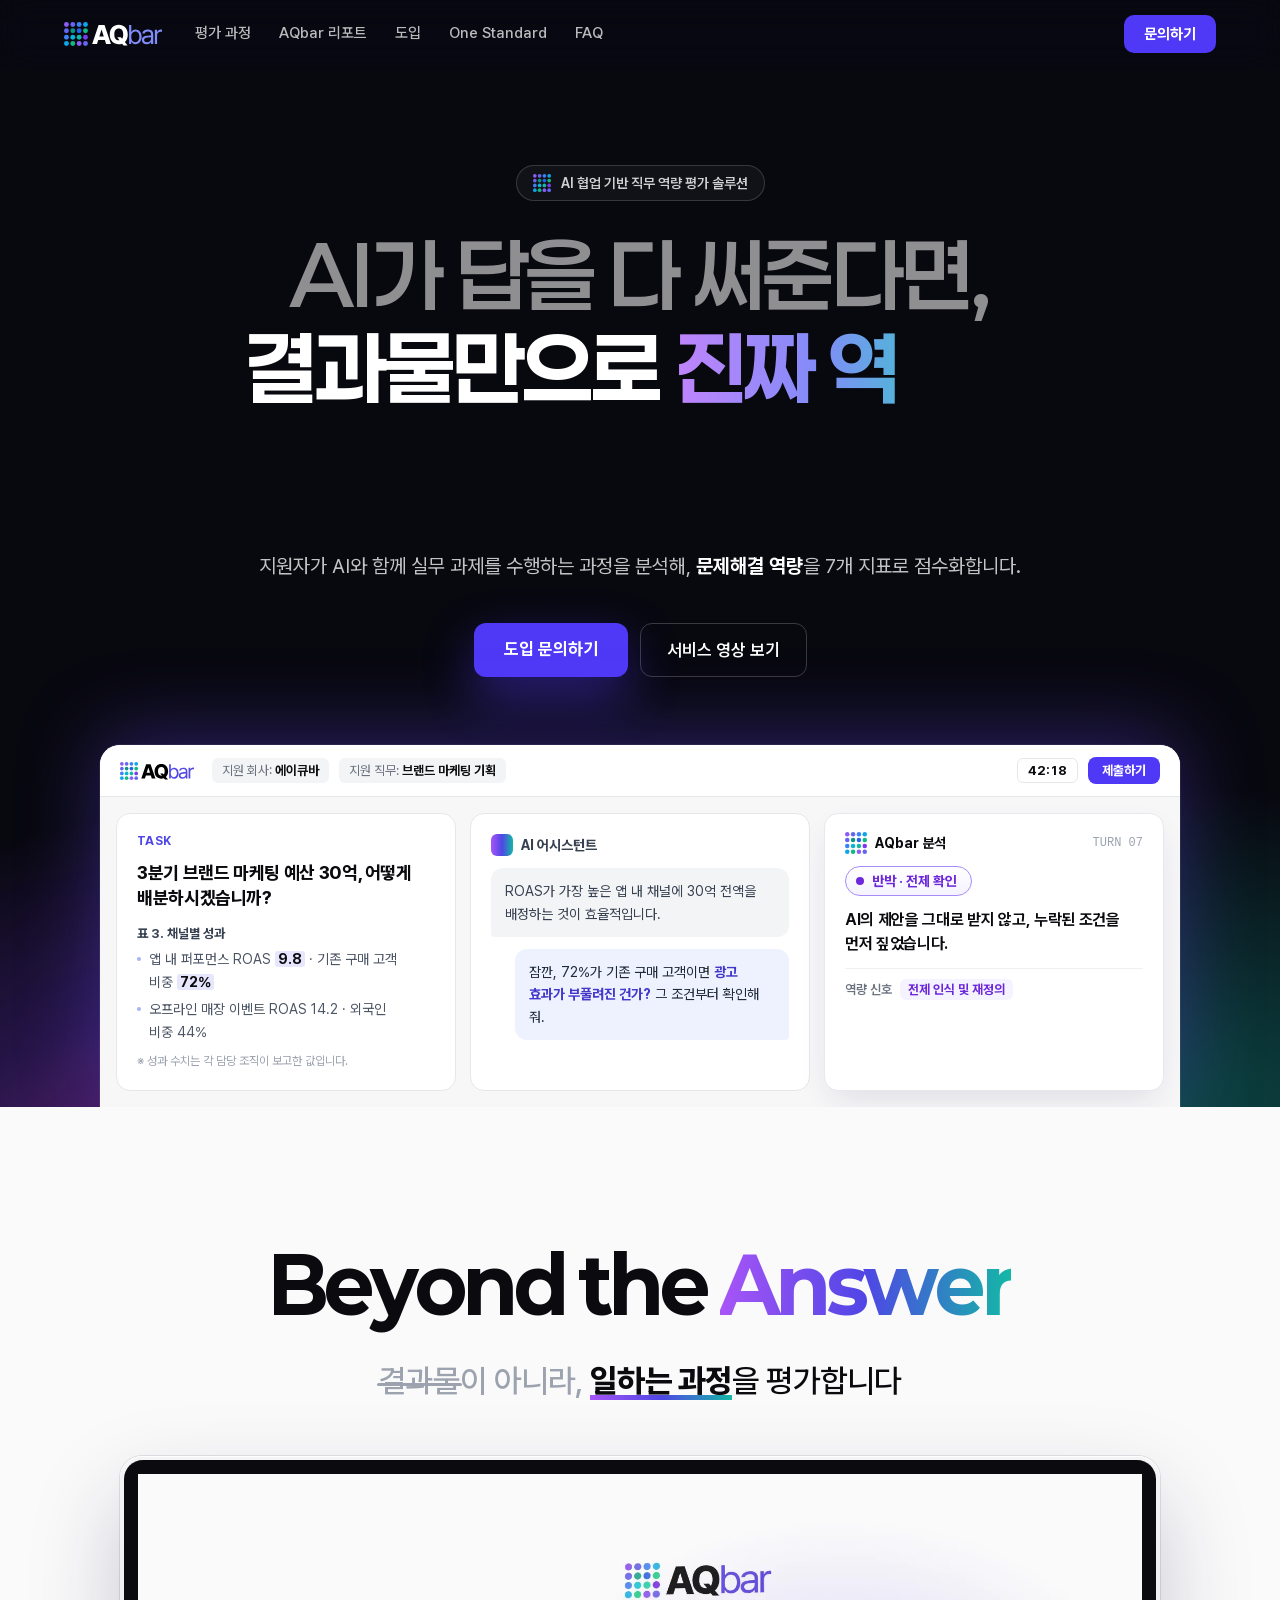
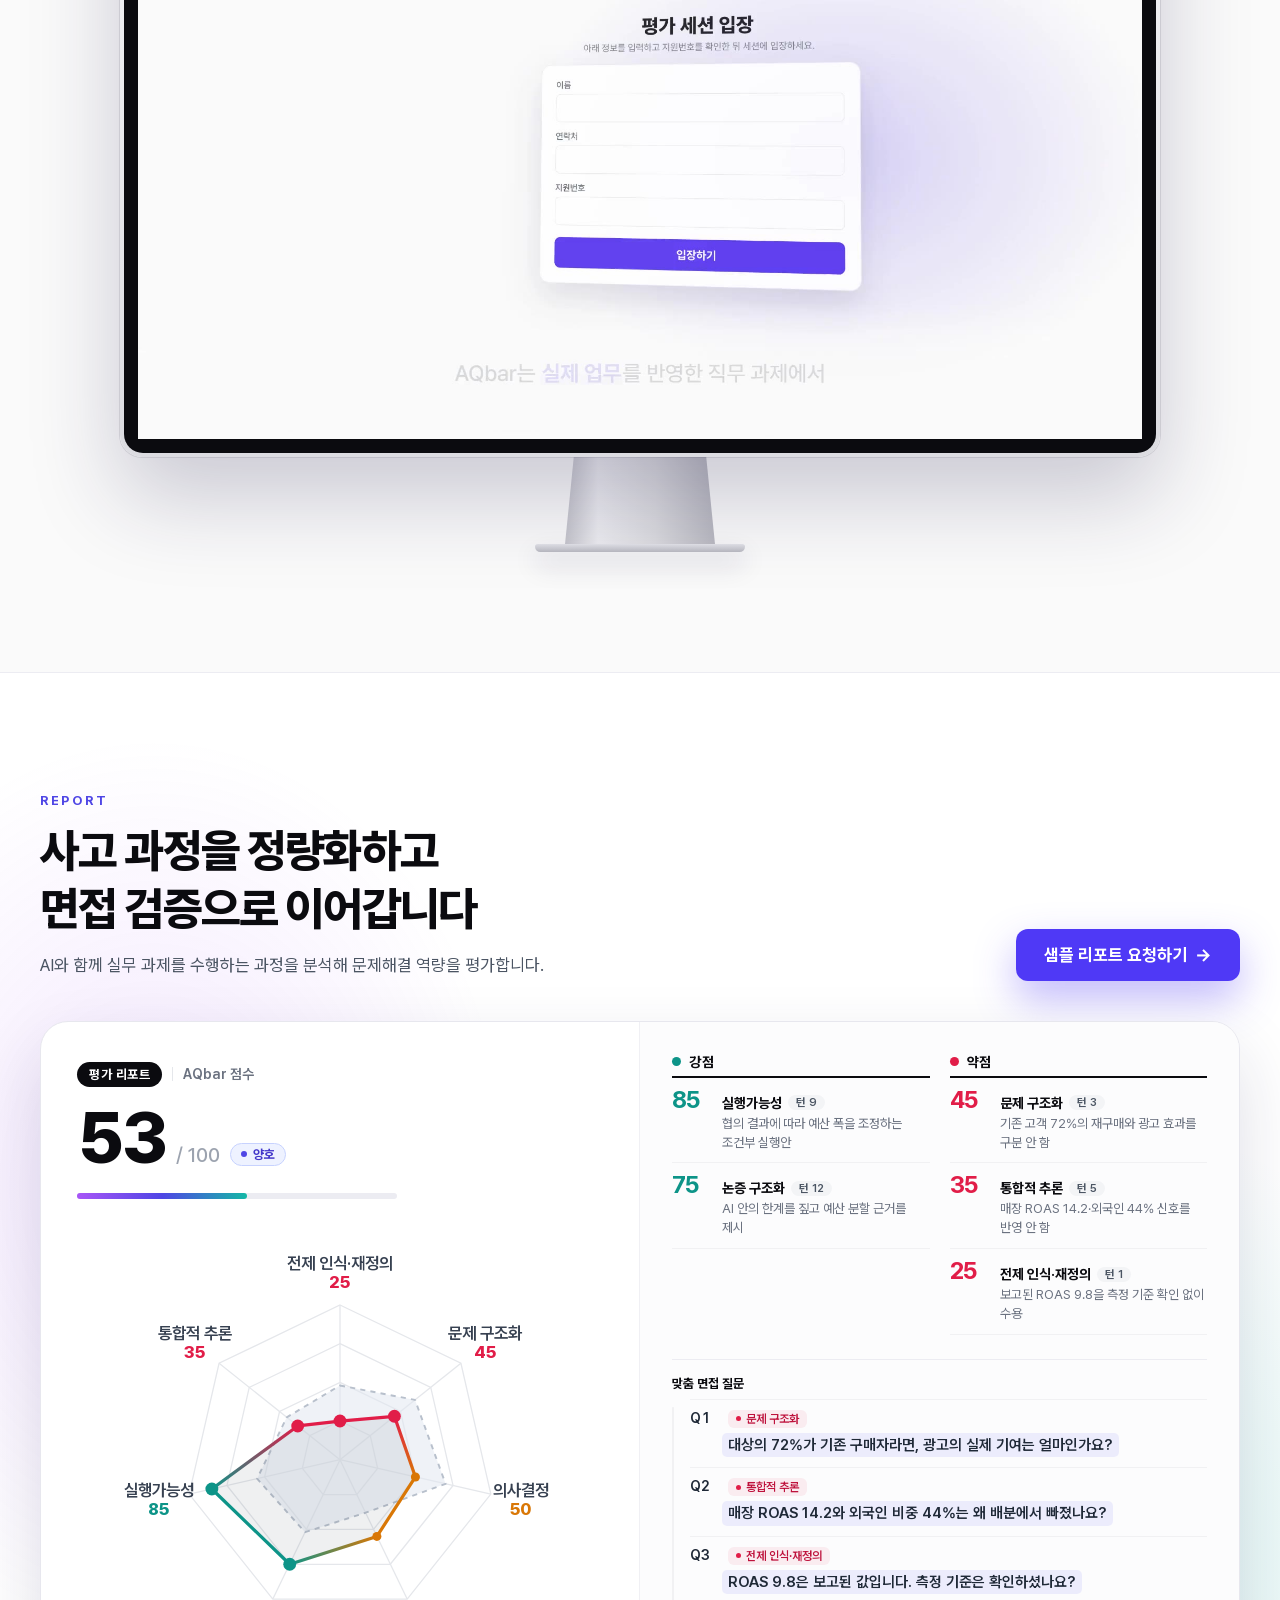
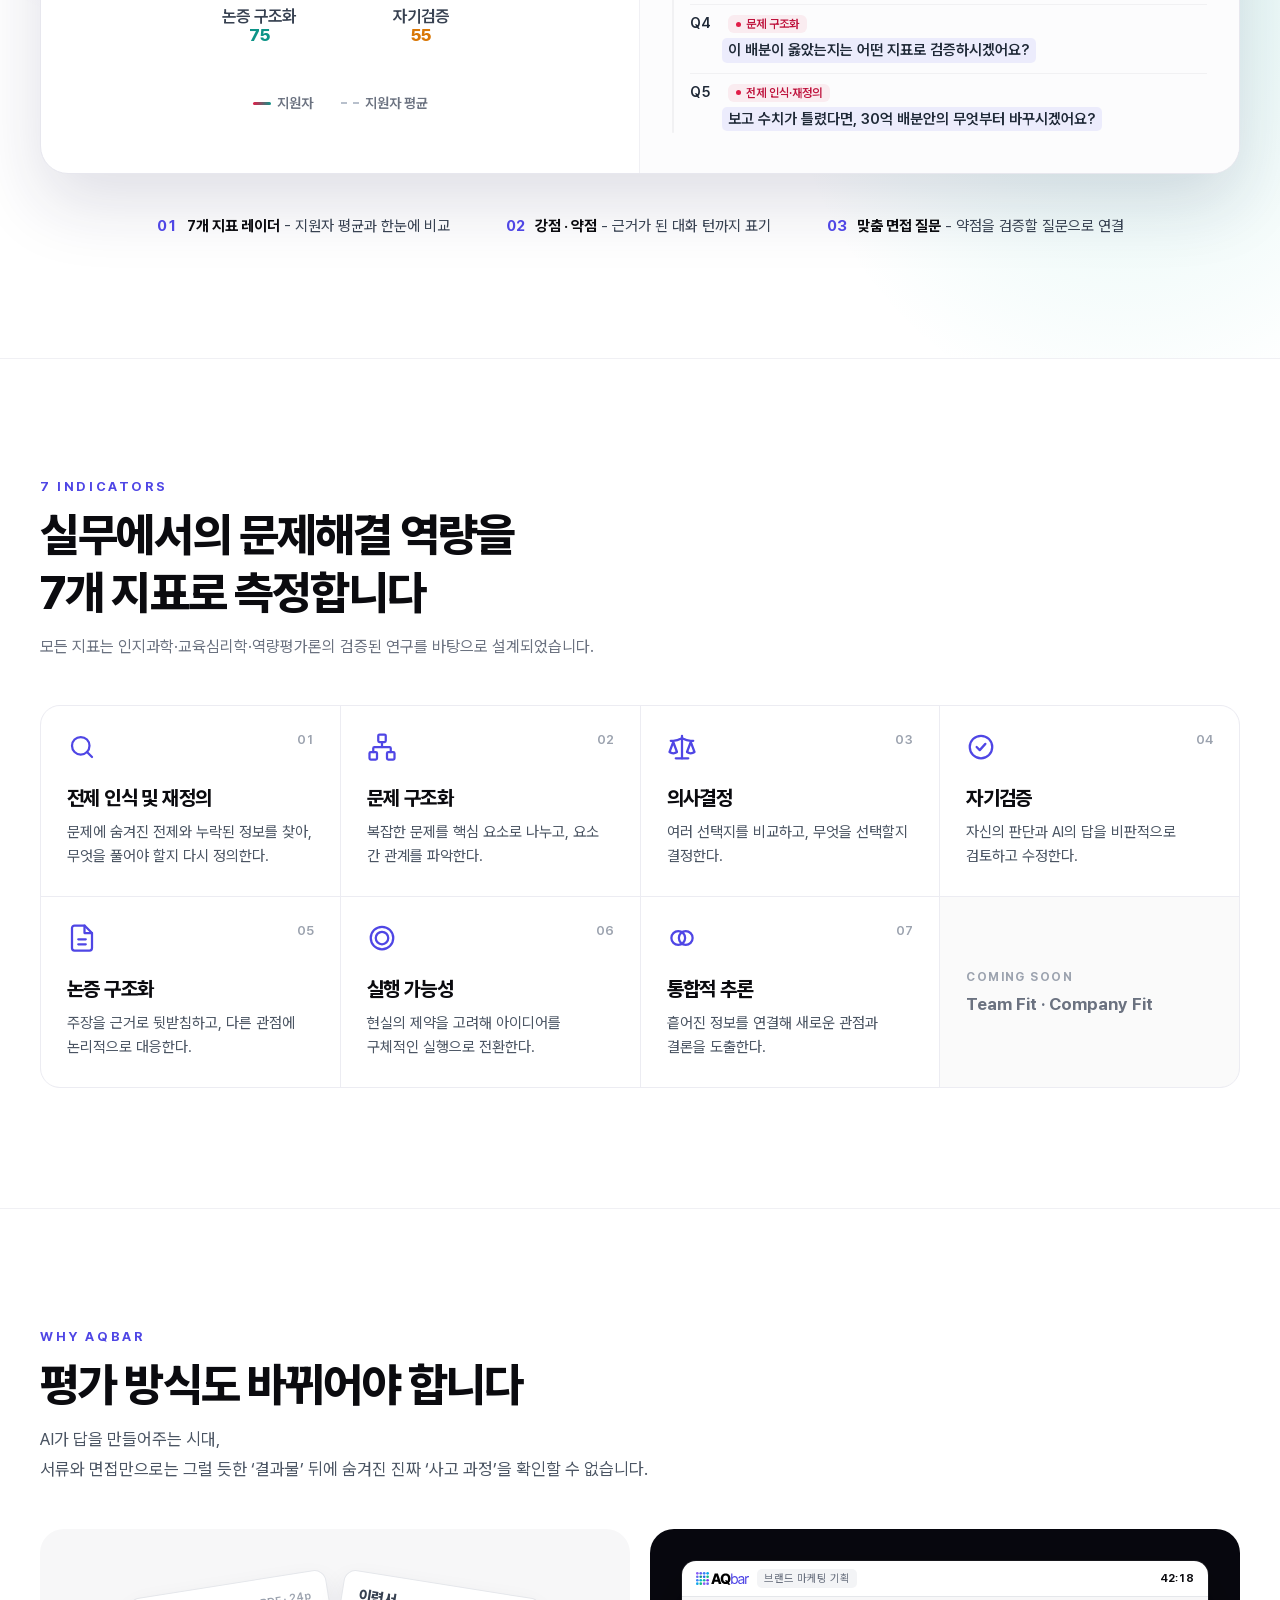
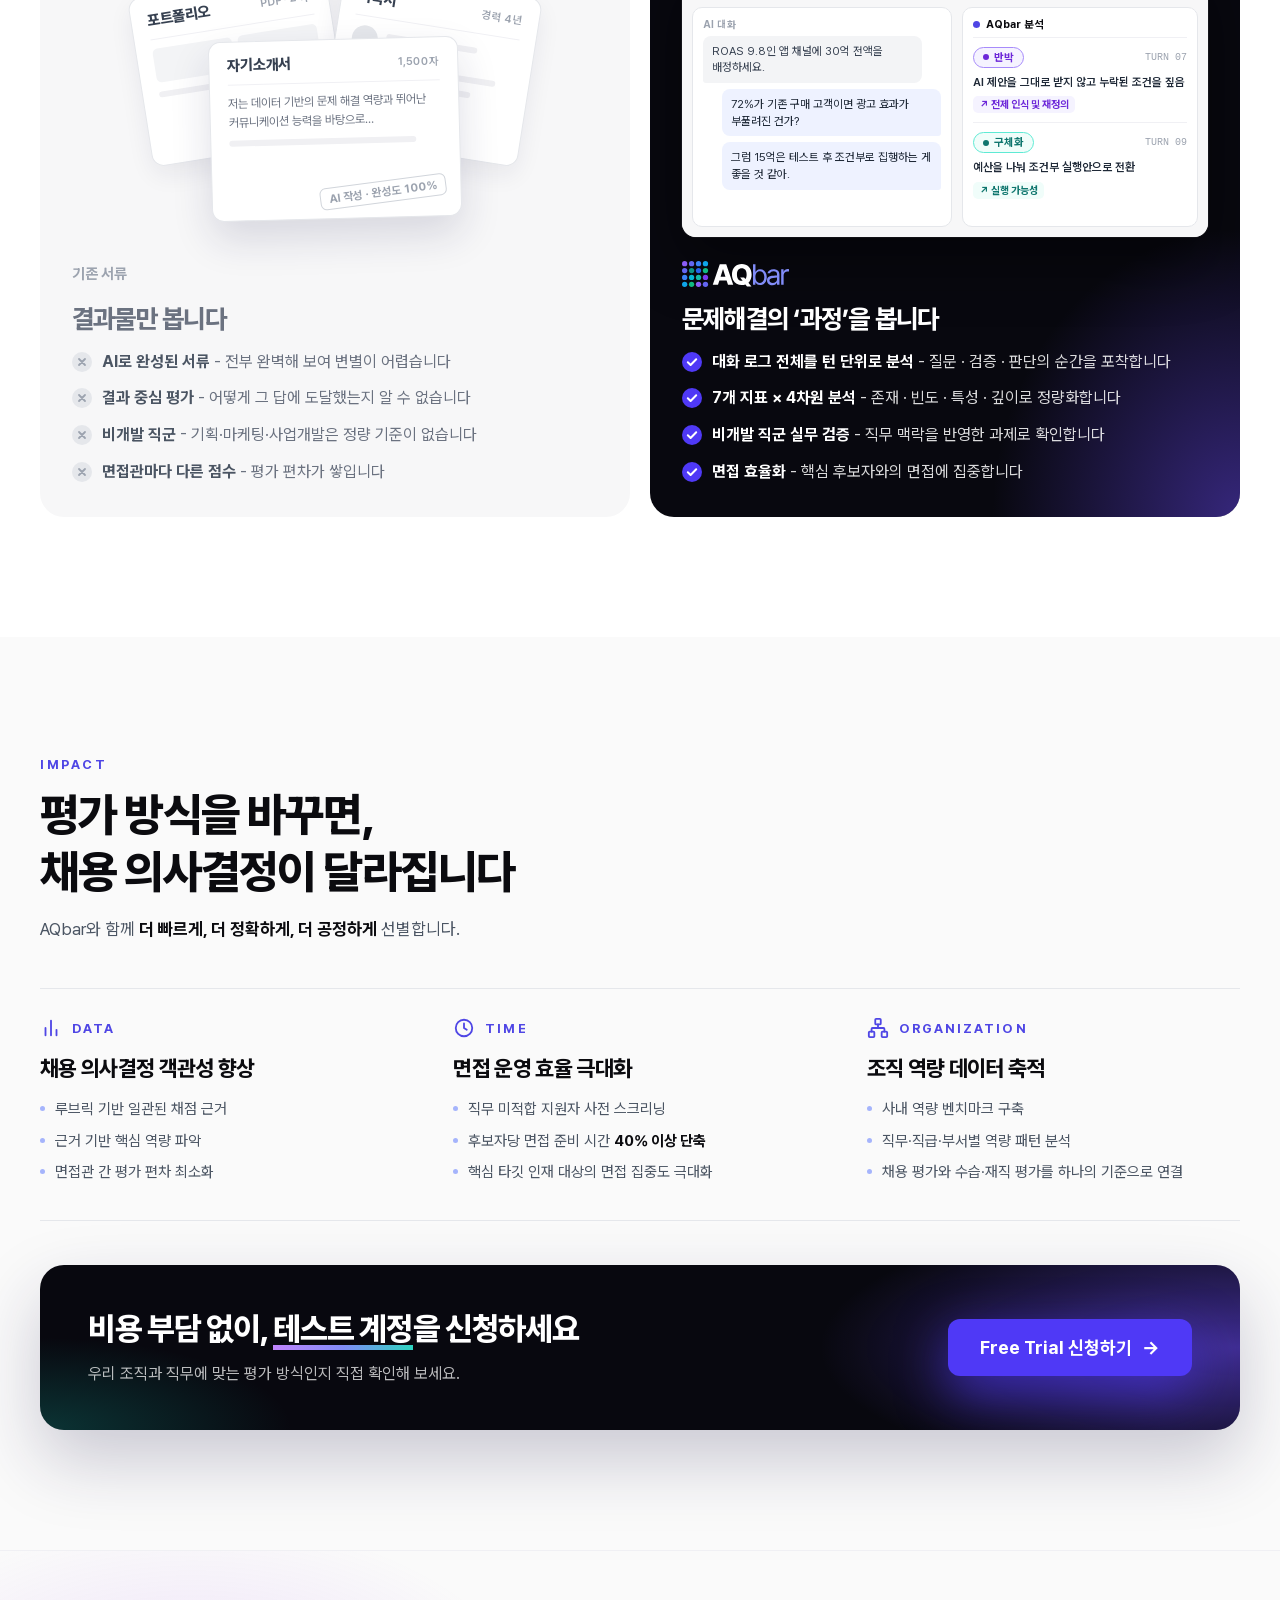
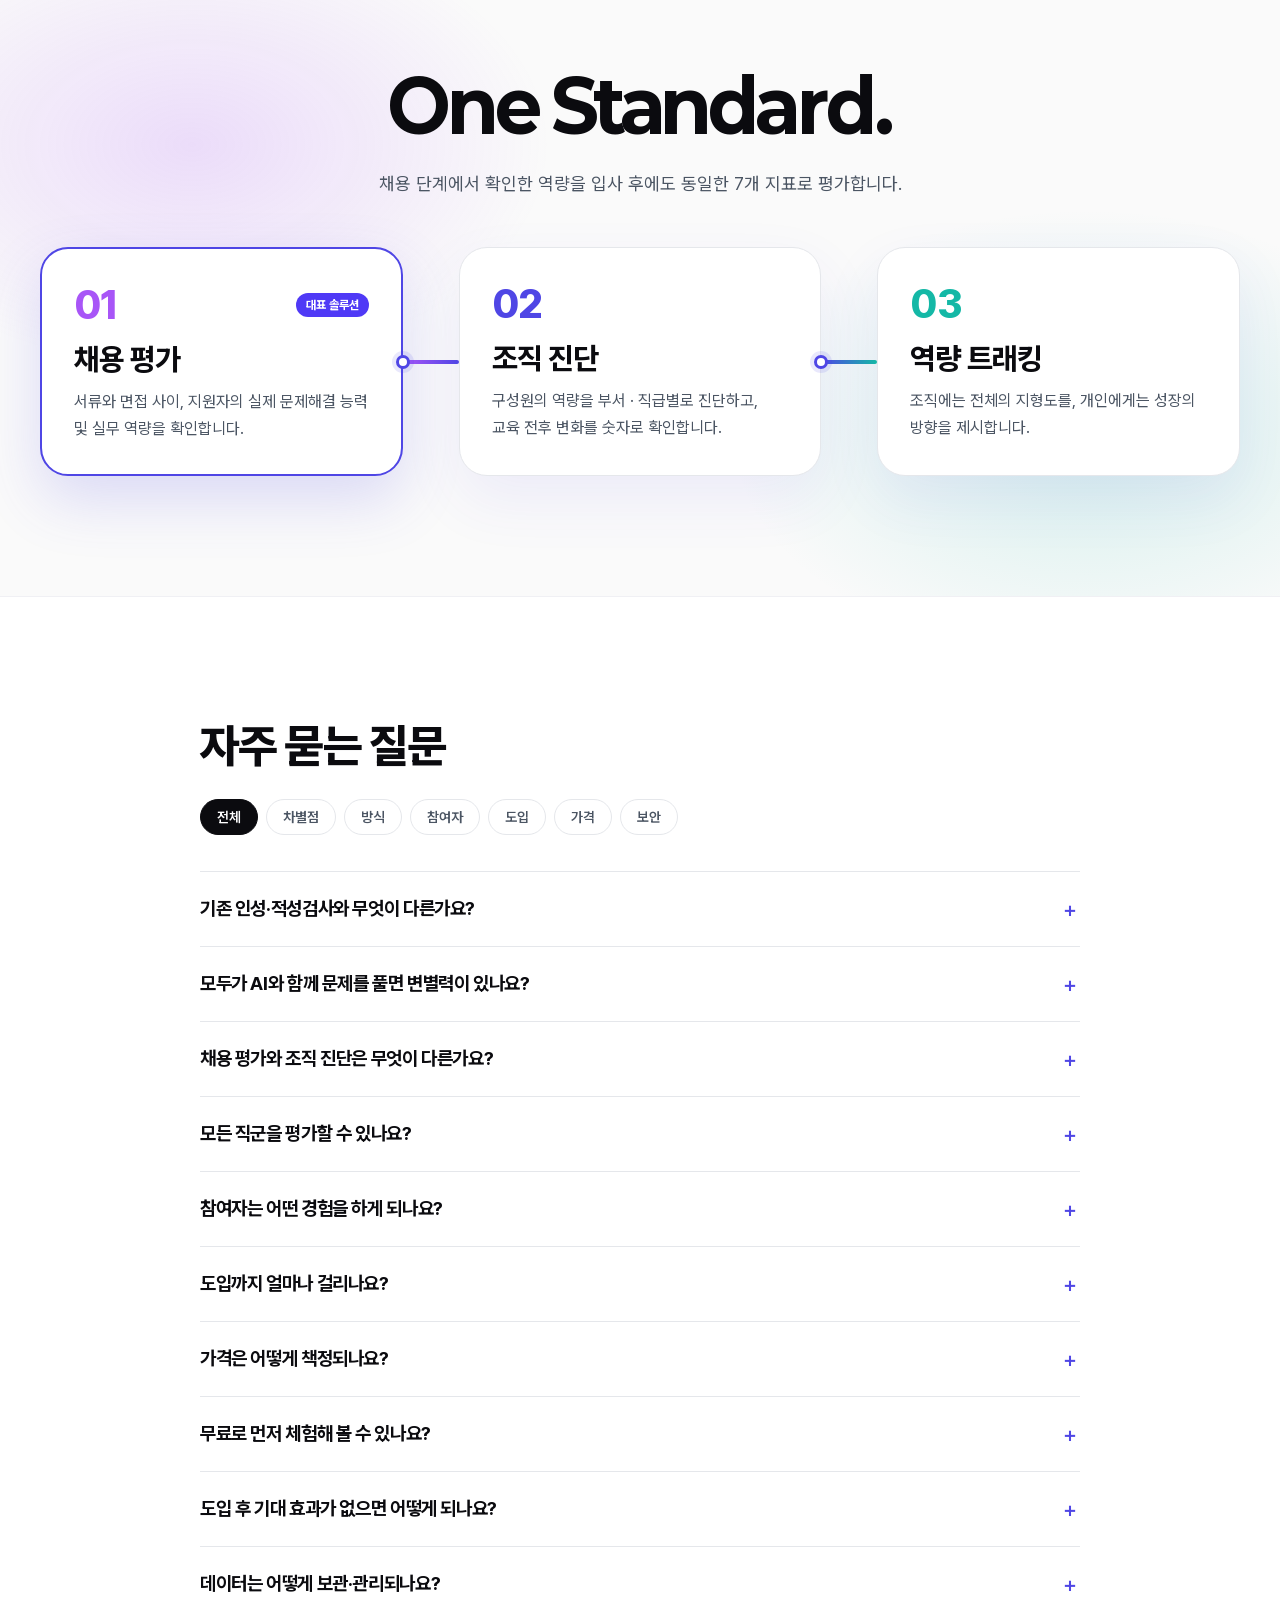
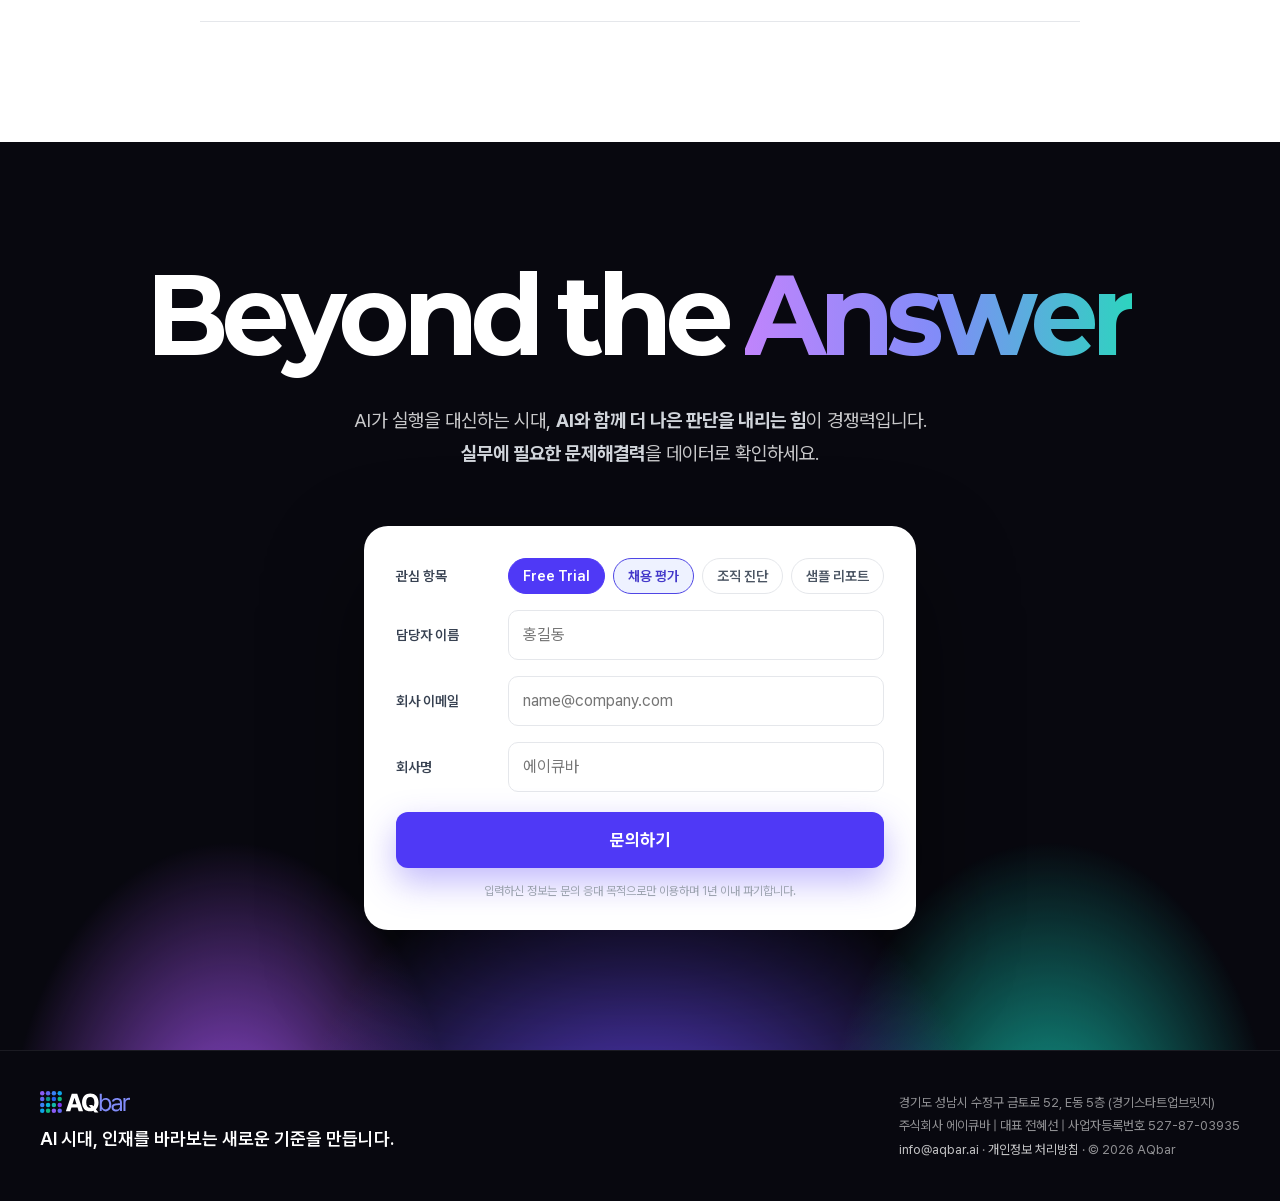
==== index.html @ b3b3e54a "[모바일] Why AQbar 섹션 가독성 개선 - 오른쪽 카드 화면 예시: 'AI 대화'와 'AQbar 분석'을 좌우 → 위아래 배치,   높이를 내용에 맞게 자동으로 (말풍선 잘" ====
<!DOCTYPE html>
<html lang="ko">
<head>
<!-- Google tag (gtag.js) -->
<script async src="https://www.googletagmanager.com/gtag/js?id=G-YD8F18L7QG"></script>
<script>window.dataLayer=window.dataLayer||[];function gtag(){dataLayer.push(arguments);}gtag('js',new Date());gtag('config','G-YD8F18L7QG');</script>
<meta charset="utf-8">
<meta name="viewport" content="width=device-width, initial-scale=1">
<meta name="format-detection" content="telephone=no">
<meta name="theme-color" content="#08080f">
<title>AQbar(에이큐바) — AI 협업 기반 직무 역량 평가</title>
<meta name="description" content="AQbar는 지원자가 AI와 함께 실무 과제를 수행하는 과정을 분석해 문제해결 역량을 7개 지표로 점수화합니다. 채용 평가부터 조직 진단, 역량 트래킹까지 하나의 기준으로 연결합니다.">
<link rel="canonical" href="https://aqbar.ai/">
<meta property="og:locale" content="ko_KR">
<meta property="og:site_name" content="AQbar">
<meta property="og:type" content="website">
<meta property="og:url" content="https://aqbar.ai/">
<meta property="og:title" content="AQbar(에이큐바) — AI 협업 기반 직무 역량 평가">
<meta property="og:description" content="결과물이 아니라, 일하는 과정을 평가합니다. 채용 평가부터 조직 진단까지 하나의 기준으로 연결합니다.">
<meta property="og:image" content="https://aqbar.ai/assets/og-main.png?v=1">
<meta property="og:image:width" content="1200">
<meta property="og:image:height" content="630">
<meta name="twitter:card" content="summary_large_image">
<meta name="twitter:title" content="AQbar(에이큐바) — AI 협업 기반 직무 역량 평가">
<meta name="twitter:description" content="결과물이 아니라, 일하는 과정을 평가합니다. 채용 평가부터 조직 진단까지 하나의 기준으로 연결합니다.">
<meta name="twitter:image" content="https://aqbar.ai/assets/og-main.png?v=1">
<link rel="icon" href="favicon.ico" sizes="48x48">
<link rel="icon" type="image/svg+xml" href="favicon.svg">
<link rel="icon" type="image/png" sizes="32x32" href="favicon-32.png">
<link rel="apple-touch-icon" sizes="180x180" href="apple-touch-icon.png">
<link rel="preload" href="fonts/paperlogy/Paperlogy-Bold.woff2" as="font" type="font/woff2" crossorigin>
<link rel="stylesheet" href="fonts/pretendard-variable/pretendard-variable.css">
<link rel="stylesheet" href="fonts/paperlogy/paperlogy.css">
<script>document.documentElement.classList.add('js');</script>
<style>
html{scroll-behavior:smooth;scroll-padding-top:68px}
body{margin:0;background:#fafafa;color:#0b0b0f;font-family:'Pretendard Variable',Pretendard,-apple-system,sans-serif;-webkit-font-smoothing:antialiased}
*{box-sizing:border-box;word-break:keep-all}
a{color:#4f46e5;text-decoration:none}a:hover{color:#4f39f6}
[hidden]{display:none!important}
@keyframes aqPop{0%{transform:scale(1);filter:drop-shadow(0 0 0 rgba(168,85,247,0))}40%{transform:scale(1.07);filter:drop-shadow(0 0 30px rgba(168,85,247,.9))}100%{transform:scale(1);filter:drop-shadow(0 0 12px rgba(168,85,247,.35))}}
@keyframes aqShine{from{background-position:0% 50%}to{background-position:100% 50%}}
@keyframes aqLine{from{transform:scaleX(0)}to{transform:scaleX(1)}}
@keyframes aqFlow{from{left:-7px}to{left:calc(100% - 7px)}}
@keyframes aqFlowV{from{top:-7px}to{top:calc(100% - 7px)}}

/* 화면 폭별 값 (760px 미만 = 모바일) */
:root{
  --m-navlinks:flex;--m-burger:none;--m-cta-ml:0;--m-chip:inline-block;
  --m-sec:120px 24px;--m-film:32px 24px 120px;--m-beyond:140px 24px 24px;--m-hero:166px 24px 0;
  --m-rep-pad:40px 36px;--m-form-cols:96px minmax(0,1fr);--m-form-gap:16px;
  --m-std-cols:minmax(0,1fr) 56px minmax(0,1fr) 56px minmax(0,1fr);
  --why-mock-h:276px;--doc-shift:12px;
}
@media (max-width:759.98px){
  :root{
    --m-navlinks:none;--m-burger:flex;--m-cta-ml:auto;--m-chip:none;
    --m-sec:80px 20px;--m-film:24px 16px 80px;--m-beyond:88px 20px 20px;--m-hero:120px 20px 0;
    --m-rep-pad:28px 20px;--m-form-cols:minmax(0,1fr);--m-form-gap:8px;
    --m-std-cols:minmax(0,1fr);
    --why-mock-h:auto;--doc-shift:0px;
  }
  .aq-link-h{display:none!important}
}
/* 모바일에서만 쓰는 줄바꿈 */
.aq-br-mo{display:none}
@media (max-width:759.98px){
  .aq-br-mo{display:inline}
  .aq-beyond-title{font-size:min(40px,calc((100vw - 40px) * .0996))!important;white-space:nowrap}
  .aq-report-points{flex-direction:column;align-items:flex-start;justify-content:flex-start!important;gap:10px!important;align-self:center;width:fit-content;max-width:100%}
  .aq-ind-grid{grid-template-columns:repeat(2,minmax(0,1fr))!important}
  .aq-ind{padding:20px 16px!important;gap:8px!important}
  .aq-ind-top{margin-bottom:6px!important}
  .aq-ind-top svg{width:26px;height:26px}
  .aq-ind-name{font-size:16px!important;line-height:1.35}
  .aq-ind-desc{display:none!important}
  .aq-impact-grid{grid-template-columns:fit-content(100%)!important;justify-content:center}
  .aq-contact-sub{font-size:17px!important}
  .aq-footer-tag{font-size:16px!important}
  .aq-why-panels{grid-template-columns:minmax(0,1fr)!important}
  .aq-why-card{padding:28px 20px!important}
  .aq-why-sep{display:none}
  .aq-why-desc{display:block;margin-top:2px;font-size:14px;line-height:1.5}
}
@media (min-width:760px){.aq-link-v{display:none!important}}

/* 상단 메뉴: 히어로 위에서는 투명(다크), 지나가면 라이트 */
.aq-nav{--nav-bg:rgba(8,8,15,0);--nav-bd:rgba(255,255,255,0);--nav-sh:none;--nav-ink:rgba(255,255,255,.72);--nav-ink-hi:#fff;--nav-dark-logo:1;--nav-light-logo:0}
.aq-nav.is-light{--nav-bg:rgba(255,255,255,.82);--nav-bd:rgba(15,15,30,.08);--nav-sh:0 6px 24px rgba(30,27,75,.06);--nav-ink:#4b5563;--nav-ink-hi:#0b0b0f;--nav-dark-logo:0;--nav-light-logo:1}

/* 마우스를 올렸을 때 */
.hv-navlink:hover{color:var(--nav-ink-hi)!important}
.hv-cta:hover{background:#3f2bd9!important;color:#fff!important}
.hv-ghost:hover{background:rgba(255,255,255,.06)!important;color:#fff!important}

/* 히어로 타이핑 */
.aq-key{position:relative;display:inline-block;background-image:linear-gradient(90deg,#c084fc,#818cf8 25%,#2dd4bf 50%,#818cf8 75%,#c084fc);background-size:200% 100%;-webkit-background-clip:text;background-clip:text;color:transparent}
.aq-key.is-done{animation:aqPop 1.32s cubic-bezier(.2,.8,.2,1) both,aqShine 3.2s ease-in-out 1.32s infinite alternate}
.aq-key-line{position:absolute;left:0;right:0;bottom:-.02em;height:.07em;border-radius:4px;background:linear-gradient(90deg,#c084fc,#818cf8 50%,#2dd4bf);transform-origin:left;animation:aqLine 1.08s cubic-bezier(.2,.8,.2,1) .3s both;display:block}
.aq-caret{position:relative}
.aq-caret i{position:absolute;left:0;top:.1em;bottom:.06em;width:4px;background:#a855f7;display:block}

/* Beyond the Answer: 화면에 보이면 취소선·밑줄 */
[data-beyond].is-on,html:not(.js) [data-beyond]{--strike-w:calc(100% + 4px);--ul-size:100% 5px}

/* 맞춤 면접 질문: 스크롤하면 하나씩 등장 */
.js .aq-q{opacity:0;transform:translateY(-14px);transition:opacity .6s ease,transform .6s cubic-bezier(.2,.8,.2,1)}
.js .aq-q.is-on{opacity:1;transform:translateY(0)}
html:not(.js) [data-qlist]{--q-line:100%}

/* FAQ 탭 */
.aq-tab{border:1.5px solid #e5e7eb!important;background:#fff!important;color:#4b5563!important}
.aq-tab[aria-pressed="true"]{border-color:#0b0b0f!important;background:#0b0b0f!important;color:#fff!important}

/* 문의 폼 관심 항목 */
.aq-pick{border:1.5px solid #e5e7eb!important;background:#fff!important;color:#4b5563!important}
.aq-pick[aria-pressed="true"]{border-color:#4f46e5!important;background:#eef2ff!important;color:#4338ca!important}
.aq-pick[data-ft]{border-color:#4f39f6!important;color:#4f39f6!important}
.aq-pick[data-ft][aria-pressed="true"]{background:#4f39f6!important;color:#fff!important}
button:disabled{opacity:.7;cursor:default!important}

/* 맨 위로 버튼 */
.aq-top{position:fixed;right:24px;bottom:calc(24px + env(safe-area-inset-bottom));z-index:30;width:48px;height:48px;border-radius:50%;border:1px solid #e5e7eb;background:#fff;color:#0b0b0f;display:flex;align-items:center;justify-content:center;cursor:pointer;padding:0;box-shadow:0 8px 24px rgba(30,27,75,.14);opacity:0;visibility:hidden;transform:translateY(8px);transition:opacity .25s ease,transform .25s ease,visibility .25s,background .2s ease}
.aq-top.is-on{opacity:1;visibility:visible;transform:none}
.aq-top:hover{background:#f5f5f7}
.aq-top:focus-visible{outline:2px solid #4f46e5;outline-offset:3px}
@media (max-width:759.98px){.aq-top{right:16px;bottom:calc(16px + env(safe-area-inset-bottom));width:44px;height:44px}}

@media (prefers-reduced-motion:reduce){
  html{scroll-behavior:auto}
  *,*::before,*::after{animation:none!important;transition:none!important}
}
</style>
</head>
<body>
<div style="min-height:100vh;overflow-x:clip">

<nav id="aq-nav" class="aq-nav" style="position:sticky;top:0;z-index:20;background:var(--nav-bg);backdrop-filter:blur(16px) saturate(1.4);-webkit-backdrop-filter:blur(16px) saturate(1.4);border-bottom:1px solid var(--nav-bd);box-shadow:var(--nav-sh);transition:background .35s ease,border-color .35s ease,box-shadow .35s ease">
  <div style="max-width:1200px;margin:0 auto;padding:0 24px;height:68px;display:flex;align-items:center;gap:32px">
    <a href="#top" aria-label="AQbar 홈" style="display:flex;position:relative;width:99px;height:24px">
      <img src="assets/aqbar-logo-white.svg" alt="AQbar" style="position:absolute;inset:0;height:24px;display:block;opacity:var(--nav-dark-logo);transition:opacity .35s ease">
      <img src="assets/aqbar-logo.svg" alt="" style="position:absolute;inset:0;height:24px;display:block;opacity:var(--nav-light-logo);transition:opacity .35s ease">
    </a>
    <div class="aq-navlinks" style="display:var(--m-navlinks);gap:28px;flex:1;flex-wrap:wrap;overflow:hidden;height:20px;font-size:15px;font-weight:500">
      <a href="#process" class="hv-navlink" style="color:var(--nav-ink);transition:color .35s ease">평가 과정</a>
      <a href="#report" class="hv-navlink" style="color:var(--nav-ink);transition:color .35s ease">AQbar 리포트</a>
      <a href="#trust" class="hv-navlink" style="color:var(--nav-ink);transition:color .35s ease">도입</a>
      <a href="#standard" class="hv-navlink" style="color:var(--nav-ink);transition:color .35s ease">One Standard</a>
      <a href="#faq" class="hv-navlink" style="color:var(--nav-ink);transition:color .35s ease">FAQ</a>
    </div>
    <a href="#contact" class="hv-cta" style="flex:none;margin-left:var(--m-cta-ml);background:#4f39f6;color:#fff;font-size:15px;font-weight:700;padding:10px 20px;border-radius:10px">문의하기</a>
    <button type="button" id="aq-burger" aria-label="메뉴 열기" aria-expanded="false" aria-controls="aq-menu" style="display:var(--m-burger);flex:none;width:44px;height:44px;margin-left:-20px;align-items:center;justify-content:center;flex-direction:column;gap:5px;background:none;border:0;cursor:pointer;padding:0"><i style="display:block;width:20px;height:2px;border-radius:1px;background:var(--nav-ink-hi)"></i><i style="display:block;width:20px;height:2px;border-radius:1px;background:var(--nav-ink-hi)"></i><i style="display:block;width:20px;height:2px;border-radius:1px;background:var(--nav-ink-hi)"></i></button>
  </div>
  <div id="aq-menu" hidden style="display:flex;flex-direction:column;padding:8px 20px 16px;background:#fff;border-top:1px solid #f0f0f4;box-shadow:0 16px 30px rgba(30,27,75,.12)">
      <a href="#process" data-close-menu style="color:#0b0b0f;font-size:17px;font-weight:600;padding:14px 4px;border-bottom:1px solid #f3f4f6">평가 과정</a>
      <a href="#report" data-close-menu style="color:#0b0b0f;font-size:17px;font-weight:600;padding:14px 4px;border-bottom:1px solid #f3f4f6">AQbar 리포트</a>
      <a href="#trust" data-close-menu style="color:#0b0b0f;font-size:17px;font-weight:600;padding:14px 4px;border-bottom:1px solid #f3f4f6">도입</a>
      <a href="#standard" data-close-menu style="color:#0b0b0f;font-size:17px;font-weight:600;padding:14px 4px;border-bottom:1px solid #f3f4f6">One Standard</a>
      <a href="#faq" data-close-menu style="color:#0b0b0f;font-size:17px;font-weight:600;padding:14px 4px">FAQ</a>
    </div>
</nav>

<header id="top" style="position:relative;margin-top:-70px;background:#08080f;color:#fff;overflow:hidden">
  <div style="position:absolute;inset:0;background:radial-gradient(ellipse 900px 520px at 22% 108%,rgba(217,70,239,.55) 0%,rgba(124,58,237,.25) 40%,rgba(8,8,15,0) 75%),radial-gradient(ellipse 700px 460px at 92% 100%,rgba(20,184,166,.35) 0%,rgba(8,8,15,0) 70%)"></div>
  <div style="position:relative;max-width:1200px;margin:0 auto;padding:var(--m-hero);display:flex;flex-direction:column;align-items:center;text-align:center;gap:28px">
    <span style="display:inline-flex;align-items:center;gap:10px;font-size:14px;font-weight:600;color:rgba(255,255,255,.8);border:1px solid rgba(255,255,255,.16);padding:8px 16px;border-radius:999px;background:rgba(255,255,255,.04);white-space:nowrap"><img src="assets/aqbar-symbol.svg" alt="" style="width:18px;height:18px;display:block">AI 협업 기반 직무 역량 평가 솔루션</span>
    <h1 id="aq-hero-title" aria-label="AI가 답을 다 써준다면, 결과물만으로 진짜 역량을 알 수 있을까요?" style="margin:0;font-family:'Paperlogy','Pretendard Variable',sans-serif;font-weight:700;font-size:clamp(40px,6.4vw,84px);line-height:1.14;letter-spacing:-.035em;max-width:1000px;text-wrap:balance"><span data-seg="a" style="color:rgba(255,255,255,.55);font-weight:600">AI가 답을 다 써준다면,</span><br><span data-seg="b">결과물만으로 </span><br class="aq-br-mo"><span data-seg="k" class="aq-key">진짜 역량</span><span data-seg="b">을</span><br><span data-seg="b">알 수 있을까요?</span></h1>
    <p style="margin:12px 0;font-size:clamp(17px,1.6vw,20px);line-height:1.7;color:rgba(255,255,255,.76);max-width:960px;text-wrap:pretty">지원자가 AI와 함께 실무 과제를 수행하는 과정을 분석해, <b style="color:#fff">문제해결 역량</b>을 7개 지표로 점수화합니다.</p>
    <div style="display:flex;gap:12px;flex-wrap:wrap;justify-content:center">
      <a href="#contact" class="hv-cta" style="background:#4f39f6;color:#fff;font-size:17px;font-weight:700;padding:16px 30px;border-radius:12px;white-space:nowrap;box-shadow:0 20px 50px rgba(79,57,246,.45)">도입 문의하기</a>
      <a href="#film" data-play-film class="hv-ghost" style="color:#fff;font-size:17px;font-weight:600;padding:16px 26px;border-radius:12px;white-space:nowrap;border:1px solid rgba(255,255,255,.2)">서비스 영상 보기</a>
    </div>

    <div style="width:100%;max-width:1080px;margin-top:40px;background:#fff;color:#0b0b0f;border-radius:20px 20px 0 0;box-shadow:0 -10px 80px rgba(109,76,255,.35),0 0 0 1px rgba(255,255,255,.08);overflow:hidden;text-align:left">
      <div style="height:52px;background:#fff;border-bottom:1px solid #e5e7eb;display:flex;align-items:center;gap:10px;padding:0 20px;font-size:13px;color:#6b7280;flex-wrap:nowrap;overflow:hidden">
        <img src="assets/aqbar-logo.svg" alt="AQbar" style="height:18px;display:block;margin-right:8px">
        <span style="display:var(--m-chip);background:#f3f4f6;padding:5px 10px;border-radius:6px;white-space:nowrap">지원 회사: <b style="color:#111">에이큐바</b></span>
        <span style="display:var(--m-chip);background:#f3f4f6;padding:5px 10px;border-radius:6px;white-space:nowrap">지원 직무: <b style="color:#111">브랜드 마케팅 기획</b></span>
        <b style="margin-left:auto;border:1px solid #e5e7eb;padding:4px 10px;border-radius:6px;color:#0b0b0f;font-variant-numeric:tabular-nums">42:18</b>
        <span style="background:#4f39f6;color:#fff;font-weight:700;padding:6px 14px;border-radius:8px;white-space:nowrap">제출하기</span>
      </div>
      <div style="display:grid;grid-template-columns:repeat(auto-fit,minmax(300px,1fr));background:#f7f7f8;gap:14px;padding:16px">
        <div style="background:#fff;border:1px solid #e5e7eb;border-radius:14px;padding:20px;display:flex;flex-direction:column;gap:12px">
          <div style="font-size:12px;font-weight:700;color:#4f46e5;letter-spacing:.04em">TASK</div>
          <div style="font-size:18px;font-weight:750;letter-spacing:-.02em;line-height:1.4">3분기 브랜드 마케팅 예산 30억, 어떻게 배분하시겠습니까?</div>
          <div style="display:flex;flex-direction:column;gap:4px;font-size:14px;line-height:1.65;color:#4b5563"><span style="font-size:13px;font-weight:700;color:#374151">표 3. 채널별 성과</span><div style="display:flex;gap:8px;align-items:baseline"><i style="width:4px;height:4px;border-radius:50%;background:#a5b4fc;flex:none;display:block;transform:translateY(-3px)"></i><span>앱 내 퍼포먼스 ROAS <b style="color:#0b0b0f;background:rgba(99,102,241,.16);padding:0 3px;border-radius:3px">9.8</b> · 기존 구매 고객 <span style="white-space:nowrap">비중 <b style="color:#0b0b0f;background:rgba(99,102,241,.16);padding:0 3px;border-radius:3px">72%</b></span></span></div><div style="display:flex;gap:8px;align-items:baseline"><i style="width:4px;height:4px;border-radius:50%;background:#a5b4fc;flex:none;display:block;transform:translateY(-3px)"></i><span>오프라인 매장 이벤트 ROAS 14.2 · 외국인 <span style="white-space:nowrap">비중 44%</span></span></div><span style="margin-top:4px;font-size:12px;line-height:1.5;color:#9ca3af">※ 성과 수치는 각 담당 조직이 보고한 값입니다.</span></div>
        </div>
        <div style="background:#fff;border:1px solid #e5e7eb;border-radius:14px;padding:20px;display:flex;flex-direction:column;gap:12px">
          <div style="display:flex;align-items:center;gap:8px"><span style="width:22px;height:22px;border-radius:6px;background:linear-gradient(90deg,#a855f7,#4f46e5 50%,#14b8a6);display:block"></span><b style="font-size:14px;color:#374151">AI 어시스턴트</b></div>
          <div style="font-size:14px;line-height:1.6;background:#f3f4f6;border-radius:12px 12px 12px 4px;padding:12px 14px;color:#374151">ROAS가 가장 높은 앱 내 채널에 30억 전액을 배정하는 것이 효율적입니다.</div>
          <div style="font-size:14px;line-height:1.6;background:#eef2ff;border-radius:12px 12px 4px 12px;padding:12px 14px;color:#1f2937;align-self:flex-end;max-width:92%">잠깐, 72%가 기존 구매 고객이면 <b style="color:#4338ca">광고 효과가 부풀려진 건가?</b> 그 조건부터 확인해 줘.</div>
        </div>
        <div style="background:#fff;border:1px solid #e7e7ee;border-radius:14px;padding:18px 20px;display:flex;flex-direction:column;gap:12px;box-shadow:0 14px 34px -8px rgba(30,27,75,.12)">
          <div style="display:flex;align-items:center;gap:8px"><img src="assets/aqbar-symbol.svg" alt="" style="width:22px;height:22px;display:block"><b style="font-size:14px">AQbar 분석</b><span style="margin-left:auto;font-family:ui-monospace,Menlo,monospace;font-size:12px;color:#9ca3af">TURN 07</span></div>
          <span style="align-self:flex-start;display:inline-flex;align-items:center;gap:8px;font-size:14px;font-weight:700;color:#6d28d9;background:linear-gradient(180deg,#fff,#f5f3ff);border:1.5px solid #a78bfa;padding:6px 14px 6px 10px;border-radius:999px"><i style="width:8px;height:8px;border-radius:50%;background:#6d28d9;display:block"></i>반박 · 전제 확인</span>
          <div style="font-size:16px;line-height:1.5;font-weight:650;letter-spacing:-.02em">AI의 제안을 그대로 받지 않고, 누락된 조건을 먼저 짚었습니다.</div>
          <div style="display:flex;align-items:center;gap:8px;padding-top:10px;border-top:1px solid #f0f0f4"><span style="font-size:13px;font-weight:600;color:#6b7280">역량 신호</span><span style="font-size:13px;font-weight:700;color:#6d28d9;background:#f5f3ff;border-radius:6px;padding:3px 8px">전제 인식 및 재정의</span></div>
        </div>
      </div>
    </div>
  </div>
</header>

<section id="process" style="background:#fafafa;padding:var(--m-beyond)">
  <div style="max-width:1000px;margin:0 auto;display:flex;flex-direction:column;align-items:center;gap:22px;text-align:center">
    <div class="aq-beyond-title" style="font-family:'Paperlogy','Pretendard Variable',sans-serif;font-size:clamp(40px,6vw,80px);font-weight:800;letter-spacing:-.045em;line-height:1;margin-bottom:16px">Beyond the <span style="background:linear-gradient(90deg,#a855f7,#4f46e5 50%,#14b8a6);-webkit-background-clip:text;background-clip:text;color:transparent">Answer</span></div>
    <div data-beyond style="font-size:clamp(22px,2.6vw,32px);font-weight:500;letter-spacing:-.03em;color:#9ca3af"><span style="position:relative;display:inline-block">결과물<i style="position:absolute;left:-2px;top:54%;height:3px;width:var(--strike-w,0px);background:#9ca3af;border-radius:2px;display:block;transition:width 1s cubic-bezier(.6,0,.2,1) .2s"></i></span>이 아니라, <br class="aq-br-mo"><b style="color:#0b0b0f;font-weight:800;background-image:linear-gradient(90deg,#a855f7,#4f46e5 50%,#14b8a6);background-repeat:no-repeat;background-size:var(--ul-size,0% 5px);background-position:0 100%;transition:background-size 1.2s cubic-bezier(.6,0,.2,1) 1.1s">일하는 과정</b><span style="color:#0b0b0f">을 평가합니다</span></div>
  </div>
</section>

<section id="film" style="background:#fafafa;padding:var(--m-film)">
  <div style="max-width:1200px;margin:0 auto;display:flex;flex-direction:column;gap:20px">
    <div style="display:flex;flex-direction:column;align-items:center;width:100%">
    <div style="position:relative;z-index:1;width:100%;max-width:1040px;display:flex;flex-direction:column;border-radius:clamp(12px,1.8vw,22px);overflow:hidden;background:linear-gradient(180deg,#f4f4f6 0%,#dcdce1 100%);box-shadow:0 40px 90px rgba(30,27,75,.22),0 0 0 1px rgba(15,15,30,.10),inset 0 1px 0 rgba(255,255,255,.9)">
      <div style="background:#0b0b0f;padding:clamp(6px,1.1vw,14px);margin:clamp(2px,.3vw,4px);border-radius:clamp(10px,1.5vw,19px)">
        <div style="position:relative;width:100%;aspect-ratio:16/9;overflow:hidden;background:#000">
          <video data-film muted playsinline loop preload="none" poster="media/film-poster.jpg" aria-label="AQbar 서비스 영상" style="position:absolute;inset:0;width:100%;height:100%;object-fit:cover;display:block"></video>
        </div>
      </div>
    </div>
    <div style="width:clamp(70px,13%,150px);height:clamp(40px,7vw,96px);margin-top:-2px;background:linear-gradient(90deg,#c4c4cb 0%,#ececf0 22%,#dadade 60%,#b8b8c0 100%);clip-path:polygon(6% 0,94% 0,100% 100%,0 100%)"></div>
    <div style="width:clamp(110px,18%,210px);height:clamp(5px,.6vw,8px);background:linear-gradient(180deg,#e4e4e9,#b9b9c1);border-radius:3px 3px 6px 6px;box-shadow:0 12px 26px rgba(30,27,75,.20)"></div>
    </div>
  </div>
</section>

<section id="report" style="position:relative;background:#fff;padding:var(--m-sec);border-top:1px solid #ececf2">
  <div style="position:absolute;inset:0;background:radial-gradient(40% 50% at 12% 40%,rgba(168,85,247,.14) 0%,transparent 70%),radial-gradient(40% 50% at 88% 70%,rgba(20,184,166,.14) 0%,transparent 70%);pointer-events:none"></div>
  <div style="position:relative;max-width:1200px;margin:0 auto;display:flex;flex-direction:column;gap:40px">
    <div style="display:flex;flex-wrap:wrap;gap:24px 48px;align-items:flex-end;justify-content:space-between">
      <div style="display:flex;flex-direction:column;gap:14px;max-width:640px">
        <span style="font-size:13px;font-weight:700;letter-spacing:.2em;color:#4f46e5">REPORT</span>
        <h2 style="margin:0;font-size:clamp(30px,3.6vw,46px);font-weight:800;letter-spacing:-.04em;line-height:1.25">사고 과정을 정량화하고<br>면접 검증으로 이어갑니다</h2>
        <p style="margin:0;font-size:17px;line-height:1.75;color:#4b5563">AI와 함께 실무 과제를 수행하는 과정을 분석해 문제해결 역량을 평가합니다.</p>
      </div>
      <a href="#contact" class="hv-cta" style="display:inline-flex;align-items:center;gap:8px;white-space:nowrap;font-size:17px;font-weight:700;color:#fff;background:#4f39f6;padding:16px 28px;border-radius:12px;box-shadow:0 18px 40px rgba(79,57,246,.35)">샘플 리포트 요청하기<span style="font-size:18px;line-height:1">→</span></a>
    </div>
    <div style="background:#fff;border:1px solid #e7e7ee;border-radius:28px;box-shadow:0 30px 70px rgba(30,27,75,.14);display:grid;grid-template-columns:repeat(auto-fit,minmax(min(100%,440px),1fr));overflow:hidden">
      <div style="padding:var(--m-rep-pad);display:flex;flex-direction:column;gap:36px;border-right:1px solid #f0f0f4">
        <div style="display:flex;flex-wrap:wrap;align-items:flex-end;justify-content:space-between;gap:16px">
        <div style="display:flex;flex-direction:column;gap:20px">
          <div style="display:flex;align-items:center;gap:10px"><span style="font-size:13px;font-weight:700;letter-spacing:.04em;color:#fff;background:#0b0b0f;border-radius:999px;padding:5px 12px;white-space:nowrap">평가 리포트</span><i style="width:1px;height:14px;background:#e5e7eb;display:block"></i><span style="font-size:14px;font-weight:600;color:#6b7280">AQbar 점수</span></div>
          <div style="display:flex;align-items:flex-end;gap:10px"><b style="font-size:72px;font-weight:800;letter-spacing:-.05em;line-height:.86;font-variant-numeric:tabular-nums">53</b><span style="font-size:20px;font-weight:500;color:#9ca3af;padding-bottom:2px">/ 100</span><span style="margin-bottom:3px;display:inline-flex;align-items:center;gap:6px;font-size:13px;font-weight:700;color:#4338ca;background:#eef2ff;border:1px solid #c7d2fe;border-radius:999px;padding:3px 10px"><i style="width:6px;height:6px;border-radius:50%;background:#4f46e5;display:block"></i>양호</span></div>
          <div style="position:relative;width:320px;max-width:100%;height:6px;margin-top:4px;border-radius:3px;background:#ececf2"><i style="position:absolute;left:0;top:0;bottom:0;width:53%;border-radius:3px;background:linear-gradient(90deg,#a855f7,#4f46e5 50%,#14b8a6);display:block"></i></div>
        </div>
        
      </div>
        <svg viewBox="-34 0 408 320" style="width:100%;max-width:560px;height:auto;display:block;margin:12px auto 0;overflow:visible"><polygon points="170,45 263.8,90.2 287,191.7 222.1,273.1 117.9,273.1 53,191.7 76.2,90.2" fill="none" stroke="#e5e7eb" stroke-width="1"></polygon><polygon points="170,75 240.4,108.9 257.7,185 209,246.1 131,246.1 82.3,185 99.6,108.9" fill="none" stroke="#e5e7eb" stroke-width="1"></polygon><polygon points="170,105 216.9,127.6 228.5,178.4 196,219.1 144,219.1 111.5,178.4 123.1,127.6" fill="none" stroke="#e5e7eb" stroke-width="1"></polygon><polygon points="170,135 193.5,146.3 199.2,171.7 183,192 157,192 140.8,171.7 146.5,146.3" fill="none" stroke="#e5e7eb" stroke-width="1"></polygon><line x1="170" y1="165" x2="170" y2="45" stroke="#e5e7eb"></line><line x1="170" y1="165" x2="263.8" y2="90.2" stroke="#e5e7eb"></line><line x1="170" y1="165" x2="287" y2="191.7" stroke="#e5e7eb"></line><line x1="170" y1="165" x2="222.1" y2="273.1" stroke="#e5e7eb"></line><line x1="170" y1="165" x2="117.9" y2="273.1" stroke="#e5e7eb"></line><line x1="170" y1="165" x2="53" y2="191.7" stroke="#e5e7eb"></line><line x1="170" y1="165" x2="76.2" y2="90.2" stroke="#e5e7eb"></line><polygon points="170,107.4 228.2,118.6 251.9,183.7 189.8,206.1 142.9,221.2 105.7,179.7 128.7,132.1" fill="#e2e8f0" fill-opacity=".55" stroke="#b8c0cc" stroke-width="1.5" stroke-dasharray="4 4" stroke-linejoin="round"></polygon><polygon points="170,135 212.2,131.3 228.5,178.4 198.6,224.5 131,246.1 70.6,187.7 137.2,138.8" fill="#334155" fill-opacity=".08"></polygon><defs><linearGradient id="eg0" gradientUnits="userSpaceOnUse" x1="170" y1="135" x2="212.2" y2="131.3"><stop offset="0" stop-color="#e11d48"></stop><stop offset="1" stop-color="#e11d48"></stop></linearGradient><linearGradient id="eg1" gradientUnits="userSpaceOnUse" x1="212.2" y1="131.3" x2="228.5" y2="178.4"><stop offset="0" stop-color="#e11d48"></stop><stop offset="1" stop-color="#d97706"></stop></linearGradient><linearGradient id="eg2" gradientUnits="userSpaceOnUse" x1="228.5" y1="178.4" x2="198.6" y2="224.5"><stop offset="0" stop-color="#d97706"></stop><stop offset="1" stop-color="#d97706"></stop></linearGradient><linearGradient id="eg3" gradientUnits="userSpaceOnUse" x1="198.6" y1="224.5" x2="131" y2="246.1"><stop offset="0" stop-color="#d97706"></stop><stop offset="1" stop-color="#0d9488"></stop></linearGradient><linearGradient id="eg4" gradientUnits="userSpaceOnUse" x1="131" y1="246.1" x2="70.6" y2="187.7"><stop offset="0" stop-color="#0d9488"></stop><stop offset="1" stop-color="#0d9488"></stop></linearGradient><linearGradient id="eg5" gradientUnits="userSpaceOnUse" x1="70.6" y1="187.7" x2="137.2" y2="138.8"><stop offset="0" stop-color="#0d9488"></stop><stop offset="1" stop-color="#e11d48"></stop></linearGradient><linearGradient id="eg6" gradientUnits="userSpaceOnUse" x1="137.2" y1="138.8" x2="170" y2="135"><stop offset="0" stop-color="#e11d48"></stop><stop offset="1" stop-color="#e11d48"></stop></linearGradient></defs><line x1="170" y1="135" x2="212.2" y2="131.3" stroke="url(#eg0)" stroke-width="2.5" stroke-linecap="round"></line><line x1="212.2" y1="131.3" x2="228.5" y2="178.4" stroke="url(#eg1)" stroke-width="2.5" stroke-linecap="round"></line><line x1="228.5" y1="178.4" x2="198.6" y2="224.5" stroke="url(#eg2)" stroke-width="2.5" stroke-linecap="round"></line><line x1="198.6" y1="224.5" x2="131" y2="246.1" stroke="url(#eg3)" stroke-width="2.5" stroke-linecap="round"></line><line x1="131" y1="246.1" x2="70.6" y2="187.7" stroke="url(#eg4)" stroke-width="2.5" stroke-linecap="round"></line><line x1="70.6" y1="187.7" x2="137.2" y2="138.8" stroke="url(#eg5)" stroke-width="2.5" stroke-linecap="round"></line><line x1="137.2" y1="138.8" x2="170" y2="135" stroke="url(#eg6)" stroke-width="2.5" stroke-linecap="round"></line><circle cx="170" cy="135" r="5" fill="#e11d48"></circle><circle cx="212.2" cy="131.3" r="5" fill="#e11d48"></circle><circle cx="228.5" cy="178.4" r="3.5" fill="#d97706"></circle><circle cx="198.6" cy="224.5" r="3.5" fill="#d97706"></circle><circle cx="131" cy="246.1" r="5" fill="#0d9488"></circle><circle cx="70.6" cy="187.7" r="5" fill="#0d9488"></circle><circle cx="137.2" cy="138.8" r="5" fill="#e11d48"></circle><text x="170" y="17" text-anchor="middle" font-size="13" font-weight="600" fill="#374151">전제 인식·재정의</text><text x="170" y="32" text-anchor="middle" font-size="13" font-weight="800" fill="#e11d48">25</text><text x="282.6" y="71.2" text-anchor="middle" font-size="13" font-weight="600" fill="#374151">문제 구조화</text><text x="282.6" y="86.2" text-anchor="middle" font-size="13" font-weight="800" fill="#e11d48">45</text><text x="310.4" y="193" text-anchor="middle" font-size="13" font-weight="600" fill="#374151">의사결정</text><text x="310.4" y="208" text-anchor="middle" font-size="13" font-weight="800" fill="#d97706">50</text><text x="232.5" y="290.7" text-anchor="middle" font-size="13" font-weight="600" fill="#374151">자기검증</text><text x="232.5" y="305.7" text-anchor="middle" font-size="13" font-weight="800" fill="#d97706">55</text><text x="107.5" y="290.7" text-anchor="middle" font-size="13" font-weight="600" fill="#374151">논증 구조화</text><text x="107.5" y="305.7" text-anchor="middle" font-size="13" font-weight="800" fill="#0d9488">75</text><text x="29.6" y="193" text-anchor="middle" font-size="13" font-weight="600" fill="#374151">실행가능성</text><text x="29.6" y="208" text-anchor="middle" font-size="13" font-weight="800" fill="#0d9488">85</text><text x="57.4" y="71.2" text-anchor="middle" font-size="13" font-weight="600" fill="#374151">통합적 추론</text><text x="57.4" y="86.2" text-anchor="middle" font-size="13" font-weight="800" fill="#e11d48">35</text></svg>
        <div style="display:flex;justify-content:center;gap:28px;font-size:14px;font-weight:600;color:#6b7280"><span style="display:inline-flex;align-items:center;gap:6px"><i style="width:18px;height:3px;border-radius:2px;background:linear-gradient(90deg,#e11d48,#0d9488);display:block"></i>지원자</span><span style="display:inline-flex;align-items:center;gap:6px"><i style="width:18px;height:0;border-top:2px dashed #b8c0cc;display:block"></i>지원자 평균</span></div>
      </div>
      <div style="padding:32px;display:flex;flex-direction:column;gap:24px;background:#fcfcfd">
        <div style="display:grid;grid-template-columns:repeat(auto-fit,minmax(200px,1fr));gap:20px">
        <div style="display:flex;flex-direction:column"><div style="display:flex;align-items:center;gap:8px;padding-bottom:6px;border-bottom:2px solid #0b0b0f"><i style="width:9px;height:9px;border-radius:50%;background:#0d9488;display:block"></i><b style="font-size:14px;letter-spacing:.06em">강점</b></div>
            <div style="display:grid;grid-template-columns:40px minmax(0,1fr);gap:10px;align-items:baseline;padding:10px 0;border-bottom:1px solid #f1f1f3">
              <b style="font-size:24px;letter-spacing:-.04em;color:#0d9488;line-height:1">85</b>
              <div style="display:flex;flex-direction:column;gap:4px;min-width:0"><div style="display:flex;gap:6px;align-items:center;flex-wrap:wrap"><b style="font-size:14px">실행가능성</b><span style="font-size:11px;font-weight:600;color:#4b5563;background:#f3f4f6;border-radius:999px;padding:1px 8px">턴 9</span></div><span style="font-size:13px;color:#6b7280;line-height:1.45">협의 결과에 따라 예산 폭을 조정하는 조건부 실행안</span></div>
            </div>
            <div style="display:grid;grid-template-columns:40px minmax(0,1fr);gap:10px;align-items:baseline;padding:10px 0;border-bottom:1px solid #f1f1f3">
              <b style="font-size:24px;letter-spacing:-.04em;color:#0d9488;line-height:1">75</b>
              <div style="display:flex;flex-direction:column;gap:4px;min-width:0"><div style="display:flex;gap:6px;align-items:center;flex-wrap:wrap"><b style="font-size:14px">논증 구조화</b><span style="font-size:11px;font-weight:600;color:#4b5563;background:#f3f4f6;border-radius:999px;padding:1px 8px">턴 12</span></div><span style="font-size:13px;color:#6b7280;line-height:1.45">AI 안의 한계를 짚고 예산 분할 근거를 제시</span></div>
            </div>
        </div>
        <div style="display:flex;flex-direction:column"><div style="display:flex;align-items:center;gap:8px;padding-bottom:6px;border-bottom:2px solid #0b0b0f"><i style="width:9px;height:9px;border-radius:50%;background:#e11d48;display:block"></i><b style="font-size:14px;letter-spacing:.06em">약점</b></div>
            <div style="display:grid;grid-template-columns:40px minmax(0,1fr);gap:10px;align-items:baseline;padding:10px 0;border-bottom:1px solid #f1f1f3">
              <b style="font-size:24px;letter-spacing:-.04em;color:#e11d48;line-height:1">45</b>
              <div style="display:flex;flex-direction:column;gap:4px;min-width:0"><div style="display:flex;gap:6px;align-items:center;flex-wrap:wrap"><b style="font-size:14px">문제 구조화</b><span style="font-size:11px;font-weight:600;color:#4b5563;background:#f3f4f6;border-radius:999px;padding:1px 8px">턴 3</span></div><span style="font-size:13px;color:#6b7280;line-height:1.45">기존 고객 72%의 재구매와 광고 효과를 구분 안 함</span></div>
            </div>
            <div style="display:grid;grid-template-columns:40px minmax(0,1fr);gap:10px;align-items:baseline;padding:10px 0;border-bottom:1px solid #f1f1f3">
              <b style="font-size:24px;letter-spacing:-.04em;color:#e11d48;line-height:1">35</b>
              <div style="display:flex;flex-direction:column;gap:4px;min-width:0"><div style="display:flex;gap:6px;align-items:center;flex-wrap:wrap"><b style="font-size:14px">통합적 추론</b><span style="font-size:11px;font-weight:600;color:#4b5563;background:#f3f4f6;border-radius:999px;padding:1px 8px">턴 5</span></div><span style="font-size:13px;color:#6b7280;line-height:1.45">매장 ROAS 14.2·외국인 44% 신호를 반영 안 함</span></div>
            </div>
            <div style="display:grid;grid-template-columns:40px minmax(0,1fr);gap:10px;align-items:baseline;padding:10px 0;border-bottom:1px solid #f1f1f3">
              <b style="font-size:24px;letter-spacing:-.04em;color:#e11d48;line-height:1">25</b>
              <div style="display:flex;flex-direction:column;gap:4px;min-width:0"><div style="display:flex;gap:6px;align-items:center;flex-wrap:wrap"><b style="font-size:14px">전제 인식·재정의</b><span style="font-size:11px;font-weight:600;color:#4b5563;background:#f3f4f6;border-radius:999px;padding:1px 8px">턴 1</span></div><span style="font-size:13px;color:#6b7280;line-height:1.45">보고된 ROAS 9.8을 측정 기준 확인 없이 수용</span></div>
            </div>
        </div>
      </div>
        <div style="display:flex;flex-direction:column;gap:8px;border-top:1px solid #ececf2;padding-top:16px">
        <div style="display:flex;align-items:center;justify-content:space-between;gap:12px"><span style="font-size:13px;font-weight:700;color:#0b0b0f">맞춤 면접 질문</span></div>
        <div data-qlist style="position:relative;display:flex;flex-direction:column;padding-left:18px">
          <i style="position:absolute;left:0;top:8px;bottom:8px;width:2px;background:#f1f1f3;border-radius:1px;display:block"></i>
          <i style="position:absolute;left:0;top:8px;width:2px;height:var(--q-line,0%);background:linear-gradient(180deg,#e11d48,#a855f7);border-radius:1px;display:block;transition:height .6s cubic-bezier(.2,.8,.2,1)"></i>
          <div class="aq-q" style="display:grid;grid-template-columns:32px minmax(0,1fr);gap:6px;align-items:start;padding:10px 0;border-top:1px solid #f1f1f3;transition:opacity .6s ease,transform .6s cubic-bezier(.2,.8,.2,1)">
              <span style="font-size:14px;font-weight:600;color:#1f2937;font-variant-numeric:tabular-nums">Q1</span>
              <div style="display:flex;flex-direction:column;align-items:flex-start;gap:5px"><span style="display:inline-flex;align-items:center;gap:5px;font-size:12px;font-weight:600;color:#be123c;background:rgba(225,29,72,.07);border-radius:6px;padding:2px 8px"><i style="width:5px;height:5px;border-radius:50%;background:#e11d48;display:block"></i>문제 구조화</span><span style="font-size:15px;line-height:1.5;color:#1f2937;font-weight:600;background:rgba(99,102,241,.1);border-radius:5px;padding:1px 6px;margin-left:-6px;-webkit-box-decoration-break:clone;box-decoration-break:clone">대상의 72%가 기존 구매자라면, 광고의 실제 기여는 얼마인가요?</span></div>
            </div>
          <div class="aq-q" style="display:grid;grid-template-columns:32px minmax(0,1fr);gap:6px;align-items:start;padding:10px 0;border-top:1px solid #f1f1f3;transition:opacity .6s ease,transform .6s cubic-bezier(.2,.8,.2,1)">
              <span style="font-size:14px;font-weight:600;color:#1f2937;font-variant-numeric:tabular-nums">Q2</span>
              <div style="display:flex;flex-direction:column;align-items:flex-start;gap:5px"><span style="display:inline-flex;align-items:center;gap:5px;font-size:12px;font-weight:600;color:#be123c;background:rgba(225,29,72,.07);border-radius:6px;padding:2px 8px"><i style="width:5px;height:5px;border-radius:50%;background:#e11d48;display:block"></i>통합적 추론</span><span style="font-size:15px;line-height:1.5;color:#1f2937;font-weight:600;background:rgba(99,102,241,.1);border-radius:5px;padding:1px 6px;margin-left:-6px;-webkit-box-decoration-break:clone;box-decoration-break:clone">매장 ROAS 14.2와 외국인 비중 44%는 왜 배분에서 빠졌나요?</span></div>
            </div>
          <div class="aq-q" style="display:grid;grid-template-columns:32px minmax(0,1fr);gap:6px;align-items:start;padding:10px 0;border-top:1px solid #f1f1f3;transition:opacity .6s ease,transform .6s cubic-bezier(.2,.8,.2,1)">
              <span style="font-size:14px;font-weight:600;color:#1f2937;font-variant-numeric:tabular-nums">Q3</span>
              <div style="display:flex;flex-direction:column;align-items:flex-start;gap:5px"><span style="display:inline-flex;align-items:center;gap:5px;font-size:12px;font-weight:600;color:#be123c;background:rgba(225,29,72,.07);border-radius:6px;padding:2px 8px"><i style="width:5px;height:5px;border-radius:50%;background:#e11d48;display:block"></i>전제 인식·재정의</span><span style="font-size:15px;line-height:1.5;color:#1f2937;font-weight:600;background:rgba(99,102,241,.1);border-radius:5px;padding:1px 6px;margin-left:-6px;-webkit-box-decoration-break:clone;box-decoration-break:clone">ROAS 9.8은 보고된 값입니다. 측정 기준은 확인하셨나요?</span></div>
            </div>
          <div class="aq-q" style="display:grid;grid-template-columns:32px minmax(0,1fr);gap:6px;align-items:start;padding:10px 0;border-top:1px solid #f1f1f3;transition:opacity .6s ease,transform .6s cubic-bezier(.2,.8,.2,1)">
              <span style="font-size:14px;font-weight:600;color:#1f2937;font-variant-numeric:tabular-nums">Q4</span>
              <div style="display:flex;flex-direction:column;align-items:flex-start;gap:5px"><span style="display:inline-flex;align-items:center;gap:5px;font-size:12px;font-weight:600;color:#be123c;background:rgba(225,29,72,.07);border-radius:6px;padding:2px 8px"><i style="width:5px;height:5px;border-radius:50%;background:#e11d48;display:block"></i>문제 구조화</span><span style="font-size:15px;line-height:1.5;color:#1f2937;font-weight:600;background:rgba(99,102,241,.1);border-radius:5px;padding:1px 6px;margin-left:-6px;-webkit-box-decoration-break:clone;box-decoration-break:clone">이 배분이 옳았는지는 어떤 지표로 검증하시겠어요?</span></div>
            </div>
          <div class="aq-q" style="display:grid;grid-template-columns:32px minmax(0,1fr);gap:6px;align-items:start;padding:10px 0;border-top:1px solid #f1f1f3;transition:opacity .6s ease,transform .6s cubic-bezier(.2,.8,.2,1)">
              <span style="font-size:14px;font-weight:600;color:#1f2937;font-variant-numeric:tabular-nums">Q5</span>
              <div style="display:flex;flex-direction:column;align-items:flex-start;gap:5px"><span style="display:inline-flex;align-items:center;gap:5px;font-size:12px;font-weight:600;color:#be123c;background:rgba(225,29,72,.07);border-radius:6px;padding:2px 8px"><i style="width:5px;height:5px;border-radius:50%;background:#e11d48;display:block"></i>전제 인식·재정의</span><span style="font-size:15px;line-height:1.5;color:#1f2937;font-weight:600;background:rgba(99,102,241,.1);border-radius:5px;padding:1px 6px;margin-left:-6px;-webkit-box-decoration-break:clone;box-decoration-break:clone">보고 수치가 틀렸다면, 30억 배분안의 무엇부터 바꾸시겠어요?</span></div>
            </div>
        </div>
      </div>
      </div>
    </div>
    <div class="aq-report-points" style="display:flex;flex-wrap:wrap;justify-content:center;gap:12px 56px">
      <div style="display:flex;gap:10px;align-items:baseline"><b style="font-size:15px;color:#4f46e5;flex:none;font-variant-numeric:tabular-nums">01</b><span style="font-size:15px;line-height:1.6;color:#374151"><b style="color:#0b0b0f">7개 지표 레이더</b> - 지원자 평균과 한눈에 비교</span></div>
      <div style="display:flex;gap:10px;align-items:baseline"><b style="font-size:15px;color:#4f46e5;flex:none;font-variant-numeric:tabular-nums">02</b><span style="font-size:15px;line-height:1.6;color:#374151"><b style="color:#0b0b0f">강점 · 약점</b> - 근거가 된 대화 턴까지 표기</span></div>
      <div style="display:flex;gap:10px;align-items:baseline"><b style="font-size:15px;color:#4f46e5;flex:none;font-variant-numeric:tabular-nums">03</b><span style="font-size:15px;line-height:1.6;color:#374151"><b style="color:#0b0b0f">맞춤 면접 질문</b> - 약점을 검증할 질문으로 연결</span></div>
    </div>
  </div>
</section>

<section style="background:#fff;padding:var(--m-sec);border-top:1px solid #f0f0f4">
  <div style="max-width:1200px;margin:0 auto;display:flex;flex-direction:column;gap:44px">
    <div style="display:flex;flex-direction:column;gap:12px;max-width:860px">
      <span style="font-size:13px;font-weight:700;letter-spacing:.2em;color:#4f46e5">7 INDICATORS</span>
      <h2 style="margin:0;font-size:clamp(30px,3.6vw,46px);font-weight:800;letter-spacing:-.04em;line-height:1.25">실무에서의 문제해결 역량을<br>7개 지표로 측정합니다</h2>
      <p style="margin:0;font-size:16px;line-height:1.7;color:#6b7280">모든 지표는 인지과학·교육심리학·역량평가론의 검증된 연구를 바탕으로 설계되었습니다.</p>
    </div>
    <div class="aq-ind-grid" style="display:grid;grid-template-columns:repeat(auto-fit,minmax(260px,1fr));gap:1px;background:#ececf2;border:1px solid #ececf2;border-radius:20px;overflow:hidden">
      <div class="aq-ind" style="background:#fff;padding:26px 26px 28px;display:flex;flex-direction:column;gap:10px">
          <div class="aq-ind-top" style="display:flex;align-items:flex-start;justify-content:space-between;margin-bottom:14px"><svg width="30" height="30" viewBox="0 0 24 24" fill="none" stroke="#4f46e5" stroke-width="1.8" stroke-linecap="round" stroke-linejoin="round" style="display:block"><circle cx="11" cy="11" r="7"></circle><path d="m20 20-4-4"></path></svg><span style="font-size:13px;font-weight:600;color:#9ca3af;font-variant-numeric:tabular-nums">01</span></div>
          <span class="aq-ind-name" style="font-size:20px;font-weight:750;letter-spacing:-.03em">전제 인식 및 재정의</span>
          <span class="aq-ind-desc" style="font-size:15px;line-height:1.6;color:#4b5563">문제에 숨겨진 전제와 누락된 정보를 찾아, 무엇을 풀어야 할지 다시 정의한다.</span>
        </div>
        <div class="aq-ind" style="background:#fff;padding:26px 26px 28px;display:flex;flex-direction:column;gap:10px">
          <div class="aq-ind-top" style="display:flex;align-items:flex-start;justify-content:space-between;margin-bottom:14px"><svg width="30" height="30" viewBox="0 0 24 24" fill="none" stroke="#4f46e5" stroke-width="1.8" stroke-linecap="round" stroke-linejoin="round" style="display:block"><rect x="9" y="2" width="6" height="6" rx="1"></rect><rect x="2" y="16" width="6" height="6" rx="1"></rect><rect x="16" y="16" width="6" height="6" rx="1"></rect><path d="M5 16v-3a1 1 0 0 1 1-1h12a1 1 0 0 1 1 1v3"></path><path d="M12 12V8"></path></svg><span style="font-size:13px;font-weight:600;color:#9ca3af;font-variant-numeric:tabular-nums">02</span></div>
          <span class="aq-ind-name" style="font-size:20px;font-weight:750;letter-spacing:-.03em">문제 구조화</span>
          <span class="aq-ind-desc" style="font-size:15px;line-height:1.6;color:#4b5563">복잡한 문제를 핵심 요소로 나누고, 요소 간 관계를 파악한다.</span>
        </div>
        <div class="aq-ind" style="background:#fff;padding:26px 26px 28px;display:flex;flex-direction:column;gap:10px">
          <div class="aq-ind-top" style="display:flex;align-items:flex-start;justify-content:space-between;margin-bottom:14px"><svg width="30" height="30" viewBox="0 0 24 24" fill="none" stroke="#4f46e5" stroke-width="1.8" stroke-linecap="round" stroke-linejoin="round" style="display:block"><path d="M12 3v18"></path><path d="M7 21h10"></path><path d="M3 7h2c2 0 5-1 7-2 2 1 5 2 7 2h2"></path><path d="m16 16 3-8 3 8c-.87.65-1.92 1-3 1s-2.13-.35-3-1Z"></path><path d="m2 16 3-8 3 8c-.87.65-1.92 1-3 1s-2.13-.35-3-1Z"></path></svg><span style="font-size:13px;font-weight:600;color:#9ca3af;font-variant-numeric:tabular-nums">03</span></div>
          <span class="aq-ind-name" style="font-size:20px;font-weight:750;letter-spacing:-.03em">의사결정</span>
          <span class="aq-ind-desc" style="font-size:15px;line-height:1.6;color:#4b5563">여러 선택지를 비교하고, 무엇을 선택할지 결정한다.</span>
        </div>
        <div class="aq-ind" style="background:#fff;padding:26px 26px 28px;display:flex;flex-direction:column;gap:10px">
          <div class="aq-ind-top" style="display:flex;align-items:flex-start;justify-content:space-between;margin-bottom:14px"><svg width="30" height="30" viewBox="0 0 24 24" fill="none" stroke="#4f46e5" stroke-width="1.8" stroke-linecap="round" stroke-linejoin="round" style="display:block"><circle cx="12" cy="12" r="9"></circle><path d="m8.5 12 2.5 2.5 4.5-5"></path></svg><span style="font-size:13px;font-weight:600;color:#9ca3af;font-variant-numeric:tabular-nums">04</span></div>
          <span class="aq-ind-name" style="font-size:20px;font-weight:750;letter-spacing:-.03em">자기검증</span>
          <span class="aq-ind-desc" style="font-size:15px;line-height:1.6;color:#4b5563">자신의 판단과 AI의 답을 비판적으로 검토하고 수정한다.</span>
        </div>
        <div class="aq-ind" style="background:#fff;padding:26px 26px 28px;display:flex;flex-direction:column;gap:10px">
          <div class="aq-ind-top" style="display:flex;align-items:flex-start;justify-content:space-between;margin-bottom:14px"><svg width="30" height="30" viewBox="0 0 24 24" fill="none" stroke="#4f46e5" stroke-width="1.8" stroke-linecap="round" stroke-linejoin="round" style="display:block"><path d="M14 2H6a2 2 0 0 0-2 2v16a2 2 0 0 0 2 2h12a2 2 0 0 0 2-2V8Z"></path><path d="M14 2v6h6"></path><path d="M9 13h6"></path><path d="M9 17h6"></path></svg><span style="font-size:13px;font-weight:600;color:#9ca3af;font-variant-numeric:tabular-nums">05</span></div>
          <span class="aq-ind-name" style="font-size:20px;font-weight:750;letter-spacing:-.03em">논증 구조화</span>
          <span class="aq-ind-desc" style="font-size:15px;line-height:1.6;color:#4b5563">주장을 근거로 뒷받침하고, 다른 관점에 논리적으로 대응한다.</span>
        </div>
        <div class="aq-ind" style="background:#fff;padding:26px 26px 28px;display:flex;flex-direction:column;gap:10px">
          <div class="aq-ind-top" style="display:flex;align-items:flex-start;justify-content:space-between;margin-bottom:14px"><svg width="30" height="30" viewBox="0 0 24 24" fill="none" stroke="#4f46e5" stroke-width="1.8" stroke-linecap="round" stroke-linejoin="round" style="display:block"><circle cx="12" cy="12" r="9"></circle><circle cx="12" cy="12" r="5"></circle></svg><span style="font-size:13px;font-weight:600;color:#9ca3af;font-variant-numeric:tabular-nums">06</span></div>
          <span class="aq-ind-name" style="font-size:20px;font-weight:750;letter-spacing:-.03em">실행 가능성</span>
          <span class="aq-ind-desc" style="font-size:15px;line-height:1.6;color:#4b5563">현실의 제약을 고려해 아이디어를 구체적인 실행으로 전환한다.</span>
        </div>
        <div class="aq-ind" style="background:#fff;padding:26px 26px 28px;display:flex;flex-direction:column;gap:10px">
          <div class="aq-ind-top" style="display:flex;align-items:flex-start;justify-content:space-between;margin-bottom:14px"><svg width="30" height="30" viewBox="0 0 24 24" fill="none" stroke="#4f46e5" stroke-width="1.8" stroke-linecap="round" stroke-linejoin="round" style="display:block"><circle cx="9" cy="12" r="5.5"></circle><circle cx="15" cy="12" r="5.5"></circle></svg><span style="font-size:13px;font-weight:600;color:#9ca3af;font-variant-numeric:tabular-nums">07</span></div>
          <span class="aq-ind-name" style="font-size:20px;font-weight:750;letter-spacing:-.03em">통합적 추론</span>
          <span class="aq-ind-desc" style="font-size:15px;line-height:1.6;color:#4b5563">흩어진 정보를 연결해 새로운 관점과 결론을 도출한다.</span>
        </div>
      <div class="aq-ind aq-ind-soon" style="background:#fafafa;padding:26px;display:flex;flex-direction:column;gap:10px;justify-content:center">
        <span style="font-size:12px;font-weight:700;letter-spacing:.12em;color:#9ca3af">COMING SOON</span>
        <span class="aq-ind-name" style="font-size:17px;font-weight:700;color:#6b7280">Team Fit · Company Fit</span>
      </div>
    </div>
  </div>
</section>

<section style="background:#fff;padding:var(--m-sec);border-top:1px solid #f0f0f4">
  <div style="max-width:1200px;margin:0 auto;display:flex;flex-direction:column;gap:44px">
    <div style="display:flex;flex-direction:column;gap:12px">
      <span style="font-size:13px;font-weight:700;letter-spacing:.2em;color:#4f46e5">WHY AQBAR</span>
      <h2 style="margin:0;font-size:clamp(30px,3.6vw,46px);font-weight:800;letter-spacing:-.04em;line-height:1.25">평가 방식도 바뀌어야 합니다</h2>
      <p style="margin:0;font-size:17px;line-height:1.75;color:#4b5563">AI가 답을 만들어주는 시대,<br>서류와 면접만으로는 그럴 듯한 ‘결과물’ 뒤에 숨겨진 진짜 ‘사고 과정’을 확인할 수 없습니다.</p>
    </div>
    <div style="display:grid;grid-template-columns:repeat(auto-fit,minmax(min(100%,380px),1fr));gap:20px">
      <div class="aq-why-card" style="background:#f7f7f8;border-radius:24px;padding:32px;display:flex;flex-direction:column;gap:16px">
        <div style="position:relative;height:var(--doc-h,300px);margin-bottom:8px;transform:scale(var(--doc-s,1));transform-origin:center top">
          <div style="position:absolute;left:50%;top:calc(34px - var(--doc-shift));width:200px;height:170px;margin-left:-196px;background:#fff;border:1px solid #e5e7eb;border-radius:12px;box-shadow:0 10px 24px rgba(30,27,75,.07);transform:rotate(-9deg);padding:14px 16px;display:flex;flex-direction:column;gap:9px">
            <div style="display:flex;align-items:center;gap:8px;padding-bottom:10px;border-bottom:1px solid #f0f0f4"><span style="font-size:15px;font-weight:800;color:#374151;letter-spacing:-.02em">포트폴리오</span><span style="margin-left:auto;font-size:11px;font-weight:600;color:#9ca3af">PDF · 24p</span></div>
            <div style="display:grid;grid-template-columns:1fr 1fr;gap:6px"><i style="display:block;height:34px;background:#f3f4f6;border-radius:5px"></i><i style="display:block;height:34px;background:#f3f4f6;border-radius:5px"></i></div><i style="display:block;height:6px;width:80%;background:#f0f0f3;border-radius:3px"></i>
          </div>
          <div style="position:absolute;left:50%;top:calc(34px - var(--doc-shift));width:200px;height:170px;margin-left:-4px;background:#fff;border:1px solid #e5e7eb;border-radius:12px;box-shadow:0 10px 24px rgba(30,27,75,.07);transform:rotate(9deg);padding:14px 16px;display:flex;flex-direction:column;gap:9px">
            <div style="display:flex;align-items:center;gap:8px;padding-bottom:10px;border-bottom:1px solid #f0f0f4"><span style="font-size:15px;font-weight:800;color:#374151;letter-spacing:-.02em">이력서</span><span style="margin-left:auto;font-size:11px;font-weight:600;color:#9ca3af">경력 4년</span></div>
            <div style="display:flex;gap:8px;align-items:center"><i style="width:26px;height:26px;border-radius:50%;background:#e5e7eb;display:block;flex:none"></i><div style="display:flex;flex-direction:column;gap:5px;flex:1"><i style="display:block;height:6px;width:70%;background:#f0f0f3;border-radius:3px"></i><i style="display:block;height:6px;width:50%;background:#f0f0f3;border-radius:3px"></i></div></div><i style="display:block;height:6px;width:90%;background:#f0f0f3;border-radius:3px"></i><i style="display:block;height:6px;width:76%;background:#f0f0f3;border-radius:3px"></i>
          </div>
          <div style="position:absolute;left:50%;top:calc(90px - var(--doc-shift));width:250px;height:180px;margin-left:-125px;background:#fff;border:1px solid #e5e7eb;border-radius:12px;box-shadow:0 18px 40px rgba(30,27,75,.14);transform:rotate(-1.5deg);padding:14px 18px;display:flex;flex-direction:column;gap:9px">
            <div style="display:flex;align-items:center;gap:8px;padding-bottom:10px;border-bottom:1px solid #f0f0f4"><span style="font-size:15px;font-weight:800;color:#374151;letter-spacing:-.02em">자기소개서</span><span style="margin-left:auto;font-size:11px;font-weight:600;color:#9ca3af">1,500자</span></div>
            <span style="font-size:12px;line-height:1.55;color:#6b7280">저는 데이터 기반의 문제 해결 역량과 뛰어난 커뮤니케이션 능력을 바탕으로…</span>
            <i style="display:block;height:6px;width:88%;background:#f0f0f3;border-radius:3px"></i>
            <span style="position:absolute;right:14px;bottom:14px;font-size:11.5px;font-weight:700;color:#9ca3af;border:1.5px solid #d1d5db;border-radius:6px;padding:3px 8px;transform:rotate(-6deg);background:#fff">AI 작성 · 완성도 100%</span>
          </div>
        </div>
        <span style="font-size:15px;font-weight:700;color:#9ca3af;min-height:26px;display:flex;align-items:center">기존 서류</span>
        <span style="font-size:26px;font-weight:750;letter-spacing:-.03em;color:#6b7280">결과물만 봅니다</span>
        <div style="display:flex;flex-direction:column;gap:12px;font-size:16px;line-height:1.55;color:#6b7280">
          <div style="display:flex;gap:10px;align-items:flex-start"><svg width="20" height="20" viewBox="0 0 20 20" style="flex:none;display:block;margin-top:2px"><circle cx="10" cy="10" r="10" fill="#e5e7eb"></circle><path d="M7 7l6 6M13 7l-6 6" stroke="#9ca3af" stroke-width="1.8" stroke-linecap="round"></path></svg><span><b style="color:#4b5563">AI로 완성된 서류</b><span class="aq-why-sep"> - </span><span class="aq-why-desc">전부 완벽해 보여 변별이 어렵습니다</span></span></div><div style="display:flex;gap:10px;align-items:flex-start"><svg width="20" height="20" viewBox="0 0 20 20" style="flex:none;display:block;margin-top:2px"><circle cx="10" cy="10" r="10" fill="#e5e7eb"></circle><path d="M7 7l6 6M13 7l-6 6" stroke="#9ca3af" stroke-width="1.8" stroke-linecap="round"></path></svg><span><b style="color:#4b5563">결과 중심 평가</b><span class="aq-why-sep"> - </span><span class="aq-why-desc">어떻게 그 답에 도달했는지 알 수 없습니다</span></span></div><div style="display:flex;gap:10px;align-items:flex-start"><svg width="20" height="20" viewBox="0 0 20 20" style="flex:none;display:block;margin-top:2px"><circle cx="10" cy="10" r="10" fill="#e5e7eb"></circle><path d="M7 7l6 6M13 7l-6 6" stroke="#9ca3af" stroke-width="1.8" stroke-linecap="round"></path></svg><span><b style="color:#4b5563">비개발 직군</b><span class="aq-why-sep"> - </span><span class="aq-why-desc">기획·마케팅·사업개발은 정량 기준이 없습니다</span></span></div><div style="display:flex;gap:10px;align-items:flex-start"><svg width="20" height="20" viewBox="0 0 20 20" style="flex:none;display:block;margin-top:2px"><circle cx="10" cy="10" r="10" fill="#e5e7eb"></circle><path d="M7 7l6 6M13 7l-6 6" stroke="#9ca3af" stroke-width="1.8" stroke-linecap="round"></path></svg><span><b style="color:#4b5563">면접관마다 다른 점수</b><span class="aq-why-sep"> - </span><span class="aq-why-desc">평가 편차가 쌓입니다</span></span></div>
        </div>
      </div>
      <div class="aq-why-card" style="background:#08080f;color:#fff;border-radius:24px;padding:32px;display:flex;flex-direction:column;gap:16px;position:relative;overflow:hidden">
        <div style="position:absolute;inset:0;background:radial-gradient(60% 70% at 100% 100%,rgba(109,76,255,.45) 0%,transparent 70%)"></div>
        <div style="position:relative;height:var(--why-mock-h);margin-bottom:8px;display:flex;flex-direction:column">
          <div style="flex:1;display:flex;flex-direction:column;background:#fff;color:#0b0b0f;border-radius:14px;overflow:hidden;box-shadow:0 24px 60px rgba(0,0,0,.45),0 0 0 1px rgba(255,255,255,.08)">
            <div style="height:36px;flex:none;border-bottom:1px solid #e5e7eb;display:flex;align-items:center;gap:8px;padding:0 14px;font-size:11px;color:#6b7280">
              <img src="assets/aqbar-logo.svg" alt="AQbar" style="height:13px;display:block">
              <span style="background:#f3f4f6;padding:3px 7px;border-radius:5px;white-space:nowrap">브랜드 마케팅 기획</span>
              <b style="margin-left:auto;font-variant-numeric:tabular-nums;color:#0b0b0f">42:18</b>
            </div>
            <div class="aq-why-panels" style="flex:1;min-height:0;display:grid;grid-template-columns:minmax(0,1.1fr) minmax(0,1fr);gap:10px;padding:10px;background:#f7f7f8">
              <div style="background:#fff;border:1px solid #e5e7eb;border-radius:10px;padding:10px;display:flex;flex-direction:column;gap:6px">
                <span style="font-size:10px;font-weight:700;color:#9ca3af;letter-spacing:.04em">AI 대화</span>
                <span style="font-size:11.5px;line-height:1.45;border-radius:8px 8px 8px 3px;padding:7px 9px;background:#f3f4f6;color:#374151;max-width:92%">ROAS 9.8인 앱 채널에 30억 전액을 배정하세요.</span>
                <span style="font-size:11.5px;line-height:1.45;border-radius:8px 8px 3px 8px;padding:7px 9px;background:#eef2ff;color:#1f2937;align-self:flex-end;max-width:92%">72%가 기존 구매 고객이면 광고 효과가 부풀려진 건가?</span>
                <span style="font-size:11.5px;line-height:1.45;border-radius:8px 8px 3px 8px;padding:7px 9px;background:#eef2ff;color:#1f2937;align-self:flex-end;max-width:92%">그럼 15억은 테스트 후 조건부로 집행하는 게 좋을 것 같아.</span>
              </div>
              <div style="background:#fff;border:1px solid #e5e7eb;border-radius:10px;padding:10px;display:flex;flex-direction:column">
                <div style="display:flex;align-items:center;gap:6px;padding-bottom:6px"><i style="width:7px;height:7px;border-radius:50%;background:#4f46e5;display:block"></i><b style="font-size:11px">AQbar 분석</b></div>
                <div style="display:flex;flex-direction:column;gap:6px;padding:9px 0;border-top:1px solid #f0f0f4">
                  <div style="display:flex;align-items:center;gap:6px"><span style="align-self:flex-start;display:inline-flex;align-items:center;gap:5px;font-size:11px;font-weight:700;color:#6d28d9;background:#f5f3ff;border:1px solid #a78bfa;padding:3px 9px;border-radius:999px"><i style="width:6px;height:6px;border-radius:50%;background:#6d28d9;display:block"></i>반박</span><span style="margin-left:auto;font-family:ui-monospace,Menlo,monospace;font-size:10px;color:#9ca3af">TURN 07</span></div>
                  <span style="font-size:11.5px;line-height:1.45;font-weight:600;color:#1f2937">AI 제안을 그대로 받지 않고 누락된 조건을 짚음</span>
                  <span style="align-self:flex-start;font-size:10.5px;font-weight:700;color:#6d28d9;background:#f5f3ff;border-radius:5px;padding:2px 6px">↗ 전제 인식 및 재정의</span>
                </div>
                <div style="display:flex;flex-direction:column;gap:6px;padding:9px 0;border-top:1px solid #f0f0f4">
                  <div style="display:flex;align-items:center;gap:6px"><span style="align-self:flex-start;display:inline-flex;align-items:center;gap:5px;font-size:11px;font-weight:700;color:#0f766e;background:#f0fdfa;border:1px solid #5eead4;padding:3px 9px;border-radius:999px"><i style="width:6px;height:6px;border-radius:50%;background:#0f766e;display:block"></i>구체화</span><span style="margin-left:auto;font-family:ui-monospace,Menlo,monospace;font-size:10px;color:#9ca3af">TURN 09</span></div>
                  <span style="font-size:11.5px;line-height:1.45;font-weight:600;color:#1f2937">예산을 나눠 조건부 실행안으로 전환</span>
                  <span style="align-self:flex-start;font-size:10.5px;font-weight:700;color:#0f766e;background:#f0fdfa;border-radius:5px;padding:2px 6px">↗ 실행 가능성</span>
                </div>
              </div>
            </div>
          </div>
        </div>
        <img src="assets/aqbar-logo-white.svg" alt="AQbar" style="position:relative;height:26px;width:auto;align-self:flex-start;display:block">
        <span style="position:relative;font-size:26px;font-weight:750;letter-spacing:-.03em">문제해결의 ‘과정’을 봅니다</span>
        <div style="position:relative;display:flex;flex-direction:column;gap:12px;font-size:16px;line-height:1.55;color:rgba(255,255,255,.85)">
          <div style="display:flex;gap:10px;align-items:flex-start"><svg width="20" height="20" viewBox="0 0 20 20" style="flex:none;display:block;margin-top:2px"><circle cx="10" cy="10" r="10" fill="#4f39f6"></circle><path d="M5.8 10.3l2.8 2.7 5.6-5.8" fill="none" stroke="#fff" stroke-width="2" stroke-linecap="round" stroke-linejoin="round"></path></svg><span><b style="color:#fff">대화 로그 전체를 턴 단위로 분석</b><span class="aq-why-sep"> - </span><span class="aq-why-desc">질문 · 검증 · 판단의 순간을 포착합니다</span></span></div><div style="display:flex;gap:10px;align-items:flex-start"><svg width="20" height="20" viewBox="0 0 20 20" style="flex:none;display:block;margin-top:2px"><circle cx="10" cy="10" r="10" fill="#4f39f6"></circle><path d="M5.8 10.3l2.8 2.7 5.6-5.8" fill="none" stroke="#fff" stroke-width="2" stroke-linecap="round" stroke-linejoin="round"></path></svg><span><b style="color:#fff">7개 지표 × 4차원 분석</b><span class="aq-why-sep"> - </span><span class="aq-why-desc">존재 · 빈도 · 특성 · 깊이로 정량화합니다</span></span></div><div style="display:flex;gap:10px;align-items:flex-start"><svg width="20" height="20" viewBox="0 0 20 20" style="flex:none;display:block;margin-top:2px"><circle cx="10" cy="10" r="10" fill="#4f39f6"></circle><path d="M5.8 10.3l2.8 2.7 5.6-5.8" fill="none" stroke="#fff" stroke-width="2" stroke-linecap="round" stroke-linejoin="round"></path></svg><span><b style="color:#fff">비개발 직군 실무 검증</b><span class="aq-why-sep"> - </span><span class="aq-why-desc">직무 맥락을 반영한 과제로 확인합니다</span></span></div><div style="display:flex;gap:10px;align-items:flex-start"><svg width="20" height="20" viewBox="0 0 20 20" style="flex:none;display:block;margin-top:2px"><circle cx="10" cy="10" r="10" fill="#4f39f6"></circle><path d="M5.8 10.3l2.8 2.7 5.6-5.8" fill="none" stroke="#fff" stroke-width="2" stroke-linecap="round" stroke-linejoin="round"></path></svg><span><b style="color:#fff">면접 효율화</b><span class="aq-why-sep"> - </span><span class="aq-why-desc">핵심 후보자와의 면접에 집중합니다</span></span></div>
        </div>
      </div>
    </div>
  </div>
</section>

<section id="trust" style="background:#fafafa;padding:var(--m-sec)">
  <div style="max-width:1200px;margin:0 auto;display:flex;flex-direction:column;gap:44px">
    <div style="display:flex;flex-direction:column;gap:14px;max-width:760px">
      <span style="font-size:13px;font-weight:700;letter-spacing:.2em;color:#4f46e5">IMPACT</span>
      <h2 style="margin:0;font-size:clamp(30px,3.6vw,46px);font-weight:800;letter-spacing:-.04em;line-height:1.25">평가 방식을 바꾸면,<br>채용 의사결정이 달라집니다</h2>
      <p style="margin:0;font-size:17px;line-height:1.75;color:#4b5563">AQbar와 함께 <b style="color:#0b0b0f">더 빠르게, 더 정확하게, 더 공정하게</b> 선별합니다.</p>
    </div>
    <div class="aq-impact-grid" style="display:grid;grid-template-columns:repeat(auto-fit,minmax(min(100%,300px),1fr));gap:0 40px;border-top:1px solid #e5e7eb;border-bottom:1px solid #e5e7eb">
      <div style="padding:28px 0 36px;display:flex;flex-direction:column;gap:14px">
        <div style="display:flex;align-items:center;gap:10px"><svg width="22" height="22" viewBox="0 0 24 24" fill="none" stroke="#4f46e5" stroke-width="2" stroke-linecap="round" style="display:block"><path d="M6 20V12"></path><path d="M12 20V4"></path><path d="M18 20v-6"></path></svg><span style="font-size:13px;font-weight:700;letter-spacing:.16em;color:#4f46e5">DATA</span></div>
        <span style="font-size:22px;font-weight:750;letter-spacing:-.03em;line-height:1.4">채용 의사결정 객관성 향상</span>
        <div style="display:flex;flex-direction:column;gap:8px;font-size:15px;line-height:1.55;color:#4b5563">
          <div style="display:flex;gap:10px;align-items:baseline"><i style="width:5px;height:5px;border-radius:50%;background:#a5b4fc;flex:none;display:block;transform:translateY(-3px)"></i><span>루브릭 기반 일관된 채점 근거</span></div>
          <div style="display:flex;gap:10px;align-items:baseline"><i style="width:5px;height:5px;border-radius:50%;background:#a5b4fc;flex:none;display:block;transform:translateY(-3px)"></i><span>근거 기반 핵심 역량 파악</span></div>
          <div style="display:flex;gap:10px;align-items:baseline"><i style="width:5px;height:5px;border-radius:50%;background:#a5b4fc;flex:none;display:block;transform:translateY(-3px)"></i><span>면접관 간 평가 편차 최소화</span></div>
        </div>
      </div>
      <div style="padding:28px 0 36px;display:flex;flex-direction:column;gap:14px">
        <div style="display:flex;align-items:center;gap:10px"><svg width="22" height="22" viewBox="0 0 24 24" fill="none" stroke="#4f46e5" stroke-width="2" stroke-linecap="round" stroke-linejoin="round" style="display:block"><circle cx="12" cy="12" r="9"></circle><path d="M12 7v5l3 2"></path></svg><span style="font-size:13px;font-weight:700;letter-spacing:.16em;color:#4f46e5">TIME</span></div>
        <span style="font-size:22px;font-weight:750;letter-spacing:-.03em;line-height:1.4">면접 운영 효율 극대화</span>
        <div style="display:flex;flex-direction:column;gap:8px;font-size:15px;line-height:1.55;color:#4b5563">
          <div style="display:flex;gap:10px;align-items:baseline"><i style="width:5px;height:5px;border-radius:50%;background:#a5b4fc;flex:none;display:block;transform:translateY(-3px)"></i><span>직무 미적합 지원자 사전 스크리닝</span></div>
          <div style="display:flex;gap:10px;align-items:baseline"><i style="width:5px;height:5px;border-radius:50%;background:#a5b4fc;flex:none;display:block;transform:translateY(-3px)"></i><span>후보자당 면접 준비 시간 <b style="color:#0b0b0f">40% 이상 단축</b></span></div>
          <div style="display:flex;gap:10px;align-items:baseline"><i style="width:5px;height:5px;border-radius:50%;background:#a5b4fc;flex:none;display:block;transform:translateY(-3px)"></i><span>핵심 타깃 인재 대상의 면접 집중도 극대화</span></div>
        </div>
      </div>
      <div style="padding:28px 0 36px;display:flex;flex-direction:column;gap:14px">
        <div style="display:flex;align-items:center;gap:10px"><svg width="22" height="22" viewBox="0 0 24 24" fill="none" stroke="#4f46e5" stroke-width="2" stroke-linecap="round" stroke-linejoin="round" style="display:block"><rect x="9" y="2" width="6" height="6" rx="1"></rect><rect x="2" y="16" width="6" height="6" rx="1"></rect><rect x="16" y="16" width="6" height="6" rx="1"></rect><path d="M5 16v-3a1 1 0 0 1 1-1h12a1 1 0 0 1 1 1v3"></path><path d="M12 12V8"></path></svg><span style="font-size:13px;font-weight:700;letter-spacing:.16em;color:#4f46e5">ORGANIZATION</span></div>
        <span style="font-size:22px;font-weight:750;letter-spacing:-.03em;line-height:1.4">조직 역량 데이터 축적</span>
        <div style="display:flex;flex-direction:column;gap:8px;font-size:15px;line-height:1.55;color:#4b5563">
          <div style="display:flex;gap:10px;align-items:baseline"><i style="width:5px;height:5px;border-radius:50%;background:#a5b4fc;flex:none;display:block;transform:translateY(-3px)"></i><span>사내 역량 벤치마크 구축</span></div>
          <div style="display:flex;gap:10px;align-items:baseline"><i style="width:5px;height:5px;border-radius:50%;background:#a5b4fc;flex:none;display:block;transform:translateY(-3px)"></i><span>직무·직급·부서별 역량 패턴 분석</span></div>
          <div style="display:flex;gap:10px;align-items:baseline"><i style="width:5px;height:5px;border-radius:50%;background:#a5b4fc;flex:none;display:block;transform:translateY(-3px)"></i><span>채용 평가와 수습·재직 평가를 하나의 기준으로 연결</span></div>
        </div>
      </div>
    </div>
    <div style="position:relative;overflow:hidden;display:flex;flex-wrap:wrap;gap:24px 40px;align-items:center;justify-content:space-between;background:#08080f;color:#fff;border-radius:24px;padding:clamp(28px,4vw,44px) clamp(24px,4vw,48px);box-shadow:0 30px 70px rgba(30,27,75,.22)">
      <div style="position:absolute;inset:0;background:radial-gradient(50% 120% at 100% 50%,rgba(109,76,255,.55) 0%,transparent 70%),radial-gradient(30% 80% at 0% 100%,rgba(20,184,166,.25) 0%,transparent 70%);pointer-events:none"></div>
      <div style="position:relative;display:flex;flex-direction:column;gap:10px">
        <span style="font-size:clamp(24px,2.6vw,32px);font-weight:800;letter-spacing:-.04em;line-height:1.3">비용 부담 없이, <br class="aq-br-mo"><span style="background-image:linear-gradient(90deg,#c084fc,#818cf8 50%,#2dd4bf);background-repeat:no-repeat;background-size:100% 5px;background-position:0 100%;padding-bottom:2px">테스트 계정</span>을 신청하세요</span>
        <span style="font-size:16px;line-height:1.6;color:rgba(255,255,255,.72)">우리 조직과 직무에 맞는 평가 방식인지 직접 확인해 보세요.</span>
      </div>
      <a href="#contact" class="hv-cta" style="position:relative;display:inline-flex;align-items:center;gap:10px;white-space:nowrap;font-size:18px;font-weight:700;color:#fff;background:#4f39f6;padding:18px 32px;border-radius:12px;box-shadow:0 18px 50px rgba(79,57,246,.6)">Free Trial 신청하기<span style="font-size:19px;line-height:1">→</span></a>
    </div>
  </div>
</section>

<section id="standard" style="position:relative;background:#fafafa;padding:var(--m-sec);overflow:hidden;border-top:1px solid #f0f0f4">
  <div style="position:absolute;inset:0;background:radial-gradient(40% 50% at 15% 30%,rgba(168,85,247,.18) 0%,transparent 70%),radial-gradient(40% 50% at 85% 75%,rgba(20,184,166,.16) 0%,transparent 70%);pointer-events:none"></div>
  <div style="position:relative;max-width:1200px;margin:0 auto;display:flex;flex-direction:column;gap:48px;align-items:center;text-align:center">
    <div style="display:flex;flex-direction:column;gap:14px;align-items:center">
      <div style="font-family:'Paperlogy','Pretendard Variable',sans-serif;font-size:clamp(40px,5.6vw,72px);font-weight:800;letter-spacing:-.045em;line-height:1">One Standard.</div>
      <p style="margin:12px 0 0;font-size:18px;line-height:1.7;color:#4b5563;max-width:620px">채용 단계에서 확인한 역량을 <br class="aq-br-mo">입사 후에도 동일한 7개 지표로 평가합니다.</p>
    </div>
    <div style="width:100%;display:grid;grid-template-columns:var(--m-std-cols);align-items:stretch;text-align:left;position:relative">
      <div style="flex:1 1 260px;min-width:0;background:#fff;border:2px solid #4f46e5;border-radius:28px;padding:32px;display:flex;flex-direction:column;gap:12px;color:#0b0b0f;box-shadow:0 24px 60px rgba(79,70,229,.18)">
        <div style="display:flex;align-items:center;justify-content:space-between"><span style="font-size:40px;font-weight:800;letter-spacing:-.04em;color:#a855f7">01</span><span style="font-size:12px;font-weight:700;color:#fff;background:#4f39f6;padding:5px 10px;border-radius:999px">대표 솔루션</span></div>
        <span style="font-size:30px;font-weight:750;letter-spacing:-.03em">채용 평가</span>
        <span style="font-size:16px;line-height:1.65;color:#4b5563">서류와 면접 사이, 지원자의 실제 문제해결 능력 및 실무 역량을 확인합니다.</span>
      </div>
      <div style="display:flex;align-items:center;justify-content:center;min-height:48px"><div class="aq-link-h" style="position:relative;width:100%;height:4px"><i style="position:absolute;inset:0;border-radius:2px;background:linear-gradient(90deg,#a855f7,#4f46e5);display:block"></i><i style="position:absolute;width:14px;height:14px;border-radius:50%;background:#fff;border:3px solid #4f46e5;box-sizing:border-box;box-shadow:0 0 0 4px rgba(79,70,229,.12);display:block;top:-5px;left:-7px;animation:aqFlow 1.6s linear 0s infinite"></i></div><div class="aq-link-v" style="position:relative;width:4px;height:48px"><i style="position:absolute;inset:0;border-radius:2px;background:linear-gradient(180deg,#a855f7,#4f46e5);display:block"></i><i style="position:absolute;width:14px;height:14px;border-radius:50%;background:#fff;border:3px solid #4f46e5;box-sizing:border-box;box-shadow:0 0 0 4px rgba(79,70,229,.12);display:block;left:-5px;top:-7px;animation:aqFlowV 1.6s linear 0s infinite"></i></div></div>
      <div style="flex:1 1 260px;min-width:0;background:#fff;border:1.5px solid #e5e7eb;border-radius:28px;padding:32px;display:flex;flex-direction:column;gap:12px;color:#0b0b0f;box-shadow:0 24px 60px rgba(79,70,229,.08)">
        <span style="font-size:40px;font-weight:800;letter-spacing:-.04em;color:#4f46e5">02</span>
        <span style="font-size:30px;font-weight:750;letter-spacing:-.03em">조직 진단</span>
        <span style="font-size:16px;line-height:1.65;color:#4b5563">구성원의 역량을 부서 · 직급별로 진단하고, 교육 전후 변화를 숫자로 확인합니다.</span>
      </div>
      <div style="display:flex;align-items:center;justify-content:center;min-height:48px"><div class="aq-link-h" style="position:relative;width:100%;height:4px"><i style="position:absolute;inset:0;border-radius:2px;background:linear-gradient(90deg,#4f46e5,#14b8a6);display:block"></i><i style="position:absolute;width:14px;height:14px;border-radius:50%;background:#fff;border:3px solid #4f46e5;box-sizing:border-box;box-shadow:0 0 0 4px rgba(79,70,229,.12);display:block;top:-5px;left:-7px;animation:aqFlow 1.6s linear 0s infinite"></i></div><div class="aq-link-v" style="position:relative;width:4px;height:48px"><i style="position:absolute;inset:0;border-radius:2px;background:linear-gradient(180deg,#4f46e5,#14b8a6);display:block"></i><i style="position:absolute;width:14px;height:14px;border-radius:50%;background:#fff;border:3px solid #4f46e5;box-sizing:border-box;box-shadow:0 0 0 4px rgba(79,70,229,.12);display:block;left:-5px;top:-7px;animation:aqFlowV 1.6s linear 0s infinite"></i></div></div>
      <div style="flex:1 1 260px;min-width:0;background:#fff;border:1.5px solid #e5e7eb;border-radius:28px;padding:32px;display:flex;flex-direction:column;gap:12px;box-shadow:0 24px 60px rgba(79,70,229,.08)">
        <span style="font-size:40px;font-weight:800;letter-spacing:-.04em;color:#14b8a6">03</span>
        <span style="font-size:30px;font-weight:750;letter-spacing:-.03em">역량 트래킹</span>
        <span style="font-size:16px;line-height:1.65;color:#4b5563">조직에는 전체의 지형도를, 개인에게는 성장의 방향을 제시합니다.</span>
      </div>
    </div>
  </div>
</section>

<section id="faq" style="background:#fff;padding:var(--m-sec);border-top:1px solid #f0f0f4">
  <div style="max-width:880px;margin:0 auto;display:flex;flex-direction:column;gap:36px">
    <h2 style="margin:0;font-size:clamp(30px,3.6vw,46px);font-weight:800;letter-spacing:-.04em;line-height:1.25">자주 묻는 질문</h2>
    <div style="display:flex;flex-wrap:wrap;gap:8px;margin-top:-12px">
      <button data-tab="전체" aria-pressed="true" type="button" class="aq-tab" style="font-family:inherit;font-size:14px;font-weight:600;padding:9px 16px;border-radius:999px;cursor:pointer">전체</button>
      <button data-tab="차별점" aria-pressed="false" type="button" class="aq-tab" style="font-family:inherit;font-size:14px;font-weight:600;padding:9px 16px;border-radius:999px;cursor:pointer">차별점</button>
      <button data-tab="방식" aria-pressed="false" type="button" class="aq-tab" style="font-family:inherit;font-size:14px;font-weight:600;padding:9px 16px;border-radius:999px;cursor:pointer">방식</button>
      <button data-tab="참여자" aria-pressed="false" type="button" class="aq-tab" style="font-family:inherit;font-size:14px;font-weight:600;padding:9px 16px;border-radius:999px;cursor:pointer">참여자</button>
      <button data-tab="도입" aria-pressed="false" type="button" class="aq-tab" style="font-family:inherit;font-size:14px;font-weight:600;padding:9px 16px;border-radius:999px;cursor:pointer">도입</button>
      <button data-tab="가격" aria-pressed="false" type="button" class="aq-tab" style="font-family:inherit;font-size:14px;font-weight:600;padding:9px 16px;border-radius:999px;cursor:pointer">가격</button>
      <button data-tab="보안" aria-pressed="false" type="button" class="aq-tab" style="font-family:inherit;font-size:14px;font-weight:600;padding:9px 16px;border-radius:999px;cursor:pointer">보안</button>
    </div>
    <div style="display:flex;flex-direction:column;border-top:1px solid #e5e7eb">
      <div class="aq-faq" data-cat="차별점" style="border-bottom:1px solid #e5e7eb">
          <button type="button" aria-expanded="false" aria-controls="faq-a1" style="width:100%;background:none;border:0;padding:24px 0;display:flex;align-items:center;gap:16px;text-align:left;font-family:inherit;font-size:19px;font-weight:700;color:#0b0b0f;cursor:pointer;letter-spacing:-.02em"><span style="flex:1">기존 인성·적성검사와 무엇이 다른가요?</span><span class="aq-faq-icon" aria-hidden="true" style="font-size:22px;color:#4f46e5;font-weight:500;width:20px;text-align:center">+</span></button>
          <p id="faq-a1" hidden style="margin:0;padding:0 40px 26px 0;font-size:16px;line-height:1.75;color:#4b5563;white-space:pre-line">기존 검사는 정해진 문항에 답하는 방식이라 실제 직무 역량을 측정하기 어렵습니다. AQbar는 지원자가 AI와 협업하며 직무 과제를 수행하는 ‘과정’ 전체를 분석합니다.</p>
        </div>
      <div class="aq-faq" data-cat="방식" style="border-bottom:1px solid #e5e7eb">
          <button type="button" aria-expanded="false" aria-controls="faq-a2" style="width:100%;background:none;border:0;padding:24px 0;display:flex;align-items:center;gap:16px;text-align:left;font-family:inherit;font-size:19px;font-weight:700;color:#0b0b0f;cursor:pointer;letter-spacing:-.02em"><span style="flex:1">모두가 AI와 함께 문제를 풀면 변별력이 있나요?</span><span class="aq-faq-icon" aria-hidden="true" style="font-size:22px;color:#4f46e5;font-weight:500;width:20px;text-align:center">+</span></button>
          <p id="faq-a2" hidden style="margin:0;padding:0 40px 26px 0;font-size:16px;line-height:1.75;color:#4b5563;white-space:pre-line">같은 AI를 써도, 문제를 풀어가는 방식은 천차만별입니다. 무엇을 묻고, 어떻게 검증하고, 어떤 판단을 내리는지, 그 사고 과정을 7개 지표로 측정합니다.</p>
        </div>
      <div class="aq-faq" data-cat="차별점" style="border-bottom:1px solid #e5e7eb">
          <button type="button" aria-expanded="false" aria-controls="faq-a3" style="width:100%;background:none;border:0;padding:24px 0;display:flex;align-items:center;gap:16px;text-align:left;font-family:inherit;font-size:19px;font-weight:700;color:#0b0b0f;cursor:pointer;letter-spacing:-.02em"><span style="flex:1">채용 평가와 조직 진단은 무엇이 다른가요?</span><span class="aq-faq-icon" aria-hidden="true" style="font-size:22px;color:#4f46e5;font-weight:500;width:20px;text-align:center">+</span></button>
          <p id="faq-a3" hidden style="margin:0;padding:0 40px 26px 0;font-size:16px;line-height:1.75;color:#4b5563;white-space:pre-line">측정 지표와 분석 방식은 완전히 동일한 7개 지표를 씁니다. 다른 것은 리포트의 단위입니다. 채용은 개인을 비교하기 위한 것이고, 조직 진단은 부서·직급별 분포를 보기 위한 것입니다. 같은 기준을 쓰기 때문에 신규 인력과 기존 구성원을 나란히 비교하실 수 있습니다.</p>
        </div>
      <div class="aq-faq" data-cat="방식" style="border-bottom:1px solid #e5e7eb">
          <button type="button" aria-expanded="false" aria-controls="faq-a4" style="width:100%;background:none;border:0;padding:24px 0;display:flex;align-items:center;gap:16px;text-align:left;font-family:inherit;font-size:19px;font-weight:700;color:#0b0b0f;cursor:pointer;letter-spacing:-.02em"><span style="flex:1">모든 직군을 평가할 수 있나요?</span><span class="aq-faq-icon" aria-hidden="true" style="font-size:22px;color:#4f46e5;font-weight:500;width:20px;text-align:center">+</span></button>
          <p id="faq-a4" hidden style="margin:0;padding:0 40px 26px 0;font-size:16px;line-height:1.75;color:#4b5563;white-space:pre-line">AQbar는 전략, 기획, 마케팅, 사업개발, PM/PO 등 정량 기준이 부재한 직군의 실무에서의 판단 능력을 측정할 수 있습니다.</p>
        </div>
      <div class="aq-faq" data-cat="참여자" style="border-bottom:1px solid #e5e7eb">
          <button type="button" aria-expanded="false" aria-controls="faq-a5" style="width:100%;background:none;border:0;padding:24px 0;display:flex;align-items:center;gap:16px;text-align:left;font-family:inherit;font-size:19px;font-weight:700;color:#0b0b0f;cursor:pointer;letter-spacing:-.02em"><span style="flex:1">참여자는 어떤 경험을 하게 되나요?</span><span class="aq-faq-icon" aria-hidden="true" style="font-size:22px;color:#4f46e5;font-weight:500;width:20px;text-align:center">+</span></button>
          <p id="faq-a5" hidden style="margin:0;padding:0 40px 26px 0;font-size:16px;line-height:1.75;color:#4b5563;white-space:pre-line">실제 직무와 유사한 과제를 AI와 함께 해결하는 방식으로 진행되며, 평균 소요 시간은 60분입니다. 채용 과정에서는 지원자가 과제를 수행하며 해당 직무가 실제로 다루는 문제의 구조와 맥락을 미리 경험할 수 있고, AI를 업무 도구로 적극 활용하는 회사라면 회사의 일하는 방식을 자연스럽게 접하며 조직 문화에 대한 구체적인 인상을 형성할 수 있습니다.</p>
        </div>
      <div class="aq-faq" data-cat="도입" style="border-bottom:1px solid #e5e7eb">
          <button type="button" aria-expanded="false" aria-controls="faq-a6" style="width:100%;background:none;border:0;padding:24px 0;display:flex;align-items:center;gap:16px;text-align:left;font-family:inherit;font-size:19px;font-weight:700;color:#0b0b0f;cursor:pointer;letter-spacing:-.02em"><span style="flex:1">도입까지 얼마나 걸리나요?</span><span class="aq-faq-icon" aria-hidden="true" style="font-size:22px;color:#4f46e5;font-weight:500;width:20px;text-align:center">+</span></button>
          <p id="faq-a6" hidden style="margin:0;padding:0 40px 26px 0;font-size:16px;line-height:1.75;color:#4b5563;white-space:pre-line">과제 설계·Free Trial부터 첫 리포트까지 평균 1~2주 내에 시작하실 수 있습니다. 조직 상황에 맞춰 규모와 일정을 함께 협의해 드립니다.</p>
        </div>
      <div class="aq-faq" data-cat="가격" style="border-bottom:1px solid #e5e7eb">
          <button type="button" aria-expanded="false" aria-controls="faq-a7" style="width:100%;background:none;border:0;padding:24px 0;display:flex;align-items:center;gap:16px;text-align:left;font-family:inherit;font-size:19px;font-weight:700;color:#0b0b0f;cursor:pointer;letter-spacing:-.02em"><span style="flex:1">가격은 어떻게 책정되나요?</span><span class="aq-faq-icon" aria-hidden="true" style="font-size:22px;color:#4f46e5;font-weight:500;width:20px;text-align:center">+</span></button>
          <p id="faq-a7" hidden style="margin:0;padding:0 40px 26px 0;font-size:16px;line-height:1.75;color:#4b5563;white-space:pre-line">연간 채용·조직 규모에 따라 맞춤 견적을 제공합니다. 문의하기를 통해 상세 견적을 받아보실 수 있습니다.</p>
        </div>
      <div class="aq-faq" data-cat="가격" style="border-bottom:1px solid #e5e7eb">
          <button type="button" aria-expanded="false" aria-controls="faq-a8" style="width:100%;background:none;border:0;padding:24px 0;display:flex;align-items:center;gap:16px;text-align:left;font-family:inherit;font-size:19px;font-weight:700;color:#0b0b0f;cursor:pointer;letter-spacing:-.02em"><span style="flex:1">무료로 먼저 체험해 볼 수 있나요?</span><span class="aq-faq-icon" aria-hidden="true" style="font-size:22px;color:#4f46e5;font-weight:500;width:20px;text-align:center">+</span></button>
          <p id="faq-a8" hidden style="margin:0;padding:0 40px 26px 0;font-size:16px;line-height:1.75;color:#4b5563;white-space:pre-line">네, Free Trial로 비용 부담 없이 효과를 먼저 확인하실 수 있습니다. 신청 후 영업일 기준 24시간 이내에 담당자가 연락드려 안내해드립니다.</p>
        </div>
      <div class="aq-faq" data-cat="도입" style="border-bottom:1px solid #e5e7eb">
          <button type="button" aria-expanded="false" aria-controls="faq-a9" style="width:100%;background:none;border:0;padding:24px 0;display:flex;align-items:center;gap:16px;text-align:left;font-family:inherit;font-size:19px;font-weight:700;color:#0b0b0f;cursor:pointer;letter-spacing:-.02em"><span style="flex:1">도입 후 기대 효과가 없으면 어떻게 되나요?</span><span class="aq-faq-icon" aria-hidden="true" style="font-size:22px;color:#4f46e5;font-weight:500;width:20px;text-align:center">+</span></button>
          <p id="faq-a9" hidden style="margin:0;padding:0 40px 26px 0;font-size:16px;line-height:1.75;color:#4b5563;white-space:pre-line">Free Trial 기간 중 기대 효과가 검증되지 않으면 정식 계약 없이 종료하실 수 있습니다.</p>
        </div>
      <div class="aq-faq" data-cat="보안" style="border-bottom:1px solid #e5e7eb">
          <button type="button" aria-expanded="false" aria-controls="faq-a10" style="width:100%;background:none;border:0;padding:24px 0;display:flex;align-items:center;gap:16px;text-align:left;font-family:inherit;font-size:19px;font-weight:700;color:#0b0b0f;cursor:pointer;letter-spacing:-.02em"><span style="flex:1">데이터는 어떻게 보관·관리되나요?</span><span class="aq-faq-icon" aria-hidden="true" style="font-size:22px;color:#4f46e5;font-weight:500;width:20px;text-align:center">+</span></button>
          <p id="faq-a10" hidden style="margin:0;padding:0 40px 26px 0;font-size:16px;line-height:1.75;color:#4b5563;white-space:pre-line">모든 데이터는 보안 인증 서버에 암호화되어 보관되며, 보존 기간 만료 시 복구 불가능한 방식으로 자동 파기됩니다. 수집 항목·보관 기간·파기 절차를 사전에 안내해 드립니다.</p>
        </div>
    </div>
  </div>
</section>

<section id="contact" style="position:relative;background:#08080f;color:#fff;padding:var(--m-sec);overflow:hidden">
  <div style="position:absolute;inset:0;background:radial-gradient(40% 60% at 50% 118%,#6d4cff 0%,transparent 70%),radial-gradient(25% 50% at 82% 112%,#14b8a6 0%,transparent 70%),radial-gradient(25% 50% at 18% 112%,#a855f7 0%,transparent 70%);opacity:.9"></div>
  <div style="position:relative;max-width:1200px;margin:0 auto;display:flex;flex-direction:column;gap:56px;align-items:center">
    <div style="width:100%;min-width:0;display:flex;flex-direction:column;align-items:center;text-align:center;gap:20px">
      <div style="font-family:'Paperlogy','Pretendard Variable',sans-serif;font-size:clamp(34px,8vw,104px);font-weight:800;letter-spacing:-.045em;line-height:1.05;white-space:nowrap">Beyond the <span style="background:linear-gradient(90deg,#c084fc,#818cf8 50%,#2dd4bf);-webkit-background-clip:text;background-clip:text;color:transparent">Answer</span></div>
      <p class="aq-contact-sub" style="margin:16px 0 0;font-size:19px;line-height:1.7;color:rgba(255,255,255,.78)">AI가 실행을 대신하는 시대, <b style="color:#d1d5db">AI와 함께 <br class="aq-br-mo">더 나은 판단을 내리는 힘</b>이 경쟁력입니다.<br><span style="white-space:nowrap"><b style="color:#d1d5db">실무에 필요한 문제해결력</b>을 데이터로 확인하세요.</span></p>
    </div>
    <div style="width:fit-content;max-width:100%;box-sizing:border-box;min-width:0;background:#fff;color:#0b0b0f;border-radius:24px;padding:32px;display:flex;flex-direction:column;gap:16px;box-shadow:0 40px 100px rgba(0,0,0,.45)">
      <form id="aq-contact-form" novalidate style="display:flex;flex-direction:column;gap:16px">
          <div style="display:grid;grid-template-columns:var(--m-form-cols);align-items:center;gap:var(--m-form-gap)"><span id="aq-interest-label" style="font-size:14px;font-weight:600;color:#374151">관심 항목</span>
            <div role="group" aria-labelledby="aq-interest-label" style="display:flex;flex-wrap:wrap;gap:8px">
              <button data-pick="Free Trial" data-ft aria-pressed="true" type="button" class="aq-pick" style="font-family:inherit;font-size:14px;font-weight:600;padding:9px 14px;border-radius:999px;cursor:pointer">Free Trial</button>
              <button data-pick="채용 평가" aria-pressed="true" type="button" class="aq-pick" style="font-family:inherit;font-size:14px;font-weight:600;padding:9px 14px;border-radius:999px;cursor:pointer">채용 평가</button>
              <button data-pick="조직 진단" aria-pressed="false" type="button" class="aq-pick" style="font-family:inherit;font-size:14px;font-weight:600;padding:9px 14px;border-radius:999px;cursor:pointer">조직 진단</button>
              <button data-pick="샘플 리포트" aria-pressed="false" type="button" class="aq-pick" style="font-family:inherit;font-size:14px;font-weight:600;padding:9px 14px;border-radius:999px;cursor:pointer">샘플 리포트</button>
            </div>
          </div>
          <label style="display:grid;grid-template-columns:var(--m-form-cols);align-items:center;gap:var(--m-form-gap);font-size:14px;font-weight:600;color:#374151">담당자 이름<input name="name" autocomplete="name" required placeholder="홍길동" style="height:50px;border:1.5px solid #e5e7eb;border-radius:10px;padding:0 14px;font-family:inherit;font-size:16px;outline-color:#4f46e5"></label>
          <label style="display:grid;grid-template-columns:var(--m-form-cols);align-items:center;gap:var(--m-form-gap);font-size:14px;font-weight:600;color:#374151">회사 이메일<input name="email" type="email" autocomplete="email" required placeholder="name@company.com" style="height:50px;border:1.5px solid #e5e7eb;border-radius:10px;padding:0 14px;font-family:inherit;font-size:16px;outline-color:#4f46e5"></label>
          <label style="display:grid;grid-template-columns:var(--m-form-cols);align-items:center;gap:var(--m-form-gap);font-size:14px;font-weight:600;color:#374151">회사명<input name="company" autocomplete="organization" required placeholder="에이큐바" style="height:50px;border:1.5px solid #e5e7eb;border-radius:10px;padding:0 14px;font-family:inherit;font-size:16px;outline-color:#4f46e5"></label>
          <button type="submit" class="hv-cta" style="height:56px;border:0;border-radius:12px;background:#4f39f6;color:#fff;font-family:inherit;font-size:17px;font-weight:700;cursor:pointer;margin-top:4px;box-shadow:0 14px 34px rgba(79,57,246,.35)">문의하기</button>
          <span style="font-size:12px;color:#9ca3af;text-align:center">입력하신 정보는 문의 응대 목적으로만 이용하며 1년 이내 파기합니다.</span>
          <span id="aq-form-error" role="alert" hidden style="font-size:13px;color:#e11d48;text-align:center"></span>
        </form>
      <div id="aq-contact-done" role="status" hidden style="display:flex;flex-direction:column;align-items:center;gap:14px;padding:40px 0;text-align:center">
          <span style="width:56px;height:56px;border-radius:50%;background:#14b8a6;color:#fff;font-size:28px;display:flex;align-items:center;justify-content:center">✓</span>
          <span style="font-size:22px;font-weight:750;letter-spacing:-.02em">문의가 접수되었습니다</span>
          <span style="font-size:15px;color:#6b7280;line-height:1.6">영업일 기준 24시간 이내에 담당자가 연락드립니다.</span>
        </div>
    </div>
  </div>
</section>

<footer style="background:#08080f;color:rgba(255,255,255,.55);border-top:1px solid rgba(255,255,255,.08);padding:40px 24px">
  <div style="max-width:1200px;margin:0 auto;display:flex;flex-wrap:wrap;gap:24px;justify-content:space-between;font-size:13px;line-height:1.8">
    <div style="display:flex;flex-direction:column;gap:10px"><img src="assets/aqbar-logo-white.svg" alt="AQbar" style="height:22px;width:auto;align-self:flex-start;display:block"><span class="aq-footer-tag" style="color:#fff;font-weight:600;font-size:18px">AI 시대, 인재를 바라보는 새로운 기준을 만듭니다.</span></div>
    <div style="display:flex;flex-direction:column">
      <span>경기도 성남시 수정구 금토로 52, E동 5층 (경기스타트업브릿지)</span>
      <span>주식회사 에이큐바 | 대표 전혜선 | 사업자등록번호 527-87-03935</span>
      <span><a href="mailto:info@aqbar.ai" style="color:rgba(255,255,255,.75)">info@aqbar.ai</a> · <a href="privacy/" style="color:rgba(255,255,255,.75)">개인정보 처리방침</a> · © 2026 AQbar</span>
    </div>
  </div>
</footer>
</div>

<button type="button" id="aq-top" class="aq-top" aria-label="맨 위로 이동"><svg width="20" height="20" viewBox="0 0 24 24" fill="none" stroke="currentColor" stroke-width="2.2" stroke-linecap="round" stroke-linejoin="round" aria-hidden="true"><path d="M12 19V5"></path><path d="m5 12 7-7 7 7"></path></svg></button>
<script src="contact-config.js"></script>
<script src="contact-form.js"></script>
<script>
(function () {
  'use strict';
  var root = document.documentElement;
  var reduceMotion = window.matchMedia && matchMedia('(prefers-reduced-motion: reduce)').matches;
  function isNarrow() { return window.innerWidth < 760; }

  // ── 상단 메뉴: 히어로를 지나면 라이트 모드 ──
  var nav = document.getElementById('aq-nav');
  var hero = document.getElementById('top');
  function updateNav() {
    var past = hero ? hero.getBoundingClientRect().bottom <= nav.getBoundingClientRect().bottom + 1 : window.scrollY > 400;
    nav.classList.toggle('is-light', past);
  }
  window.addEventListener('scroll', updateNav, { passive: true });
  updateNav();

  // ── 맨 위로 버튼: 첫 화면을 지나면 보이고, 누르면 맨 위로 ──
  var topBtn = document.getElementById('aq-top');
  function updateTopBtn() { topBtn.classList.toggle('is-on', window.scrollY > window.innerHeight * 0.8); }
  window.addEventListener('scroll', updateTopBtn, { passive: true });
  updateTopBtn();
  topBtn.addEventListener('click', function () {
    window.scrollTo({ top: 0, behavior: reduceMotion ? 'auto' : 'smooth' });
    topBtn.blur();
  });

  // ── 모바일 햄버거 메뉴 ──
  var burger = document.getElementById('aq-burger');
  var menu = document.getElementById('aq-menu');
  function setMenu(open) {
    menu.hidden = !open;
    burger.setAttribute('aria-expanded', open ? 'true' : 'false');
    burger.setAttribute('aria-label', open ? '메뉴 닫기' : '메뉴 열기');
  }
  burger.addEventListener('click', function () { setMenu(menu.hidden); });
  menu.querySelectorAll('[data-close-menu]').forEach(function (a) {
    a.addEventListener('click', function () { setMenu(false); });
  });

  // ── 기존 서류 일러스트: 좁은 화면에서 축소 ──
  function updateDocScale() {
    var s = Math.min(1, Math.max(0.55, (window.innerWidth - 112) / 410));
    root.style.setProperty('--doc-s', String(s));
    root.style.setProperty('--doc-h', Math.round((isNarrow() ? 300 : 276) * s) + 'px');
  }
  updateDocScale();
  window.addEventListener('resize', function () {
    updateDocScale();
    if (!isNarrow()) setMenu(false);
  });

  // ── 히어로 문구 타이핑 ──
  (function () {
    var h1 = document.getElementById('aq-hero-title');
    if (!h1 || reduceMotion) return;
    var segs = Array.prototype.map.call(h1.querySelectorAll('[data-seg]'), function (el) {
      return { el: el, kind: el.getAttribute('data-seg'), chars: Array.from(el.textContent) };
    });
    var n1 = segs[0].chars.length, nRest = 0;
    for (var i = 1; i < segs.length; i++) nRest += segs[i].chars.length;
    var t0 = null, lastShown = -1, built = false, bar = null;

    function render(t) {
      var shown = (t < 0.3 ? 0 : t < 1.4 ? Math.round(n1 * (t - 0.3) / 1.1) : n1) +
                  (t < 2.5 ? 0 : Math.min(nRest, Math.round(nRest * (t - 2.5) / 2.0)));
      var done = t >= 4.6, caretOn = t < 5.0 && Math.floor(t * 2.6) % 2 === 0;
      if (shown !== lastShown || (done && !built)) {
        lastShown = shown;
        var idx = 0, placed = false;
        segs.forEach(function (s) {
          var k = Math.max(0, Math.min(s.chars.length, shown - idx)); idx += s.chars.length;
          s.el.textContent = s.chars.slice(0, k).join('');
          if (!placed && (k < s.chars.length || idx >= shown)) {
            var c = document.createElement('span'); c.className = 'aq-caret';
            bar = document.createElement('i'); c.appendChild(bar); s.el.appendChild(c); placed = true;
          }
          if (k < s.chars.length) {
            var rest = document.createElement('span'); rest.style.visibility = 'hidden';
            rest.textContent = s.chars.slice(k).join(''); s.el.appendChild(rest);
          }
          if (s.kind === 'k' && done) {
            s.el.classList.add('is-done');
            var line = document.createElement('i'); line.className = 'aq-key-line'; s.el.appendChild(line);
          }
        });
        if (done) built = true;
      }
      if (bar) bar.style.opacity = caretOn ? '1' : '0';
    }
    render(0);
    function step(now) {
      if (t0 === null) t0 = now;
      var t = (now - t0) / 1000;
      render(t);
      if (t < 6.6) requestAnimationFrame(step);
    }
    requestAnimationFrame(step);
  })();

  // ── Beyond the Answer 취소선·밑줄 ──
  var beyond = document.querySelector('[data-beyond]');
  if (beyond && 'IntersectionObserver' in window) {
    var bio = new IntersectionObserver(function (es) {
      if (es[0].isIntersecting) { beyond.classList.add('is-on'); bio.disconnect(); }
    }, { threshold: 0.8 });
    bio.observe(beyond);
  } else if (beyond) { beyond.classList.add('is-on'); }

  // ── 서비스 영상: 가까워지면 내려받고, 화면에 보일 때만 재생 ──
  (function () {
    var v = document.querySelector('video[data-film]');
    if (!v) return;
    var visible = false;
    function load() {
      if (v.getAttribute('src')) return;
      v.src = isNarrow() ? 'media/film-720.mp4' : 'media/film-1080.mp4';
      v.preload = 'auto';
    }
    function play() { load(); var p = v.play(); if (p && p.catch) p.catch(function () {}); }
    if ('IntersectionObserver' in window) {
      new IntersectionObserver(function (es) { if (es[0].isIntersecting) load(); }, { rootMargin: '800px 0px' }).observe(v);
      new IntersectionObserver(function (es) {
        visible = es[0].isIntersecting;
        if (visible) play(); else v.pause();
      }, { threshold: 0.6 }).observe(v);
    } else { load(); }
    document.querySelectorAll('[data-play-film]').forEach(function (a) {
      a.addEventListener('click', function () {
        load();
        try { v.currentTime = 0; } catch (e) {}
        play();
      });
    });
  })();

  // ── 맞춤 면접 질문: 스크롤에 따라 하나씩 ──
  (function () {
    var list = document.querySelector('[data-qlist]');
    if (!list) return;
    var items = list.querySelectorAll('.aq-q'), last = -1;
    function update() {
      var r = list.getBoundingClientRect(), vh = window.innerHeight;
      var p = (vh * 0.92 - r.top) / (r.height + vh * 0.25);
      var qn = Math.max(0, Math.min(5, Math.ceil(p * 5)));
      if (qn === last) return; last = qn;
      list.style.setProperty('--q-line', (qn / 5 * 100) + '%');
      items.forEach(function (it, i) { it.classList.toggle('is-on', i < qn); });
    }
    window.addEventListener('scroll', update, { passive: true });
    window.addEventListener('resize', update);
    update();
  })();

  // ── FAQ: 탭 필터 + 하나씩 펼치기 ──
  (function () {
    var tabs = document.querySelectorAll('.aq-tab');
    var faqs = document.querySelectorAll('.aq-faq');
    function closeAll() {
      faqs.forEach(function (f) {
        f.querySelector('button').setAttribute('aria-expanded', 'false');
        f.querySelector('.aq-faq-icon').textContent = '+';
        f.querySelector('p').hidden = true;
      });
    }
    tabs.forEach(function (tab) {
      tab.addEventListener('click', function () {
        var cat = tab.getAttribute('data-tab');
        tabs.forEach(function (t) { t.setAttribute('aria-pressed', t === tab ? 'true' : 'false'); });
        closeAll();
        faqs.forEach(function (f) { f.hidden = !(cat === '전체' || f.getAttribute('data-cat') === cat); });
      });
    });
    faqs.forEach(function (f) {
      var btn = f.querySelector('button');
      btn.addEventListener('click', function () {
        var wasOpen = btn.getAttribute('aria-expanded') === 'true';
        closeAll();
        if (!wasOpen) {
          btn.setAttribute('aria-expanded', 'true');
          f.querySelector('.aq-faq-icon').textContent = '−';
          f.querySelector('p').hidden = false;
        }
      });
    });
  })();
})();
</script>
</body>
</html>
---- fonts/pretendard-variable/pretendard-variable.css ----
/*
Pretendard Variable — dynamic subset (v1.3.9)
Copyright (c) 2021 Kil Hyung-jin, with Reserved Font Name Pretendard.
https://github.com/orioncactus/pretendard
Licensed under the SIL Open Font License, Version 1.1.
브라우저는 페이지에 실제로 쓰인 글자가 들어 있는 조각 파일만 내려받습니다.
*/
@font-face{font-family:'Pretendard Variable';font-style:normal;font-display:swap;font-weight:45 920;src:url(./subset-00.woff2) format('woff2-variations');unicode-range:U+f9ca-fa0b,U+ff03-ff05,U+ff07,U+ff0a-ff0b,U+ff0d-ff19,U+ff1b,U+ff1d,U+ff20-ff5b,U+ff5d,U+ffe0-ffe3,U+ffe5-ffe6}
@font-face{font-family:'Pretendard Variable';font-style:normal;font-display:swap;font-weight:45 920;src:url(./subset-01.woff2) format('woff2-variations');unicode-range:U+d723-d728,U+d72a-d733,U+d735-d748,U+d74a-d74f,U+d752-d753,U+d755-d757,U+d75a-d75f,U+d762-d764,U+d766-d768,U+d76a-d76b,U+d76d-d76f,U+d771-d787,U+d789-d78b,U+d78d-d78f,U+d791-d797,U+d79a,U+d79c,U+d79e-d7a3,U+f900-f909,U+f90b-f92e}
@font-face{font-family:'Pretendard Variable';font-style:normal;font-display:swap;font-weight:45 920;src:url(./subset-02.woff2) format('woff2-variations');unicode-range:U+d679-d68b,U+d68e-d69e,U+d6a0,U+d6a2-d6a7,U+d6a9-d6c3,U+d6c6-d6c7,U+d6c9-d6cb,U+d6cd-d6d3,U+d6d5-d6d6,U+d6d8-d6e3,U+d6e5-d6e7,U+d6e9-d6fb,U+d6fd-d717,U+d719-d71f,U+d721-d722}
@font-face{font-family:'Pretendard Variable';font-style:normal;font-display:swap;font-weight:45 920;src:url(./subset-03.woff2) format('woff2-variations');unicode-range:U+d5bc-d5c7,U+d5ca-d5cb,U+d5cd-d5cf,U+d5d1-d5d7,U+d5d9-d5da,U+d5dc,U+d5de-d5e3,U+d5e6-d5e7,U+d5e9-d5eb,U+d5ed-d5f6,U+d5f8,U+d5fa-d5ff,U+d602-d603,U+d605-d607,U+d609-d60f,U+d612-d613,U+d616-d61b,U+d61d-d637,U+d63a-d63b,U+d63d-d63f,U+d641-d647,U+d64a-d64c,U+d64e-d653,U+d656-d657,U+d659-d65b,U+d65d-d666,U+d668,U+d66a-d678}
@font-face{font-family:'Pretendard Variable';font-style:normal;font-display:swap;font-weight:45 920;src:url(./subset-04.woff2) format('woff2-variations');unicode-range:U+d507,U+d509-d50b,U+d50d-d513,U+d515-d53b,U+d53e-d53f,U+d541-d543,U+d545-d54c,U+d54e,U+d550,U+d552-d557,U+d55a-d55b,U+d55d-d55f,U+d561-d564,U+d566-d567,U+d56a,U+d56c,U+d56e-d573,U+d576-d577,U+d579-d583,U+d585-d586,U+d58a-d5a4,U+d5a6-d5bb}
@font-face{font-family:'Pretendard Variable';font-style:normal;font-display:swap;font-weight:45 920;src:url(./subset-05.woff2) format('woff2-variations');unicode-range:U+d464-d477,U+d47a-d47b,U+d47d-d47f,U+d481-d487,U+d489-d48a,U+d48c,U+d48e-d4e7,U+d4e9-d503,U+d505-d506}
@font-face{font-family:'Pretendard Variable';font-style:normal;font-display:swap;font-weight:45 920;src:url(./subset-06.woff2) format('woff2-variations');unicode-range:U+d3bf-d3c7,U+d3ca-d3cf,U+d3d1-d3eb,U+d3ee-d3ef,U+d3f1-d3f3,U+d3f5-d3fb,U+d3fd-d400,U+d402-d45b,U+d45d-d463}
@font-face{font-family:'Pretendard Variable';font-style:normal;font-display:swap;font-weight:45 920;src:url(./subset-07.woff2) format('woff2-variations');unicode-range:U+d2ff,U+d302-d304,U+d306-d30b,U+d30f,U+d311-d313,U+d315-d31b,U+d31e,U+d322-d324,U+d326-d327,U+d32a-d32b,U+d32d-d32f,U+d331-d337,U+d339-d33c,U+d33e-d37b,U+d37e-d37f,U+d381-d383,U+d385-d38b,U+d38e-d390,U+d392-d397,U+d39a-d39b,U+d39d-d39f,U+d3a1-d3a7,U+d3a9-d3aa,U+d3ac,U+d3ae-d3b3,U+d3b5-d3b7,U+d3b9-d3bb,U+d3bd-d3be}
@font-face{font-family:'Pretendard Variable';font-style:normal;font-display:swap;font-weight:45 920;src:url(./subset-08.woff2) format('woff2-variations');unicode-range:U+d257-d27f,U+d281-d29b,U+d29d-d29f,U+d2a1-d2ab,U+d2ad-d2b7,U+d2ba-d2bb,U+d2bd-d2bf,U+d2c1-d2c7,U+d2c9-d2ef,U+d2f2-d2f3,U+d2f5-d2f7,U+d2f9-d2fe}
@font-face{font-family:'Pretendard Variable';font-style:normal;font-display:swap;font-weight:45 920;src:url(./subset-09.woff2) format('woff2-variations');unicode-range:U+d1b4,U+d1b6-d1f3,U+d1f5-d22b,U+d22e-d22f,U+d231-d233,U+d235-d23b,U+d23d-d240,U+d242-d256}
@font-face{font-family:'Pretendard Variable';font-style:normal;font-display:swap;font-weight:45 920;src:url(./subset-10.woff2) format('woff2-variations');unicode-range:U+d105-d12f,U+d132-d133,U+d135-d137,U+d139-d13f,U+d141-d142,U+d144,U+d146-d14b,U+d14e-d14f,U+d151-d153,U+d155-d15b,U+d15e-d187,U+d189-d19f,U+d1a2-d1a3,U+d1a5-d1a7,U+d1a9-d1af,U+d1b2-d1b3}
@font-face{font-family:'Pretendard Variable';font-style:normal;font-display:swap;font-weight:45 920;src:url(./subset-11.woff2) format('woff2-variations');unicode-range:U+d04b-d04f,U+d051-d057,U+d059-d06b,U+d06d-d06f,U+d071-d073,U+d075-d07b,U+d07e-d0a3,U+d0a6-d0a7,U+d0a9-d0ab,U+d0ad-d0b3,U+d0b6,U+d0b8,U+d0ba-d0bf,U+d0c2-d0c3,U+d0c5-d0c7,U+d0c9-d0cf,U+d0d2,U+d0d6-d0db,U+d0de-d0df,U+d0e1-d0e3,U+d0e5-d0eb,U+d0ee-d0f0,U+d0f2-d104}
@font-face{font-family:'Pretendard Variable';font-style:normal;font-display:swap;font-weight:45 920;src:url(./subset-12.woff2) format('woff2-variations');unicode-range:U+cfa2-cfc3,U+cfc5-cfdf,U+cfe2-cfe3,U+cfe5-cfe7,U+cfe9-cff4,U+cff6-cffb,U+cffd-cfff,U+d001-d003,U+d005-d017,U+d019-d033,U+d036-d037,U+d039-d03b,U+d03d-d04a}
@font-face{font-family:'Pretendard Variable';font-style:normal;font-display:swap;font-weight:45 920;src:url(./subset-13.woff2) format('woff2-variations');unicode-range:U+cef0-cef3,U+cef6,U+cef9-ceff,U+cf01-cf03,U+cf05-cf07,U+cf09-cf0f,U+cf11-cf12,U+cf14-cf1b,U+cf1d-cf1f,U+cf21-cf2f,U+cf31-cf53,U+cf56-cf57,U+cf59-cf5b,U+cf5d-cf63,U+cf66,U+cf68,U+cf6a-cf6f,U+cf71-cf84,U+cf86-cf8b,U+cf8d-cfa1}
@font-face{font-family:'Pretendard Variable';font-style:normal;font-display:swap;font-weight:45 920;src:url(./subset-14.woff2) format('woff2-variations');unicode-range:U+ce3c-ce57,U+ce5a-ce5b,U+ce5d-ce5f,U+ce61-ce67,U+ce6a,U+ce6c,U+ce6e-ce73,U+ce76-ce77,U+ce79-ce7b,U+ce7d-ce83,U+ce85-ce88,U+ce8a-ce8f,U+ce91-ce93,U+ce95-ce97,U+ce99-ce9f,U+cea2,U+cea4-ceab,U+cead-cee3,U+cee6-cee7,U+cee9-ceeb,U+ceed-ceef}
@font-face{font-family:'Pretendard Variable';font-style:normal;font-display:swap;font-weight:45 920;src:url(./subset-15.woff2) format('woff2-variations');unicode-range:U+cd92-cd93,U+cd96-cd97,U+cd99-cd9b,U+cd9d-cda3,U+cda6-cda8,U+cdaa-cdaf,U+cdb1-cdc3,U+cdc5-cdcb,U+cdcd-cde7,U+cde9-ce03,U+ce05-ce1f,U+ce22-ce34,U+ce36-ce3b}
@font-face{font-family:'Pretendard Variable';font-style:normal;font-display:swap;font-weight:45 920;src:url(./subset-16.woff2) format('woff2-variations');unicode-range:U+ccef-cd07,U+cd0a-cd0b,U+cd0d-cd1a,U+cd1c,U+cd1e-cd2b,U+cd2d-cd5b,U+cd5d-cd77,U+cd79-cd91}
@font-face{font-family:'Pretendard Variable';font-style:normal;font-display:swap;font-weight:45 920;src:url(./subset-17.woff2) format('woff2-variations');unicode-range:U+cc3f-cc43,U+cc46-cc47,U+cc49-cc4b,U+cc4d-cc53,U+cc55-cc58,U+cc5a-cc5f,U+cc61-cc97,U+cc9a-cc9b,U+cc9d-cc9f,U+cca1-cca7,U+ccaa,U+ccac,U+ccae-ccb3,U+ccb6-ccb7,U+ccb9-ccbb,U+ccbd-cccf,U+ccd1-cce3,U+cce5-ccee}
@font-face{font-family:'Pretendard Variable';font-style:normal;font-display:swap;font-weight:45 920;src:url(./subset-18.woff2) format('woff2-variations');unicode-range:U+cb91-cbd3,U+cbd5-cbe3,U+cbe5-cc0b,U+cc0e-cc0f,U+cc11-cc13,U+cc15-cc1b,U+cc1d-cc20,U+cc23-cc27,U+cc2a-cc2b,U+cc2d,U+cc2f,U+cc31-cc37,U+cc3a,U+cc3c}
@font-face{font-family:'Pretendard Variable';font-style:normal;font-display:swap;font-weight:45 920;src:url(./subset-19.woff2) format('woff2-variations');unicode-range:U+caf4-cb47,U+cb4a-cb90}
@font-face{font-family:'Pretendard Variable';font-style:normal;font-display:swap;font-weight:45 920;src:url(./subset-20.woff2) format('woff2-variations');unicode-range:U+ca4a-ca4b,U+ca4e-ca4f,U+ca51-ca53,U+ca55-ca5b,U+ca5d-ca60,U+ca62-ca83,U+ca85-cabb,U+cabe-cabf,U+cac1-cac3,U+cac5-cacb,U+cacd-cad0,U+cad2,U+cad4-cad8,U+cada-caf3}
@font-face{font-family:'Pretendard Variable';font-style:normal;font-display:swap;font-weight:45 920;src:url(./subset-21.woff2) format('woff2-variations');unicode-range:U+c996-c997,U+c99a-c99c,U+c99e-c9bf,U+c9c2-c9c3,U+c9c5-c9c7,U+c9c9-c9cf,U+c9d2,U+c9d4,U+c9d7-c9d8,U+c9db,U+c9de-c9df,U+c9e1-c9e3,U+c9e5-c9e6,U+c9e8-c9eb,U+c9ee-c9f0,U+c9f2-c9f7,U+c9f9-ca0b,U+ca0d-ca28,U+ca2a-ca49}
@font-face{font-family:'Pretendard Variable';font-style:normal;font-display:swap;font-weight:45 920;src:url(./subset-22.woff2) format('woff2-variations');unicode-range:U+c8e9-c8f4,U+c8f6-c8fb,U+c8fe-c8ff,U+c901-c903,U+c905-c90b,U+c90e-c910,U+c912-c917,U+c919-c92b,U+c92d-c94f,U+c951-c953,U+c955-c96b,U+c96d-c973,U+c975-c987,U+c98a-c98b,U+c98d-c98f,U+c991-c995}
@font-face{font-family:'Pretendard Variable';font-style:normal;font-display:swap;font-weight:45 920;src:url(./subset-23.woff2) format('woff2-variations');unicode-range:U+c841-c84b,U+c84d-c86f,U+c872-c873,U+c875-c877,U+c879-c87f,U+c882-c884,U+c887-c88a,U+c88d-c8c3,U+c8c5-c8df,U+c8e1-c8e8}
@font-face{font-family:'Pretendard Variable';font-style:normal;font-display:swap;font-weight:45 920;src:url(./subset-24.woff2) format('woff2-variations');unicode-range:U+c779-c77b,U+c77e-c782,U+c786,U+c78b,U+c78d,U+c78f,U+c792-c793,U+c795,U+c797,U+c799-c79f,U+c7a2,U+c7a7-c7ab,U+c7ae-c7bb,U+c7bd-c7c0,U+c7c2-c7c7,U+c7c9-c7dc,U+c7de-c7ff,U+c802-c803,U+c805-c807,U+c809,U+c80b-c80f,U+c812,U+c814,U+c817-c81b,U+c81e-c81f,U+c821-c823,U+c825-c82e,U+c830-c837,U+c839-c83b,U+c83d-c840}
@font-face{font-family:'Pretendard Variable';font-style:normal;font-display:swap;font-weight:45 920;src:url(./subset-25.woff2) format('woff2-variations');unicode-range:U+c6bb-c6bf,U+c6c2,U+c6c4,U+c6c6-c6cb,U+c6ce-c6cf,U+c6d1-c6d3,U+c6d5-c6db,U+c6dd-c6df,U+c6e1-c6e7,U+c6e9-c6eb,U+c6ed-c6ef,U+c6f1-c6f8,U+c6fa-c703,U+c705-c707,U+c709-c70b,U+c70d-c716,U+c718,U+c71a-c71f,U+c722-c723,U+c725-c727,U+c729-c734,U+c736-c73b,U+c73e-c73f,U+c741-c743,U+c745-c74b,U+c74e-c750,U+c752-c757,U+c759-c773,U+c776-c777}
@font-face{font-family:'Pretendard Variable';font-style:normal;font-display:swap;font-weight:45 920;src:url(./subset-26.woff2) format('woff2-variations');unicode-range:U+c5f5-c5fb,U+c5fe,U+c602-c605,U+c607,U+c609-c60f,U+c611-c61a,U+c61c-c623,U+c626-c627,U+c629-c62b,U+c62d,U+c62f-c632,U+c636,U+c638,U+c63a-c63f,U+c642-c643,U+c645-c647,U+c649-c652,U+c656-c65b,U+c65d-c65f,U+c661-c663,U+c665-c677,U+c679-c67b,U+c67d-c693,U+c696-c697,U+c699-c69b,U+c69d-c6a3,U+c6a6,U+c6a8,U+c6aa-c6af,U+c6b2-c6b3,U+c6b5-c6b7,U+c6b9-c6ba}
@font-face{font-family:'Pretendard Variable';font-style:normal;font-display:swap;font-weight:45 920;src:url(./subset-27.woff2) format('woff2-variations');unicode-range:U+c517-c527,U+c52a-c52b,U+c52d-c52f,U+c531-c538,U+c53a,U+c53c,U+c53e-c543,U+c546-c547,U+c54b,U+c54d-c552,U+c556,U+c55a-c55b,U+c55d,U+c55f,U+c562-c563,U+c565-c567,U+c569-c56f,U+c572,U+c574,U+c576-c57b,U+c57e-c57f,U+c581-c583,U+c585-c586,U+c588-c58b,U+c58e,U+c590,U+c592-c596,U+c599-c5b3,U+c5b6-c5b7,U+c5ba,U+c5be-c5c3,U+c5ca-c5cb,U+c5cd,U+c5cf,U+c5d2-c5d3,U+c5d5-c5d7,U+c5d9-c5df,U+c5e1-c5e2,U+c5e4,U+c5e6-c5eb,U+c5ef,U+c5f1-c5f3}
@font-face{font-family:'Pretendard Variable';font-style:normal;font-display:swap;font-weight:45 920;src:url(./subset-28.woff2) format('woff2-variations');unicode-range:U+c475-c4ef,U+c4f2-c4f3,U+c4f5-c4f7,U+c4f9-c4ff,U+c502-c50b,U+c50d-c516}
@font-face{font-family:'Pretendard Variable';font-style:normal;font-display:swap;font-weight:45 920;src:url(./subset-29.woff2) format('woff2-variations');unicode-range:U+c3d0-c3d7,U+c3da-c3db,U+c3dd-c3de,U+c3e1-c3ec,U+c3ee-c3f3,U+c3f5-c42b,U+c42d-c463,U+c466-c474}
@font-face{font-family:'Pretendard Variable';font-style:normal;font-display:swap;font-weight:45 920;src:url(./subset-30.woff2) format('woff2-variations');unicode-range:U+c32b-c367,U+c36a-c36b,U+c36d-c36f,U+c371-c377,U+c37a-c37b,U+c37e-c383,U+c385-c387,U+c389-c3cf}
@font-face{font-family:'Pretendard Variable';font-style:normal;font-display:swap;font-weight:45 920;src:url(./subset-31.woff2) format('woff2-variations');unicode-range:U+c26a-c26b,U+c26d-c26f,U+c271-c273,U+c275-c27b,U+c27e-c287,U+c289-c28f,U+c291-c297,U+c299-c29a,U+c29c-c2a3,U+c2a5-c2a7,U+c2a9-c2ab,U+c2ad-c2b3,U+c2b6,U+c2b8,U+c2ba-c2bb,U+c2bd-c2db,U+c2de-c2df,U+c2e1-c2e2,U+c2e5-c2ea,U+c2ee,U+c2f0,U+c2f2-c2f5,U+c2f7,U+c2fa-c2fb,U+c2fd-c2ff,U+c301-c307,U+c309-c30c,U+c30e-c312,U+c315-c323,U+c325-c328,U+c32a}
@font-face{font-family:'Pretendard Variable';font-style:normal;font-display:swap;font-weight:45 920;src:url(./subset-32.woff2) format('woff2-variations');unicode-range:U+c1bc-c1c3,U+c1c5-c1df,U+c1e1-c1fb,U+c1fd-c203,U+c205-c20c,U+c20e,U+c210-c217,U+c21a-c21b,U+c21d-c21e,U+c221-c227,U+c229-c22a,U+c22c,U+c22e,U+c230,U+c233-c24f,U+c251-c257,U+c259-c269}
@font-face{font-family:'Pretendard Variable';font-style:normal;font-display:swap;font-weight:45 920;src:url(./subset-33.woff2) format('woff2-variations');unicode-range:U+c101-c11b,U+c11f,U+c121-c123,U+c125-c12b,U+c12e,U+c132-c137,U+c13a-c13b,U+c13d-c13f,U+c141-c147,U+c14a,U+c14c-c153,U+c155-c157,U+c159-c15b,U+c15d-c166,U+c169-c16f,U+c171-c177,U+c179-c18b,U+c18e-c18f,U+c191-c193,U+c195-c19b,U+c19d-c19e,U+c1a0,U+c1a2-c1a4,U+c1a6-c1bb}
@font-face{font-family:'Pretendard Variable';font-style:normal;font-display:swap;font-weight:45 920;src:url(./subset-34.woff2) format('woff2-variations');unicode-range:U+c049-c057,U+c059-c05b,U+c05d-c05f,U+c061-c067,U+c069-c08f,U+c091-c0ab,U+c0ae-c0af,U+c0b1-c0b3,U+c0b5,U+c0b7-c0bb,U+c0be,U+c0c2-c0c7,U+c0ca-c0cb,U+c0cd-c0cf,U+c0d1-c0d7,U+c0d9-c0da,U+c0dc,U+c0de-c0e3,U+c0e5-c0eb,U+c0ed-c0f3,U+c0f6,U+c0f8,U+c0fa-c0ff}
@font-face{font-family:'Pretendard Variable';font-style:normal;font-display:swap;font-weight:45 920;src:url(./subset-35.woff2) format('woff2-variations');unicode-range:U+bfa7-bfaf,U+bfb1-bfc4,U+bfc6-bfcb,U+bfce-bfcf,U+bfd1-bfd3,U+bfd5-bfdb,U+bfdd-c048}
@font-face{font-family:'Pretendard Variable';font-style:normal;font-display:swap;font-weight:45 920;src:url(./subset-36.woff2) format('woff2-variations');unicode-range:U+bf07,U+bf09-bf3f,U+bf41-bf4f,U+bf52-bf54,U+bf56-bfa6}
@font-face{font-family:'Pretendard Variable';font-style:normal;font-display:swap;font-weight:45 920;src:url(./subset-37.woff2) format('woff2-variations');unicode-range:U+be56,U+be58,U+be5c-be5f,U+be62-be63,U+be65-be67,U+be69-be74,U+be76-be7b,U+be7e-be7f,U+be81-be8e,U+be90,U+be92-bea7,U+bea9-becf,U+bed2-bed3,U+bed5-bed6,U+bed9-bee3,U+bee6-bf06}
@font-face{font-family:'Pretendard Variable';font-style:normal;font-display:swap;font-weight:45 920;src:url(./subset-38.woff2) format('woff2-variations');unicode-range:U+bdb0-bdd3,U+bdd5-bdef,U+bdf1-be0b,U+be0d-be0f,U+be11-be13,U+be15-be43,U+be46-be47,U+be49-be4b,U+be4d-be53}
@font-face{font-family:'Pretendard Variable';font-style:normal;font-display:swap;font-weight:45 920;src:url(./subset-39.woff2) format('woff2-variations');unicode-range:U+bd03,U+bd06,U+bd08,U+bd0a-bd0f,U+bd11-bd22,U+bd25-bd47,U+bd49-bd58,U+bd5a-bd7f,U+bd82-bd83,U+bd85-bd87,U+bd8a-bd8f,U+bd91-bd92,U+bd94,U+bd96-bd98,U+bd9a-bdaf}
@font-face{font-family:'Pretendard Variable';font-style:normal;font-display:swap;font-weight:45 920;src:url(./subset-40.woff2) format('woff2-variations');unicode-range:U+bc4e-bc83,U+bc86-bc87,U+bc89-bc8b,U+bc8d-bc93,U+bc96,U+bc98,U+bc9b-bc9f,U+bca2-bca3,U+bca5-bca7,U+bca9-bcb2,U+bcb4-bcbb,U+bcbe-bcbf,U+bcc1-bcc3,U+bcc5-bccc,U+bcce-bcd0,U+bcd2-bcd4,U+bcd6-bcf3,U+bcf7,U+bcf9-bcfb,U+bcfd-bd02}
@font-face{font-family:'Pretendard Variable';font-style:normal;font-display:swap;font-weight:45 920;src:url(./subset-41.woff2) format('woff2-variations');unicode-range:U+bb90-bba3,U+bba5-bbab,U+bbad-bbbf,U+bbc1-bbf7,U+bbfa-bbfb,U+bbfd-bbfe,U+bc01-bc07,U+bc09-bc0a,U+bc0e,U+bc10,U+bc12-bc13,U+bc17,U+bc19-bc1a,U+bc1e,U+bc20-bc23,U+bc26,U+bc28,U+bc2a-bc2c,U+bc2e-bc2f,U+bc32-bc33,U+bc35-bc37,U+bc39-bc3f,U+bc41-bc42,U+bc44,U+bc46-bc48,U+bc4a-bc4d}
@font-face{font-family:'Pretendard Variable';font-style:normal;font-display:swap;font-weight:45 920;src:url(./subset-42.woff2) format('woff2-variations');unicode-range:U+bae6-bafb,U+bafd-bb17,U+bb19-bb33,U+bb37,U+bb39-bb3a,U+bb3d-bb43,U+bb45-bb46,U+bb48,U+bb4a-bb4f,U+bb51-bb53,U+bb55-bb57,U+bb59-bb62,U+bb64-bb8f}
@font-face{font-family:'Pretendard Variable';font-style:normal;font-display:swap;font-weight:45 920;src:url(./subset-43.woff2) format('woff2-variations');unicode-range:U+ba30-ba37,U+ba3a-ba3b,U+ba3d-ba3f,U+ba41-ba47,U+ba49-ba4a,U+ba4c,U+ba4e-ba53,U+ba56-ba57,U+ba59-ba5b,U+ba5d-ba63,U+ba65-ba66,U+ba68-ba6f,U+ba71-ba73,U+ba75-ba77,U+ba79-ba84,U+ba86,U+ba88-baa7,U+baaa,U+baad-baaf,U+bab1-bab7,U+baba,U+babc,U+babe-bae5}
@font-face{font-family:'Pretendard Variable';font-style:normal;font-display:swap;font-weight:45 920;src:url(./subset-44.woff2) format('woff2-variations');unicode-range:U+b96e-b973,U+b976-b977,U+b979-b97b,U+b97d-b983,U+b986,U+b988,U+b98a-b98d,U+b98f-b9ab,U+b9ae-b9af,U+b9b1-b9b3,U+b9b5-b9bb,U+b9be,U+b9c0,U+b9c2-b9c7,U+b9ca-b9cb,U+b9cd,U+b9d2-b9d7,U+b9da,U+b9dc,U+b9df-b9e0,U+b9e2,U+b9e6-b9e7,U+b9e9-b9f3,U+b9f6,U+b9f8,U+b9fb-ba2f}
@font-face{font-family:'Pretendard Variable';font-style:normal;font-display:swap;font-weight:45 920;src:url(./subset-45.woff2) format('woff2-variations');unicode-range:U+b8bf-b8cb,U+b8cd-b8e0,U+b8e2-b8e7,U+b8ea-b8eb,U+b8ed-b8ef,U+b8f1-b8f7,U+b8fa,U+b8fc,U+b8fe-b903,U+b905-b917,U+b919-b91f,U+b921-b93b,U+b93d-b957,U+b95a-b95b,U+b95d-b95f,U+b961-b967,U+b969-b96c}
@font-face{font-family:'Pretendard Variable';font-style:normal;font-display:swap;font-weight:45 920;src:url(./subset-46.woff2) format('woff2-variations');unicode-range:U+b80d-b80f,U+b811-b817,U+b81a,U+b81c-b823,U+b826-b827,U+b829-b82b,U+b82d-b833,U+b836,U+b83a-b83f,U+b841-b85b,U+b85e-b85f,U+b861-b863,U+b865-b86b,U+b86e,U+b870,U+b872-b8af,U+b8b1-b8be}
@font-face{font-family:'Pretendard Variable';font-style:normal;font-display:swap;font-weight:45 920;src:url(./subset-47.woff2) format('woff2-variations');unicode-range:U+b74d-b75f,U+b761-b763,U+b765-b774,U+b776-b77b,U+b77e-b77f,U+b781-b783,U+b785-b78b,U+b78e,U+b792-b796,U+b79a-b79b,U+b79d-b7a7,U+b7aa,U+b7ae-b7b3,U+b7b6-b7c8,U+b7ca-b7eb,U+b7ee-b7ef,U+b7f1-b7f3,U+b7f5-b7fb,U+b7fe,U+b802-b806,U+b80a-b80b}
@font-face{font-family:'Pretendard Variable';font-style:normal;font-display:swap;font-weight:45 920;src:url(./subset-48.woff2) format('woff2-variations');unicode-range:U+b6a7-b6aa,U+b6ac-b6b0,U+b6b2-b6ef,U+b6f1-b727,U+b72a-b72b,U+b72d-b72e,U+b731-b737,U+b739-b73a,U+b73c-b743,U+b745-b74c}
@font-face{font-family:'Pretendard Variable';font-style:normal;font-display:swap;font-weight:45 920;src:url(./subset-49.woff2) format('woff2-variations');unicode-range:U+b605-b60f,U+b612-b617,U+b619-b624,U+b626-b69b,U+b69e-b6a3,U+b6a5-b6a6}
@font-face{font-family:'Pretendard Variable';font-style:normal;font-display:swap;font-weight:45 920;src:url(./subset-50.woff2) format('woff2-variations');unicode-range:U+b55f,U+b562-b583,U+b585-b59f,U+b5a2-b5a3,U+b5a5-b5a7,U+b5a9-b5b2,U+b5b5-b5ba,U+b5bd-b604}
@font-face{font-family:'Pretendard Variable';font-style:normal;font-display:swap;font-weight:45 920;src:url(./subset-51.woff2) format('woff2-variations');unicode-range:U+b4a5-b4b6,U+b4b8-b4bf,U+b4c1-b4c7,U+b4c9-b4db,U+b4de-b4df,U+b4e1-b4e2,U+b4e5-b4eb,U+b4ee,U+b4f0,U+b4f2-b513,U+b516-b517,U+b519-b51a,U+b51d-b523,U+b526,U+b528,U+b52b-b52f,U+b532-b533,U+b535-b537,U+b539-b53f,U+b541-b544,U+b546-b54b,U+b54d-b54f,U+b551-b55b,U+b55d-b55e}
@font-face{font-family:'Pretendard Variable';font-style:normal;font-display:swap;font-weight:45 920;src:url(./subset-52.woff2) format('woff2-variations');unicode-range:U+b3f8-b3fb,U+b3fd-b40f,U+b411-b417,U+b419-b41b,U+b41d-b41f,U+b421-b427,U+b42a-b42b,U+b42d-b44f,U+b452-b453,U+b455-b457,U+b459-b45f,U+b462-b464,U+b466-b46b,U+b46d-b47f,U+b481-b4a3}
@font-face{font-family:'Pretendard Variable';font-style:normal;font-display:swap;font-weight:45 920;src:url(./subset-53.woff2) format('woff2-variations');unicode-range:U+b342-b353,U+b356-b357,U+b359-b35b,U+b35d-b35e,U+b360-b363,U+b366,U+b368,U+b36a-b36d,U+b36f,U+b372-b373,U+b375-b377,U+b379-b37f,U+b381-b382,U+b384,U+b386-b38b,U+b38d-b3c3,U+b3c6-b3c7,U+b3c9-b3ca,U+b3cd-b3d3,U+b3d6,U+b3d8,U+b3da-b3f7}
@font-face{font-family:'Pretendard Variable';font-style:normal;font-display:swap;font-weight:45 920;src:url(./subset-54.woff2) format('woff2-variations');unicode-range:U+b27c-b283,U+b285-b28f,U+b292-b293,U+b295-b297,U+b29a-b29f,U+b2a1-b2a4,U+b2a7-b2a9,U+b2ab,U+b2ad-b2c7,U+b2ca-b2cb,U+b2cd-b2cf,U+b2d1-b2d7,U+b2da,U+b2dc,U+b2de-b2e3,U+b2e7,U+b2e9-b2ea,U+b2ef-b2f3,U+b2f6,U+b2f8,U+b2fa-b2fb,U+b2fd-b2fe,U+b302-b303,U+b305-b307,U+b309-b30f,U+b312,U+b316-b31b,U+b31d-b341}
@font-face{font-family:'Pretendard Variable';font-style:normal;font-display:swap;font-weight:45 920;src:url(./subset-55.woff2) format('woff2-variations');unicode-range:U+b1d6-b1e7,U+b1e9-b1fc,U+b1fe-b203,U+b206-b207,U+b209-b20b,U+b20d-b213,U+b216-b21f,U+b221-b257,U+b259-b273,U+b275-b27b}
@font-face{font-family:'Pretendard Variable';font-style:normal;font-display:swap;font-weight:45 920;src:url(./subset-56.woff2) format('woff2-variations');unicode-range:U+b120-b122,U+b126-b127,U+b129-b12b,U+b12d-b133,U+b136,U+b138,U+b13a-b13f,U+b142-b143,U+b145-b14f,U+b151-b153,U+b156-b157,U+b159-b177,U+b17a-b17b,U+b17d-b17f,U+b181-b187,U+b189-b18c,U+b18e-b191,U+b195-b1a7,U+b1a9-b1cb,U+b1cd-b1d5}
@font-face{font-family:'Pretendard Variable';font-style:normal;font-display:swap;font-weight:45 920;src:url(./subset-57.woff2) format('woff2-variations');unicode-range:U+b05f-b07b,U+b07e-b07f,U+b081-b083,U+b085-b08b,U+b08d-b097,U+b09b,U+b09d-b09f,U+b0a2-b0a7,U+b0aa,U+b0b0,U+b0b2,U+b0b6-b0b7,U+b0b9-b0bb,U+b0bd-b0c3,U+b0c6-b0c7,U+b0ca-b0cf,U+b0d1-b0df,U+b0e1-b0e4,U+b0e6-b107,U+b10a-b10b,U+b10d-b10f,U+b111-b112,U+b114-b117,U+b119-b11a,U+b11c-b11f}
@font-face{font-family:'Pretendard Variable';font-style:normal;font-display:swap;font-weight:45 920;src:url(./subset-58.woff2) format('woff2-variations');unicode-range:U+afac-afb7,U+afba-afbb,U+afbd-afbf,U+afc1-afc6,U+afca-afcc,U+afce-afd3,U+afd5-afe7,U+afe9-afef,U+aff1-b00b,U+b00d-b00f,U+b011-b013,U+b015-b01b,U+b01d-b027,U+b029-b043,U+b045-b047,U+b049,U+b04b,U+b04d-b052,U+b055-b056,U+b058-b05c,U+b05e}
@font-face{font-family:'Pretendard Variable';font-style:normal;font-display:swap;font-weight:45 920;src:url(./subset-59.woff2) format('woff2-variations');unicode-range:U+af03-af07,U+af09-af2b,U+af2e-af33,U+af35-af3b,U+af3e-af40,U+af44-af47,U+af4a-af5c,U+af5e-af63,U+af65-af7f,U+af81-afab}
@font-face{font-family:'Pretendard Variable';font-style:normal;font-display:swap;font-weight:45 920;src:url(./subset-60.woff2) format('woff2-variations');unicode-range:U+ae56-ae5b,U+ae5e-ae60,U+ae62-ae64,U+ae66-ae67,U+ae69-ae6b,U+ae6d-ae83,U+ae85-aebb,U+aebf,U+aec1-aec3,U+aec5-aecb,U+aece,U+aed0,U+aed2-aed7,U+aed9-aef3,U+aef5-af02}
@font-face{font-family:'Pretendard Variable';font-style:normal;font-display:swap;font-weight:45 920;src:url(./subset-61.woff2) format('woff2-variations');unicode-range:U+ad9c-ada3,U+ada5-adbf,U+adc1-adc3,U+adc5-adc7,U+adc9-add2,U+add4-addb,U+addd-addf,U+ade1-ade3,U+ade5-adf7,U+adfa-adfb,U+adfd-adff,U+ae02-ae07,U+ae0a,U+ae0c,U+ae0e-ae13,U+ae15-ae2f,U+ae31-ae33,U+ae35-ae37,U+ae39-ae3f,U+ae42,U+ae44,U+ae46-ae49,U+ae4b,U+ae4f,U+ae51-ae53,U+ae55}
@font-face{font-family:'Pretendard Variable';font-style:normal;font-display:swap;font-weight:45 920;src:url(./subset-62.woff2) format('woff2-variations');unicode-range:U+ace2-ace3,U+ace5-ace6,U+ace9-acef,U+acf2,U+acf4,U+acf7-acfb,U+acfe-acff,U+ad01-ad03,U+ad05-ad0b,U+ad0d-ad10,U+ad12-ad1b,U+ad1d-ad33,U+ad35-ad48,U+ad4a-ad4f,U+ad51-ad6b,U+ad6e-ad6f,U+ad71-ad72,U+ad77-ad7c,U+ad7e,U+ad80,U+ad82-ad87,U+ad89-ad8b,U+ad8d-ad8f,U+ad91-ad9b}
@font-face{font-family:'Pretendard Variable';font-style:normal;font-display:swap;font-weight:45 920;src:url(./subset-63.woff2) format('woff2-variations');unicode-range:U+ac25-ac2c,U+ac2e,U+ac30,U+ac32-ac37,U+ac39-ac3f,U+ac41-ac4c,U+ac4e-ac6f,U+ac72-ac73,U+ac75-ac76,U+ac79-ac7f,U+ac82,U+ac84-ac88,U+ac8a-ac8b,U+ac8d-ac8f,U+ac91-ac93,U+ac95-ac9b,U+ac9d-ac9e,U+aca1-aca7,U+acab,U+acad-acaf,U+acb1-acb7,U+acba-acbb,U+acbe-acc0,U+acc2-acc3,U+acc5-acdf}
@font-face{font-family:'Pretendard Variable';font-style:normal;font-display:swap;font-weight:45 920;src:url(./subset-64.woff2) format('woff2-variations');unicode-range:U+99df,U+99ed,U+99f1,U+99ff,U+9a01,U+9a08,U+9a0e-9a0f,U+9a19,U+9a2b,U+9a30,U+9a36-9a37,U+9a40,U+9a43,U+9a45,U+9a4d,U+9a55,U+9a57,U+9a5a-9a5b,U+9a5f,U+9a62,U+9a65,U+9a69-9a6a,U+9aa8,U+9ab8,U+9ad3,U+9ae5,U+9aee,U+9b1a,U+9b27,U+9b2a,U+9b31,U+9b3c,U+9b41-9b45,U+9b4f,U+9b54,U+9b5a,U+9b6f,U+9b8e,U+9b91,U+9b9f,U+9bab,U+9bae,U+9bc9,U+9bd6,U+9be4,U+9be8,U+9c0d,U+9c10,U+9c12,U+9c15,U+9c25,U+9c32,U+9c3b,U+9c47,U+9c49,U+9c57,U+9ce5,U+9ce7,U+9ce9,U+9cf3-9cf4,U+9cf6,U+9d09,U+9d1b,U+9d26,U+9d28,U+9d3b,U+9d51,U+9d5d,U+9d60-9d61,U+9d6c,U+9d72,U+9da9,U+9daf,U+9db4,U+9dc4,U+9dd7,U+9df2,U+9df8-9dfa,U+9e1a,U+9e1e,U+9e75,U+9e79,U+9e7d,U+9e7f,U+9e92-9e93,U+9e97,U+9e9d,U+9e9f,U+9ea5,U+9eb4-9eb5,U+9ebb,U+9ebe,U+9ec3,U+9ecd-9ece,U+9ed4,U+9ed8,U+9edb-9edc,U+9ede,U+9ee8,U+9ef4,U+9f07-9f08,U+9f0e,U+9f13,U+9f20,U+9f3b,U+9f4a-9f4b,U+9f4e,U+9f52,U+9f5f,U+9f61,U+9f67,U+9f6a,U+9f6c,U+9f77,U+9f8d,U+9f90,U+9f95,U+9f9c,U+ac02-ac03,U+ac05-ac06,U+ac09-ac0f,U+ac17-ac18,U+ac1b,U+ac1e-ac1f,U+ac21-ac23}
@font-face{font-family:'Pretendard Variable';font-style:normal;font-display:swap;font-weight:45 920;src:url(./subset-65.woff2) format('woff2-variations');unicode-range:U+338c-339c,U+339f-33a0,U+33a2-33cb,U+33cf-33d0,U+33d3,U+33d6,U+33d8,U+33db-33dd,U+4e01,U+4e03,U+4e07-4e08,U+4e11,U+4e14-4e15,U+4e18-4e19,U+4e1e,U+4e32,U+4e38-4e39,U+4e42-4e43,U+4e45,U+4e4d-4e4f,U+4e56,U+4e58-4e59,U+4e5d-4e5e,U+4e6b,U+4e6d,U+4e73,U+4e76-4e77,U+4e7e,U+4e82,U+4e86,U+4e88,U+4e8e,U+4e90-4e92,U+4e94-4e95,U+4e98,U+4e9b,U+4e9e,U+4ea1-4ea2,U+4ea4-4ea6,U+4ea8,U+4eab,U+4ead-4eae,U+4eb6,U+4ec0-4ec1,U+4ec4,U+4ec7,U+4ecb,U+4ecd,U+4ed4-4ed5,U+4ed7-4ed9,U+4edd,U+4edf,U+4ee4,U+4ef0,U+4ef2,U+4ef6-4ef7,U+4efb,U+4f01,U+4f09,U+4f0b,U+4f0d-4f11,U+4f2f,U+4f34,U+4f36,U+4f38,U+4f3a,U+4f3c-4f3d}
@font-face{font-family:'Pretendard Variable';font-style:normal;font-display:swap;font-weight:45 920;src:url(./subset-66.woff2) format('woff2-variations');unicode-range:U+3136,U+3138,U+313a-3140,U+3143-3144,U+3150,U+3152,U+3154-3156,U+3158-315b,U+315d-315f,U+3162,U+3164-318c,U+318e,U+3200-321b,U+3231,U+3239,U+3251-325a,U+3260-327b,U+327e-327f,U+328a-3290,U+3294,U+329e,U+32a5,U+3380-3384,U+3388-338b}
@font-face{font-family:'Pretendard Variable';font-style:normal;font-display:swap;font-weight:45 920;src:url(./subset-67.woff2) format('woff2-variations');unicode-range:U+2f7d,U+2f7f-2f8b,U+2f8e-2f90,U+2f92-2f97,U+2f99-2fa0,U+2fa2-2fa3,U+2fa5-2fa9,U+2fac-2fb1,U+2fb3-2fbc,U+2fc1-2fca,U+2fcd-2fd4,U+3003,U+3012-3019,U+301c,U+301e-3020,U+3036,U+3041,U+3043,U+3045,U+3047,U+3049,U+304e,U+3050,U+3052,U+3056,U+305a,U+305c,U+305e,U+3062,U+3065,U+306c,U+3070-307d,U+3080,U+3085,U+3087,U+308e,U+3090-3091,U+30a1,U+30a5,U+30a9,U+30ae,U+30b1-30b2,U+30b4,U+30b6,U+30bc-30be,U+30c2,U+30c5,U+30cc,U+30d2,U+30d4,U+30d8-30dd,U+30e4,U+30e6,U+30e8,U+30ee,U+30f0-30f2,U+30f4-30f6,U+3133,U+3135}
@font-face{font-family:'Pretendard Variable';font-style:normal;font-display:swap;font-weight:45 920;src:url(./subset-68.woff2) format('woff2-variations');unicode-range:U+2541-254b,U+25a4-25a9,U+25b1,U+25b5,U+25b9,U+25bf,U+25c1,U+25c3,U+25c9-25ca,U+25cc,U+25ce,U+25d0-25d1,U+25e6,U+25ef,U+260f,U+261d,U+261f,U+262f,U+2660,U+2664,U+2667-2669,U+266d,U+266f,U+2716,U+271a,U+273d,U+2756,U+2776-277f,U+278a-2793,U+2963,U+2965,U+2ac5-2ac6,U+2acb-2acc,U+2f00,U+2f04,U+2f06,U+2f08,U+2f0a-2f0b,U+2f11-2f12,U+2f14,U+2f17-2f18,U+2f1c-2f1d,U+2f1f-2f20,U+2f23-2f26,U+2f28-2f29,U+2f2b,U+2f2d,U+2f2f-2f32,U+2f38,U+2f3c-2f40,U+2f42-2f4c,U+2f4f-2f52,U+2f54-2f58,U+2f5a-2f66,U+2f69-2f70,U+2f72-2f76,U+2f78,U+2f7a-2f7c}
@font-face{font-family:'Pretendard Variable';font-style:normal;font-display:swap;font-weight:45 920;src:url(./subset-69.woff2) format('woff2-variations');unicode-range:U+2479-2487,U+249c-24d1,U+24d3-24d7,U+24d9-24e9,U+24eb-24f4,U+2500-2501,U+2503,U+250c-2513,U+2515-2516,U+2518-2540}
@font-face{font-family:'Pretendard Variable';font-style:normal;font-display:swap;font-weight:45 920;src:url(./subset-70.woff2) format('woff2-variations');unicode-range:U+215b-215e,U+2162-2169,U+2170-2179,U+2195-2199,U+21b0-21b4,U+21bc,U+21c0,U+21c4-21c5,U+21cd,U+21cf-21d4,U+21e0-21e3,U+21e6-21e9,U+2200,U+2202-2203,U+2206-2209,U+220b-220c,U+220f,U+2211,U+2213,U+221a,U+221d-2220,U+2222,U+2225-2227,U+2229-222c,U+222e,U+2234-2237,U+223d,U+2243,U+2245,U+2248,U+2250-2253,U+225a,U+2260-2262,U+2264-2267,U+226a-226b,U+226e-2273,U+2276-2277,U+2279-227b,U+2280-2287,U+228a-228b,U+2295-2297,U+22a3-22a5,U+22bb-22bc,U+22ce-22cf,U+22da-22db,U+22ee-22ef,U+2306,U+2312,U+2314,U+2467-2478}
@font-face{font-family:'Pretendard Variable';font-style:normal;font-display:swap;font-weight:45 920;src:url(./subset-71.woff2) format('woff2-variations');unicode-range:U+81-82,U+84,U+a2-a5,U+a7-a8,U+aa,U+ac,U+b1-b3,U+b6,U+b8-ba,U+bc-be,U+c0,U+c2,U+c6-cb,U+ce-d0,U+d4,U+d8-d9,U+db-dc,U+de-df,U+e6,U+eb,U+ee-f0,U+f4,U+f7-f9,U+fb,U+fe-ff,U+111,U+126-127,U+132-133,U+138,U+13f-142,U+149-14b,U+152-153,U+166-167,U+2bc,U+2c7,U+2d0,U+2d8-2d9,U+2db-2dd,U+391-394,U+396-3a1,U+3a3-3a9,U+3b2-3b6,U+3b8,U+3bc,U+3be-3c1,U+3c3-3c9,U+2010,U+2015-2016,U+2018-2019,U+201b,U+201f-2021,U+2025,U+2030,U+2033-2036,U+203c,U+203e,U+2042,U+2074,U+207a-207f,U+2081-2084,U+2109,U+2113,U+2116,U+2121,U+2126,U+212b,U+2153-2154}
@font-face{font-family:'Pretendard Variable';font-style:normal;font-display:swap;font-weight:45 920;src:url(./subset-72.woff2) format('woff2-variations');unicode-range:U+e8,U+2da,U+2160,U+2194,U+3054,U+3058,U+306d,U+3086,U+308d,U+30ac,U+30bb,U+30c4,U+30cd-30ce,U+30e2,U+3132,U+3146,U+3149,U+339d,U+4e3b,U+4f0a,U+4fdd,U+4fe1,U+5409,U+540c,U+5834,U+592a-592b,U+5b9a,U+5dde,U+5e0c,U+5e73,U+5f0f,U+60f3,U+653f,U+661f,U+662f,U+667a,U+683c,U+6b4c,U+6c11,U+767c,U+76ee,U+76f4,U+77f3,U+79d1,U+7a7a,U+7b2c,U+7d22,U+8207,U+8a00,U+8a71,U+9280,U+9580,U+958b,U+96c6,U+9762,U+98df,U+9ed1,U+ac2d,U+adc8,U+add3,U+af48,U+b014,U+b134-b135,U+b158,U+b2aa,U+b35f,U+b6a4,U+b9cf,U+bb63,U+bd23,U+be91,U+c29b,U+c3f4,U+c42c,U+c55c,U+c573,U+c58f,U+c78c,U+c7dd,U+c8f5,U+cad1,U+cc48,U+cf10,U+cf20,U+d03c,U+d07d,U+d2a0,U+d30e,U+d38d,U+d3a8,U+d3c8,U+d5e5,U+d5f9,U+d6e4,U+f90a,U+ff02,U+ff1c}
@font-face{font-family:'Pretendard Variable';font-style:normal;font-display:swap;font-weight:45 920;src:url(./subset-73.woff2) format('woff2-variations');unicode-range:U+3b1,U+2466,U+25a1,U+25a3,U+261c,U+3008-3009,U+305b,U+305d,U+3069,U+30a7,U+30ba,U+30cf,U+30ef,U+3151,U+3157,U+4e4b,U+4e5f,U+4e8c,U+4eca,U+4ed6,U+4f5b,U+50cf,U+5149,U+5165,U+5171,U+5229,U+529b,U+5316,U+539f,U+53f2,U+571f,U+5728,U+58eb,U+591c,U+5b78,U+5c11,U+5c55,U+5ddd,U+5e02,U+5fb7,U+60c5,U+610f,U+611f,U+6625,U+66f8,U+6797,U+679c,U+682a,U+6d2a,U+706b,U+7406,U+767b,U+76f8,U+77e5,U+7acb,U+898b,U+8a69,U+8def,U+8fd1,U+901a,U+90e8,U+91cd,U+975e,U+ae14,U+ae6c,U+aec0,U+afc7,U+afc9,U+b01c,U+b028,U+b308,U+b311,U+b314,U+b31c,U+b524,U+b560,U+b764,U+b920,U+b9e3,U+bd48,U+be7d,U+c0db,U+c231,U+c270,U+c2e3,U+c37d,U+c3ed,U+c530,U+c6a5,U+c6dc,U+c7a4,U+c954,U+c974,U+d000,U+d565,U+d667,U+d6c5,U+d79d,U+ff1e}
@font-face{font-family:'Pretendard Variable';font-style:normal;font-display:swap;font-weight:45 920;src:url(./subset-74.woff2) format('woff2-variations');unicode-range:U+131,U+2032,U+2465,U+2642,U+3048,U+3051,U+3083-3084,U+308f,U+30c0,U+30d1,U+30d3,U+30d6,U+30df,U+30e7,U+3153,U+4e16,U+4e8b,U+4ee5,U+5206,U+52a0,U+52d5,U+53e4,U+53ef,U+54c1,U+57ce,U+597d,U+5b8c,U+5ea6,U+5f8c,U+5f97,U+6210,U+6240,U+624b,U+6728,U+6bd4,U+7236,U+7269,U+7279,U+738b,U+7528,U+7530,U+767e,U+798f,U+8005,U+8a18,U+90fd,U+91cc,U+9577,U+9593,U+98a8,U+ac20,U+acf6,U+ad90,U+af5d,U+af80,U+afcd,U+aff0,U+b0a1,U+b0b5,U+b1fd,U+b2fc,U+b380,U+b51b,U+b584,U+b5b3,U+b8fd,U+b93c,U+b9f4,U+bb44,U+bc08,U+bc27,U+bc49,U+be55,U+be64,U+bfb0,U+bfc5,U+c178,U+c21f,U+c314,U+c4f1,U+c58d,U+c664,U+c698,U+c6a7,U+c6c1,U+c9ed,U+cac0,U+cacc,U+cad9,U+ccb5,U+cdcc,U+d0e4,U+d143,U+d320,U+d330,U+d54d,U+ff06,U+ff1f,U+ff5e}
@font-face{font-family:'Pretendard Variable';font-style:normal;font-display:swap;font-weight:45 920;src:url(./subset-75.woff2) format('woff2-variations');unicode-range:U+b4,U+20a9,U+20ac,U+2190,U+24d8,U+2502,U+2514,U+2592,U+25c7-25c8,U+2663,U+3060,U+3064,U+3081,U+3088,U+30a3,U+30a6,U+30aa,U+30b5,U+30c7,U+30ca-30cb,U+30d0,U+30e3,U+30e5,U+339e,U+4e09,U+4eac,U+4f5c,U+5167-5168,U+516c,U+51fa,U+5408,U+540d,U+591a,U+5b57,U+6211,U+65b9,U+660e,U+6642,U+6700,U+6b63,U+6e2f,U+7063,U+7532,U+793e,U+81ea,U+8272,U+82b1,U+897f,U+8eca,U+91ce,U+ac38,U+ad76,U+ae84,U+aecc,U+b07d,U+b0b1,U+b215,U+b2a0,U+b310,U+b3d7,U+b52a,U+b618,U+b775,U+b797,U+bcd5,U+bd59,U+be80,U+bea8,U+bed1,U+bee4-bee5,U+c060,U+c2ef,U+c329,U+c3dc,U+c597,U+c5bd,U+c5e5,U+c69c,U+c9d6,U+ca29,U+ca5c,U+ca84,U+cc39,U+cc3b,U+ce89,U+cee5,U+cf65,U+cf85,U+d058,U+d145,U+d22d,U+d325,U+d37d,U+d3ad,U+d769,U+ff0c}
@font-face{font-family:'Pretendard Variable';font-style:normal;font-display:swap;font-weight:45 920;src:url(./subset-76.woff2) format('woff2-variations');unicode-range:U+2161,U+2228,U+2299,U+2464,U+2517,U+2640,U+3042,U+304a,U+3053,U+3061,U+307f,U+3082,U+308c,U+3092,U+30a8,U+30ab,U+30ad,U+30b0,U+30b3,U+30b7,U+30c1,U+30c6,U+30c9,U+30d5,U+30d7,U+30de,U+30e0-30e1,U+30ec-30ed,U+4e0b,U+4e0d,U+4ee3,U+53f0,U+548c,U+5b89,U+5bb6,U+5c0f,U+611b,U+6771,U+6aa2,U+6bcd,U+6c34,U+6cd5,U+6d77,U+767d,U+795e,U+8ecd,U+9999,U+9ad8,U+ac07,U+ac1a,U+ac40,U+ad0c,U+ad88,U+ada4,U+ae01,U+ae65,U+aebd,U+aec4,U+afe8,U+b139,U+b205,U+b383,U+b38c,U+b42c,U+b461,U+b55c,U+b78f,U+b8fb,U+b9f7,U+bafc,U+bc99,U+bed8,U+bfcd,U+c0bf,U+c0f9,U+c167,U+c204,U+c20f,U+c22f,U+c258,U+c298,U+c2bc,U+c388,U+c501,U+c50c,U+c5b9,U+c5ce,U+c641,U+c648,U+c73d,U+ca50,U+ca61,U+cc4c,U+ceac,U+d0d4,U+d5f7,U+d6d7,U+ff1a}
@font-face{font-family:'Pretendard Variable';font-style:normal;font-display:swap;font-weight:45 920;src:url(./subset-77.woff2) format('woff2-variations');unicode-range:U+2103,U+2463,U+25c6,U+25cb,U+266c,U+3001,U+300a,U+3046,U+304c-304d,U+304f,U+3055,U+3059,U+3063,U+3066-3068,U+306f,U+3089,U+30b8,U+30bf,U+314f,U+4e0a,U+570b,U+5730,U+5916,U+5929,U+5c71,U+5e74,U+5fc3,U+601d,U+6027,U+63d0,U+6709,U+6734,U+751f,U+7684,U+82f1,U+9053,U+91d1,U+97f3,U+ac2f,U+ac4d,U+adc4,U+ade4,U+ae41,U+ae4d-ae4e,U+aed1,U+afb9,U+b0e0,U+b299,U+b365,U+b46c,U+b480,U+b4c8,U+b7b4,U+b819,U+b918,U+baab,U+bab9,U+be8f,U+bed7,U+c0ec,U+c19f,U+c1a5,U+c3d9,U+c464,U+c53d,U+c553,U+c570,U+c5cc,U+c633,U+c6a4,U+c7a3,U+c7a6,U+c886,U+c9d9-c9da,U+c9ec,U+ca0c,U+cc21,U+cd1b,U+cd78,U+cdc4,U+cef8,U+cfe4,U+d0a5,U+d0b5,U+d0ec,U+d15d,U+d188,U+d23c,U+d2ac,U+d729,U+d79b,U+ff01,U+ff08-ff09,U+ff5c}
@font-face{font-family:'Pretendard Variable';font-style:normal;font-display:swap;font-weight:45 920;src:url(./subset-78.woff2) format('woff2-variations');unicode-range:U+2039-203a,U+223c,U+25b3,U+25b7,U+25bd,U+25cf,U+266a,U+3002,U+300b,U+304b,U+3057,U+305f,U+306a-306b,U+307e,U+308a-308b,U+3093,U+30a2,U+30af,U+30b9,U+30c3,U+30c8,U+30e9-30eb,U+33a1,U+4e00,U+524d,U+5357,U+5b50,U+7121,U+884c,U+9751,U+ac94,U+aebe,U+aecd,U+af08,U+af41,U+af49,U+b010,U+b053,U+b109,U+b11b,U+b128,U+b154,U+b291,U+b2e6,U+b301,U+b385,U+b525,U+b5b4,U+b729,U+b72f,U+b738,U+b7ff,U+b837,U+b975,U+ba67,U+bb47,U+bc1f,U+bd90,U+bfd4,U+c27c,U+c324,U+c379,U+c3e0,U+c465,U+c53b,U+c58c,U+c610,U+c653,U+c6cd,U+c813,U+c82f,U+c999,U+c9e0,U+cac4,U+cad3,U+cbd4,U+cc10,U+cc22,U+ccb8,U+ccbc,U+cda5,U+ce84,U+cea3,U+cf67,U+cfe1,U+d241,U+d30d,U+d31c,U+d391,U+d401,U+d479,U+d5c9,U+d5db,U+d649,U+d6d4}
@font-face{font-family:'Pretendard Variable';font-style:normal;font-display:swap;font-weight:45 920;src:url(./subset-79.woff2) format('woff2-variations');unicode-range:U+b0,U+e9,U+2193,U+2462,U+260e,U+261e,U+300e-300f,U+3044,U+30a4,U+30fb-30fc,U+314d,U+5973,U+6545,U+6708,U+7537,U+ac89,U+ac9c,U+acc1,U+ad04,U+ad75,U+ad7d,U+ae45,U+ae61,U+af42,U+b0ab,U+b0af,U+b0b3,U+b12c,U+b194,U+b1a8,U+b220,U+b258,U+b284,U+b2ff,U+b315,U+b371,U+b3d4-b3d5,U+b460,U+b527,U+b534,U+b810,U+b818,U+b98e,U+ba55,U+bbac,U+bc0b,U+bc40,U+bca1,U+bccd,U+bd93,U+be54,U+be5a,U+bf08,U+bf50,U+bf55,U+bfdc,U+c0c0,U+c0d0,U+c0f4,U+c100,U+c11e,U+c170,U+c20d,U+c274,U+c290,U+c308,U+c369,U+c539,U+c587,U+c5ff,U+c6ec,U+c70c,U+c7ad,U+c7c8,U+c83c,U+c881,U+cb48,U+cc60,U+ce69,U+ce6b,U+ce75,U+cf04,U+cf08,U+cf55,U+cf70,U+cffc,U+d0b7,U+d1a8,U+d2c8,U+d384,U+d47c,U+d48b,U+d5dd,U+d5e8,U+d720,U+d759,U+f981}
@font-face{font-family:'Pretendard Variable';font-style:normal;font-display:swap;font-weight:45 920;src:url(./subset-80.woff2) format('woff2-variations');unicode-range:U+e0,U+e2,U+395,U+3b7,U+3ba,U+2460-2461,U+25a0,U+3010-3011,U+306e,U+30f3,U+314a,U+314c,U+5927,U+65b0,U+7e41,U+97d3,U+9ad4,U+ad49,U+ae0b,U+ae0d,U+ae43,U+ae5d,U+aecf,U+af3c,U+af64,U+afd4,U+b080,U+b084,U+b0c5,U+b10c,U+b1e8,U+b2ac,U+b36e,U+b451,U+b515,U+b540,U+b561,U+b6ab,U+b6b1,U+b72c,U+b730,U+b744,U+b800,U+b8ec,U+b8f0,U+b904,U+b968,U+b96d,U+b987,U+b9d9,U+bb36,U+bb49,U+bc2d,U+bc43,U+bcf6,U+bd89,U+be57,U+be61,U+bed4,U+c090,U+c130,U+c148,U+c19c,U+c2f9,U+c36c,U+c37c,U+c384,U+c3df,U+c575,U+c584,U+c660,U+c719,U+c816,U+ca4d,U+ca54,U+cabc,U+cb49,U+cc14,U+cff5,U+d004,U+d038,U+d0b4,U+d0d3,U+d0e0,U+d0ed,U+d131,U+d1b0,U+d31f,U+d33d,U+d3a0,U+d3ab,U+d514,U+d584,U+d6a1,U+d6cc,U+d749,U+d760,U+d799}
@font-face{font-family:'Pretendard Variable';font-style:normal;font-display:swap;font-weight:45 920;src:url(./subset-81.woff2) format('woff2-variations');unicode-range:U+24,U+60,U+3b9,U+3bb,U+3bd,U+2191,U+2606,U+300c-300d,U+3131,U+3134,U+3139,U+3141-3142,U+3148,U+3161,U+3163,U+321c,U+4eba,U+5317,U+ac31,U+ac77,U+ac9f,U+acb9,U+acf0-acf1,U+acfd,U+ad73,U+af3d,U+b00c,U+b04a,U+b057,U+b0c4,U+b188,U+b1cc,U+b214,U+b2db,U+b2ee,U+b304,U+b4ed,U+b518,U+b5bc,U+b625,U+b69c-b69d,U+b7ac,U+b801,U+b86c,U+b959,U+b95c,U+b985,U+ba48,U+bb58,U+bc0c,U+bc38,U+bc85,U+bc9a,U+bf40,U+c068,U+c0bd,U+c0cc,U+c12f,U+c149,U+c1e0,U+c22b,U+c22d,U+c250,U+c2fc,U+c300,U+c313,U+c370,U+c3d8,U+c557,U+c580,U+c5e3,U+c62e,U+c634,U+c6f0,U+c74d,U+c783,U+c78e,U+c796,U+c7bc,U+c92c,U+ca4c,U+cc1c,U+cc54,U+cc59,U+ce04,U+cf30,U+cfc4,U+d140,U+d321,U+d38c,U+d399,U+d54f,U+d587,U+d5d0,U+d6e8,U+d770}
@font-face{font-family:'Pretendard Variable';font-style:normal;font-display:swap;font-weight:45 920;src:url(./subset-82.woff2) format('woff2-variations');unicode-range:U+d7,U+ea,U+fc,U+2192,U+25bc,U+3000,U+3137,U+3145,U+315c,U+7f8e,U+ac13,U+ac71,U+ac90,U+acb8,U+ace7,U+ad7f,U+ae50,U+aef4,U+af34,U+afbc,U+b048,U+b09a,U+b0ad,U+b0bc,U+b113,U+b125,U+b141,U+b20c,U+b2d9,U+b2ed,U+b367,U+b369,U+b374,U+b3cb,U+b4ec,U+b611,U+b760,U+b81b,U+b834,U+b8b0,U+b8e1,U+b989,U+b9d1,U+b9e1,U+b9fa,U+ba4d,U+ba78,U+bb35,U+bb54,U+bbf9,U+bc11,U+bcb3,U+bd05,U+bd95,U+bdd4,U+be10,U+bed0,U+bf51,U+c0d8,U+c232,U+c2b7,U+c2eb,U+c378,U+c500,U+c52c,U+c549,U+c568,U+c598,U+c5c9,U+c61b,U+c639,U+c67c,U+c717,U+c78a,U+c80a,U+c90c-c90d,U+c950,U+c9e7,U+cbe4,U+cca9,U+cce4,U+cdb0,U+ce78,U+ce94,U+ce98,U+cf8c,U+d018,U+d034,U+d0f1,U+d1b1,U+d280,U+d2f8,U+d338,U+d380,U+d3b4,U+d610,U+d69f,U+d6fc,U+d758}
@font-face{font-family:'Pretendard Variable';font-style:normal;font-display:swap;font-weight:45 920;src:url(./subset-83.woff2) format('woff2-variations');unicode-range:U+e7,U+2022,U+203b,U+25c0,U+2605,U+2661,U+3147,U+318d,U+672c,U+8a9e,U+acaa,U+acbc,U+ad1c,U+ae4a,U+ae5c,U+b044,U+b054,U+b0c8-b0c9,U+b2a6,U+b2d0,U+b35c,U+b364,U+b428,U+b454,U+b465,U+b4b7,U+b4e3,U+b51c,U+b5a1,U+b784,U+b790,U+b7ab,U+b7f4,U+b82c,U+b835,U+b8e9,U+b8f8,U+b9d8,U+b9f9,U+ba5c,U+ba64,U+babd,U+bb18,U+bb3b,U+bbff,U+bc0d,U+bc45,U+bc97,U+bcbc,U+be45,U+be75,U+be7c,U+bfcc,U+c0b6,U+c0f7,U+c14b,U+c2b4,U+c30d,U+c4f8,U+c5bb,U+c5d1,U+c5e0,U+c5ee,U+c5fd,U+c606,U+c6c5,U+c6e0,U+c708,U+c81d,U+c820,U+c824,U+c878,U+c918,U+c96c,U+c9e4,U+c9f1,U+cc2e,U+cd09,U+cea1,U+cef5,U+cef7,U+cf64,U+cf69,U+cfe8,U+d035,U+d0ac,U+d230,U+d234,U+d2f4,U+d31d,U+d575,U+d578,U+d608,U+d614,U+d718,U+d751,U+d761,U+d78c,U+d790}
@font-face{font-family:'Pretendard Variable';font-style:normal;font-display:swap;font-weight:45 920;src:url(./subset-84.woff2) format('woff2-variations');unicode-range:U+2665,U+3160,U+4e2d,U+6587,U+65e5,U+ac12,U+ac14,U+ac16,U+ac81,U+ad34,U+ade0,U+ae54,U+aebc,U+af2c,U+afc0,U+afc8,U+b04c,U+b08c,U+b099,U+b0a9,U+b0ac,U+b0ae,U+b0b8,U+b123,U+b179,U+b2e5,U+b2f7,U+b4c0,U+b531,U+b538,U+b545,U+b550,U+b5a8,U+b6f0,U+b728,U+b73b,U+b7ad,U+b7ed,U+b809,U+b864,U+b86d,U+b871,U+b9bf,U+b9f5,U+ba40,U+ba4b,U+ba58,U+ba87,U+baac,U+bbc0,U+bc16,U+bc34,U+bd07,U+bd99,U+be59,U+bfd0,U+c058,U+c0e4,U+c0f5,U+c12d,U+c139,U+c228,U+c529,U+c5c7,U+c635,U+c637,U+c735,U+c77d,U+c787,U+c789,U+c8c4,U+c989,U+c98c,U+c9d0,U+c9d3,U+cc0c,U+cc99,U+cd0c,U+cd2c,U+cd98,U+cda4,U+ce59,U+ce60,U+ce6d,U+cea0,U+d0d0-d0d1,U+d0d5,U+d14d,U+d1a4,U+d29c,U+d2f1,U+d301,U+d39c,U+d3bc,U+d4e8,U+d540,U+d5ec,U+d640,U+d750}
@font-face{font-family:'Pretendard Variable';font-style:normal;font-display:swap;font-weight:45 920;src:url(./subset-85.woff2) format('woff2-variations');unicode-range:U+5e,U+25b2,U+25b6,U+314e,U+ac24,U+ace1,U+ace4,U+ae68,U+af2d,U+b0d0,U+b0e5,U+b150,U+b155,U+b193,U+b2c9,U+b2dd,U+b3c8,U+b3fc,U+b410,U+b458,U+b4dd,U+b5a0,U+b5a4,U+b5bb,U+b7b5,U+b838,U+b840,U+b86f,U+b8f9,U+b960,U+b9e5,U+bab8,U+bb50,U+bc1d,U+bc24-bc25,U+bca8,U+bcbd,U+bd04,U+bd10,U+bd24,U+be48,U+be5b,U+be68,U+c05c,U+c12c,U+c140,U+c15c,U+c168,U+c194,U+c219,U+c27d,U+c2a8,U+c2f1,U+c2f8,U+c368,U+c554-c555,U+c559,U+c564,U+c5d8,U+c5fc,U+c625,U+c65c,U+c6b1,U+c728,U+c794,U+c84c,U+c88c,U+c8e0,U+c8fd,U+c998,U+c9dd,U+cc0d,U+cc30,U+ceec,U+cf13,U+cf1c,U+cf5c,U+d050,U+d07c,U+d0a8,U+d134,U+d138,U+d154,U+d1f4,U+d2bc,U+d329,U+d32c,U+d3d0,U+d3f4,U+d3fc,U+d56b,U+d5cc,U+d600-d601,U+d639,U+d6c8,U+d754,U+d765}
@font-face{font-family:'Pretendard Variable';font-style:normal;font-display:swap;font-weight:45 920;src:url(./subset-86.woff2) format('woff2-variations');unicode-range:U+3c-3d,U+2026,U+24d2,U+314b,U+ac11,U+acf3,U+ad74,U+ad81,U+adf9,U+ae34,U+af43,U+afb8,U+b05d,U+b07c,U+b110,U+b118,U+b17c,U+b180,U+b18d,U+b192,U+b2cc,U+b355,U+b378,U+b4a4,U+b4ef,U+b78d,U+b799,U+b7a9,U+b7fd,U+b807,U+b80c,U+b839,U+b9b4,U+b9db,U+ba3c,U+bab0,U+bba4,U+bc94,U+be4c,U+c154,U+c1c4,U+c26c,U+c2ac,U+c2ed,U+c4f4,U+c55e,U+c561,U+c571,U+c5b5,U+c5c4,U+c654-c655,U+c695,U+c6e8,U+c6f9,U+c724,U+c751,U+c775,U+c7a0,U+c7c1,U+c874,U+c880,U+c9d5,U+c9f8,U+cabd,U+cc29,U+cc2c,U+cca8,U+ccab,U+ccd0,U+ce21,U+ce35,U+ce7c,U+ce90,U+cee8,U+cef4,U+cfe0,U+d070,U+d0b9,U+d0c1,U+d0c4,U+d0c8,U+d15c,U+d1a1,U+d2c0,U+d300,U+d314,U+d3ed,U+d478,U+d480,U+d48d,U+d508,U+d53d,U+d5e4,U+d611,U+d61c,U+d68d,U+d6a8,U+d798}
@font-face{font-family:'Pretendard Variable';font-style:normal;font-display:swap;font-weight:45 920;src:url(./subset-87.woff2) format('woff2-variations');unicode-range:U+23,U+25,U+5f,U+a9,U+ac08,U+ac78,U+aca8,U+acac,U+ace8,U+ad70,U+adc0,U+addc,U+b137,U+b140,U+b208,U+b290,U+b2f5,U+b3c5,U+b3cc,U+b420,U+b429,U+b529,U+b530,U+b77d,U+b79c,U+b7a8,U+b7c9,U+b7f0,U+b7fc,U+b828,U+b860,U+b9ad,U+b9c1,U+b9c9,U+b9dd-b9de,U+b9e8,U+ba38-ba39,U+babb,U+bc00,U+bc8c,U+bca0,U+bca4,U+bcd1,U+bcfc,U+bd09,U+bdf0,U+be60,U+c0ad,U+c0b4,U+c0bc,U+c190,U+c1fc,U+c220,U+c288,U+c2b9,U+c2f6,U+c528,U+c545,U+c558,U+c5bc,U+c5d4,U+c600,U+c644,U+c6c0,U+c6c3,U+c721,U+c798,U+c7a1,U+c811,U+c838,U+c871,U+c904,U+c990,U+c9dc,U+cc38,U+cc44,U+cca0,U+cd1d,U+cd95,U+cda9,U+ce5c,U+cf00,U+cf58,U+d150,U+d22c,U+d305,U+d328,U+d37c,U+d3f0,U+d551,U+d5a5,U+d5c8,U+d5d8,U+d63c,U+d64d,U+d669,U+d734,U+d76c}
@font-face{font-family:'Pretendard Variable';font-style:normal;font-display:swap;font-weight:45 920;src:url(./subset-88.woff2) format('woff2-variations');unicode-range:U+26,U+2b,U+3e,U+40,U+7e,U+ac01,U+ac19,U+ac1d,U+aca0,U+aca9,U+acb0,U+ad8c,U+ae09,U+ae38,U+ae40,U+aed8,U+b09c,U+b0a0,U+b108,U+b204,U+b298,U+b2d8,U+b2eb-b2ec,U+b2f4,U+b313,U+b358,U+b450,U+b4e0,U+b54c,U+b610,U+b780,U+b78c,U+b791,U+b8e8,U+b958,U+b974,U+b984,U+b9b0,U+b9bc-b9bd,U+b9ce,U+ba70,U+bbfc,U+bc0f,U+bc15,U+bc1b,U+bc31,U+bc95,U+bcc0,U+bcc4,U+bd81,U+bd88,U+c0c8,U+c11d,U+c13c,U+c158,U+c18d,U+c1a1,U+c21c,U+c4f0,U+c54a,U+c560,U+c5b8,U+c5c8,U+c5f4,U+c628,U+c62c,U+c678,U+c6cc,U+c808,U+c810,U+c885,U+c88b,U+c900,U+c988,U+c99d,U+c9c8,U+cc3d-cc3e,U+cc45,U+cd08,U+ce20,U+cee4,U+d074,U+d0a4,U+d0dd,U+d2b9,U+d3b8,U+d3c9,U+d488,U+d544,U+d559,U+d56d,U+d588,U+d615,U+d648,U+d655,U+d658,U+d65c}
@font-face{font-family:'Pretendard Variable';font-style:normal;font-display:swap;font-weight:45 920;src:url(./subset-89.woff2) format('woff2-variations');unicode-range:U+d,U+7c,U+ac10,U+ac15,U+ac74,U+ac80,U+ac83,U+acc4,U+ad11,U+ad50,U+ad6d,U+adfc,U+ae00,U+ae08,U+ae4c,U+b0a8,U+b124,U+b144,U+b178,U+b274,U+b2a5,U+b2e8,U+b2f9,U+b354,U+b370,U+b418,U+b41c,U+b4f1,U+b514,U+b798,U+b808,U+b824-b825,U+b8cc,U+b978,U+b9d0,U+b9e4,U+baa9,U+bb3c,U+bc18,U+bc1c,U+bc30,U+bc84,U+bcf5,U+bcf8,U+bd84,U+be0c,U+be14,U+c0b0,U+c0c9,U+c0dd,U+c124,U+c2dd,U+c2e4,U+c2ec,U+c54c,U+c57c-c57d,U+c591,U+c5c5-c5c6,U+c5ed,U+c608,U+c640,U+c6b8,U+c6d4,U+c784,U+c7ac,U+c800-c801,U+c9c1,U+c9d1,U+cc28,U+cc98,U+cc9c,U+ccad,U+cd5c,U+cd94,U+cd9c,U+cde8,U+ce68,U+cf54,U+d0dc,U+d14c,U+d1a0,U+d1b5,U+d2f0,U+d30c,U+d310,U+d398,U+d45c,U+d50c,U+d53c,U+d560,U+d568,U+d589,U+d604,U+d6c4,U+d788}
@font-face{font-family:'Pretendard Variable';font-style:normal;font-display:swap;font-weight:45 920;src:url(./subset-90.woff2) format('woff2-variations');unicode-range:U+ac04,U+ac1c,U+ac70,U+ac8c,U+acbd,U+acf5,U+acfc,U+ad00,U+ad6c,U+adf8,U+b098,U+b0b4,U+b294,U+b2c8,U+b300,U+b3c4,U+b3d9,U+b4dc,U+b4e4,U+b77c,U+b7ec,U+b85d,U+b97c,U+b9c8,U+b9cc,U+ba54,U+ba74,U+ba85,U+baa8,U+bb34,U+bb38,U+bbf8,U+bc14,U+bc29,U+bc88,U+bcf4,U+bd80,U+be44,U+c0c1,U+c11c,U+c120,U+c131,U+c138,U+c18c,U+c218,U+c2b5,U+c2e0,U+c544,U+c548,U+c5b4,U+c5d0,U+c5ec,U+c5f0,U+c601,U+c624,U+c694,U+c6a9,U+c6b0,U+c6b4,U+c6d0,U+c704,U+c720,U+c73c,U+c740,U+c744,U+c74c,U+c758,U+c77c,U+c785,U+c788,U+c790-c791,U+c7a5,U+c804,U+c815,U+c81c,U+c870,U+c8fc,U+c911,U+c9c4,U+ccb4,U+ce58,U+ce74,U+d06c,U+d0c0,U+d130,U+d2b8,U+d3ec,U+d504,U+d55c,U+d569,U+d574,U+d638,U+d654,U+d68c}
@font-face{font-family:'Pretendard Variable';font-style:normal;font-display:swap;font-weight:45 920;src:url(./subset-91.woff2) format('woff2-variations');unicode-range:U+20-22,U+27-2a,U+2c-39,U+3a-3b,U+3f,U+41-4e,U+4f-5d,U+61-7b,U+7d,U+a0-a1,U+ab,U+ad-ae,U+b7,U+bb,U+bf,U+2013-2014,U+201c-201d,U+2122,U+ac00,U+ace0,U+ae30,U+b2e4,U+b85c,U+b9ac,U+c0ac,U+c2a4,U+c2dc,U+c774,U+c778,U+c9c0,U+d558}
---- fonts/paperlogy/paperlogy.css ----
/*
Paperlogy (페이퍼로지) — 제목용 글꼴 (600/700/800)
Licensed under the SIL Open Font License, Version 1.1.
*/
@font-face{font-family:'Paperlogy';src:url(./Paperlogy-SemiBold.woff2) format('woff2');font-weight:600;font-display:swap}
@font-face{font-family:'Paperlogy';src:url(./Paperlogy-Bold.woff2) format('woff2');font-weight:700;font-display:swap}
@font-face{font-family:'Paperlogy';src:url(./Paperlogy-ExtraBold.woff2) format('woff2');font-weight:800;font-display:swap}
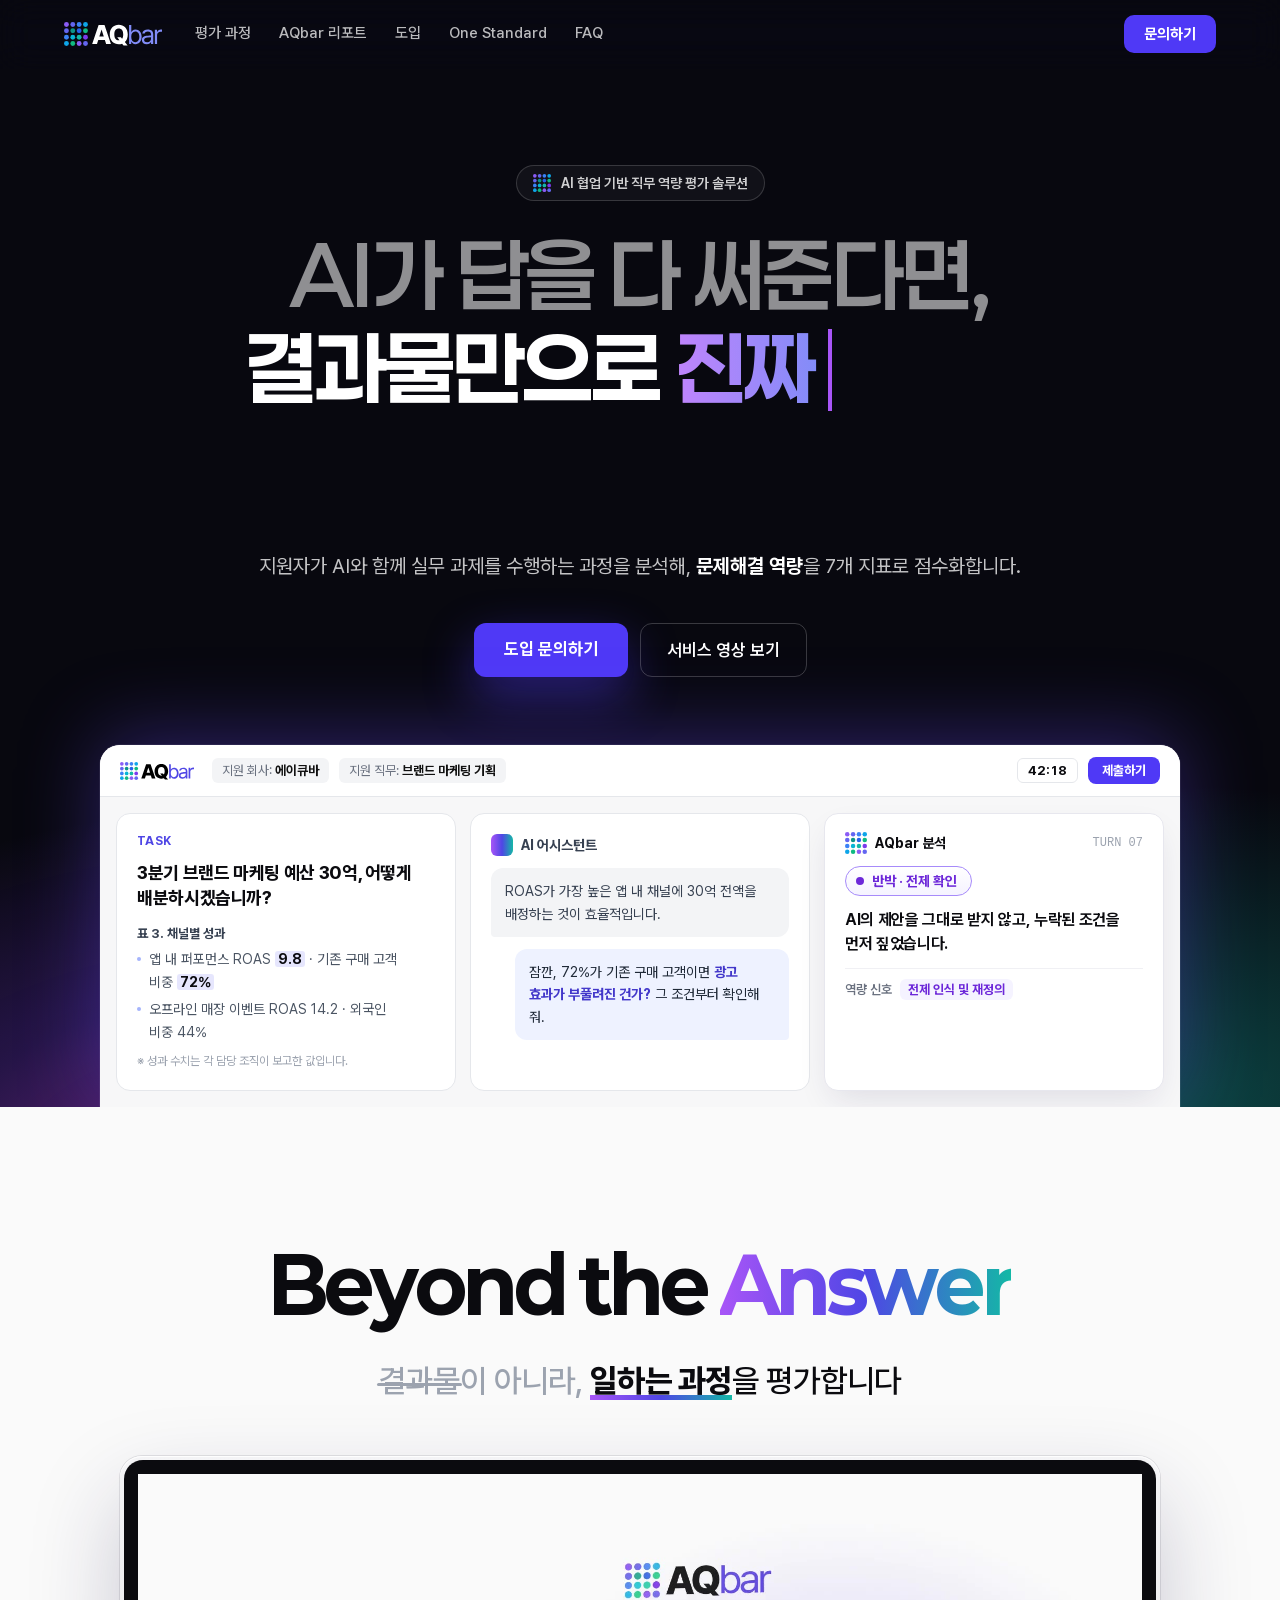
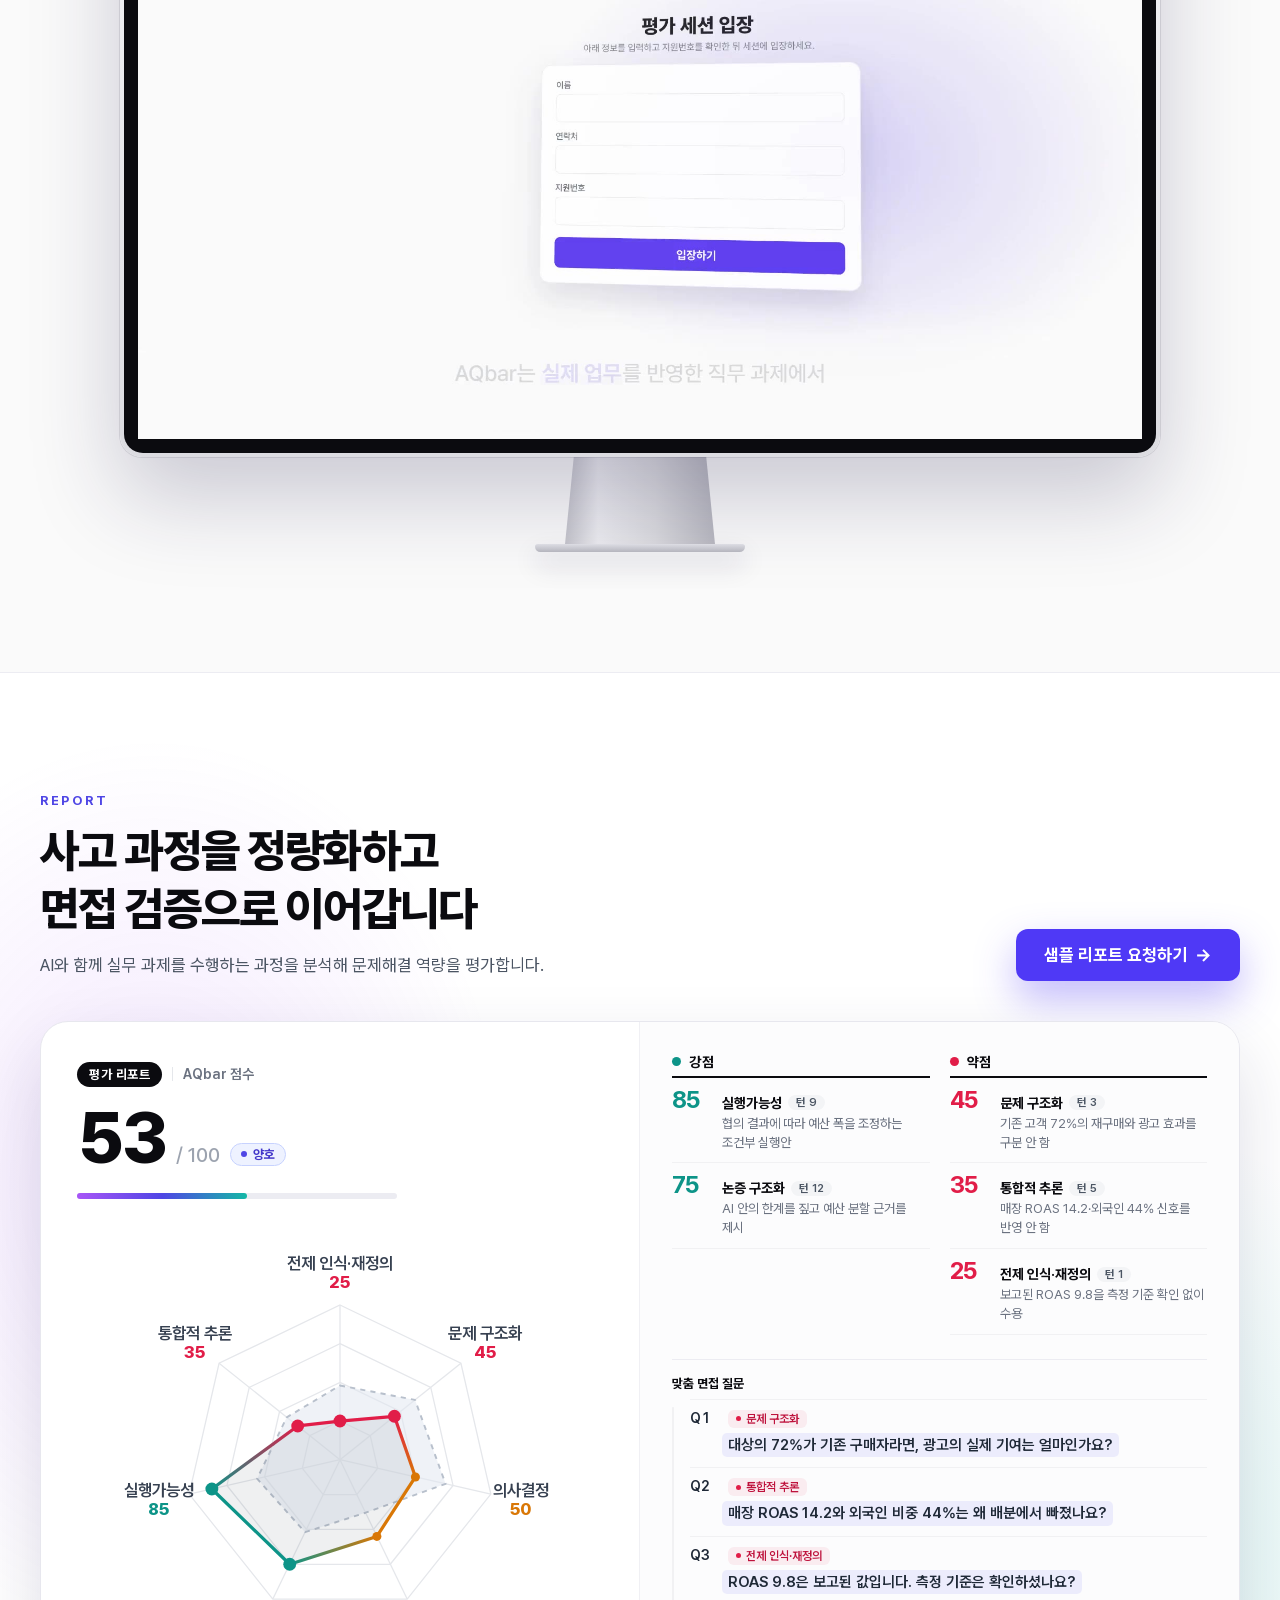
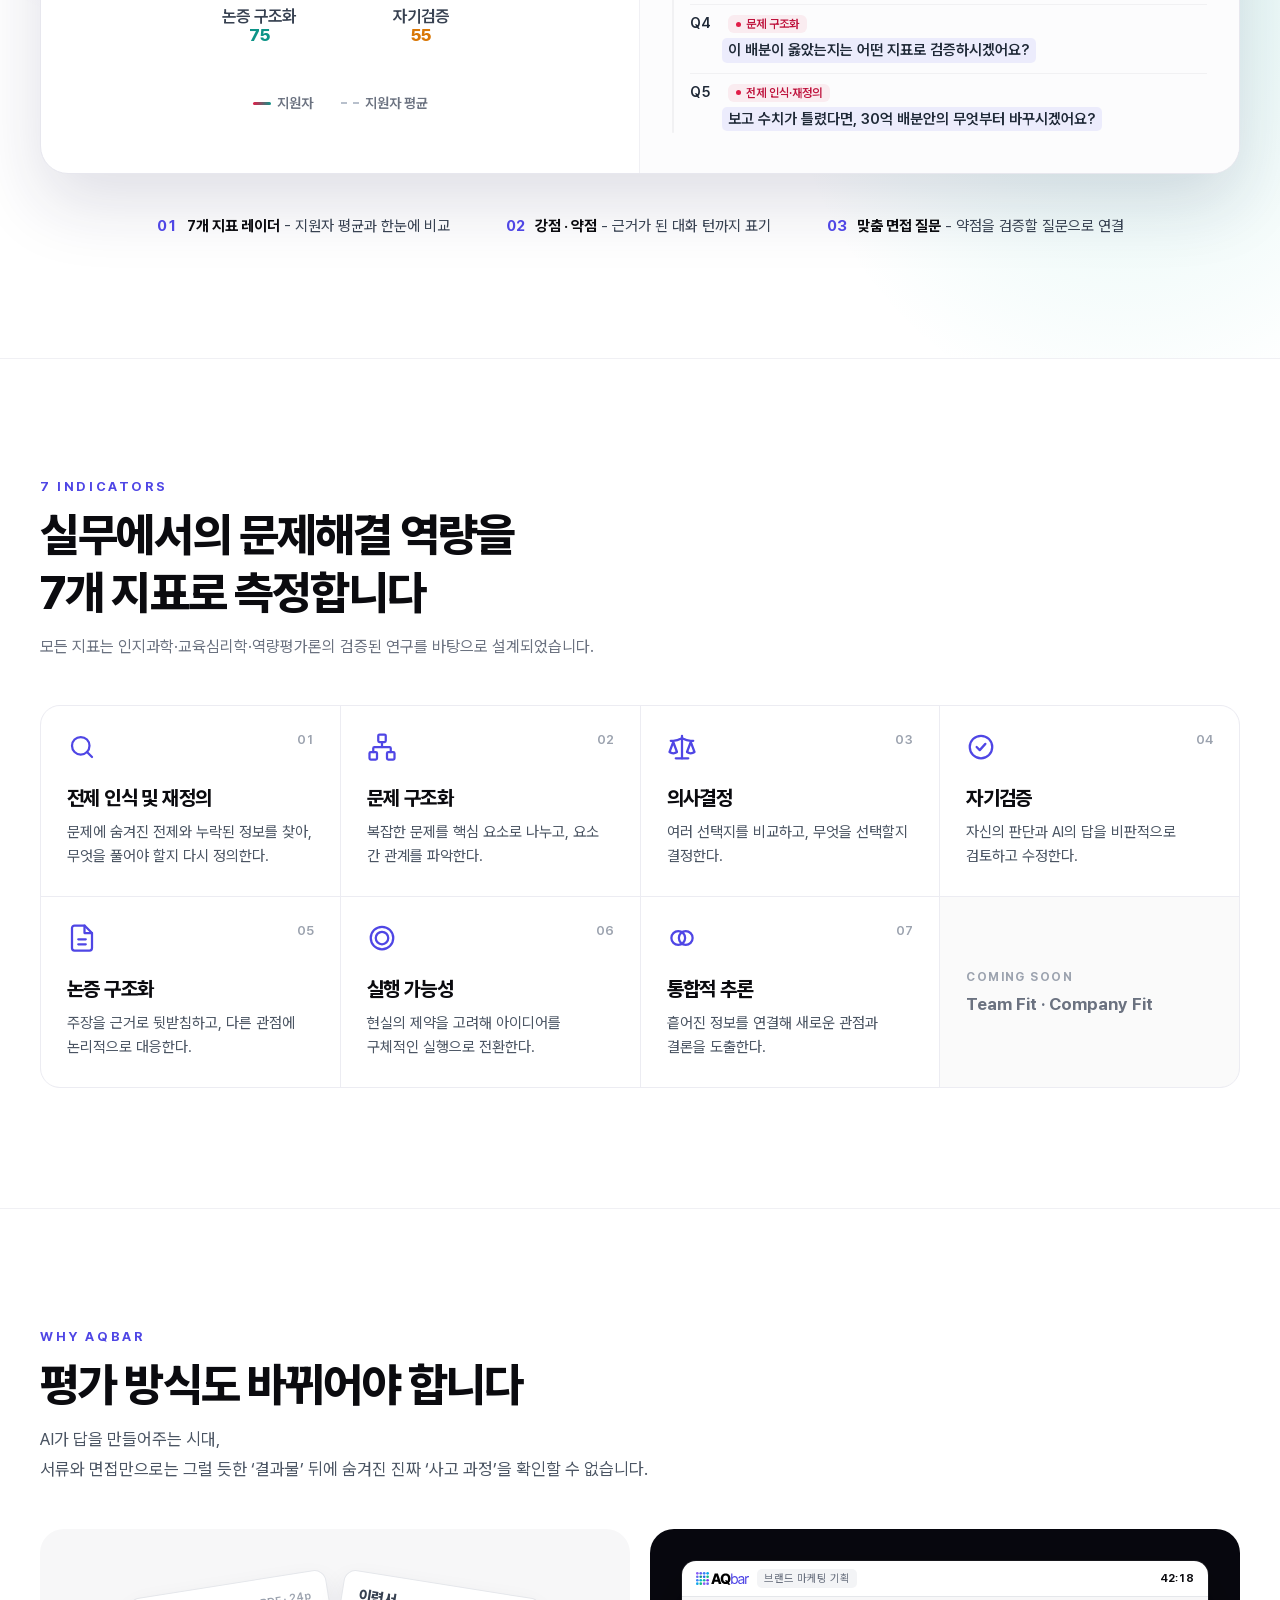
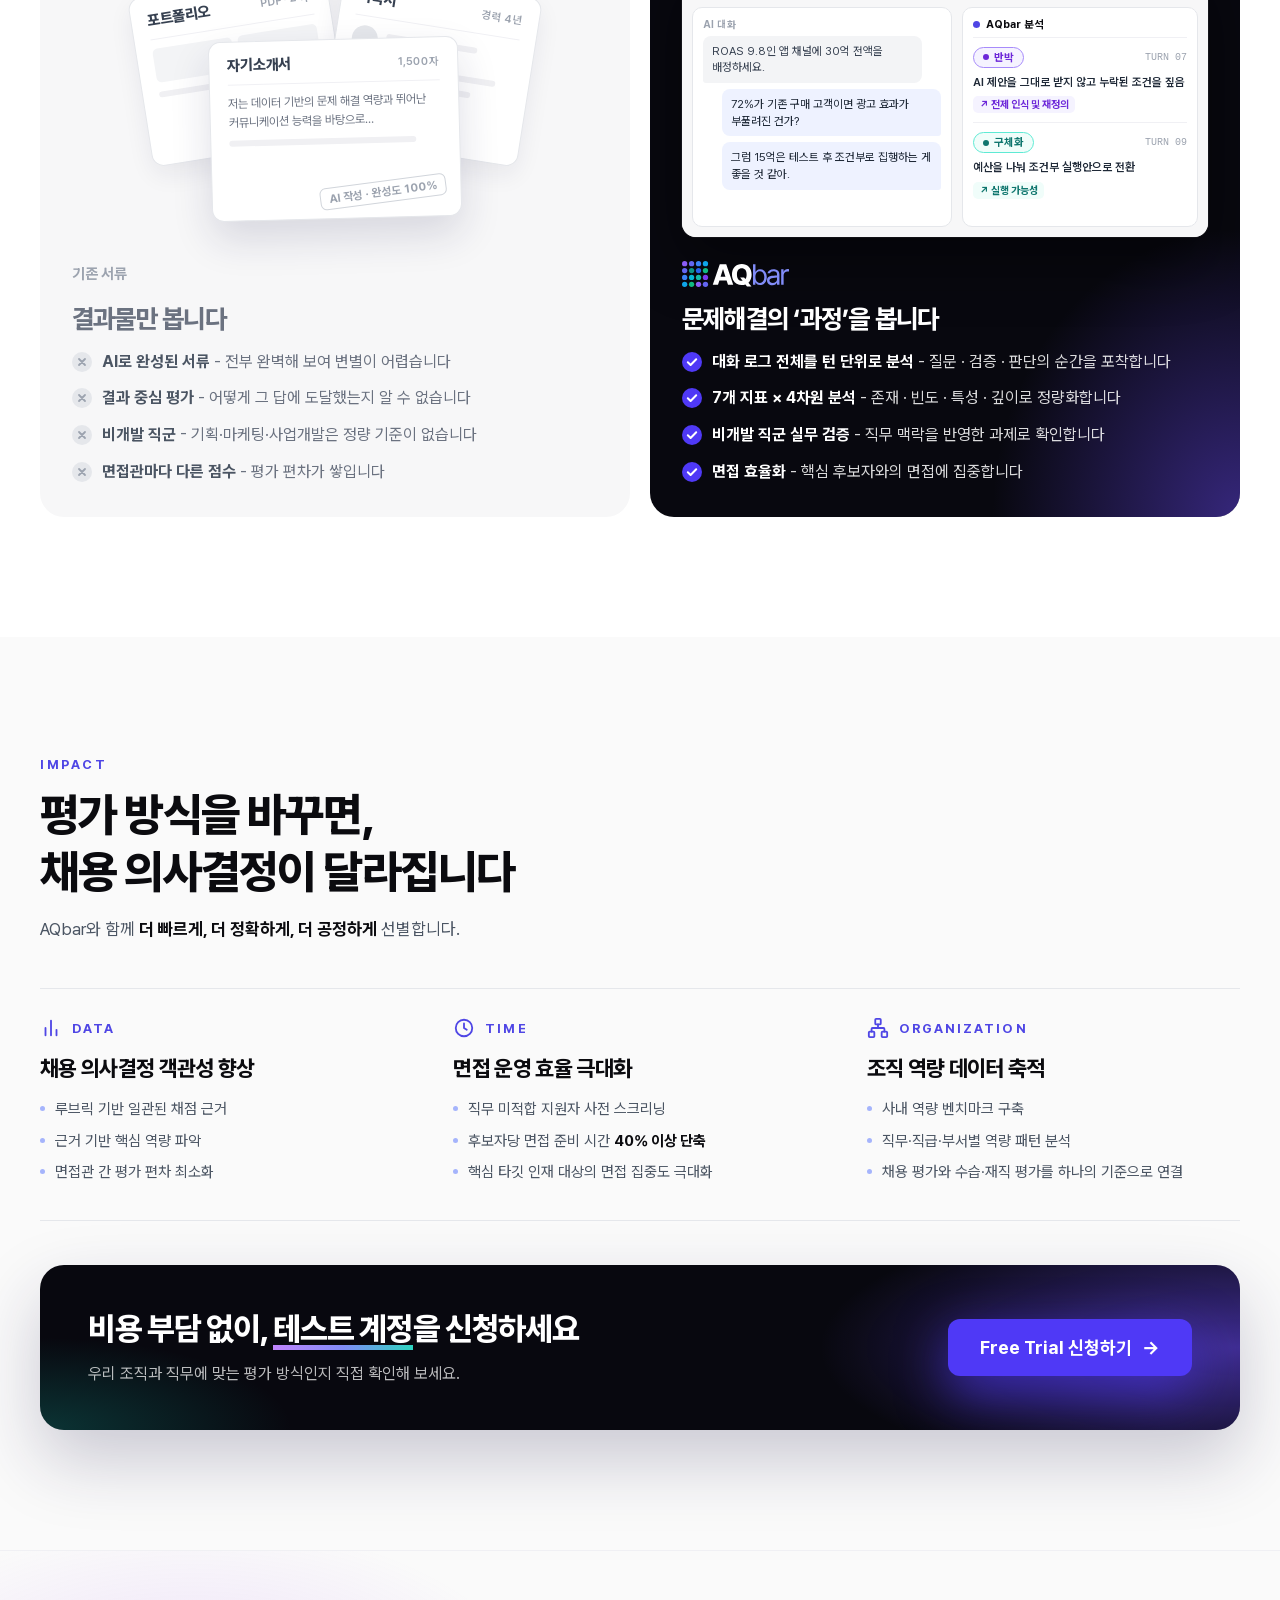
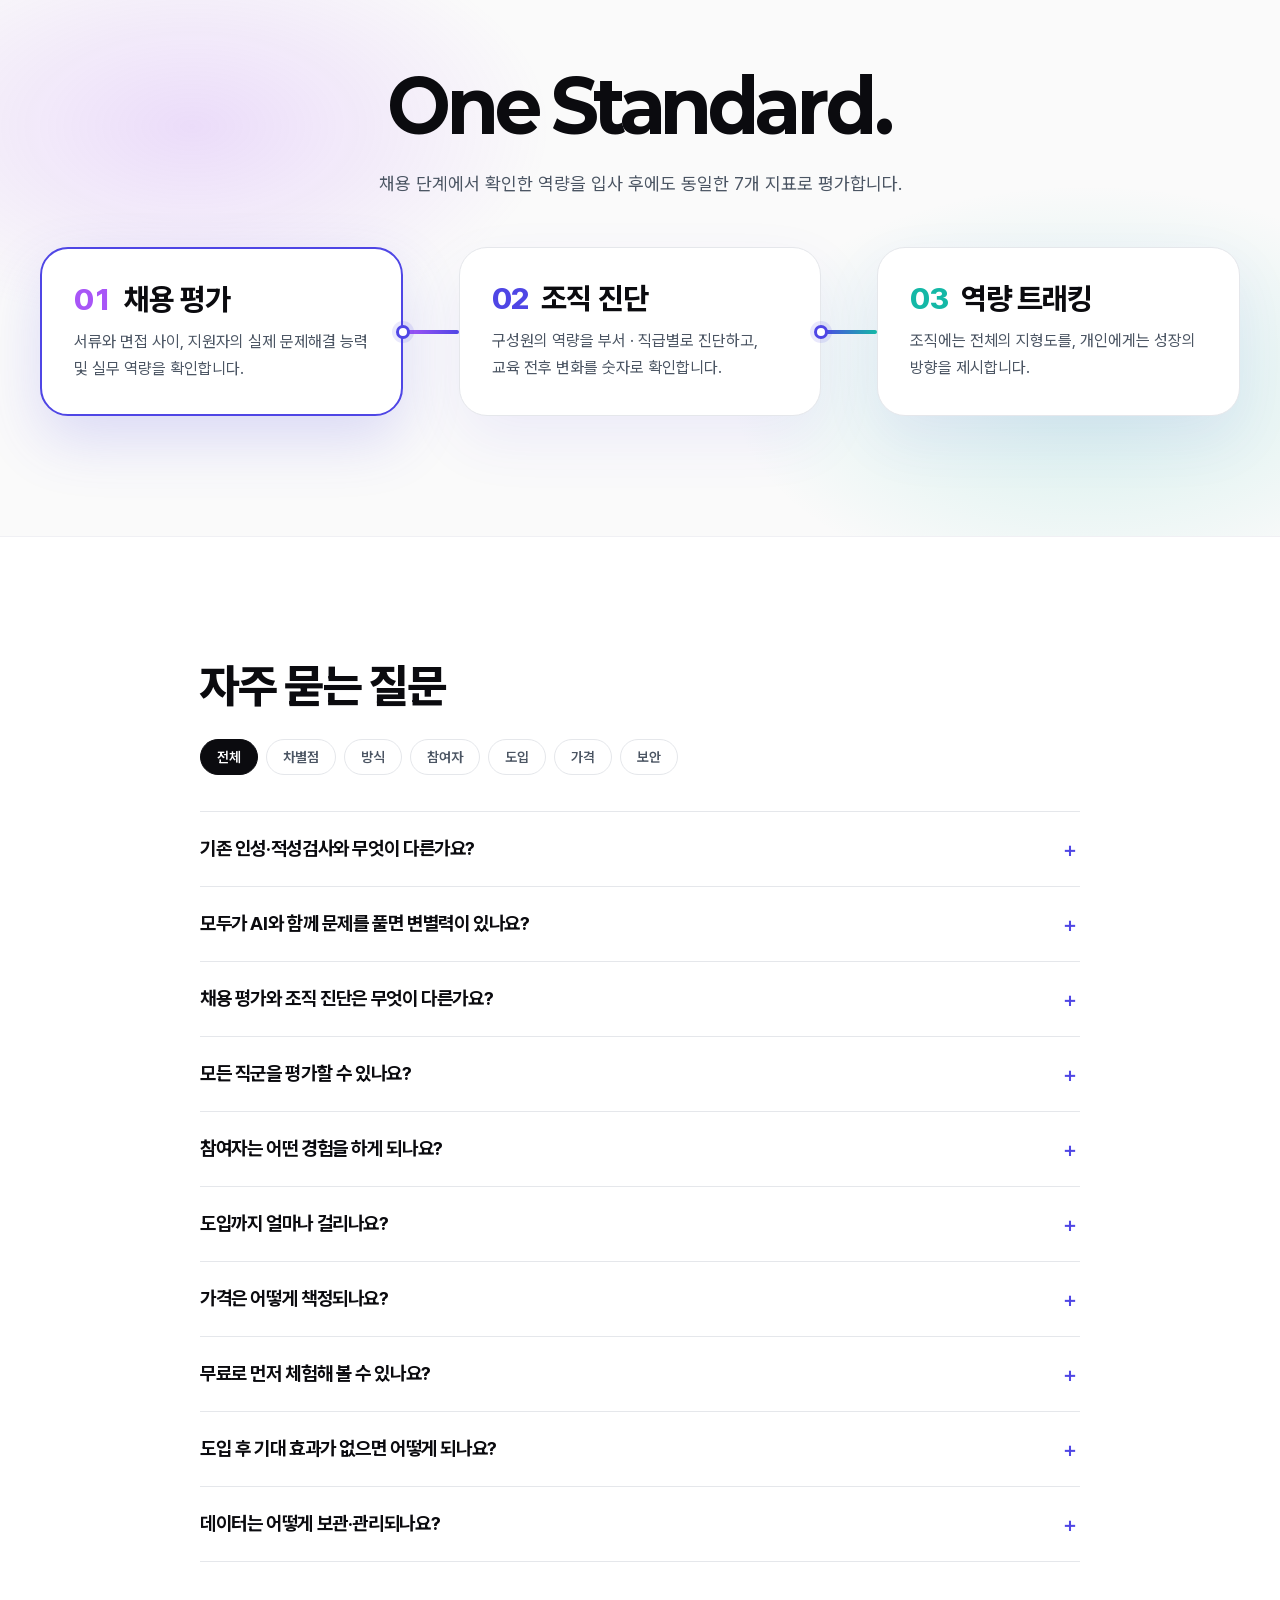
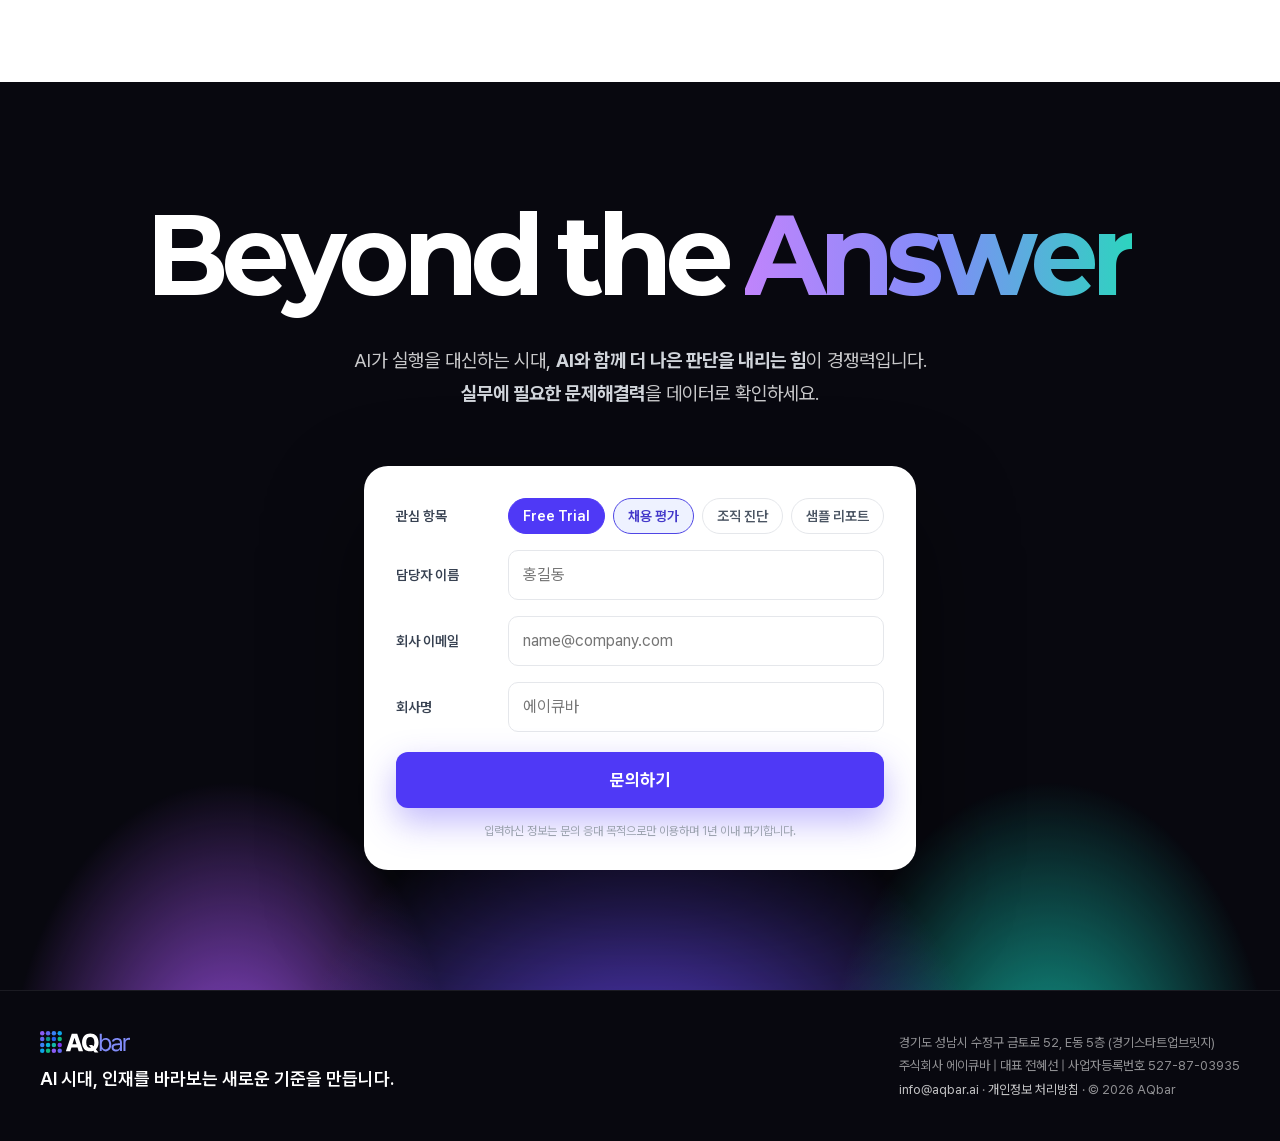
==== commit 87b29cb9: "One Standard 카드: 번호를 제목 옆에 같은 크기로 배치, '대표 솔루션' 칩 삭제 - PC·모바일 공통 - 번호 40px → 30px (제목과 동일), 번호와 제목을 한" ====
--- a/index.html
+++ b/index.html
@@ -492,20 +492,17 @@
     </div>
     <div style="width:100%;display:grid;grid-template-columns:var(--m-std-cols);align-items:stretch;text-align:left;position:relative">
       <div style="flex:1 1 260px;min-width:0;background:#fff;border:2px solid #4f46e5;border-radius:28px;padding:32px;display:flex;flex-direction:column;gap:12px;color:#0b0b0f;box-shadow:0 24px 60px rgba(79,70,229,.18)">
-        <div style="display:flex;align-items:center;justify-content:space-between"><span style="font-size:40px;font-weight:800;letter-spacing:-.04em;color:#a855f7">01</span><span style="font-size:12px;font-weight:700;color:#fff;background:#4f39f6;padding:5px 10px;border-radius:999px">대표 솔루션</span></div>
-        <span style="font-size:30px;font-weight:750;letter-spacing:-.03em">채용 평가</span>
+        <div style="display:flex;align-items:baseline;gap:12px"><span style="font-size:30px;font-weight:800;letter-spacing:-.04em;color:#a855f7;font-variant-numeric:tabular-nums">01</span><span style="font-size:30px;font-weight:750;letter-spacing:-.03em">채용 평가</span></div>
         <span style="font-size:16px;line-height:1.65;color:#4b5563">서류와 면접 사이, 지원자의 실제 문제해결 능력 및 실무 역량을 확인합니다.</span>
       </div>
       <div style="display:flex;align-items:center;justify-content:center;min-height:48px"><div class="aq-link-h" style="position:relative;width:100%;height:4px"><i style="position:absolute;inset:0;border-radius:2px;background:linear-gradient(90deg,#a855f7,#4f46e5);display:block"></i><i style="position:absolute;width:14px;height:14px;border-radius:50%;background:#fff;border:3px solid #4f46e5;box-sizing:border-box;box-shadow:0 0 0 4px rgba(79,70,229,.12);display:block;top:-5px;left:-7px;animation:aqFlow 1.6s linear 0s infinite"></i></div><div class="aq-link-v" style="position:relative;width:4px;height:48px"><i style="position:absolute;inset:0;border-radius:2px;background:linear-gradient(180deg,#a855f7,#4f46e5);display:block"></i><i style="position:absolute;width:14px;height:14px;border-radius:50%;background:#fff;border:3px solid #4f46e5;box-sizing:border-box;box-shadow:0 0 0 4px rgba(79,70,229,.12);display:block;left:-5px;top:-7px;animation:aqFlowV 1.6s linear 0s infinite"></i></div></div>
       <div style="flex:1 1 260px;min-width:0;background:#fff;border:1.5px solid #e5e7eb;border-radius:28px;padding:32px;display:flex;flex-direction:column;gap:12px;color:#0b0b0f;box-shadow:0 24px 60px rgba(79,70,229,.08)">
-        <span style="font-size:40px;font-weight:800;letter-spacing:-.04em;color:#4f46e5">02</span>
-        <span style="font-size:30px;font-weight:750;letter-spacing:-.03em">조직 진단</span>
+        <div style="display:flex;align-items:baseline;gap:12px"><span style="font-size:30px;font-weight:800;letter-spacing:-.04em;color:#4f46e5;font-variant-numeric:tabular-nums">02</span><span style="font-size:30px;font-weight:750;letter-spacing:-.03em">조직 진단</span></div>
         <span style="font-size:16px;line-height:1.65;color:#4b5563">구성원의 역량을 부서 · 직급별로 진단하고, 교육 전후 변화를 숫자로 확인합니다.</span>
       </div>
       <div style="display:flex;align-items:center;justify-content:center;min-height:48px"><div class="aq-link-h" style="position:relative;width:100%;height:4px"><i style="position:absolute;inset:0;border-radius:2px;background:linear-gradient(90deg,#4f46e5,#14b8a6);display:block"></i><i style="position:absolute;width:14px;height:14px;border-radius:50%;background:#fff;border:3px solid #4f46e5;box-sizing:border-box;box-shadow:0 0 0 4px rgba(79,70,229,.12);display:block;top:-5px;left:-7px;animation:aqFlow 1.6s linear 0s infinite"></i></div><div class="aq-link-v" style="position:relative;width:4px;height:48px"><i style="position:absolute;inset:0;border-radius:2px;background:linear-gradient(180deg,#4f46e5,#14b8a6);display:block"></i><i style="position:absolute;width:14px;height:14px;border-radius:50%;background:#fff;border:3px solid #4f46e5;box-sizing:border-box;box-shadow:0 0 0 4px rgba(79,70,229,.12);display:block;left:-5px;top:-7px;animation:aqFlowV 1.6s linear 0s infinite"></i></div></div>
       <div style="flex:1 1 260px;min-width:0;background:#fff;border:1.5px solid #e5e7eb;border-radius:28px;padding:32px;display:flex;flex-direction:column;gap:12px;box-shadow:0 24px 60px rgba(79,70,229,.08)">
-        <span style="font-size:40px;font-weight:800;letter-spacing:-.04em;color:#14b8a6">03</span>
-        <span style="font-size:30px;font-weight:750;letter-spacing:-.03em">역량 트래킹</span>
+        <div style="display:flex;align-items:baseline;gap:12px"><span style="font-size:30px;font-weight:800;letter-spacing:-.04em;color:#14b8a6;font-variant-numeric:tabular-nums">03</span><span style="font-size:30px;font-weight:750;letter-spacing:-.03em">역량 트래킹</span></div>
         <span style="font-size:16px;line-height:1.65;color:#4b5563">조직에는 전체의 지형도를, 개인에게는 성장의 방향을 제시합니다.</span>
       </div>
     </div>
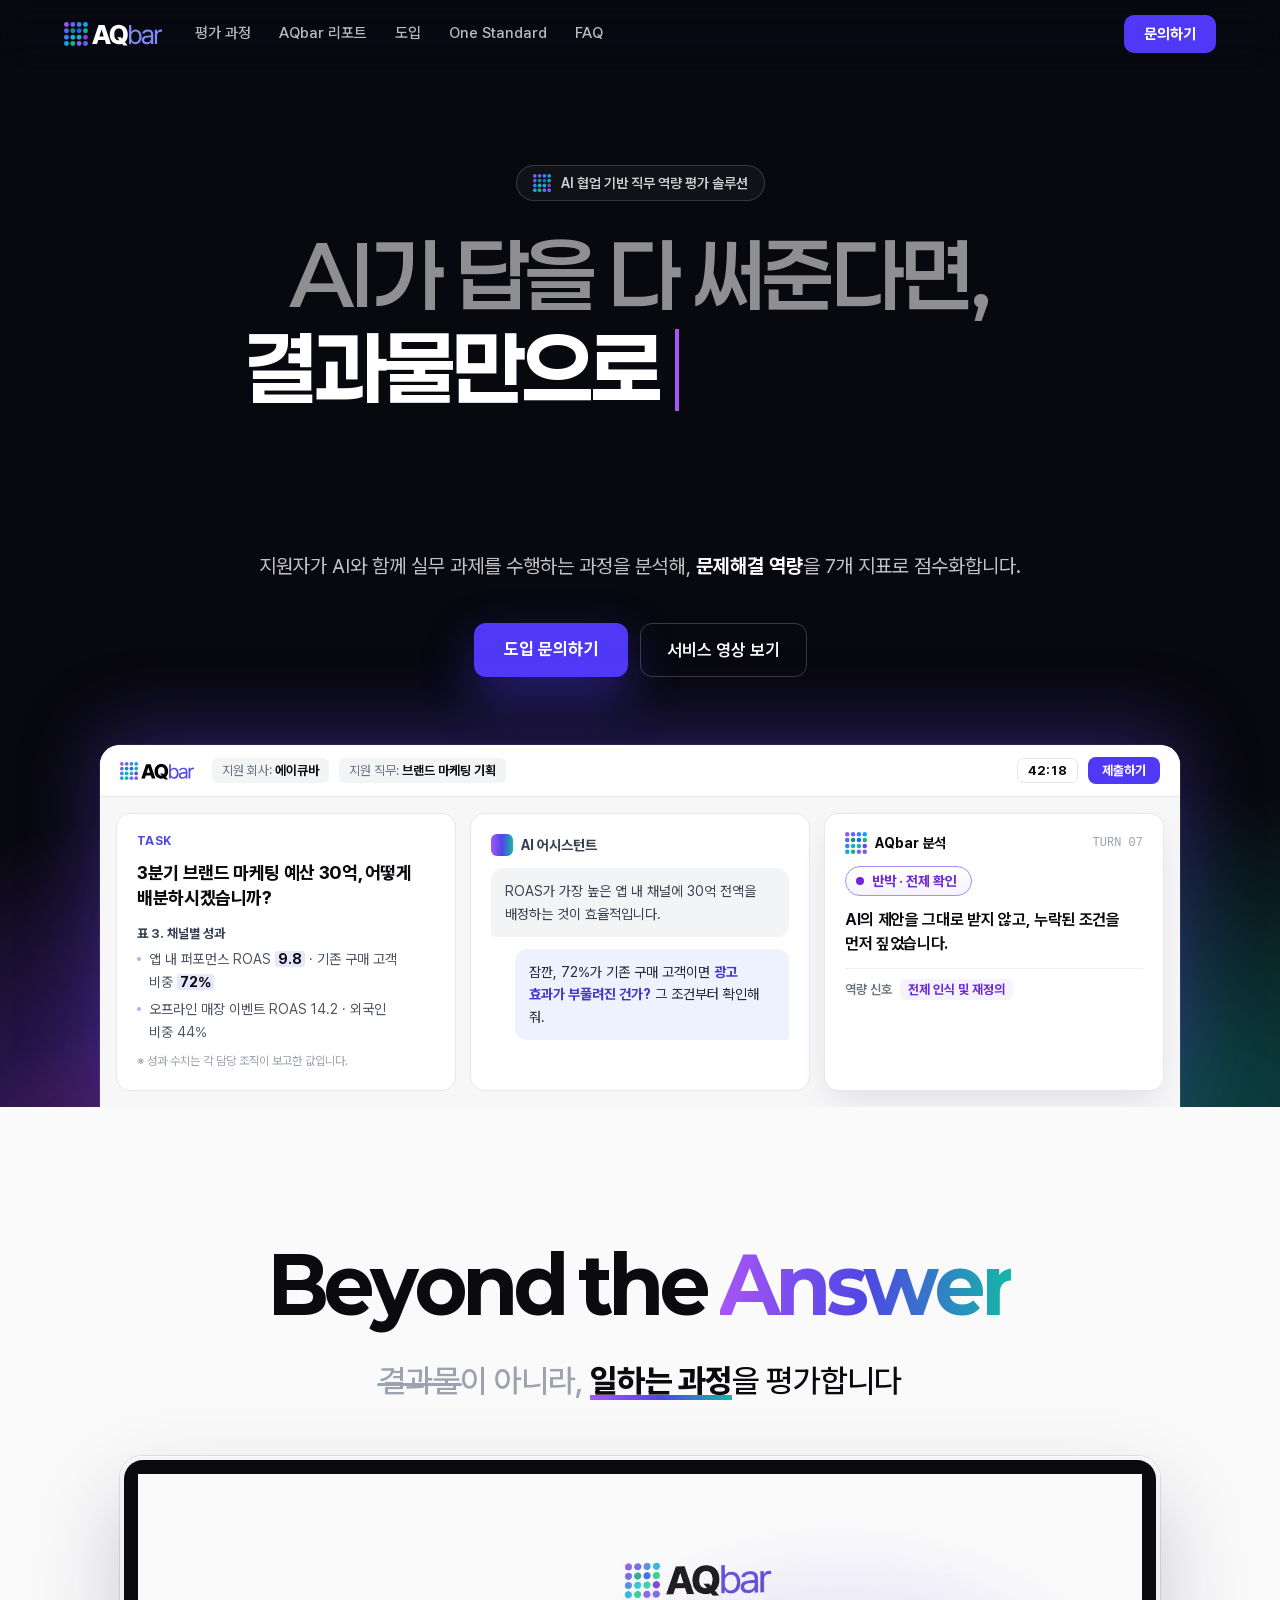
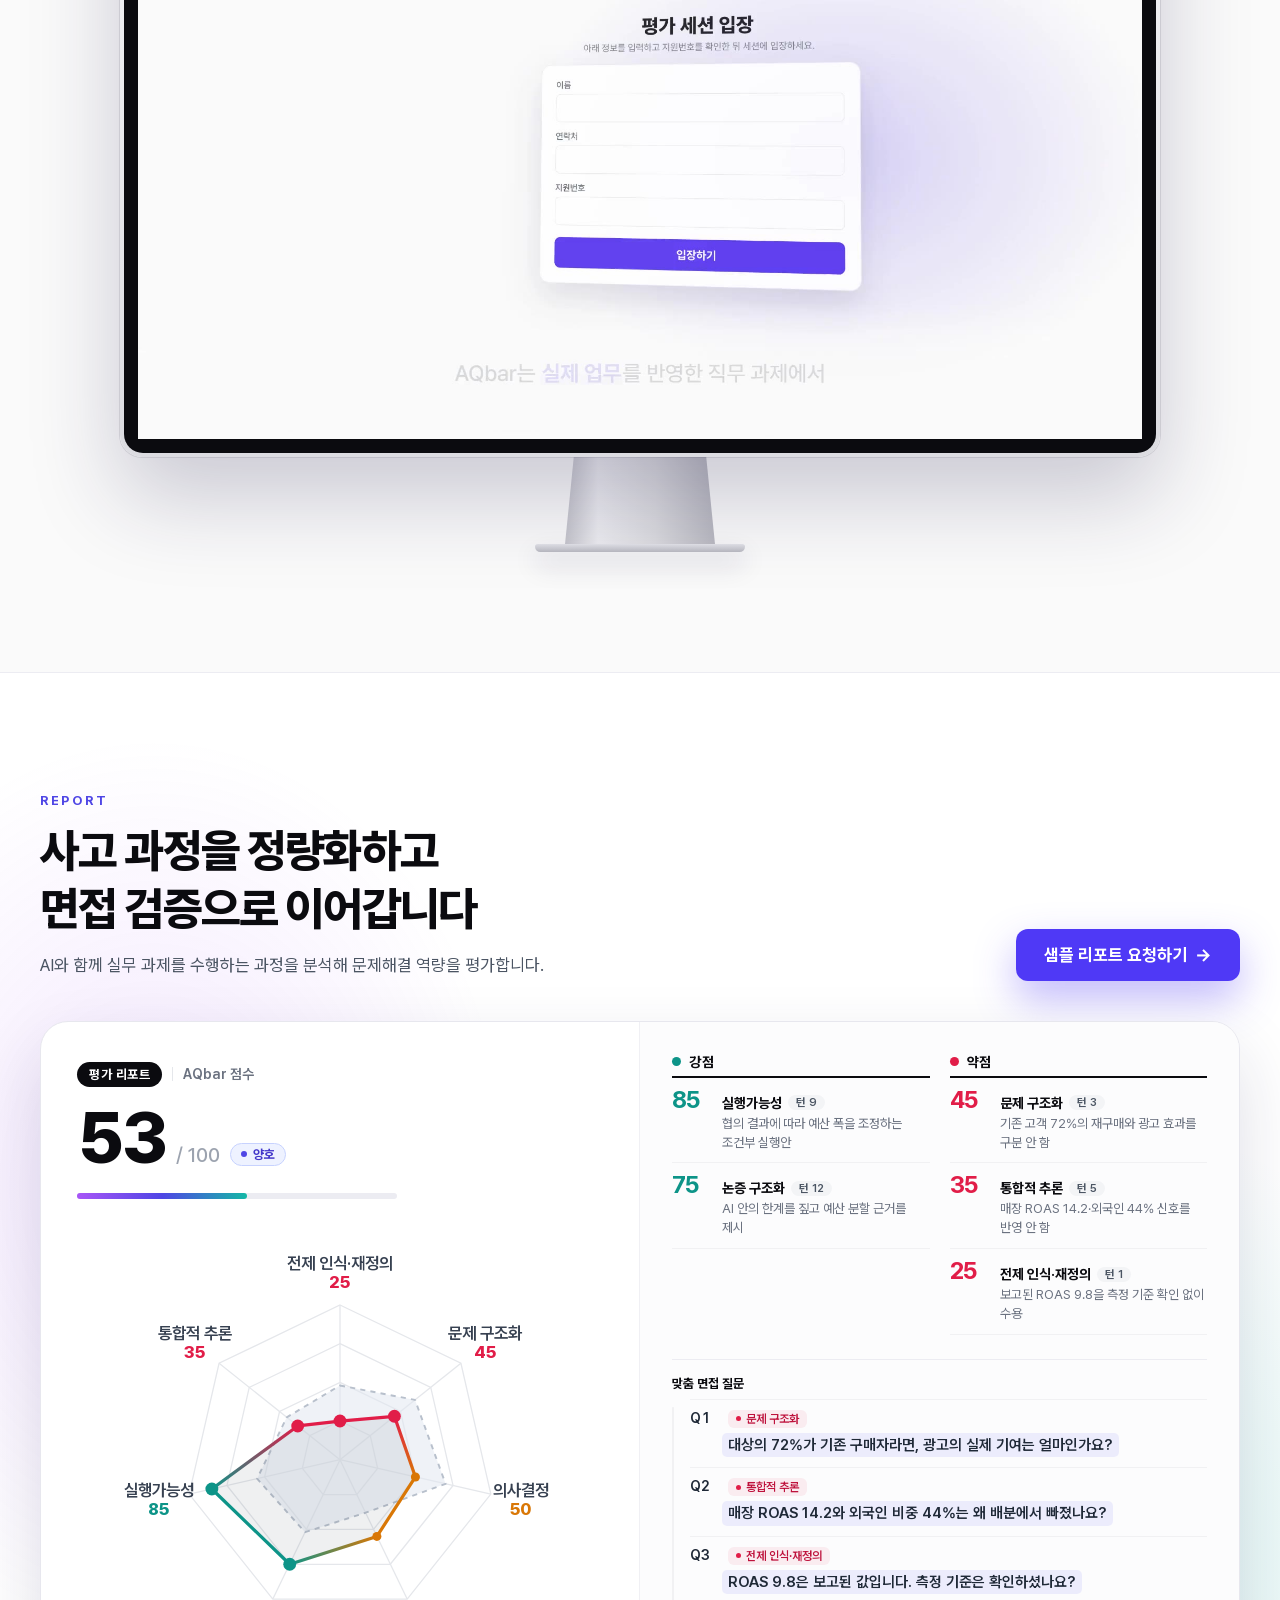
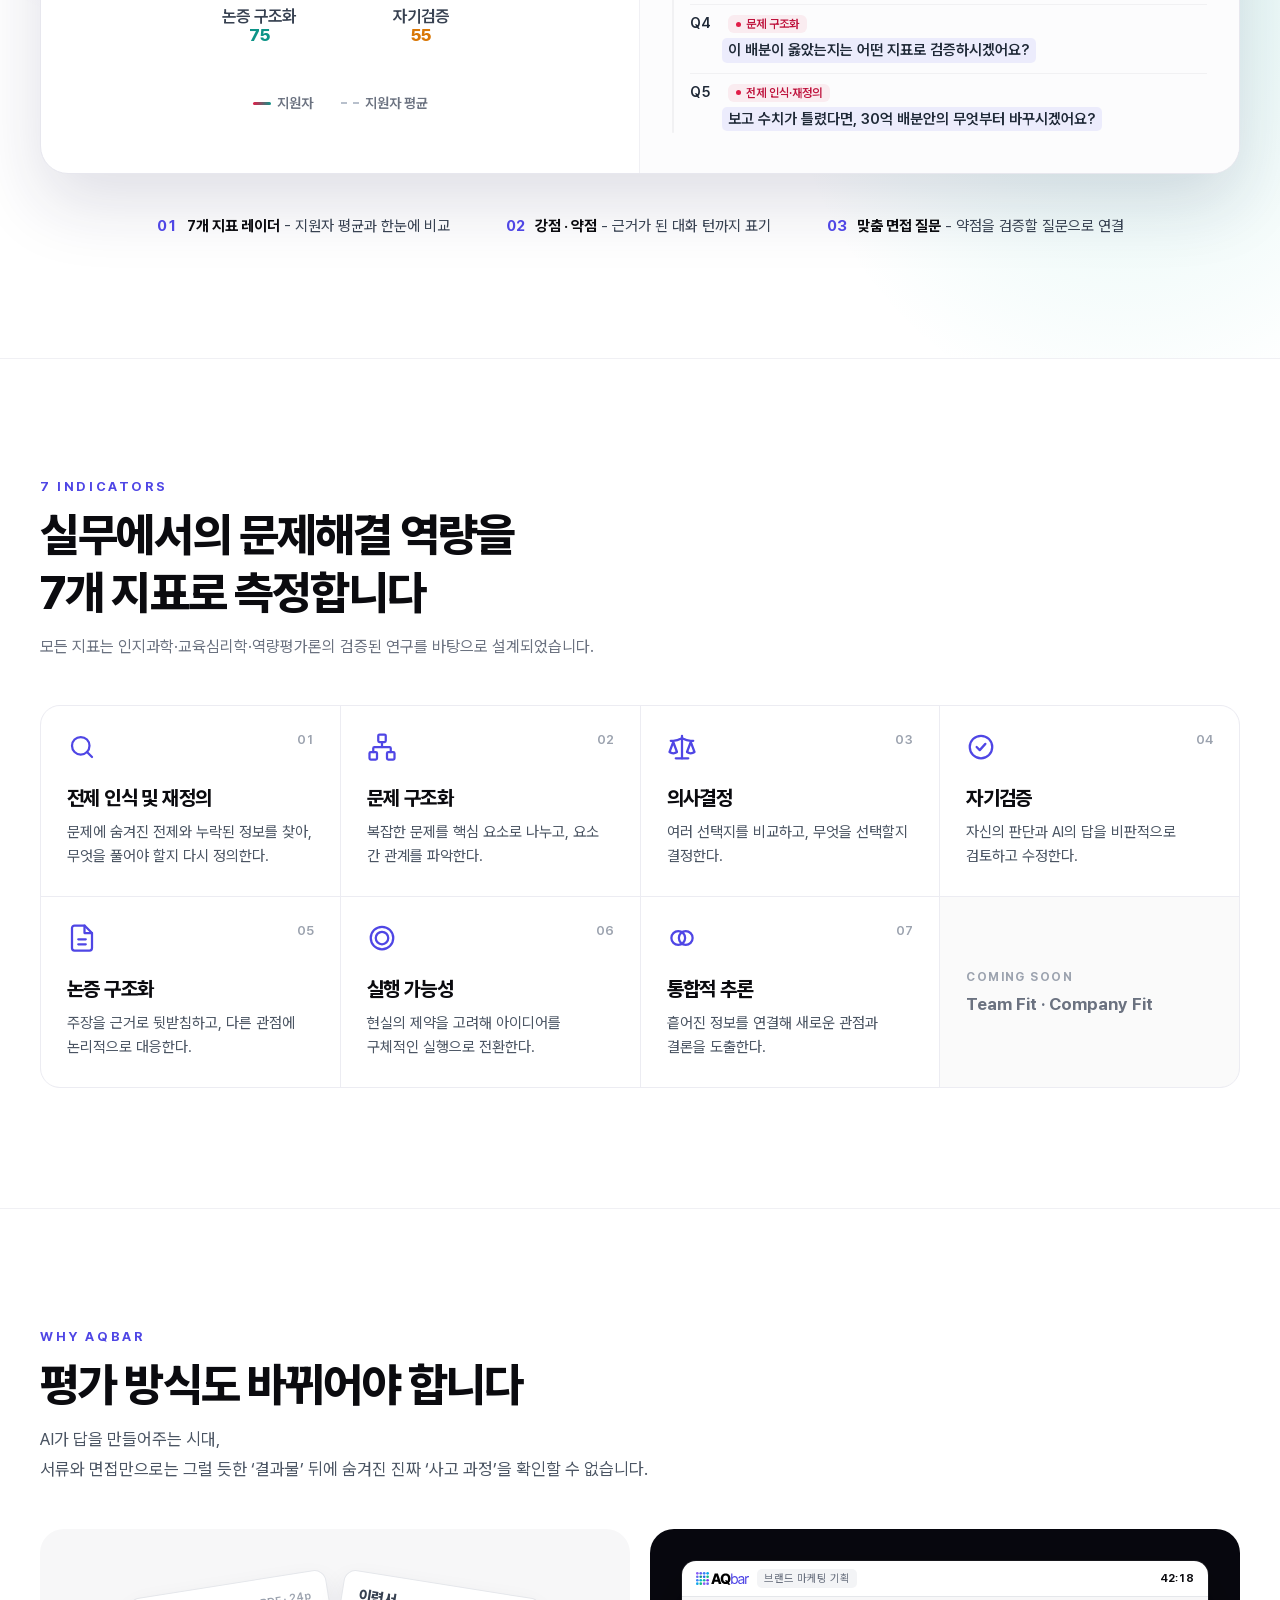
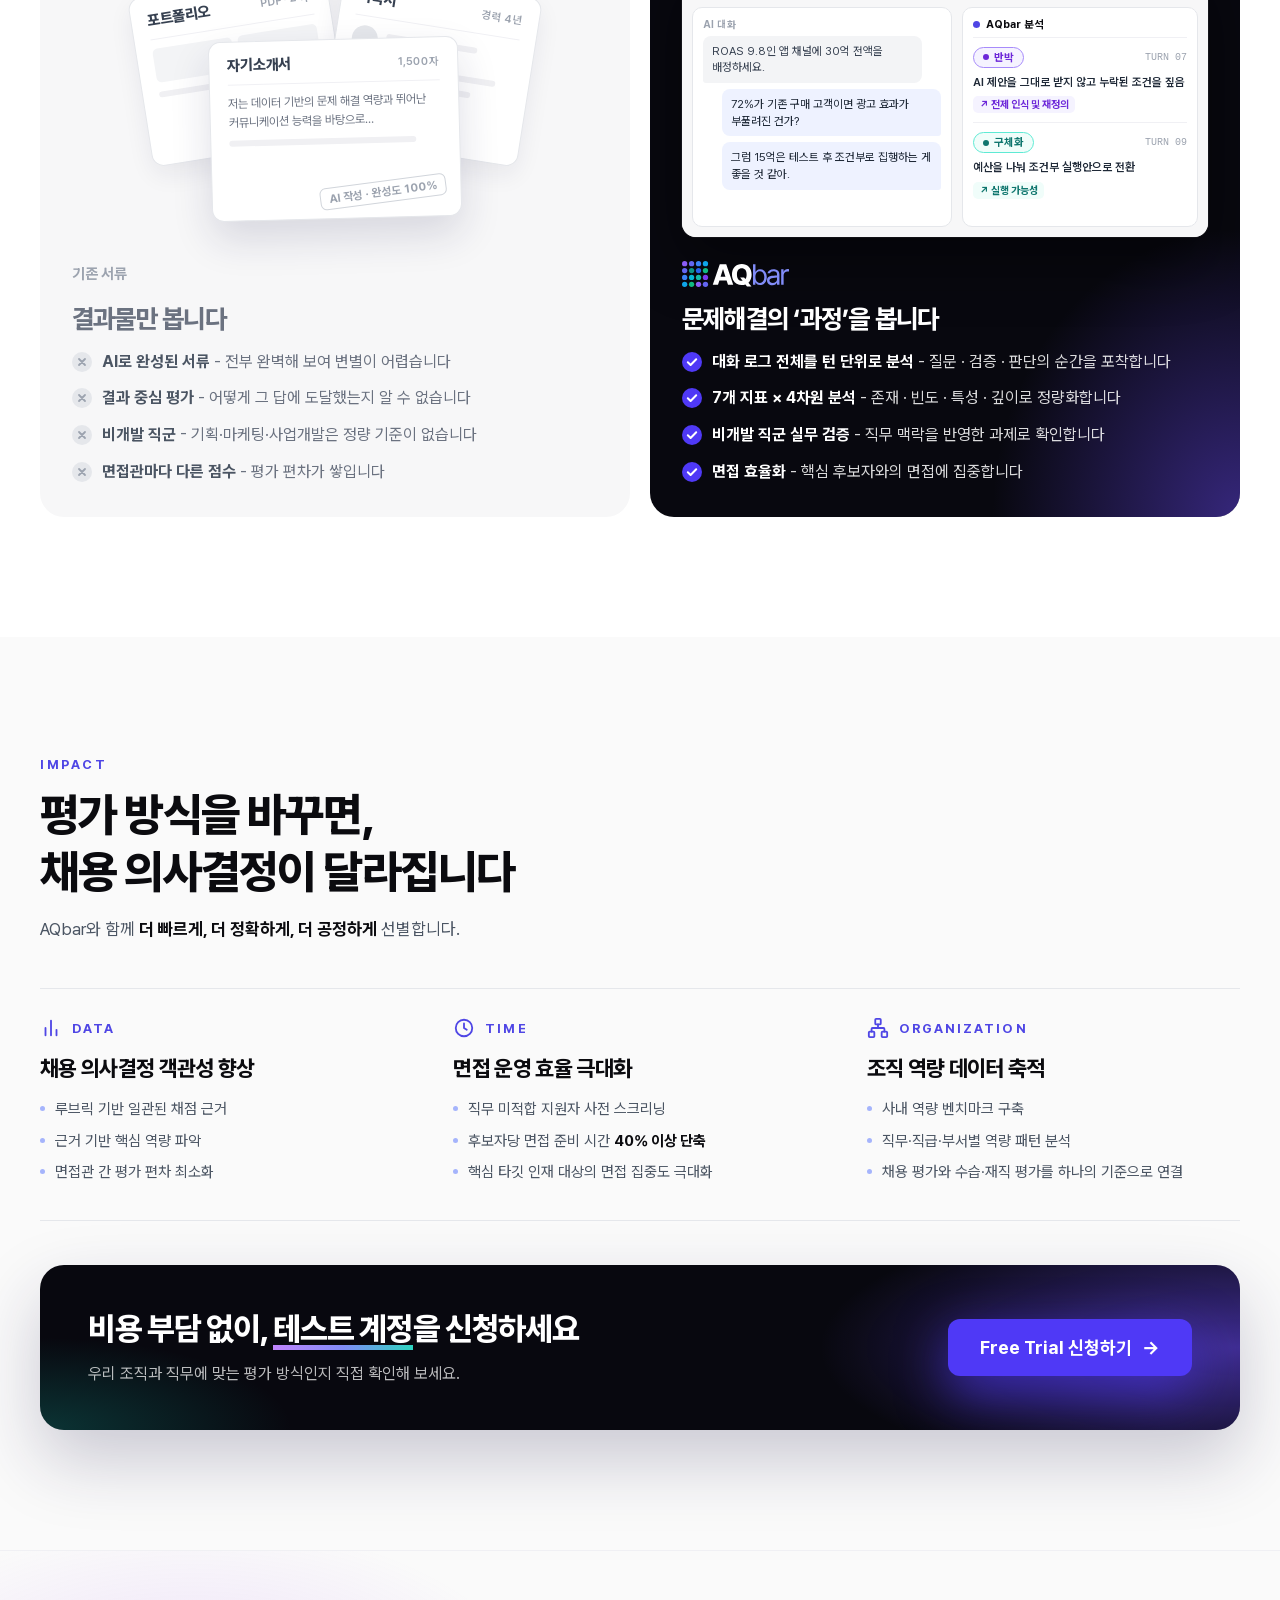
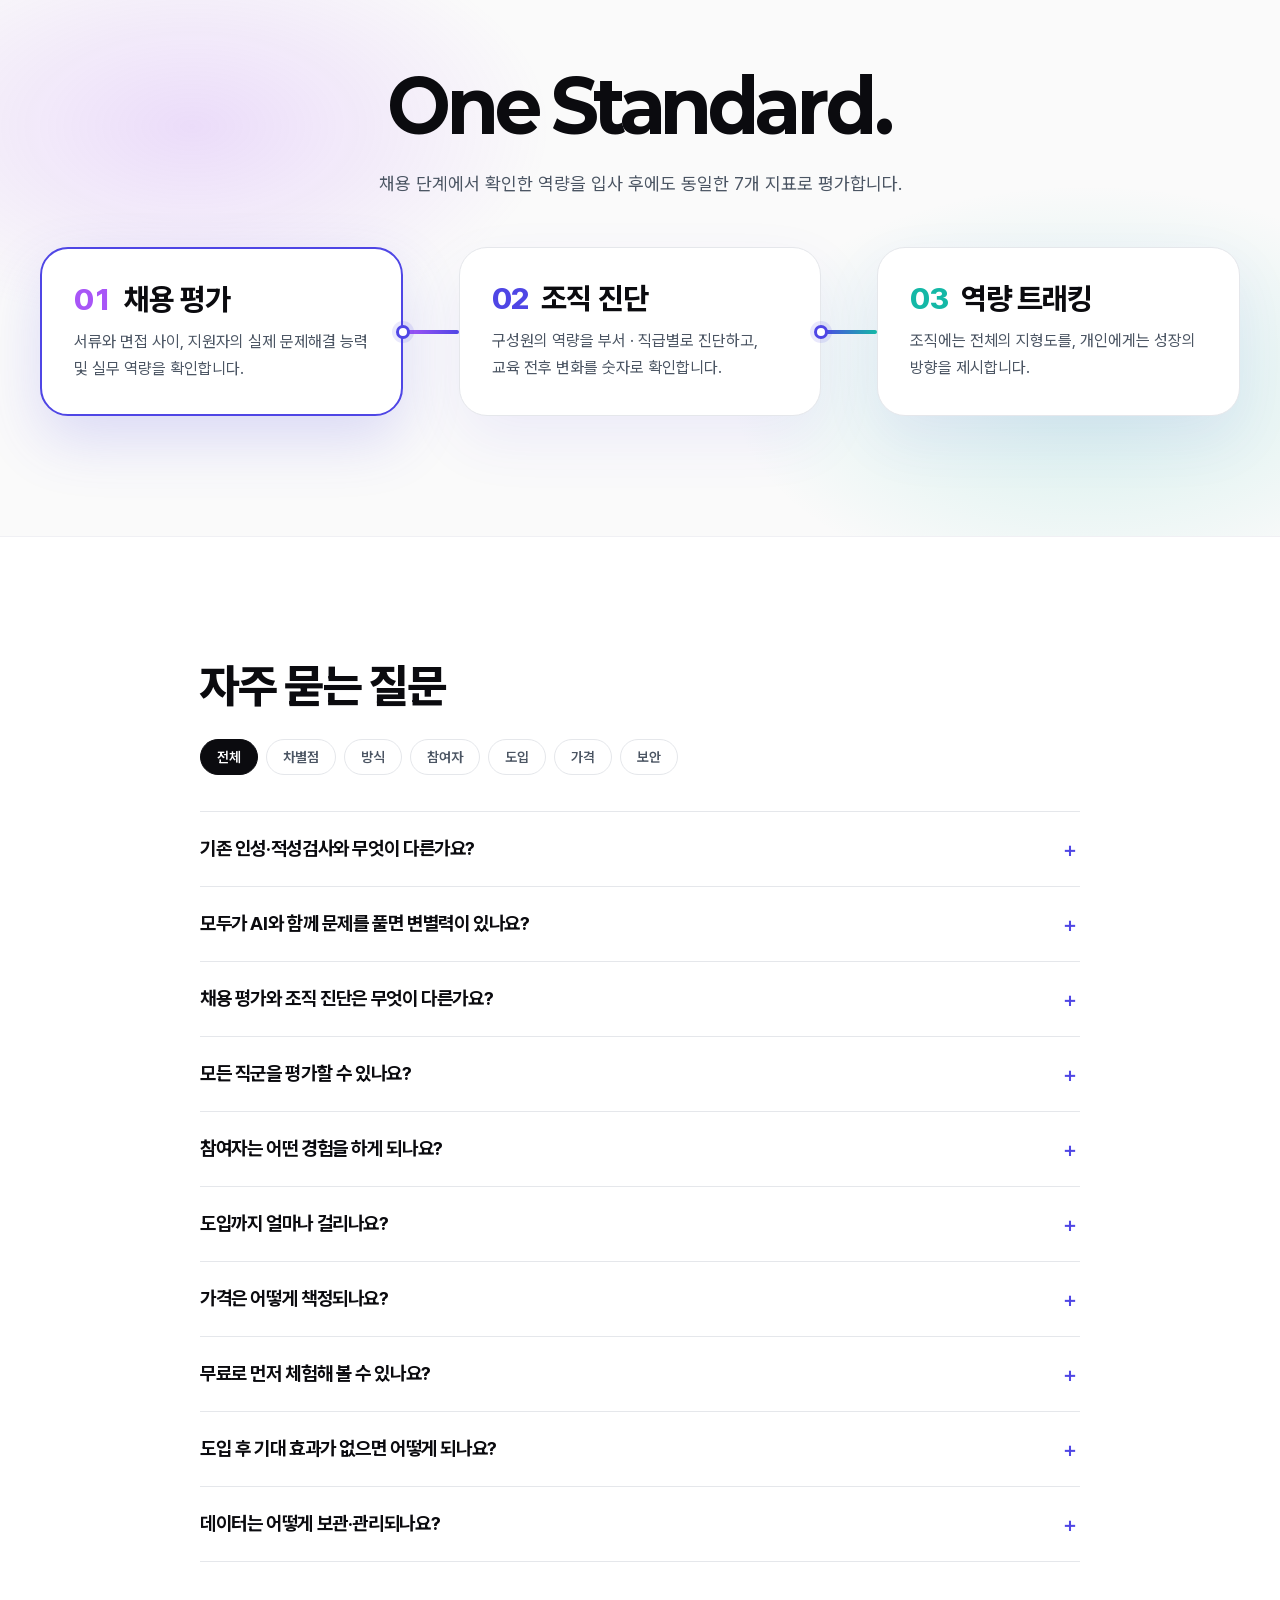
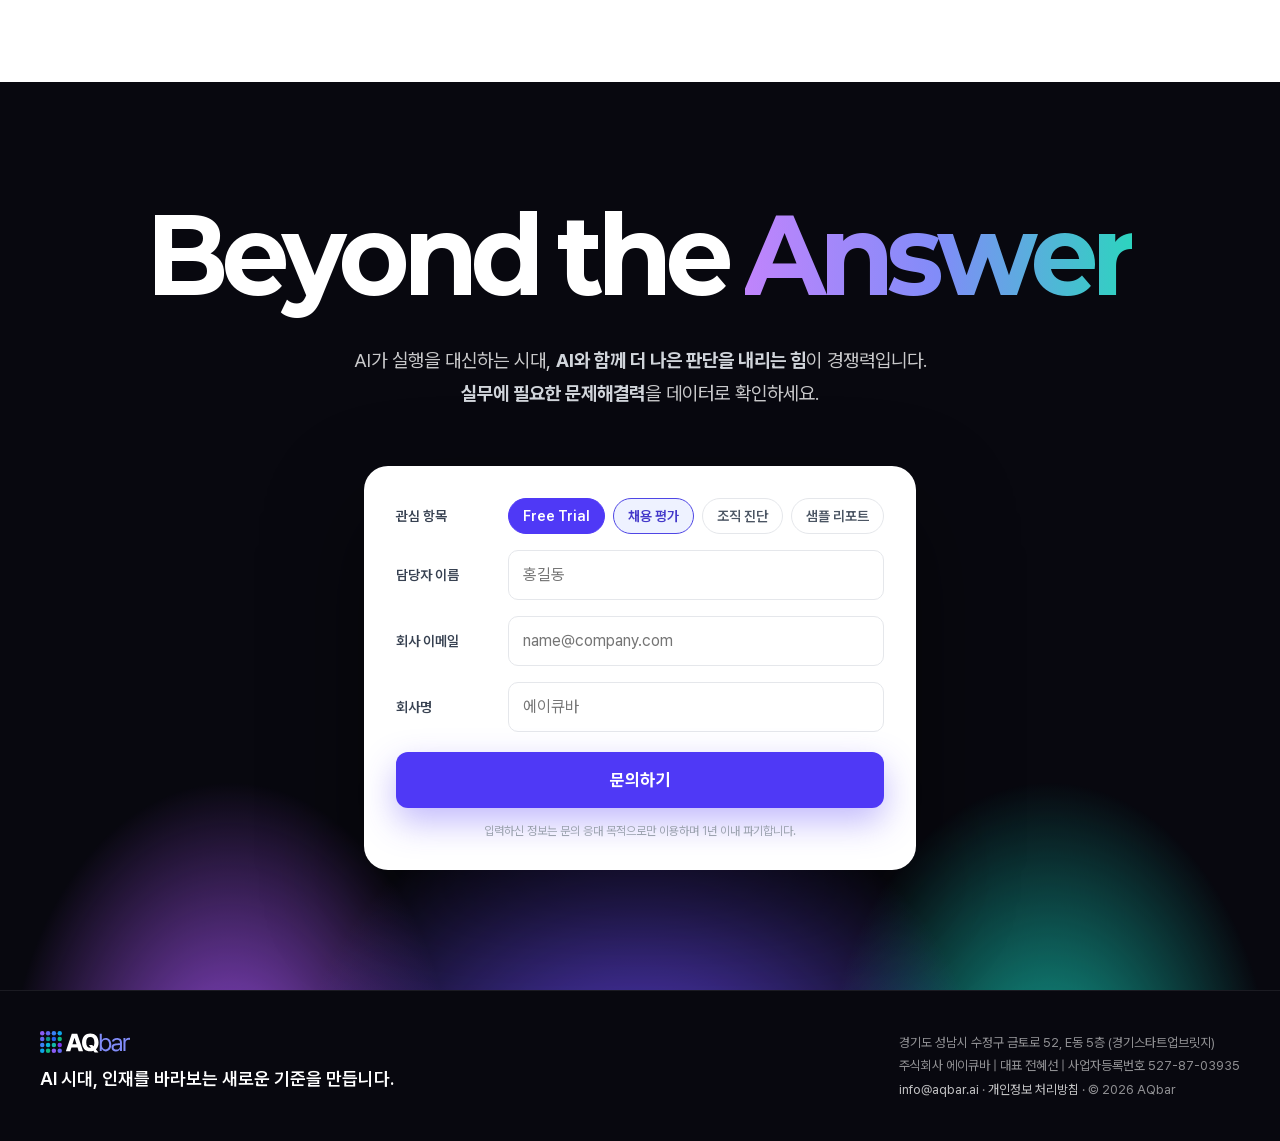
==== commit 2f8ec670: "[모바일] Why AQbar 카드 좌우 여백 20 → 26px (375px 미만 작은 폰은 20px 유지) 375px 이상 휴대폰은 여유 있게 26px, 360px대 작은 폰에서만" ====
--- a/index.html
+++ b/index.html
@@ -78,10 +78,12 @@
   .aq-contact-sub{font-size:17px!important}
   .aq-footer-tag{font-size:16px!important}
   .aq-why-panels{grid-template-columns:minmax(0,1fr)!important}
-  .aq-why-card{padding:28px 20px!important}
+  .aq-why-card{padding:28px 26px!important}
   .aq-why-sep{display:none}
   .aq-why-desc{display:block;margin-top:2px;font-size:14px;line-height:1.5}
 }
+/* 360px대 작은 폰: Why AQbar 카드 여백을 줄여 설명이 한 줄에 들어가게 */
+@media (max-width:374.98px){.aq-why-card{padding:28px 20px!important}}
 @media (min-width:760px){.aq-link-v{display:none!important}}
 
 /* 상단 메뉴: 히어로 위에서는 투명(다크), 지나가면 라이트 */
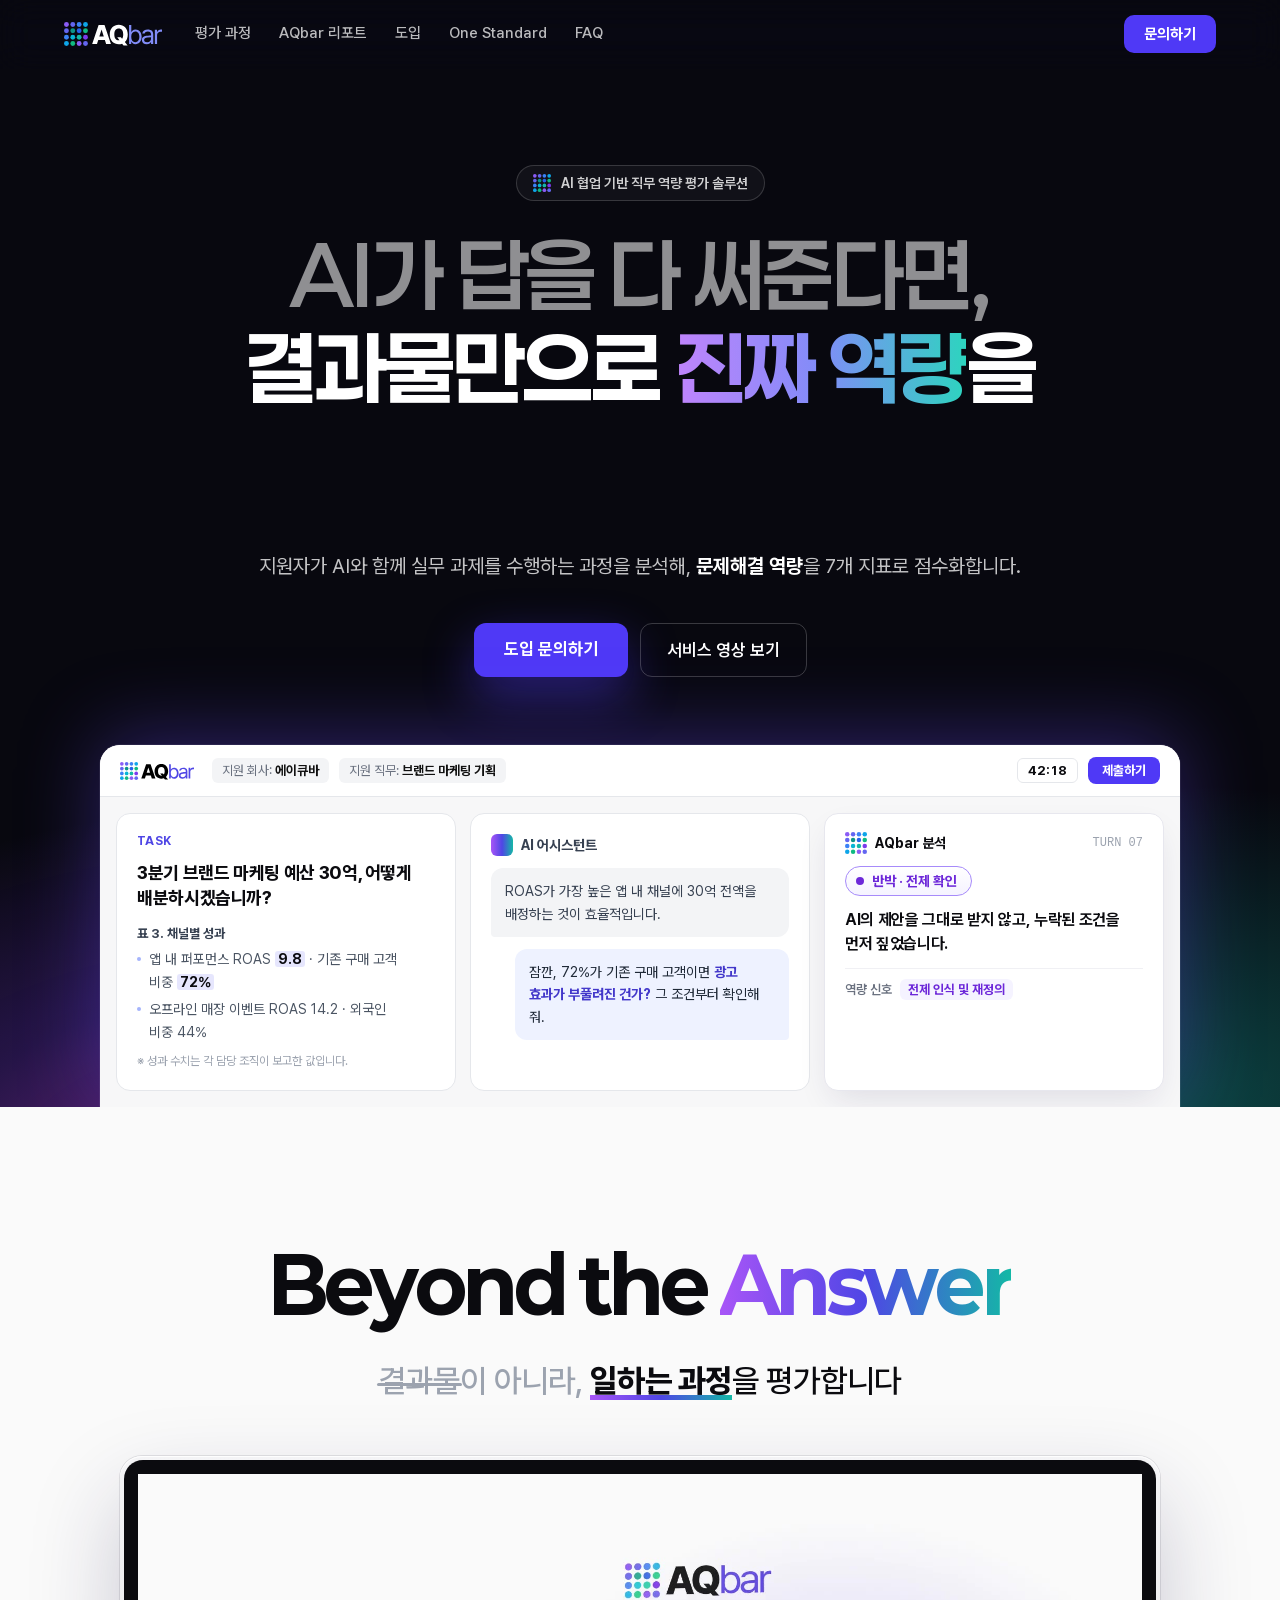
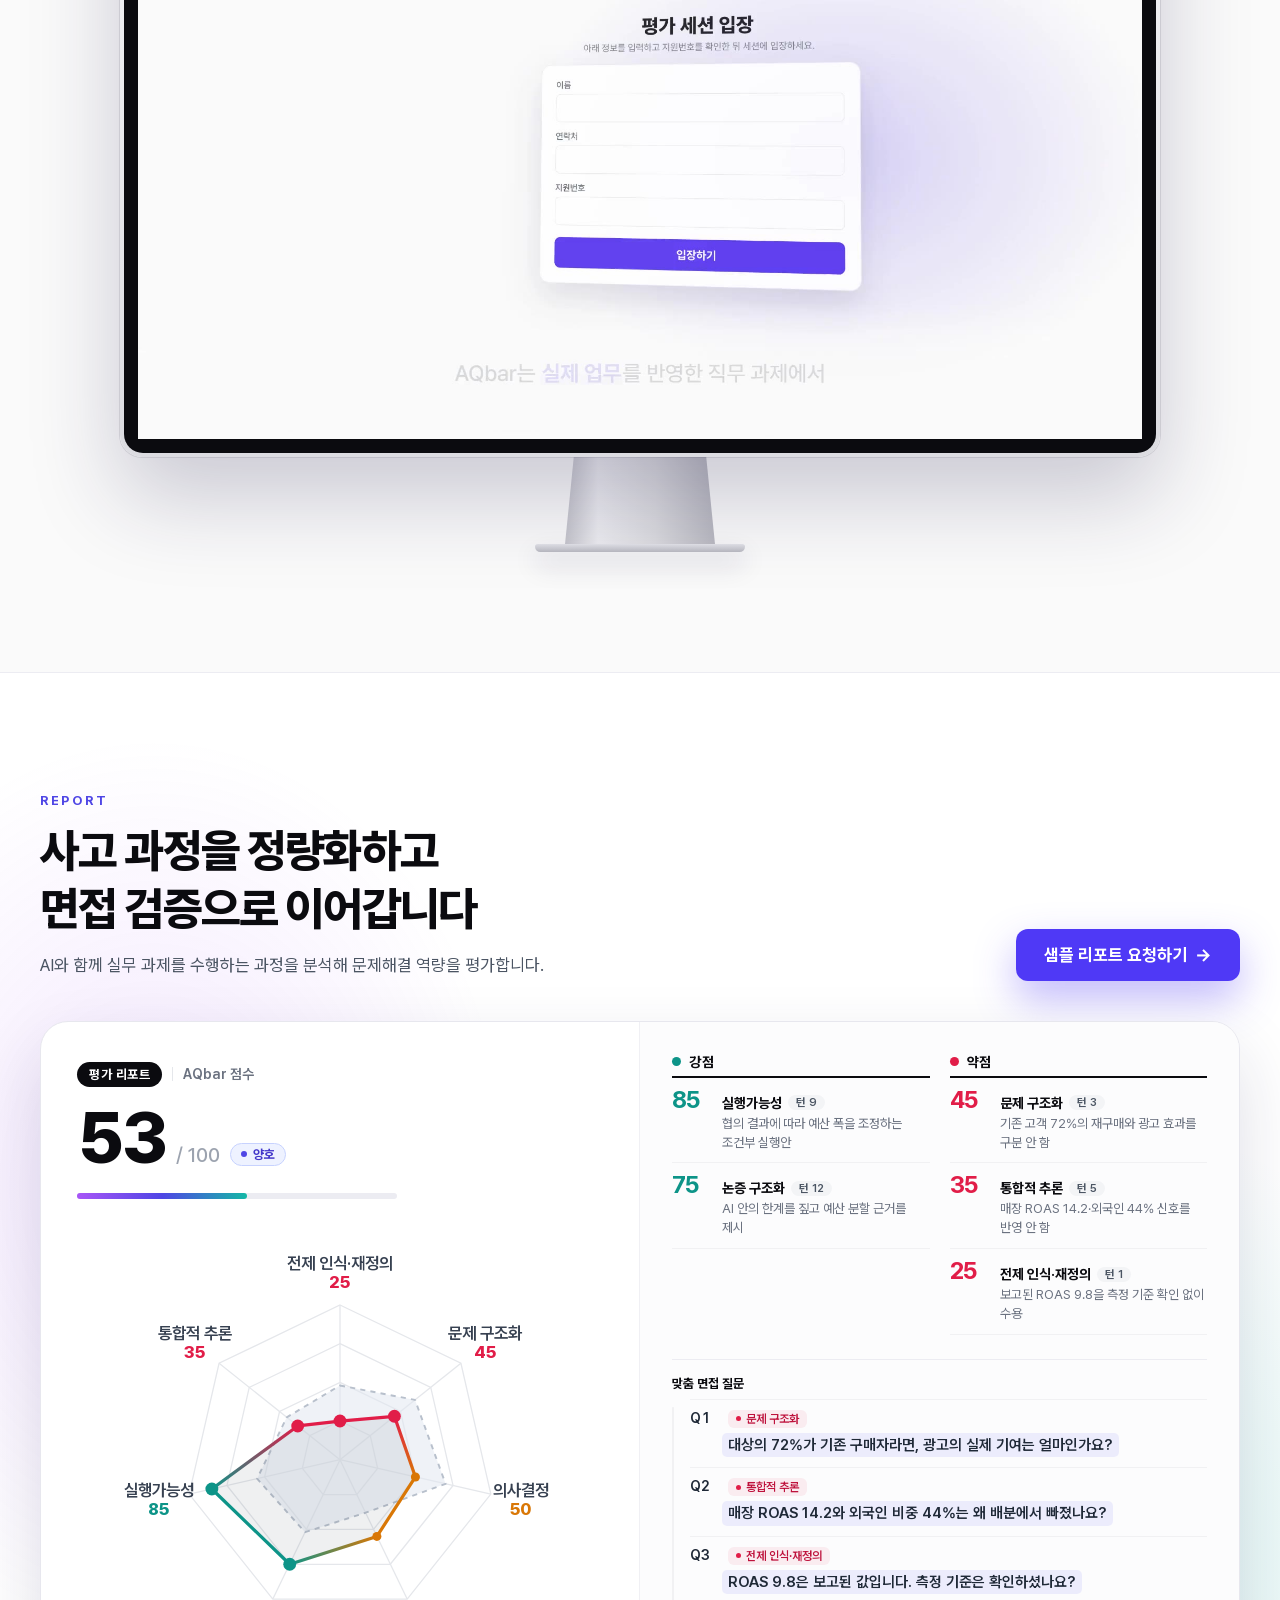
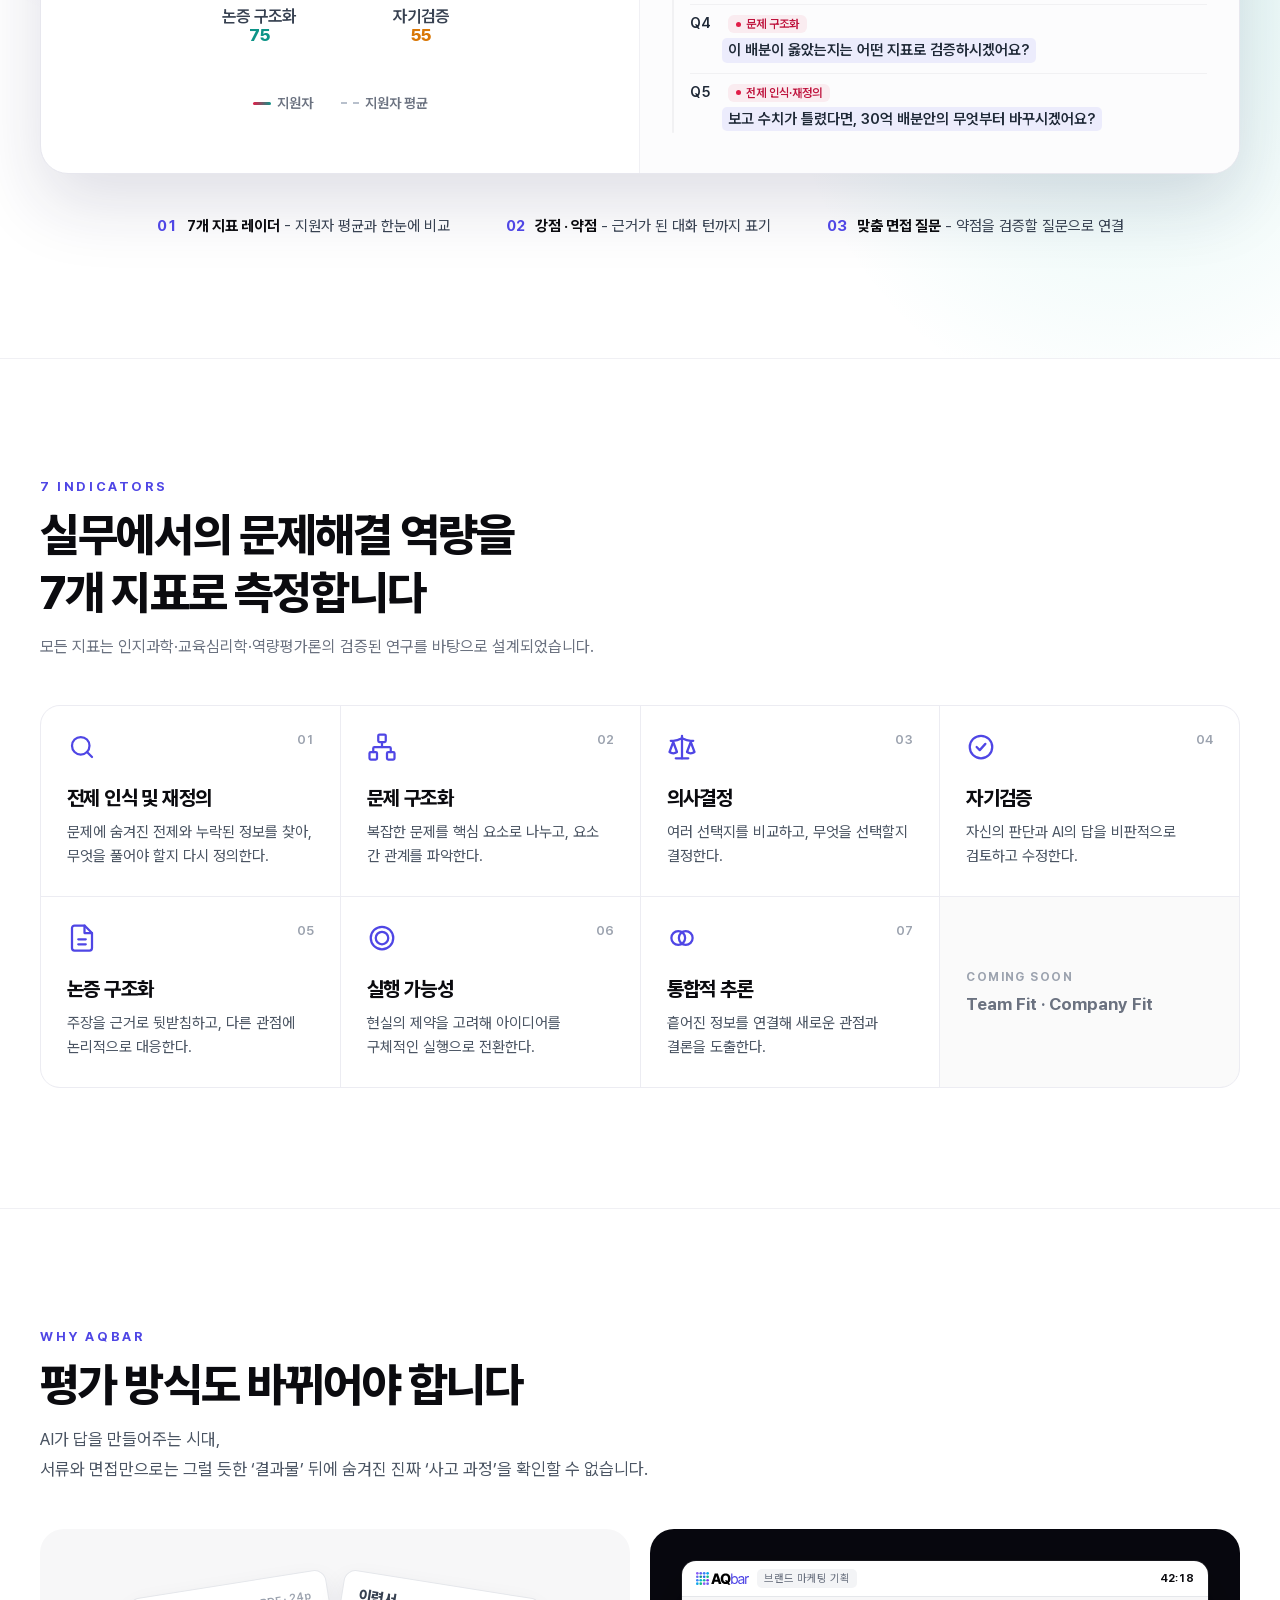
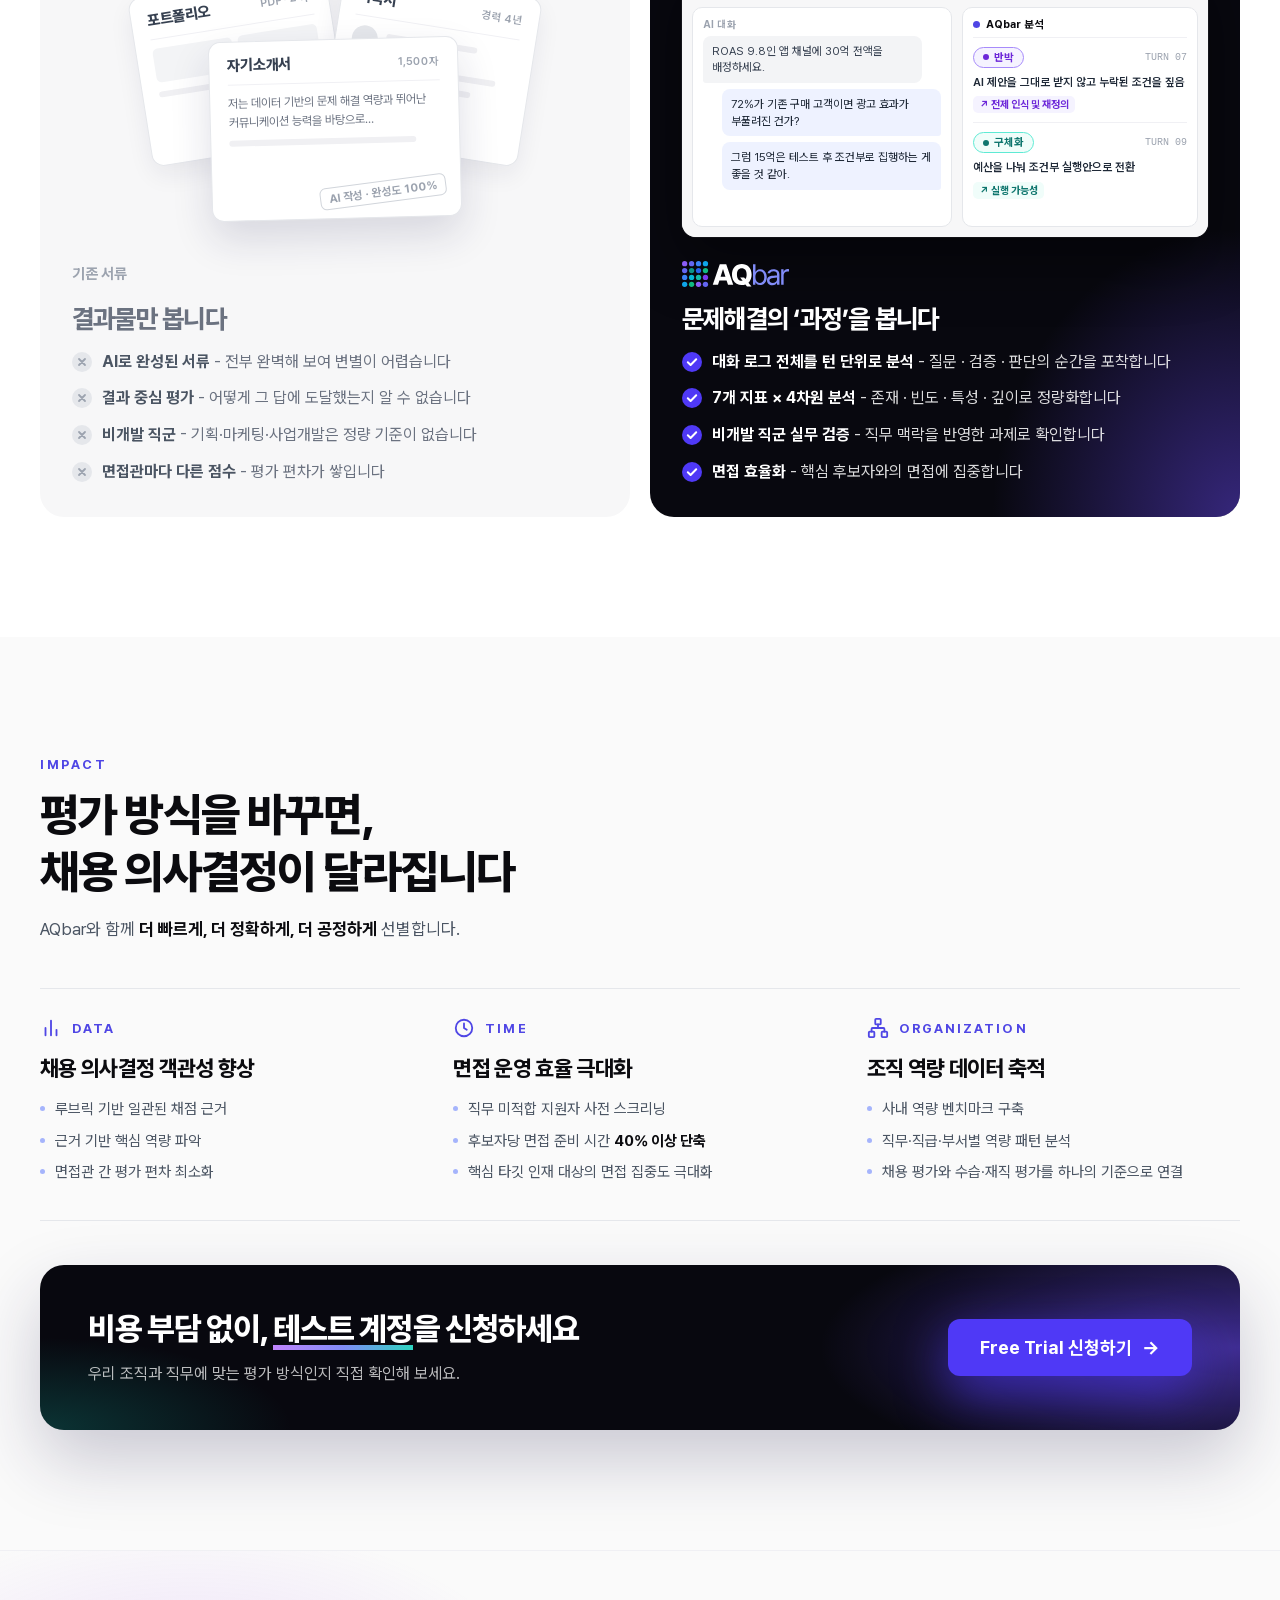
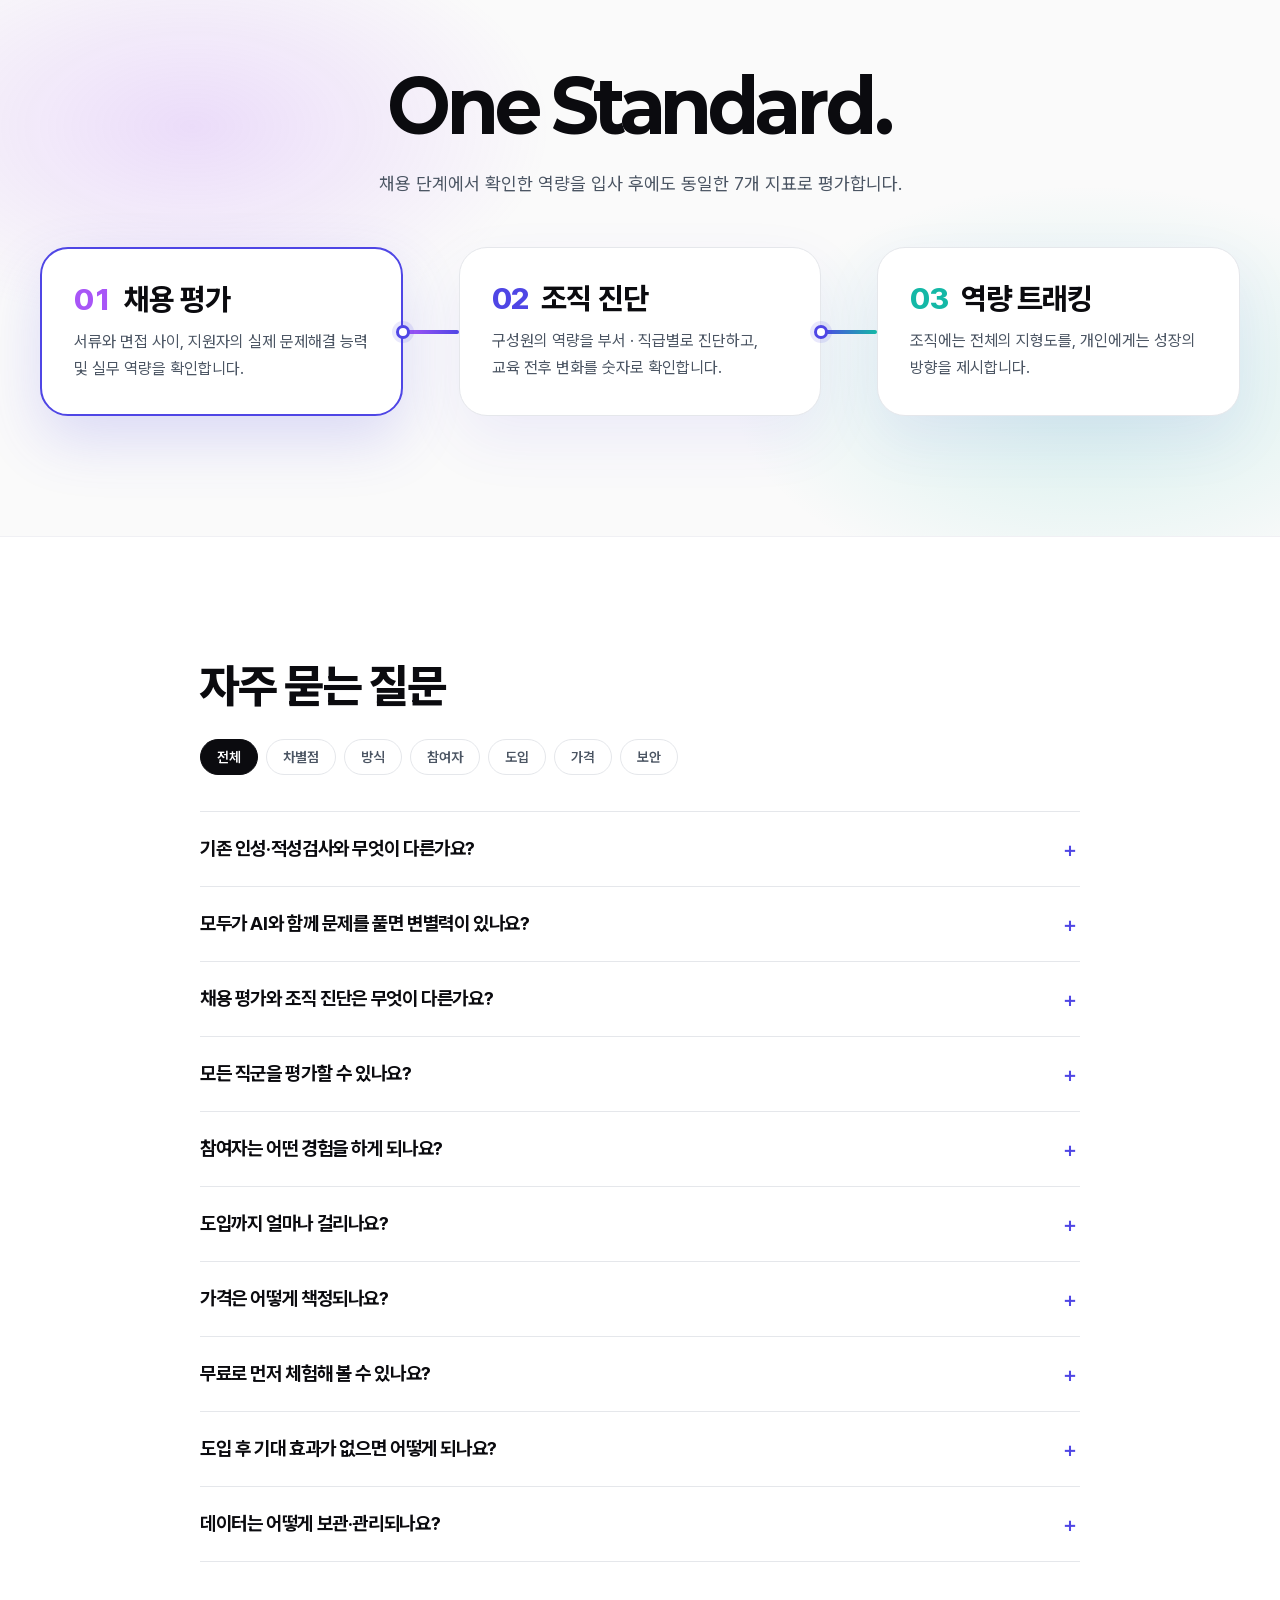
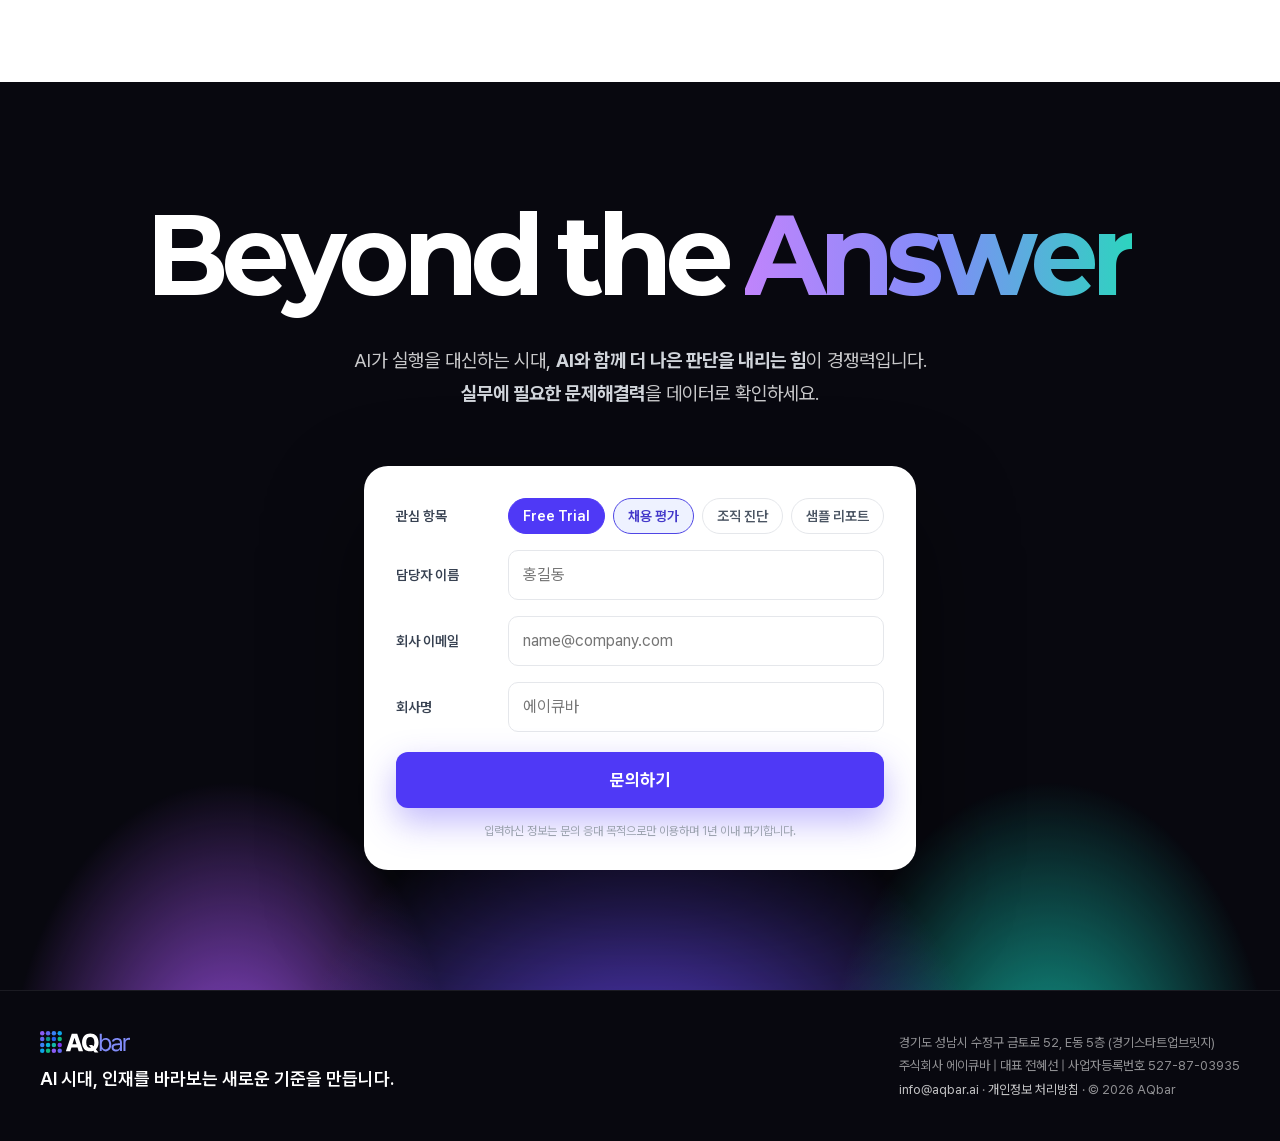
==== commit 1d483ff3: "메뉴 이동 위치·모바일 동작 다듬기 - [PC] 메뉴·버튼으로 섹션 이동 시 헤드라인 위 빈 공간을 섹션 위쪽 여백의 60%로   (120 → 72px, Beyond the Ans" ====
--- a/index.html
+++ b/index.html
@@ -81,6 +81,7 @@
   .aq-why-card{padding:28px 26px!important}
   .aq-why-sep{display:none}
   .aq-why-desc{display:block;margin-top:2px;font-size:14px;line-height:1.5}
+  .aq-ft-btn{margin-left:auto}
 }
 /* 360px대 작은 폰: Why AQbar 카드 여백을 줄여 설명이 한 줄에 들어가게 */
 @media (max-width:374.98px){.aq-why-card{padding:28px 20px!important}}
@@ -480,7 +481,7 @@
         <span style="font-size:clamp(24px,2.6vw,32px);font-weight:800;letter-spacing:-.04em;line-height:1.3">비용 부담 없이, <br class="aq-br-mo"><span style="background-image:linear-gradient(90deg,#c084fc,#818cf8 50%,#2dd4bf);background-repeat:no-repeat;background-size:100% 5px;background-position:0 100%;padding-bottom:2px">테스트 계정</span>을 신청하세요</span>
         <span style="font-size:16px;line-height:1.6;color:rgba(255,255,255,.72)">우리 조직과 직무에 맞는 평가 방식인지 직접 확인해 보세요.</span>
       </div>
-      <a href="#contact" class="hv-cta" style="position:relative;display:inline-flex;align-items:center;gap:10px;white-space:nowrap;font-size:18px;font-weight:700;color:#fff;background:#4f39f6;padding:18px 32px;border-radius:12px;box-shadow:0 18px 50px rgba(79,57,246,.6)">Free Trial 신청하기<span style="font-size:19px;line-height:1">→</span></a>
+      <a href="#contact" class="hv-cta aq-ft-btn" style="position:relative;display:inline-flex;align-items:center;gap:10px;white-space:nowrap;font-size:18px;font-weight:700;color:#fff;background:#4f39f6;padding:18px 32px;border-radius:12px;box-shadow:0 18px 50px rgba(79,57,246,.6)">Free Trial 신청하기<span style="font-size:19px;line-height:1">→</span></a>
     </div>
   </div>
 </section>
@@ -643,6 +644,21 @@
     topBtn.blur();
   });
 
+  // ── [PC] 메뉴·버튼으로 섹션 이동 시 헤드라인 위 빈 공간을 섹션 위쪽 여백의 60%로 ──
+  // (직접 스크롤할 때의 화면과 모바일 동작은 그대로)
+  document.addEventListener('click', function (e) {
+    var a = e.target.closest && e.target.closest('a[href^="#"]');
+    if (!a || isNarrow() || e.defaultPrevented) return;
+    var id = a.getAttribute('href').slice(1);
+    var el = id && document.getElementById(id);
+    if (!el || id === 'film' || id === 'top') return;
+    e.preventDefault();
+    var padTop = parseFloat(getComputedStyle(el).paddingTop) || 0;
+    var y = el.getBoundingClientRect().top + window.scrollY - nav.offsetHeight + padTop * 0.4;
+    window.scrollTo({ top: Math.max(0, y), behavior: reduceMotion ? 'auto' : 'smooth' });
+    if (history.replaceState) history.replaceState(null, '', '#' + id);
+  });
+
   // ── 모바일 햄버거 메뉴 ──
   var burger = document.getElementById('aq-burger');
   var menu = document.getElementById('aq-menu');
@@ -654,6 +670,13 @@
   burger.addEventListener('click', function () { setMenu(menu.hidden); });
   menu.querySelectorAll('[data-close-menu]').forEach(function (a) {
     a.addEventListener('click', function () { setMenu(false); });
+  });
+  // 메뉴가 열린 상태에서 메뉴 바깥을 누르거나 Esc 키를 누르면 닫기
+  document.addEventListener('click', function (e) {
+    if (!menu.hidden && !nav.contains(e.target)) setMenu(false);
+  });
+  document.addEventListener('keydown', function (e) {
+    if (e.key === 'Escape' && !menu.hidden) { setMenu(false); burger.focus(); }
   });
 
   // ── 기존 서류 일러스트: 좁은 화면에서 축소 ──
@@ -744,10 +767,19 @@
       }, { threshold: 0.6 }).observe(v);
     } else { load(); }
     document.querySelectorAll('[data-play-film]').forEach(function (a) {
-      a.addEventListener('click', function () {
+      a.addEventListener('click', function (ev) {
         load();
         try { v.currentTime = 0; } catch (e) {}
         play();
+        // [모바일] 모니터 그림(받침대 포함)을 메뉴 바 아래 화면 한가운데에 오도록
+        if (isNarrow()) {
+          ev.preventDefault();
+          var device = v.closest('section').firstElementChild;
+          var r = device.getBoundingClientRect(), navH = nav.offsetHeight;
+          var y = r.top + window.scrollY + r.height / 2 - (navH + (window.innerHeight - navH) / 2);
+          window.scrollTo({ top: Math.max(0, y), behavior: reduceMotion ? 'auto' : 'smooth' });
+          if (history.replaceState) history.replaceState(null, '', '#film');
+        }
       });
     });
   })();
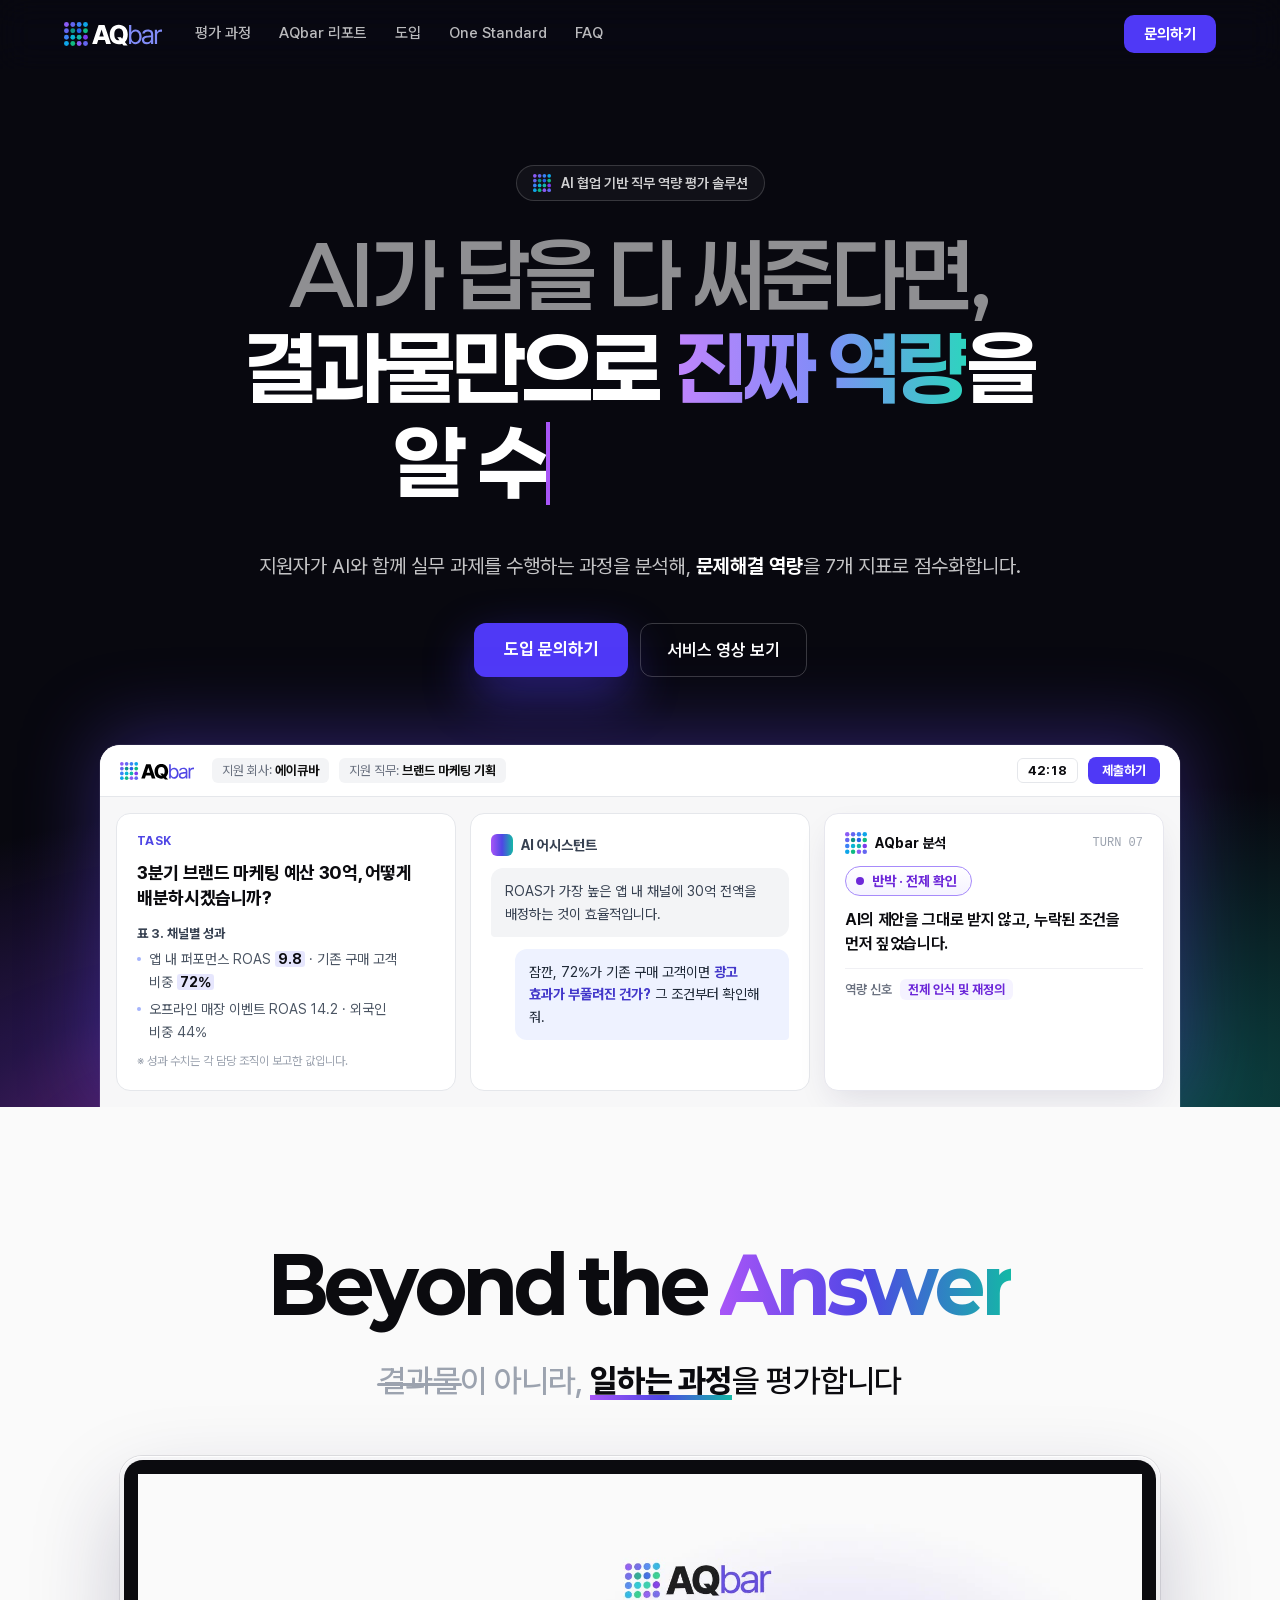
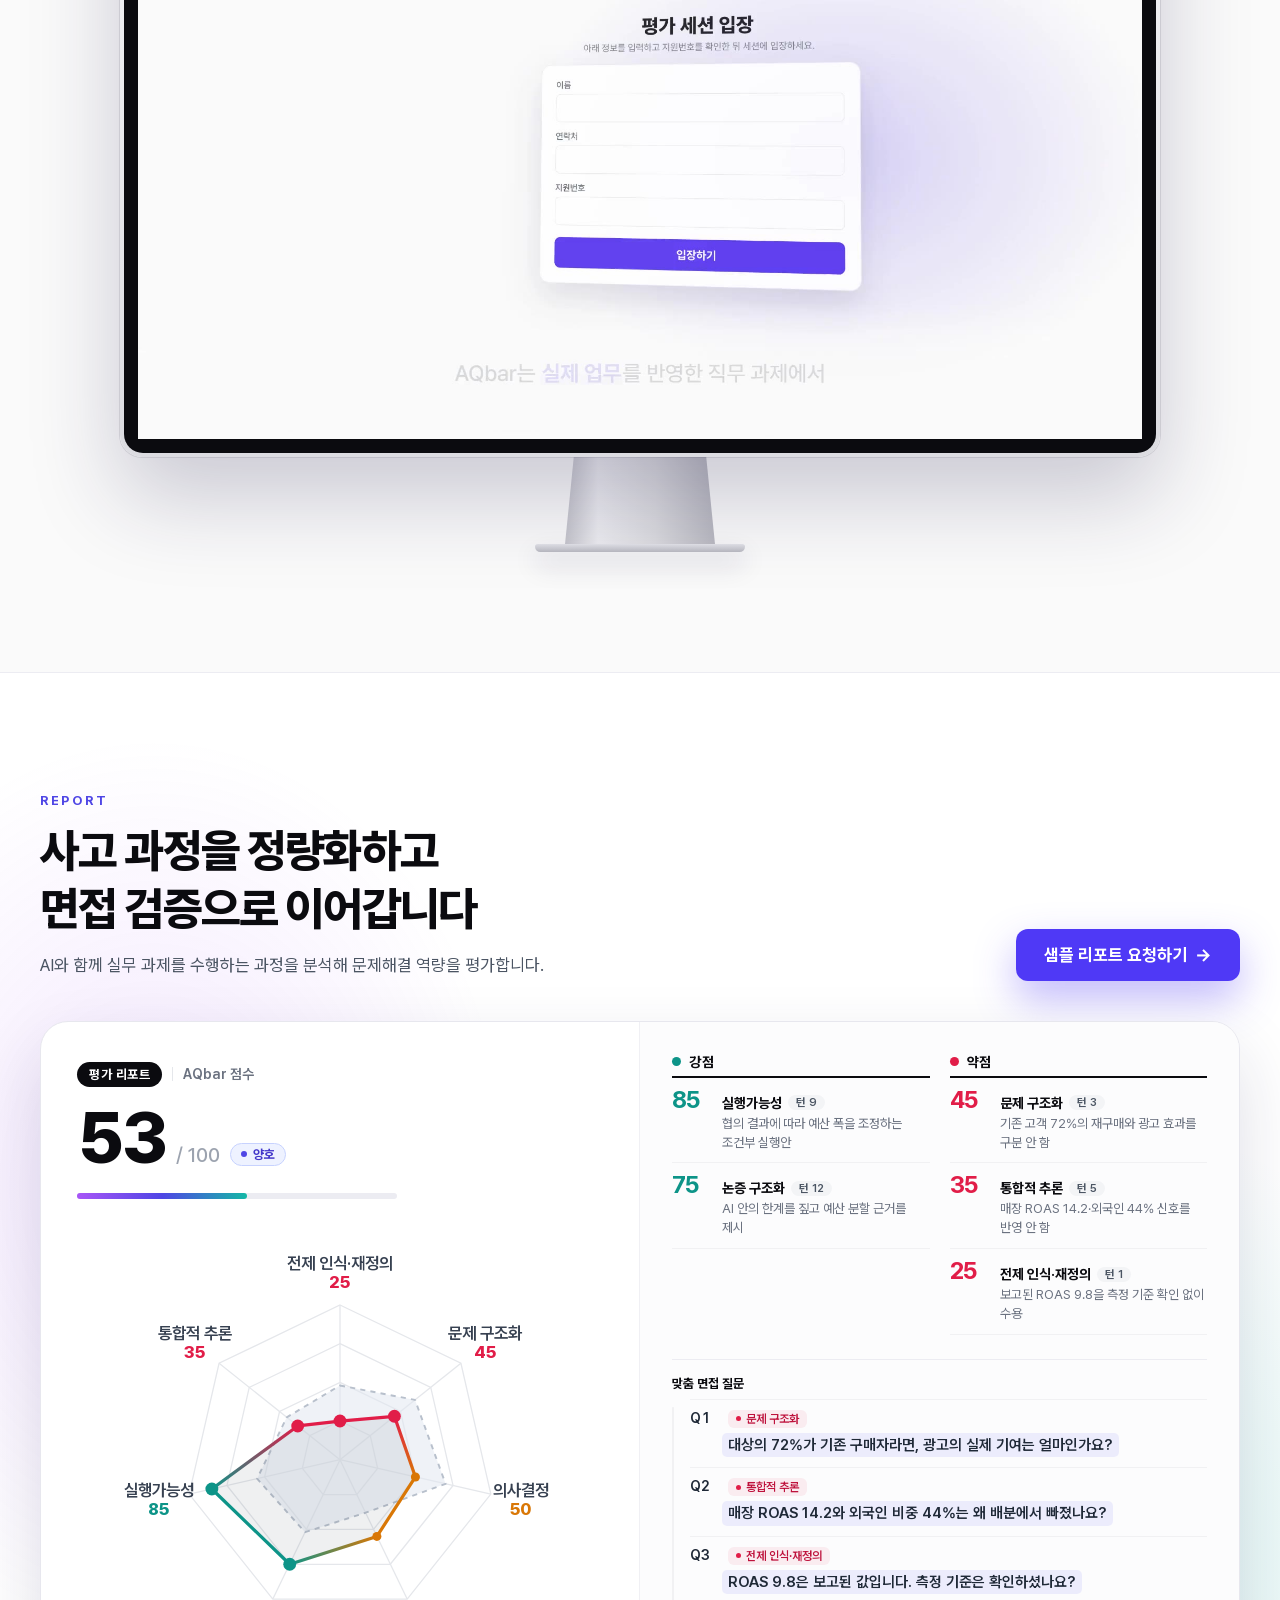
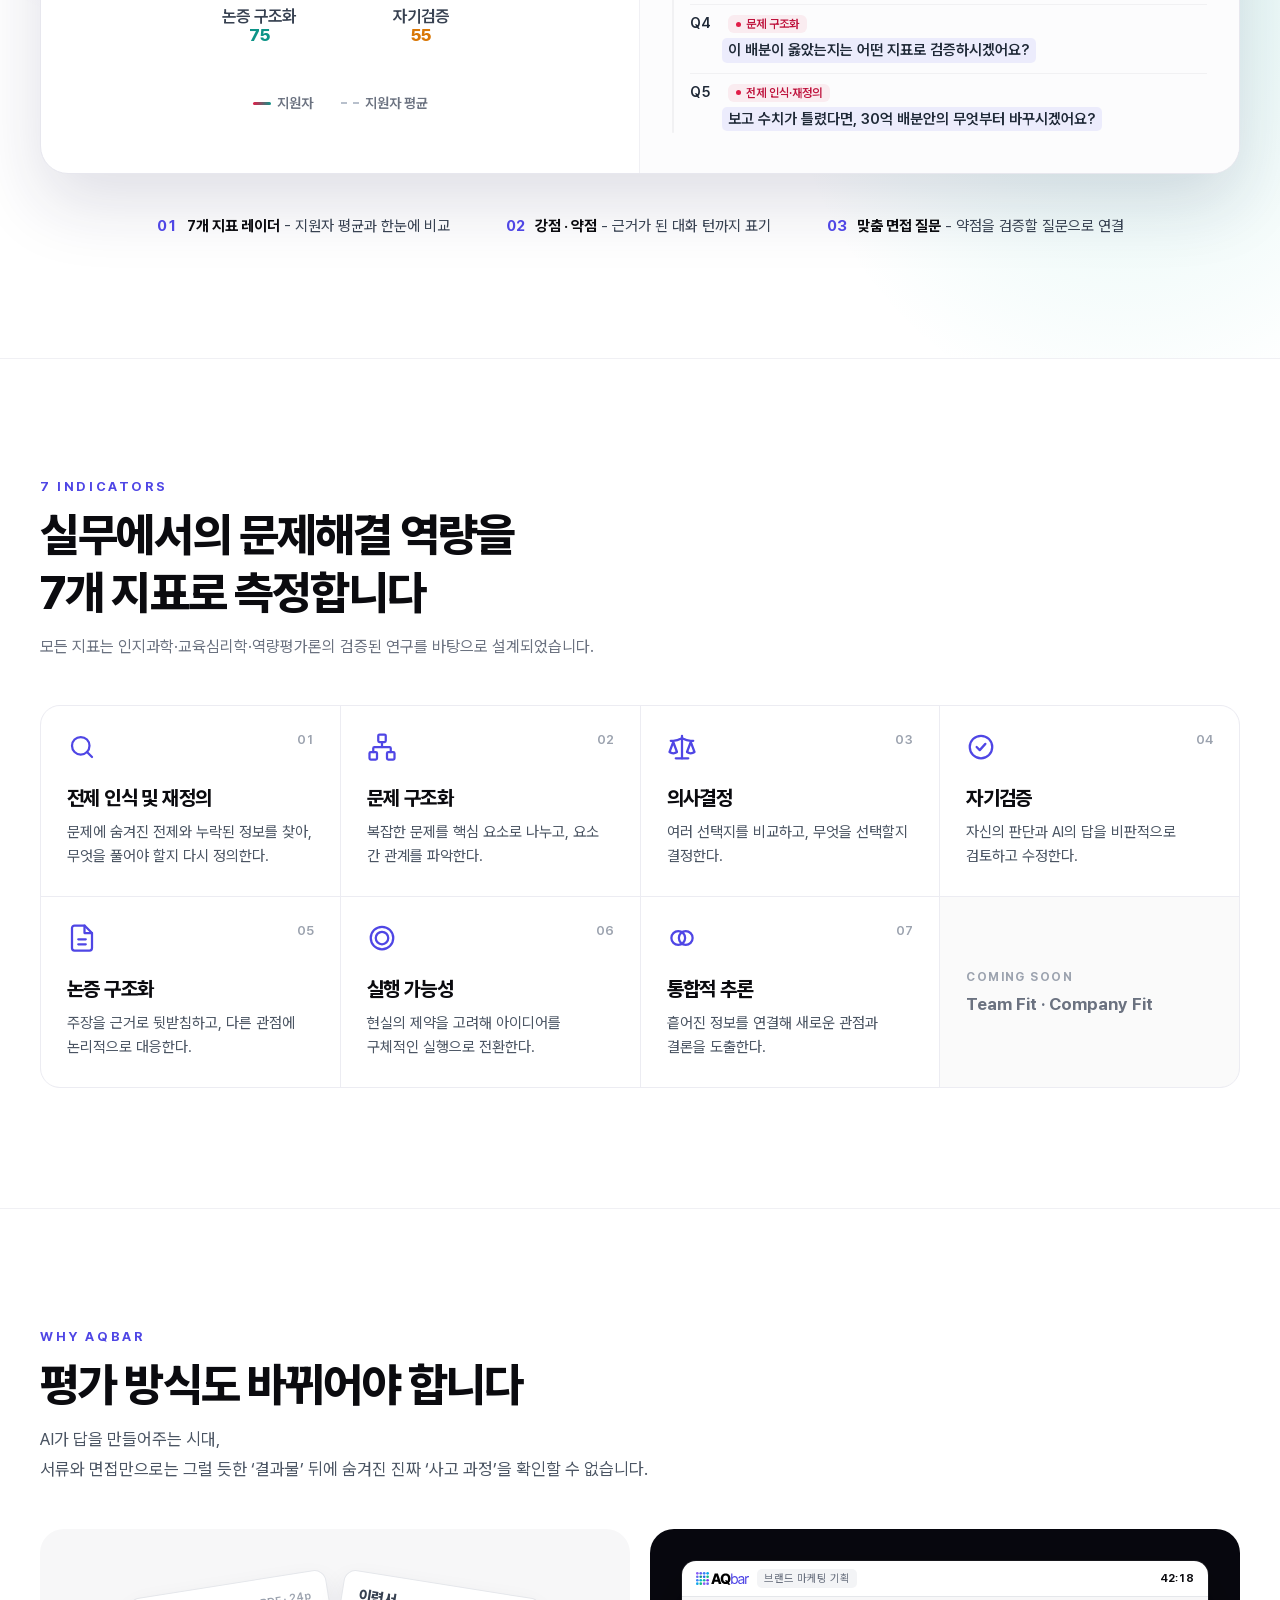
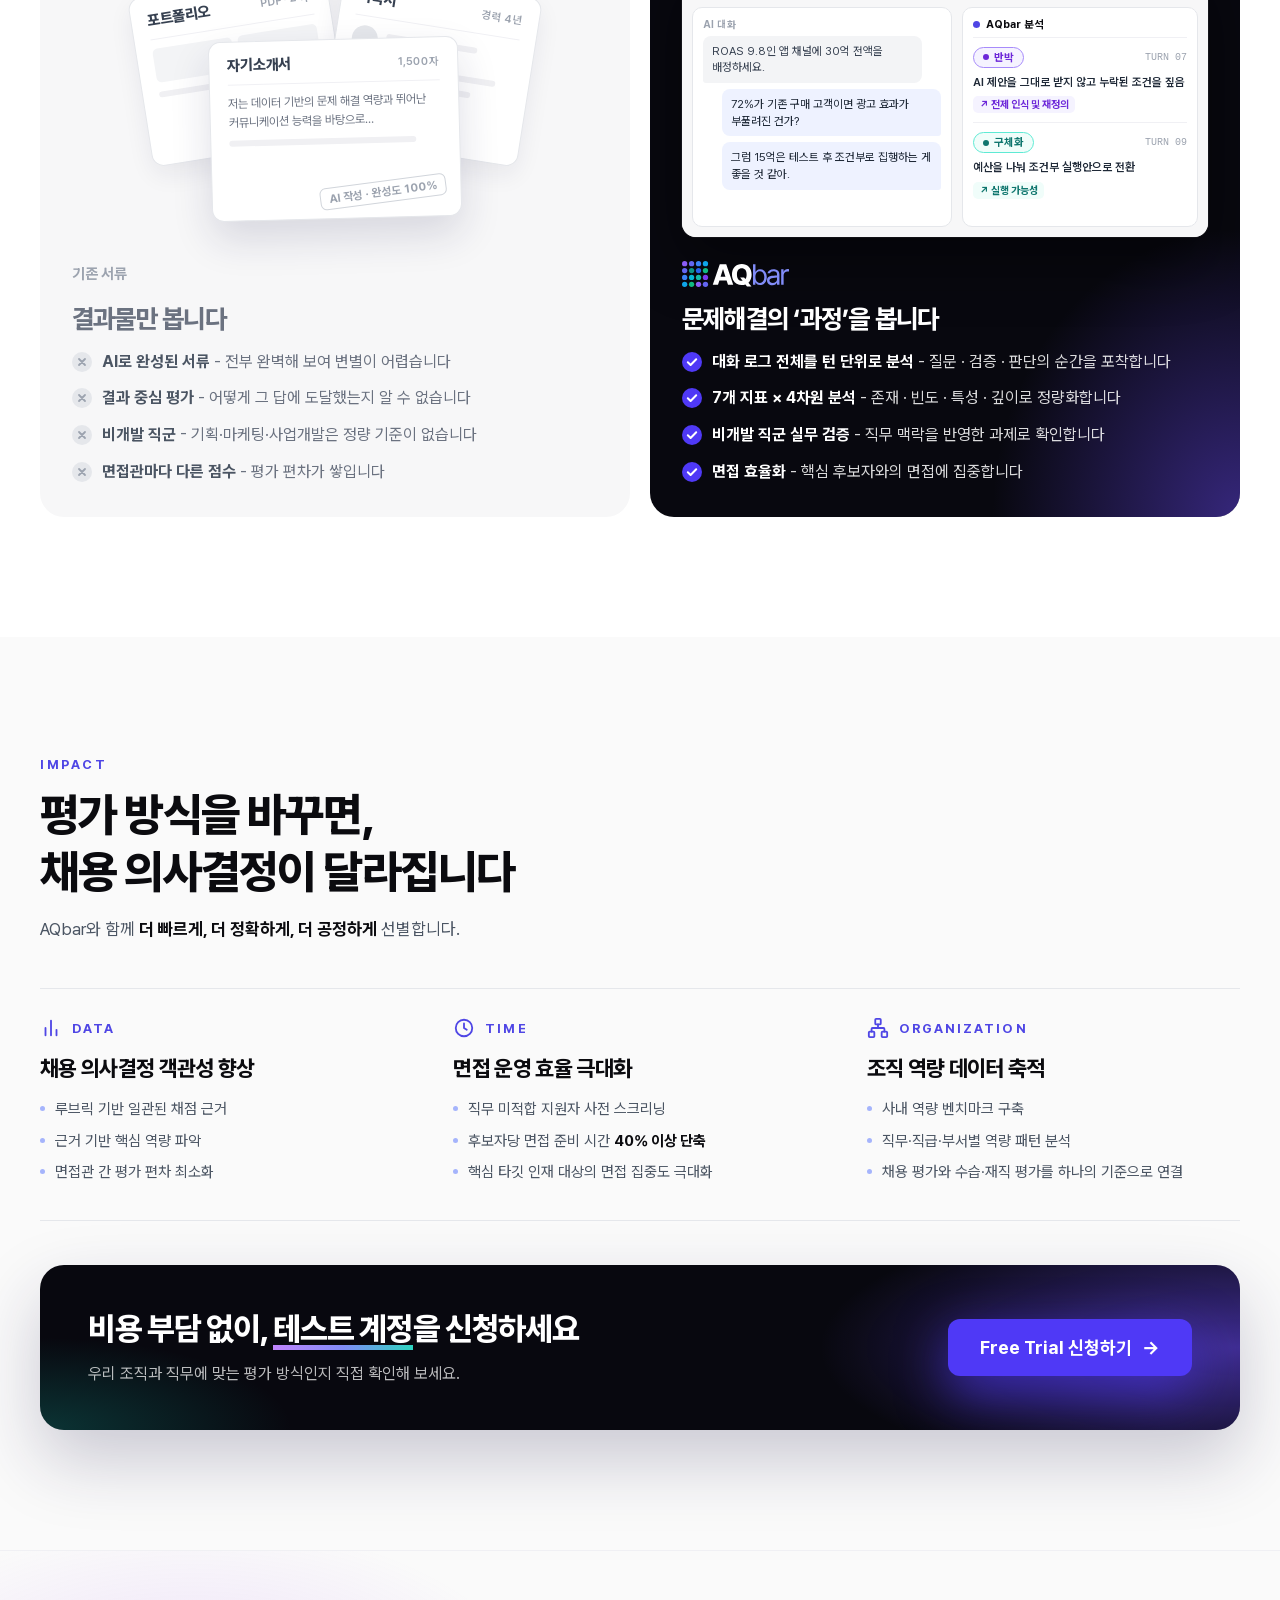
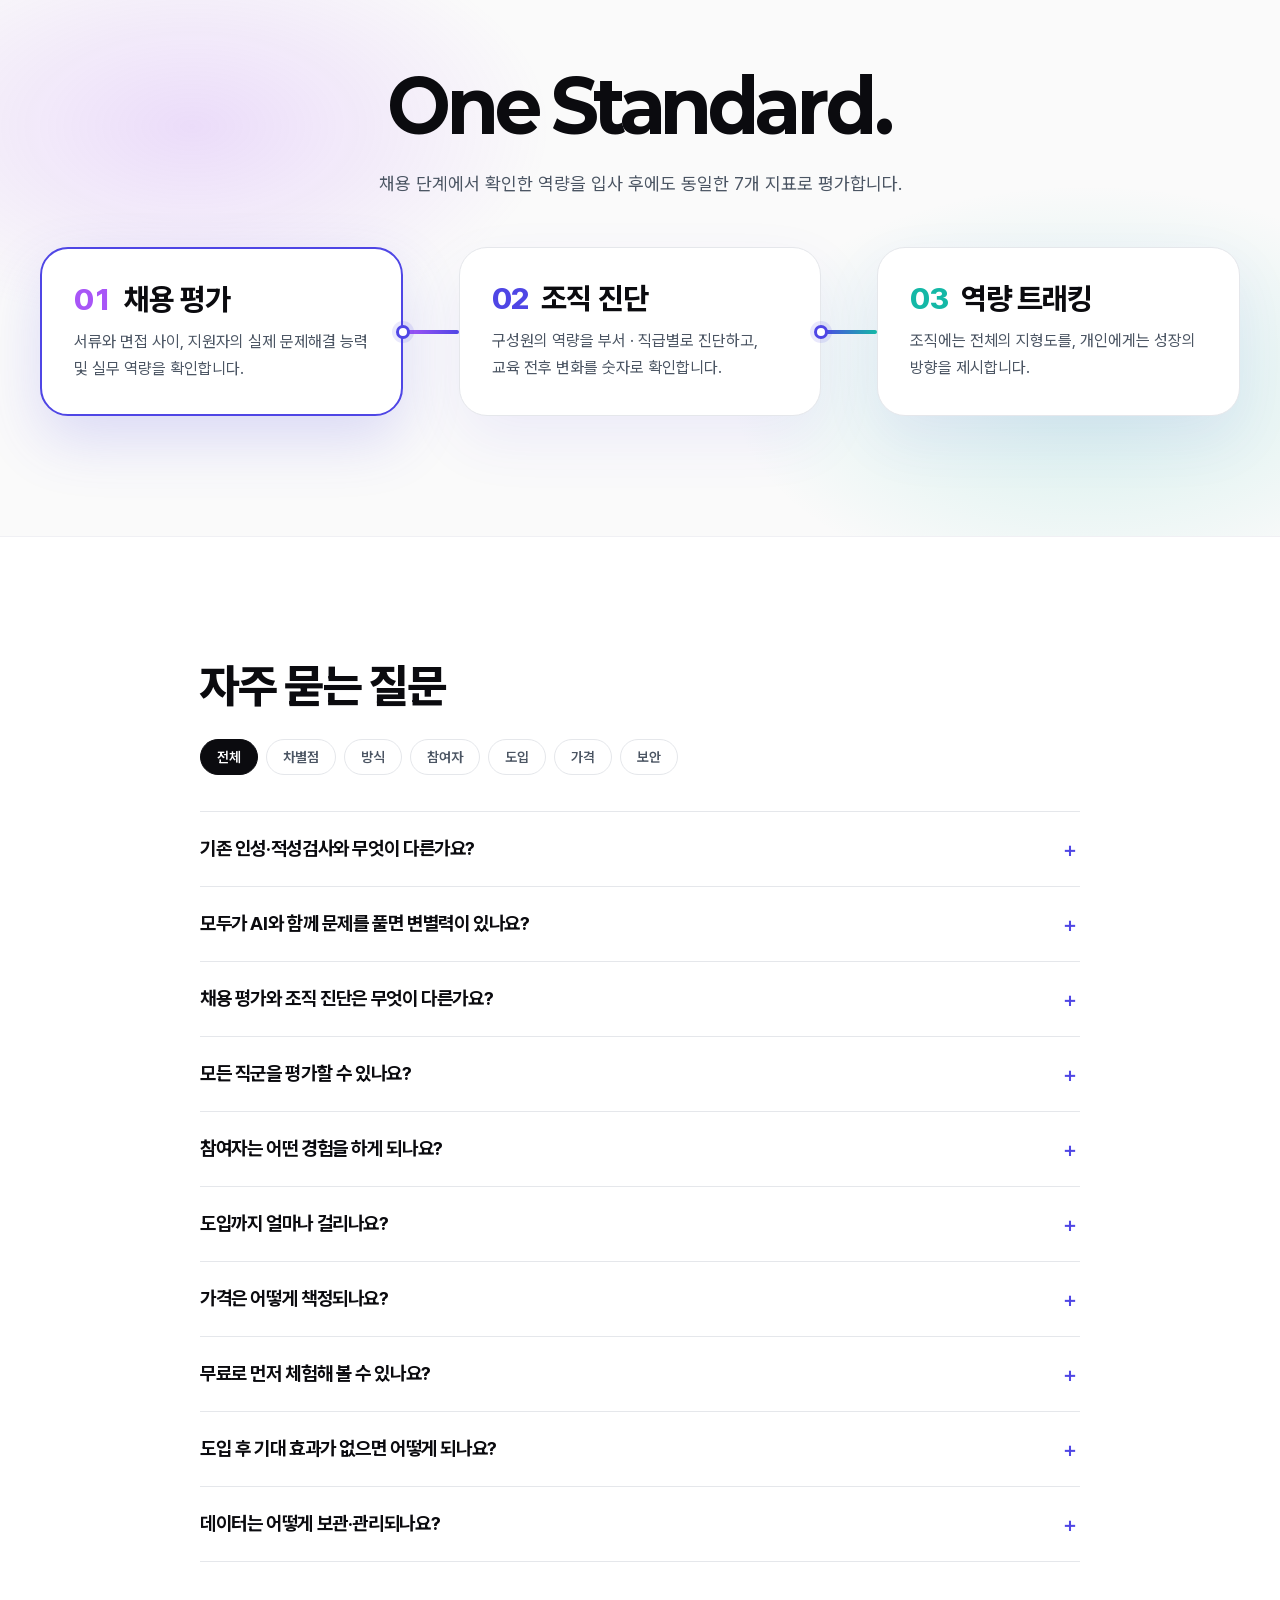
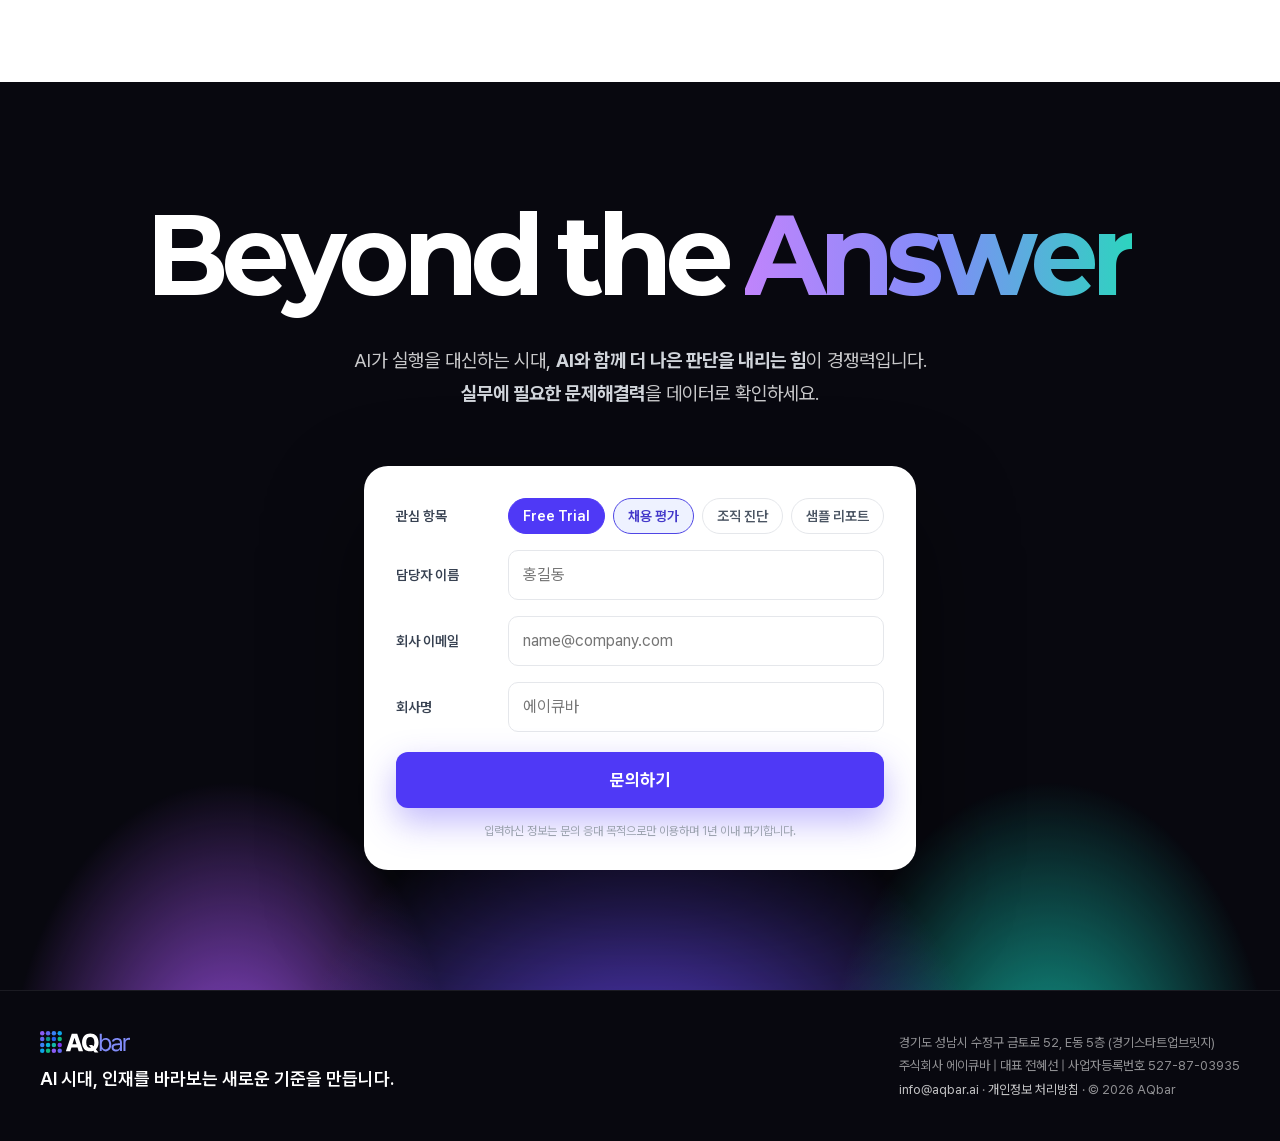
==== commit 31ab13d6: "메뉴 바 전환 시점·타이핑 줄바꿈 수정, 모바일 메뉴 이동 위치·One Standard 제목 크기 - [PC·모바일] 상단 메뉴 바: 히어로의 흰색 평가 화면 예시가 메뉴 바에 닿" ====
--- a/index.html
+++ b/index.html
@@ -82,6 +82,7 @@
   .aq-why-sep{display:none}
   .aq-why-desc{display:block;margin-top:2px;font-size:14px;line-height:1.5}
   .aq-ft-btn{margin-left:auto}
+  .aq-std-row > span{font-size:27px!important}
 }
 /* 360px대 작은 폰: Why AQbar 카드 여백을 줄여 설명이 한 줄에 들어가게 */
 @media (max-width:374.98px){.aq-why-card{padding:28px 20px!important}}
@@ -174,7 +175,7 @@
       <a href="#film" data-play-film class="hv-ghost" style="color:#fff;font-size:17px;font-weight:600;padding:16px 26px;border-radius:12px;white-space:nowrap;border:1px solid rgba(255,255,255,.2)">서비스 영상 보기</a>
     </div>
 
-    <div style="width:100%;max-width:1080px;margin-top:40px;background:#fff;color:#0b0b0f;border-radius:20px 20px 0 0;box-shadow:0 -10px 80px rgba(109,76,255,.35),0 0 0 1px rgba(255,255,255,.08);overflow:hidden;text-align:left">
+    <div data-hero-card style="width:100%;max-width:1080px;margin-top:40px;background:#fff;color:#0b0b0f;border-radius:20px 20px 0 0;box-shadow:0 -10px 80px rgba(109,76,255,.35),0 0 0 1px rgba(255,255,255,.08);overflow:hidden;text-align:left">
       <div style="height:52px;background:#fff;border-bottom:1px solid #e5e7eb;display:flex;align-items:center;gap:10px;padding:0 20px;font-size:13px;color:#6b7280;flex-wrap:nowrap;overflow:hidden">
         <img src="assets/aqbar-logo.svg" alt="AQbar" style="height:18px;display:block;margin-right:8px">
         <span style="display:var(--m-chip);background:#f3f4f6;padding:5px 10px;border-radius:6px;white-space:nowrap">지원 회사: <b style="color:#111">에이큐바</b></span>
@@ -495,17 +496,17 @@
     </div>
     <div style="width:100%;display:grid;grid-template-columns:var(--m-std-cols);align-items:stretch;text-align:left;position:relative">
       <div style="flex:1 1 260px;min-width:0;background:#fff;border:2px solid #4f46e5;border-radius:28px;padding:32px;display:flex;flex-direction:column;gap:12px;color:#0b0b0f;box-shadow:0 24px 60px rgba(79,70,229,.18)">
-        <div style="display:flex;align-items:baseline;gap:12px"><span style="font-size:30px;font-weight:800;letter-spacing:-.04em;color:#a855f7;font-variant-numeric:tabular-nums">01</span><span style="font-size:30px;font-weight:750;letter-spacing:-.03em">채용 평가</span></div>
+        <div class="aq-std-row" style="display:flex;align-items:baseline;gap:12px"><span style="font-size:30px;font-weight:800;letter-spacing:-.04em;color:#a855f7;font-variant-numeric:tabular-nums">01</span><span style="font-size:30px;font-weight:750;letter-spacing:-.03em">채용 평가</span></div>
         <span style="font-size:16px;line-height:1.65;color:#4b5563">서류와 면접 사이, 지원자의 실제 문제해결 능력 및 실무 역량을 확인합니다.</span>
       </div>
       <div style="display:flex;align-items:center;justify-content:center;min-height:48px"><div class="aq-link-h" style="position:relative;width:100%;height:4px"><i style="position:absolute;inset:0;border-radius:2px;background:linear-gradient(90deg,#a855f7,#4f46e5);display:block"></i><i style="position:absolute;width:14px;height:14px;border-radius:50%;background:#fff;border:3px solid #4f46e5;box-sizing:border-box;box-shadow:0 0 0 4px rgba(79,70,229,.12);display:block;top:-5px;left:-7px;animation:aqFlow 1.6s linear 0s infinite"></i></div><div class="aq-link-v" style="position:relative;width:4px;height:48px"><i style="position:absolute;inset:0;border-radius:2px;background:linear-gradient(180deg,#a855f7,#4f46e5);display:block"></i><i style="position:absolute;width:14px;height:14px;border-radius:50%;background:#fff;border:3px solid #4f46e5;box-sizing:border-box;box-shadow:0 0 0 4px rgba(79,70,229,.12);display:block;left:-5px;top:-7px;animation:aqFlowV 1.6s linear 0s infinite"></i></div></div>
       <div style="flex:1 1 260px;min-width:0;background:#fff;border:1.5px solid #e5e7eb;border-radius:28px;padding:32px;display:flex;flex-direction:column;gap:12px;color:#0b0b0f;box-shadow:0 24px 60px rgba(79,70,229,.08)">
-        <div style="display:flex;align-items:baseline;gap:12px"><span style="font-size:30px;font-weight:800;letter-spacing:-.04em;color:#4f46e5;font-variant-numeric:tabular-nums">02</span><span style="font-size:30px;font-weight:750;letter-spacing:-.03em">조직 진단</span></div>
+        <div class="aq-std-row" style="display:flex;align-items:baseline;gap:12px"><span style="font-size:30px;font-weight:800;letter-spacing:-.04em;color:#4f46e5;font-variant-numeric:tabular-nums">02</span><span style="font-size:30px;font-weight:750;letter-spacing:-.03em">조직 진단</span></div>
         <span style="font-size:16px;line-height:1.65;color:#4b5563">구성원의 역량을 부서 · 직급별로 진단하고, 교육 전후 변화를 숫자로 확인합니다.</span>
       </div>
       <div style="display:flex;align-items:center;justify-content:center;min-height:48px"><div class="aq-link-h" style="position:relative;width:100%;height:4px"><i style="position:absolute;inset:0;border-radius:2px;background:linear-gradient(90deg,#4f46e5,#14b8a6);display:block"></i><i style="position:absolute;width:14px;height:14px;border-radius:50%;background:#fff;border:3px solid #4f46e5;box-sizing:border-box;box-shadow:0 0 0 4px rgba(79,70,229,.12);display:block;top:-5px;left:-7px;animation:aqFlow 1.6s linear 0s infinite"></i></div><div class="aq-link-v" style="position:relative;width:4px;height:48px"><i style="position:absolute;inset:0;border-radius:2px;background:linear-gradient(180deg,#4f46e5,#14b8a6);display:block"></i><i style="position:absolute;width:14px;height:14px;border-radius:50%;background:#fff;border:3px solid #4f46e5;box-sizing:border-box;box-shadow:0 0 0 4px rgba(79,70,229,.12);display:block;left:-5px;top:-7px;animation:aqFlowV 1.6s linear 0s infinite"></i></div></div>
       <div style="flex:1 1 260px;min-width:0;background:#fff;border:1.5px solid #e5e7eb;border-radius:28px;padding:32px;display:flex;flex-direction:column;gap:12px;box-shadow:0 24px 60px rgba(79,70,229,.08)">
-        <div style="display:flex;align-items:baseline;gap:12px"><span style="font-size:30px;font-weight:800;letter-spacing:-.04em;color:#14b8a6;font-variant-numeric:tabular-nums">03</span><span style="font-size:30px;font-weight:750;letter-spacing:-.03em">역량 트래킹</span></div>
+        <div class="aq-std-row" style="display:flex;align-items:baseline;gap:12px"><span style="font-size:30px;font-weight:800;letter-spacing:-.04em;color:#14b8a6;font-variant-numeric:tabular-nums">03</span><span style="font-size:30px;font-weight:750;letter-spacing:-.03em">역량 트래킹</span></div>
         <span style="font-size:16px;line-height:1.65;color:#4b5563">조직에는 전체의 지형도를, 개인에게는 성장의 방향을 제시합니다.</span>
       </div>
     </div>
@@ -626,9 +627,10 @@
 
   // ── 상단 메뉴: 히어로를 지나면 라이트 모드 ──
   var nav = document.getElementById('aq-nav');
-  var hero = document.getElementById('top');
+  var heroCard = document.querySelector('[data-hero-card]');
   function updateNav() {
-    var past = hero ? hero.getBoundingClientRect().bottom <= nav.getBoundingClientRect().bottom + 1 : window.scrollY > 400;
+    // 히어로 아래쪽 흰색 평가 화면 예시가 메뉴 바에 닿으면 밝은 모드로
+    var past = heroCard ? heroCard.getBoundingClientRect().top <= nav.getBoundingClientRect().bottom : window.scrollY > 400;
     nav.classList.toggle('is-light', past);
   }
   window.addEventListener('scroll', updateNav, { passive: true });
@@ -644,11 +646,11 @@
     topBtn.blur();
   });
 
-  // ── [PC] 메뉴·버튼으로 섹션 이동 시 헤드라인 위 빈 공간을 섹션 위쪽 여백의 60%로 ──
-  // (직접 스크롤할 때의 화면과 모바일 동작은 그대로)
+  // ── 메뉴·버튼으로 섹션 이동 시 헤드라인 위 빈 공간을 섹션 위쪽 여백의 60%로 (PC·모바일) ──
+  // (직접 스크롤할 때의 화면은 그대로)
   document.addEventListener('click', function (e) {
     var a = e.target.closest && e.target.closest('a[href^="#"]');
-    if (!a || isNarrow() || e.defaultPrevented) return;
+    if (!a || e.defaultPrevented) return;
     var id = a.getAttribute('href').slice(1);
     var el = id && document.getElementById(id);
     if (!el || id === 'film' || id === 'top') return;
@@ -702,6 +704,30 @@
     for (var i = 1; i < segs.length; i++) nRest += segs[i].chars.length;
     var t0 = null, lastShown = -1, built = false, bar = null;
 
+    // 타이핑 중에도 단어 중간에서 줄이 바뀌지 않도록, 단어마다 줄바꿈 금지 묶음으로 그린다
+    // (안 보이는 나머지 글자도 자리를 차지해 최종 줄 나눔과 똑같이 유지)
+    function buildSeg(s, k, withCaret) {
+      s.el.textContent = '';
+      var caretAt = withCaret ? k : -1, pos = 0;
+      var tokens = s.chars.join('').split(/( )/).filter(function (x) { return x; });
+      tokens.forEach(function (tok, ti) {
+        var start = pos, end = pos + tok.length; pos = end;
+        if (tok === ' ') {
+          var sp = document.createElement('span'); sp.textContent = ' ';
+          if (start >= k) sp.style.visibility = 'hidden';
+          s.el.appendChild(sp); return;
+        }
+        var word = document.createElement('span'); word.style.whiteSpace = 'nowrap';
+        var cut = Math.max(0, Math.min(tok.length, k - start));
+        if (cut) word.appendChild(document.createTextNode(tok.slice(0, cut)));
+        if (caretAt >= start && caretAt <= end && (caretAt > start || start === 0 || tokens[ti - 1] === ' ')) {
+          var c = document.createElement('span'); c.className = 'aq-caret';
+          bar = document.createElement('i'); c.appendChild(bar); word.appendChild(c); caretAt = -1;
+        }
+        if (cut < tok.length) { var rest = document.createElement('span'); rest.style.visibility = 'hidden'; rest.textContent = tok.slice(cut); word.appendChild(rest); }
+        s.el.appendChild(word);
+      });
+    }
     function render(t) {
       var shown = (t < 0.3 ? 0 : t < 1.4 ? Math.round(n1 * (t - 0.3) / 1.1) : n1) +
                   (t < 2.5 ? 0 : Math.min(nRest, Math.round(nRest * (t - 2.5) / 2.0)));
@@ -711,15 +737,9 @@
         var idx = 0, placed = false;
         segs.forEach(function (s) {
           var k = Math.max(0, Math.min(s.chars.length, shown - idx)); idx += s.chars.length;
-          s.el.textContent = s.chars.slice(0, k).join('');
-          if (!placed && (k < s.chars.length || idx >= shown)) {
-            var c = document.createElement('span'); c.className = 'aq-caret';
-            bar = document.createElement('i'); c.appendChild(bar); s.el.appendChild(c); placed = true;
-          }
-          if (k < s.chars.length) {
-            var rest = document.createElement('span'); rest.style.visibility = 'hidden';
-            rest.textContent = s.chars.slice(k).join(''); s.el.appendChild(rest);
-          }
+          var withCaret = !placed && (k < s.chars.length || idx >= shown);
+          if (withCaret) placed = true;
+          buildSeg(s, k, withCaret);
           if (s.kind === 'k' && done) {
             s.el.classList.add('is-done');
             var line = document.createElement('i'); line.className = 'aq-key-line'; s.el.appendChild(line);
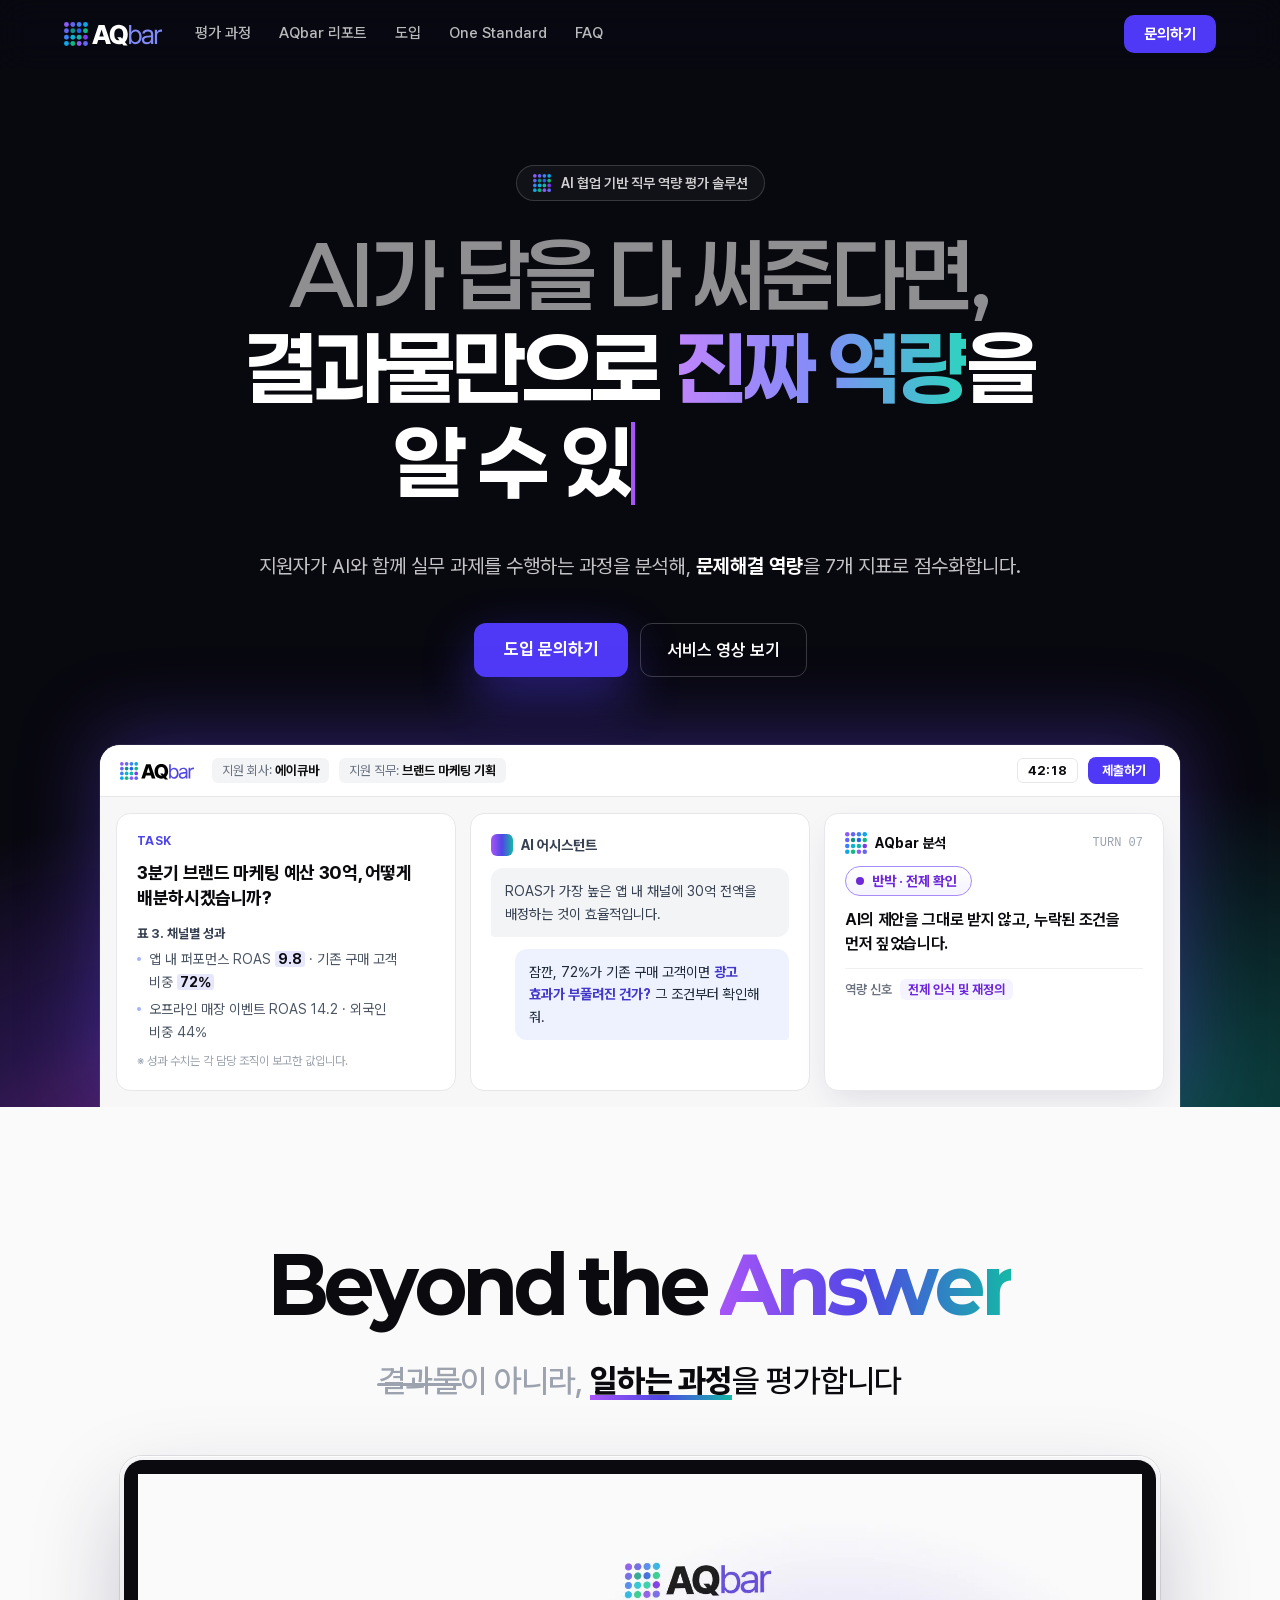
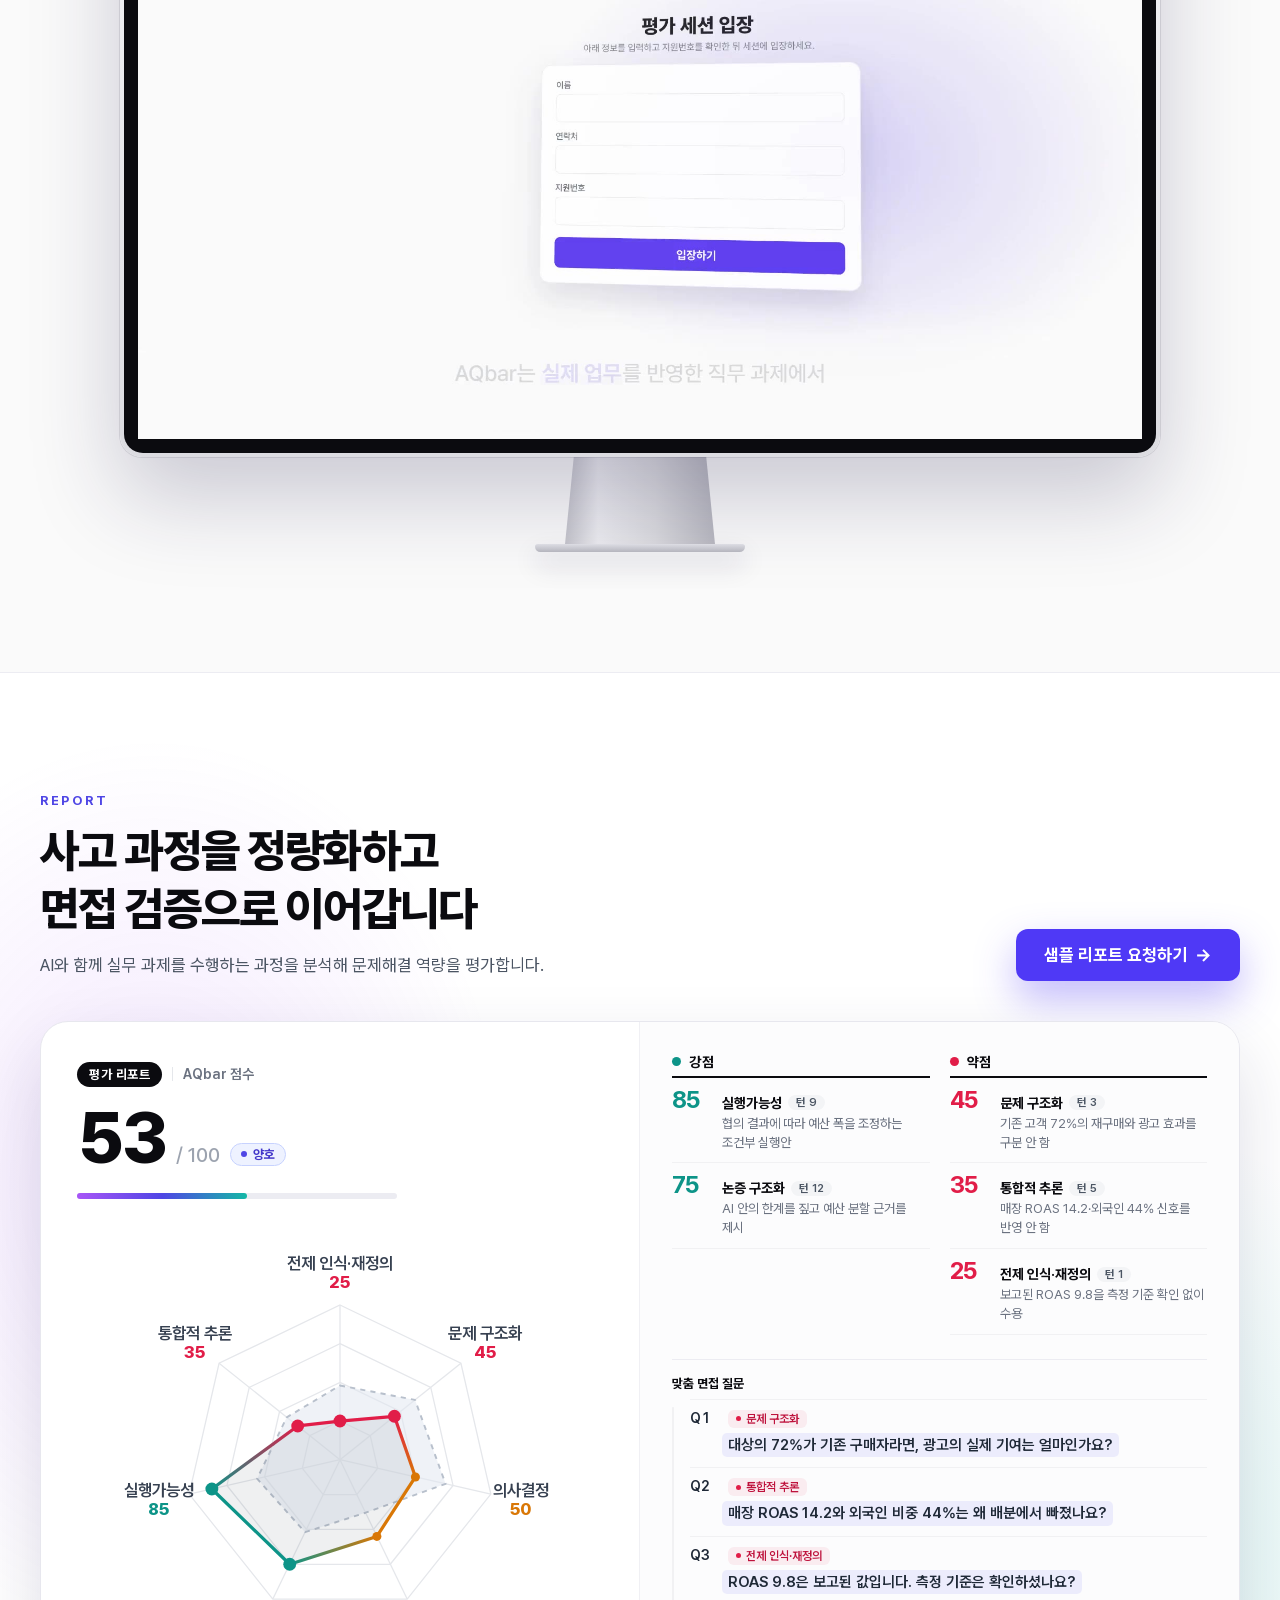
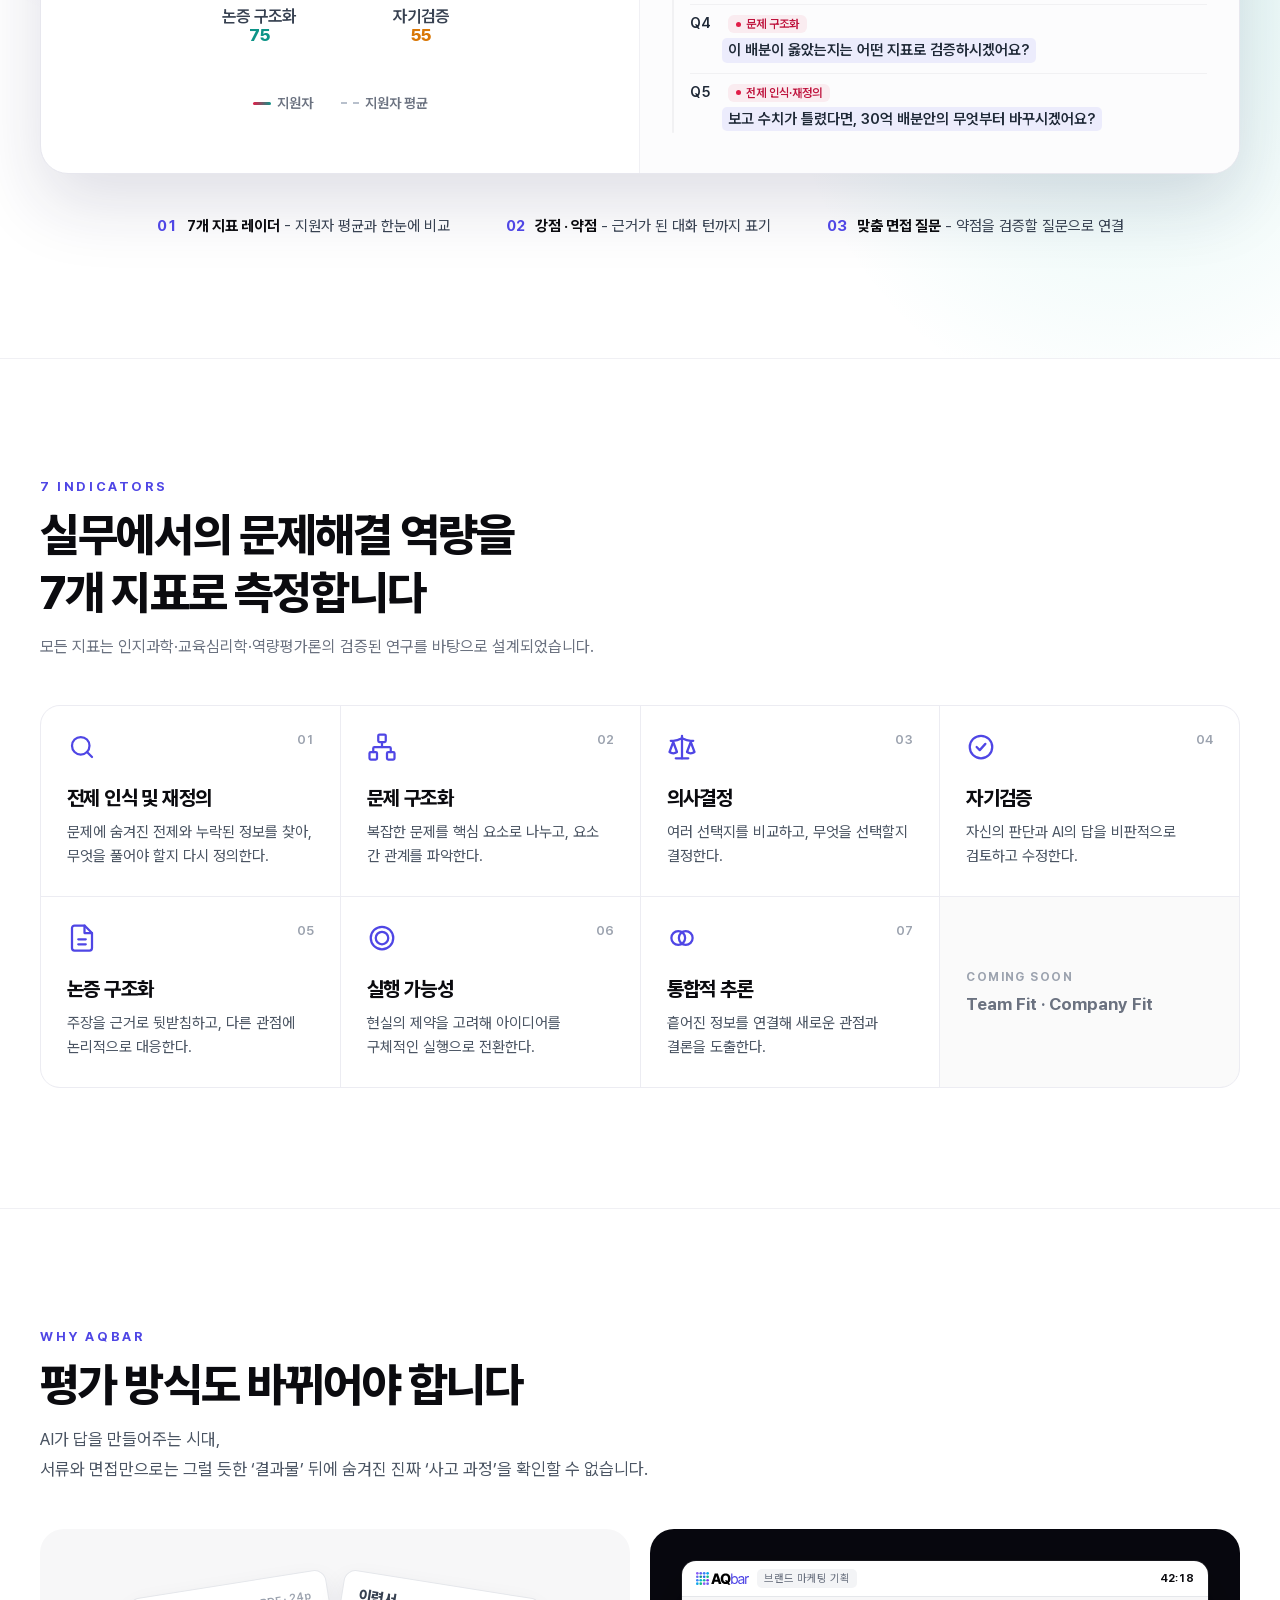
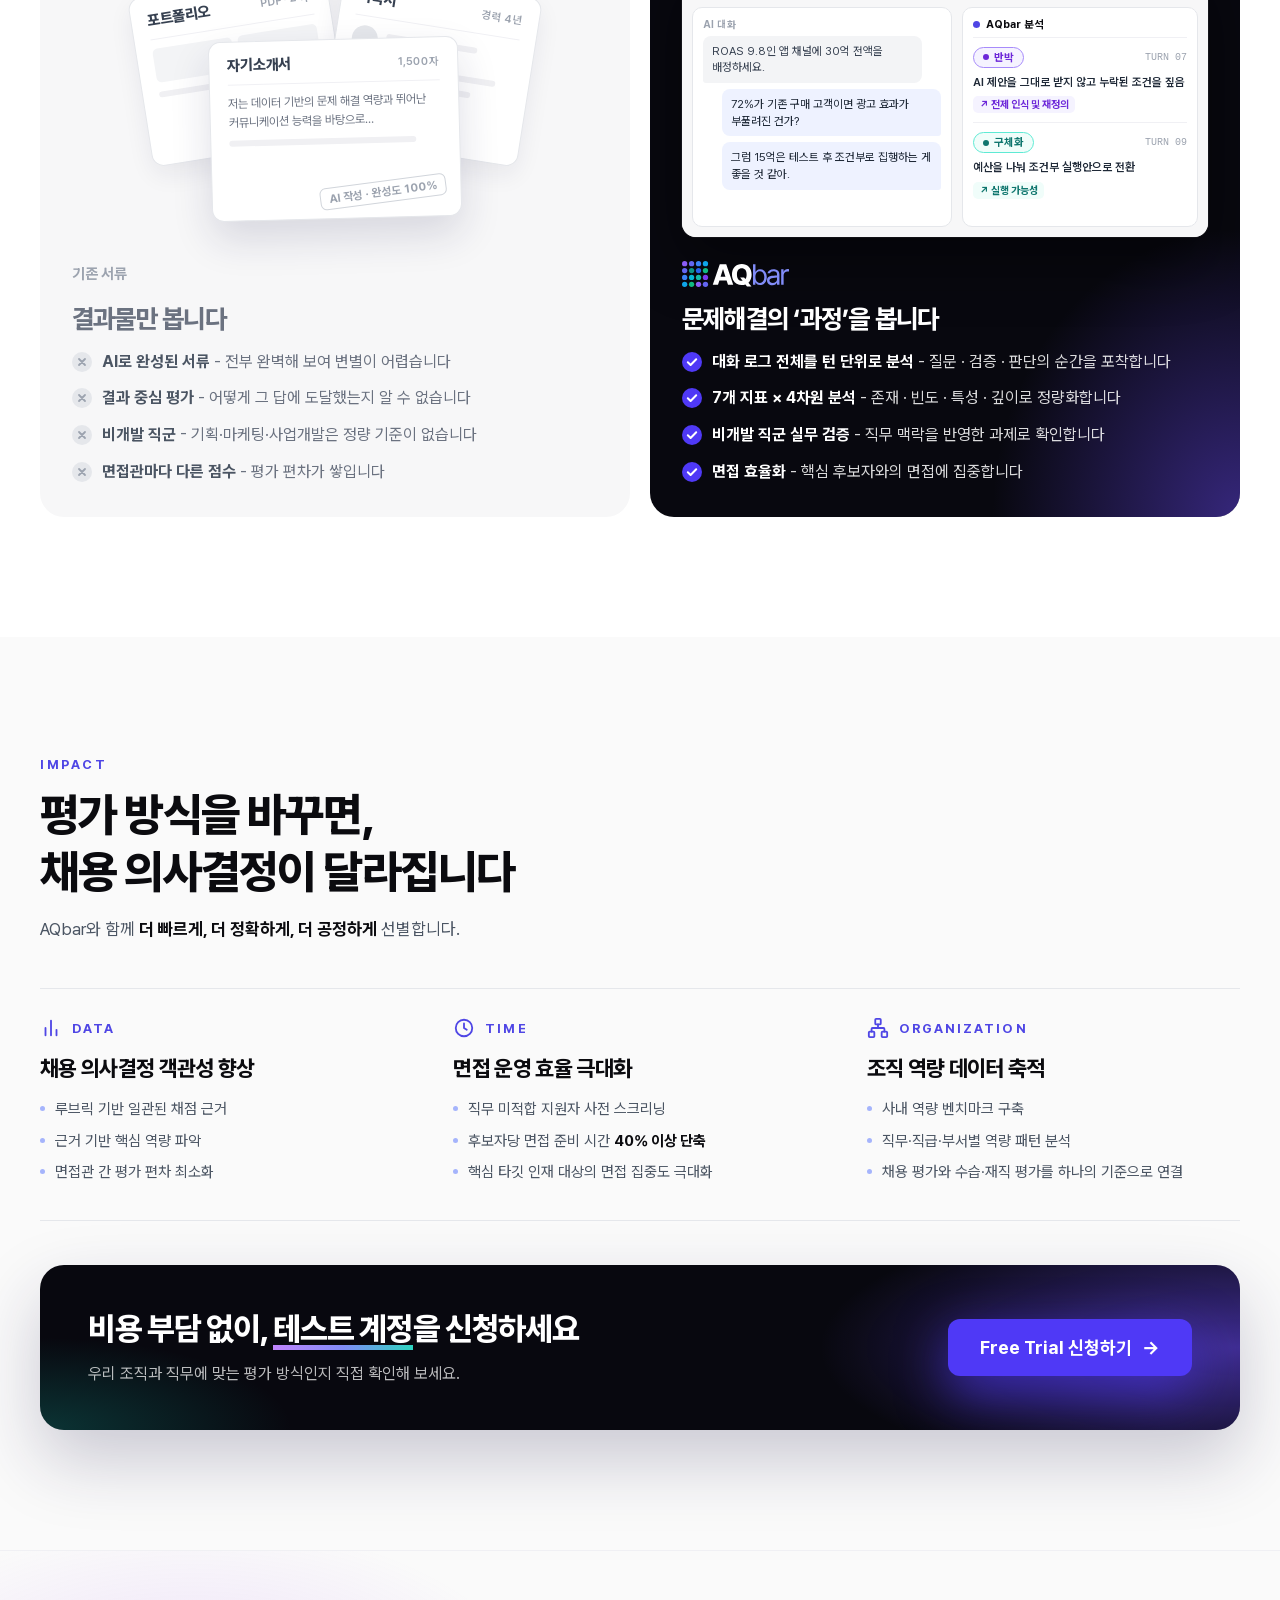
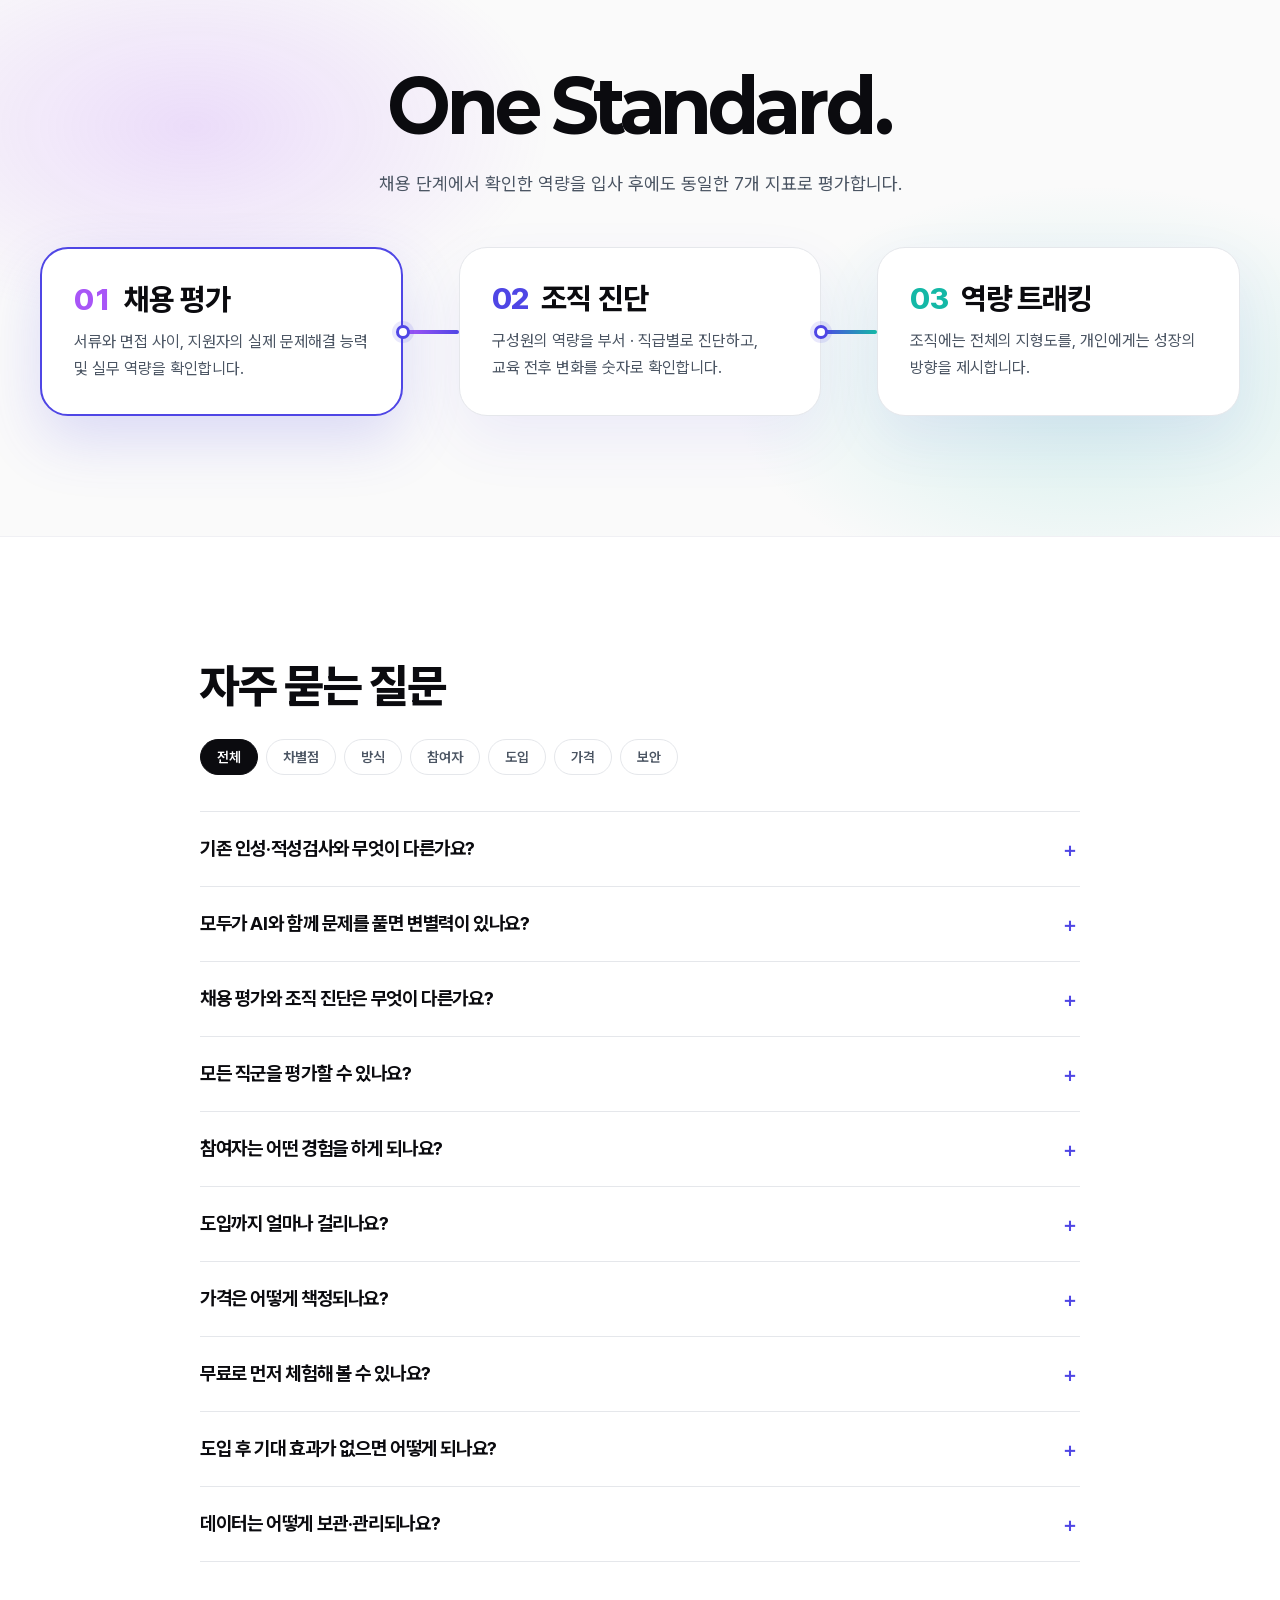
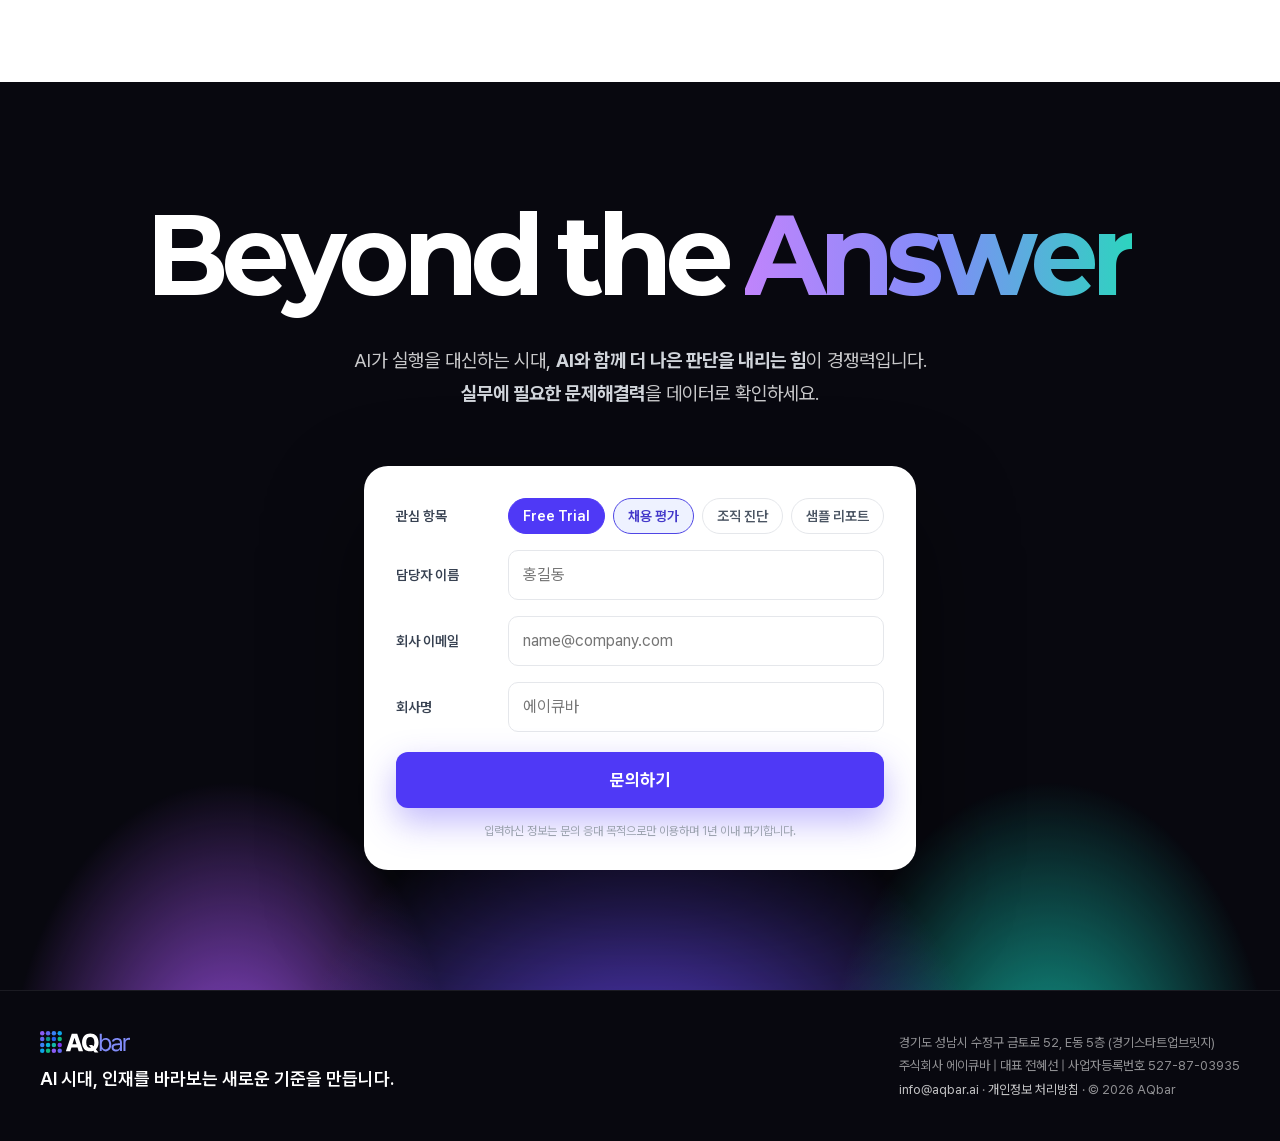
==== commit bb39f087: "모바일 영상 버튼 위치·FAQ 글자 크기, Free Trial 해제 상태 색 정리 - [모바일] '서비스 영상 보기'가 '평가 과정' 메뉴와 같은 위치로 이동 (PC는 기존대로 영" ====
--- a/index.html
+++ b/index.html
@@ -83,6 +83,10 @@
   .aq-why-desc{display:block;margin-top:2px;font-size:14px;line-height:1.5}
   .aq-ft-btn{margin-left:auto}
   .aq-std-row > span{font-size:27px!important}
+  .aq-faq > button{font-size:17px!important}
+  .aq-faq > p{font-size:14px!important}
+  .aq-picks{display:grid!important;grid-template-columns:repeat(2,minmax(0,1fr));gap:8px!important}
+  .aq-pick{width:100%;text-align:center}
 }
 /* 360px대 작은 폰: Why AQbar 카드 여백을 줄여 설명이 한 줄에 들어가게 */
 @media (max-width:374.98px){.aq-why-card{padding:28px 20px!important}}
@@ -119,8 +123,7 @@
 /* 문의 폼 관심 항목 */
 .aq-pick{border:1.5px solid #e5e7eb!important;background:#fff!important;color:#4b5563!important}
 .aq-pick[aria-pressed="true"]{border-color:#4f46e5!important;background:#eef2ff!important;color:#4338ca!important}
-.aq-pick[data-ft]{border-color:#4f39f6!important;color:#4f39f6!important}
-.aq-pick[data-ft][aria-pressed="true"]{background:#4f39f6!important;color:#fff!important}
+.aq-pick[data-ft][aria-pressed="true"]{border-color:#4f39f6!important;background:#4f39f6!important;color:#fff!important}
 button:disabled{opacity:.7;cursor:default!important}
 
 /* 맨 위로 버튼 */
@@ -580,7 +583,7 @@
     <div style="width:fit-content;max-width:100%;box-sizing:border-box;min-width:0;background:#fff;color:#0b0b0f;border-radius:24px;padding:32px;display:flex;flex-direction:column;gap:16px;box-shadow:0 40px 100px rgba(0,0,0,.45)">
       <form id="aq-contact-form" novalidate style="display:flex;flex-direction:column;gap:16px">
           <div style="display:grid;grid-template-columns:var(--m-form-cols);align-items:center;gap:var(--m-form-gap)"><span id="aq-interest-label" style="font-size:14px;font-weight:600;color:#374151">관심 항목</span>
-            <div role="group" aria-labelledby="aq-interest-label" style="display:flex;flex-wrap:wrap;gap:8px">
+            <div class="aq-picks" role="group" aria-labelledby="aq-interest-label" style="display:flex;flex-wrap:wrap;gap:8px">
               <button data-pick="Free Trial" data-ft aria-pressed="true" type="button" class="aq-pick" style="font-family:inherit;font-size:14px;font-weight:600;padding:9px 14px;border-radius:999px;cursor:pointer">Free Trial</button>
               <button data-pick="채용 평가" aria-pressed="true" type="button" class="aq-pick" style="font-family:inherit;font-size:14px;font-weight:600;padding:9px 14px;border-radius:999px;cursor:pointer">채용 평가</button>
               <button data-pick="조직 진단" aria-pressed="false" type="button" class="aq-pick" style="font-family:inherit;font-size:14px;font-weight:600;padding:9px 14px;border-radius:999px;cursor:pointer">조직 진단</button>
@@ -791,12 +794,12 @@
         load();
         try { v.currentTime = 0; } catch (e) {}
         play();
-        // [모바일] 모니터 그림(받침대 포함)을 메뉴 바 아래 화면 한가운데에 오도록
-        if (isNarrow()) {
+        // [모바일] '평가 과정' 메뉴와 같은 위치(Beyond the Answer 섹션, 위쪽 여백 60%)로 이동
+        var proc = document.getElementById('process');
+        if (isNarrow() && proc) {
           ev.preventDefault();
-          var device = v.closest('section').firstElementChild;
-          var r = device.getBoundingClientRect(), navH = nav.offsetHeight;
-          var y = r.top + window.scrollY + r.height / 2 - (navH + (window.innerHeight - navH) / 2);
+          var padTop = parseFloat(getComputedStyle(proc).paddingTop) || 0;
+          var y = proc.getBoundingClientRect().top + window.scrollY - nav.offsetHeight + padTop * 0.4;
           window.scrollTo({ top: Math.max(0, y), behavior: reduceMotion ? 'auto' : 'smooth' });
           if (history.replaceState) history.replaceState(null, '', '#film');
         }
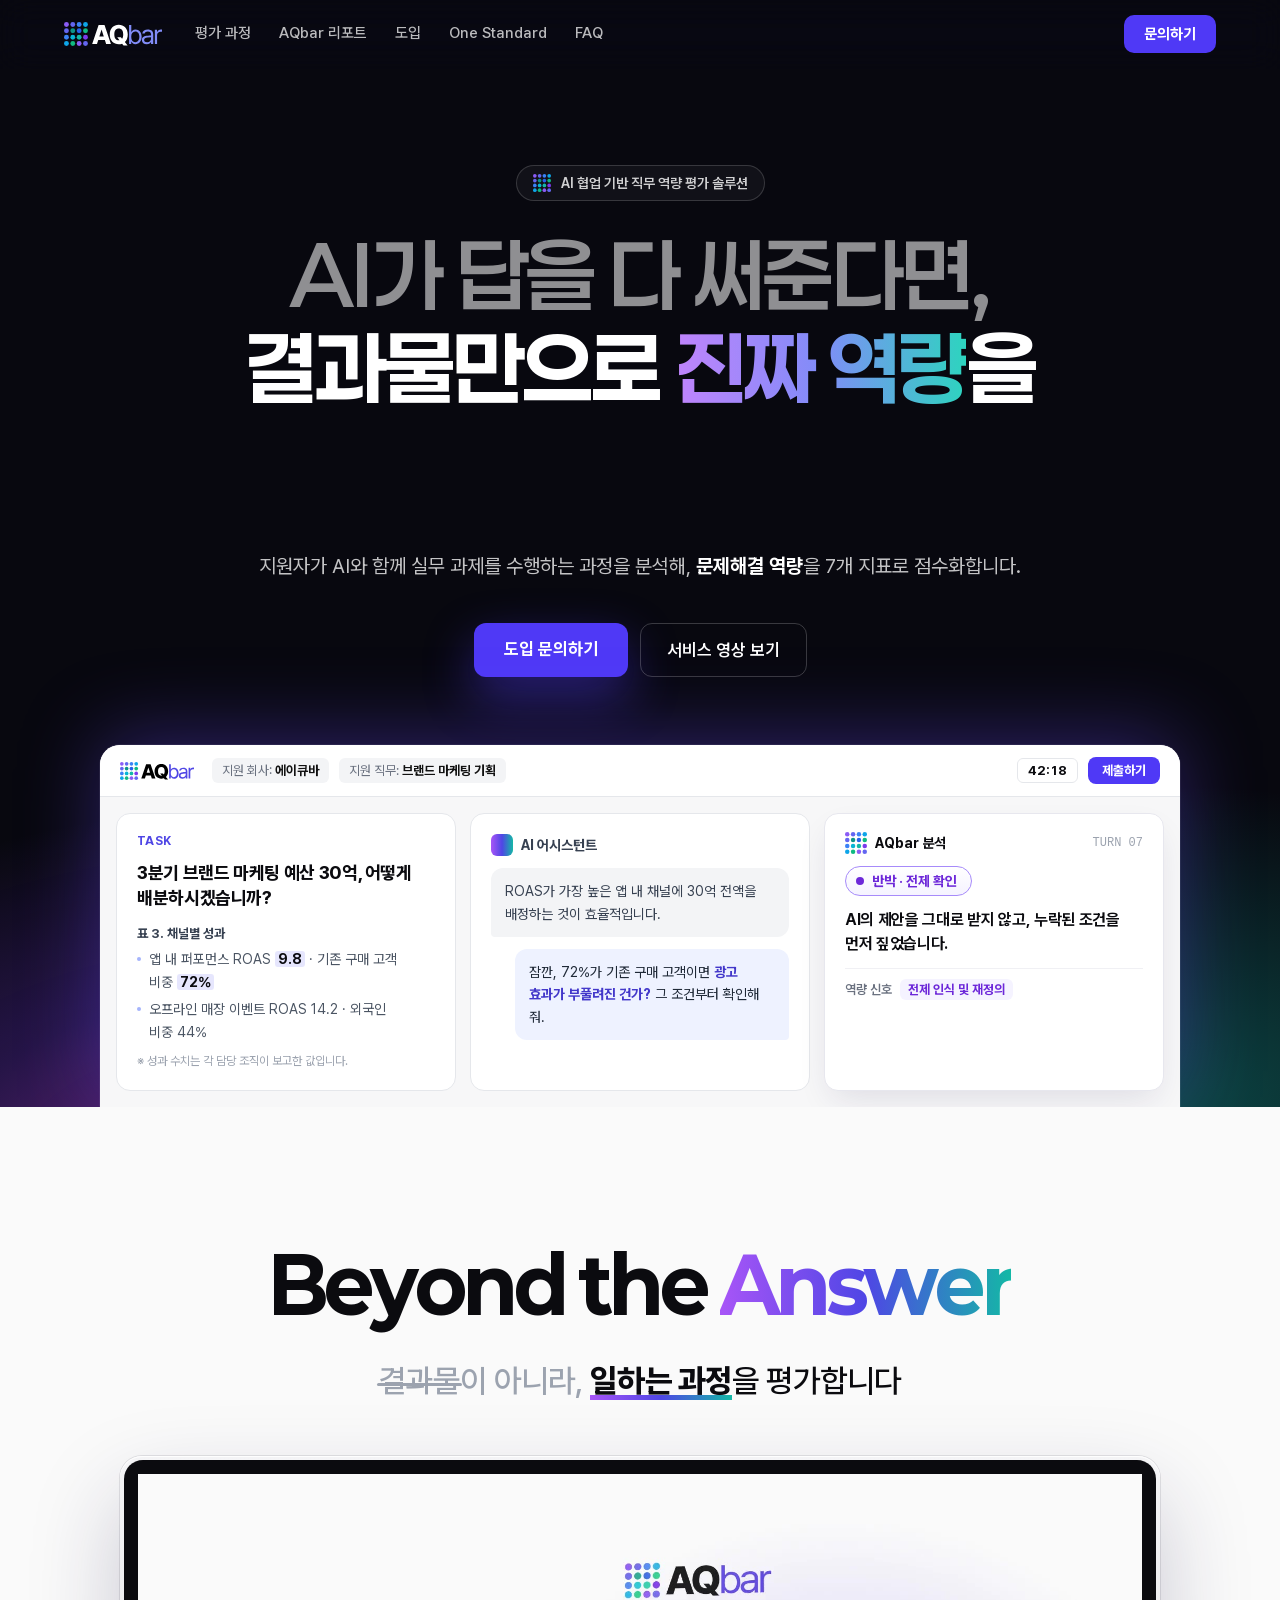
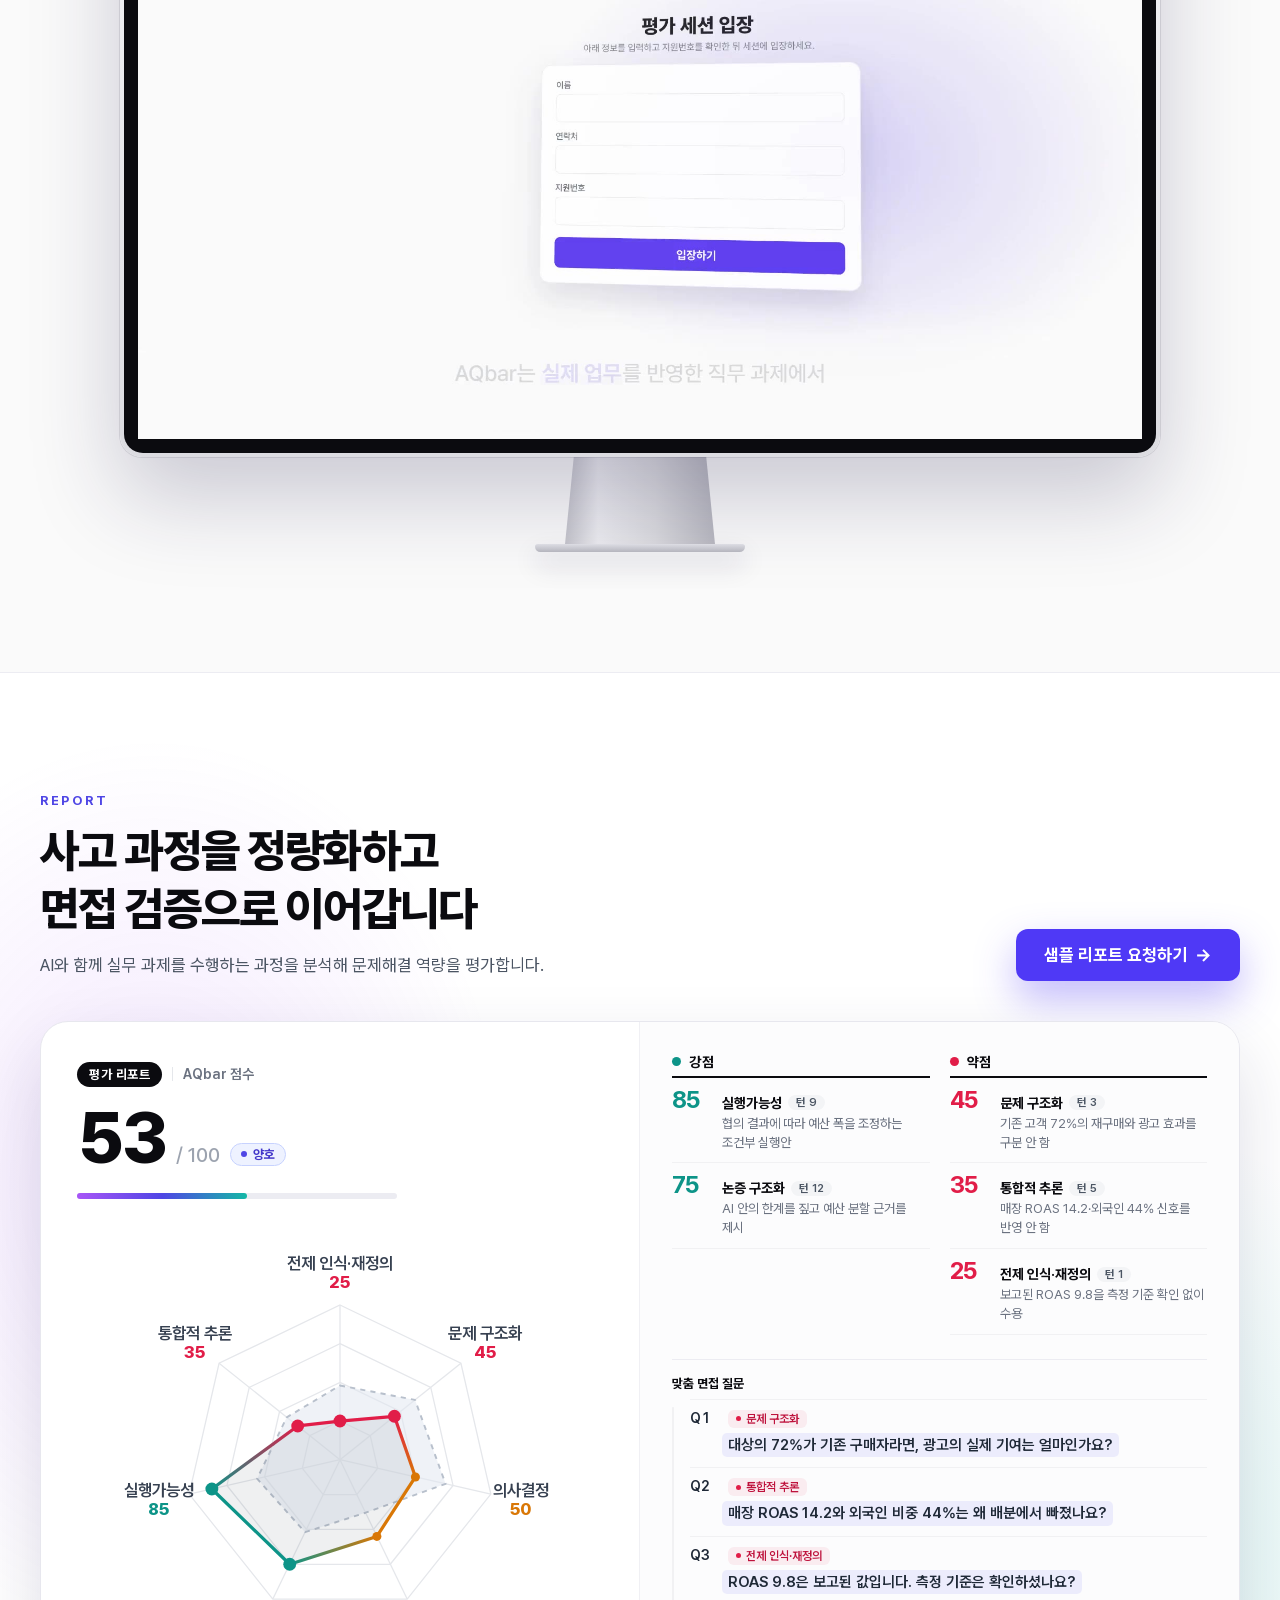
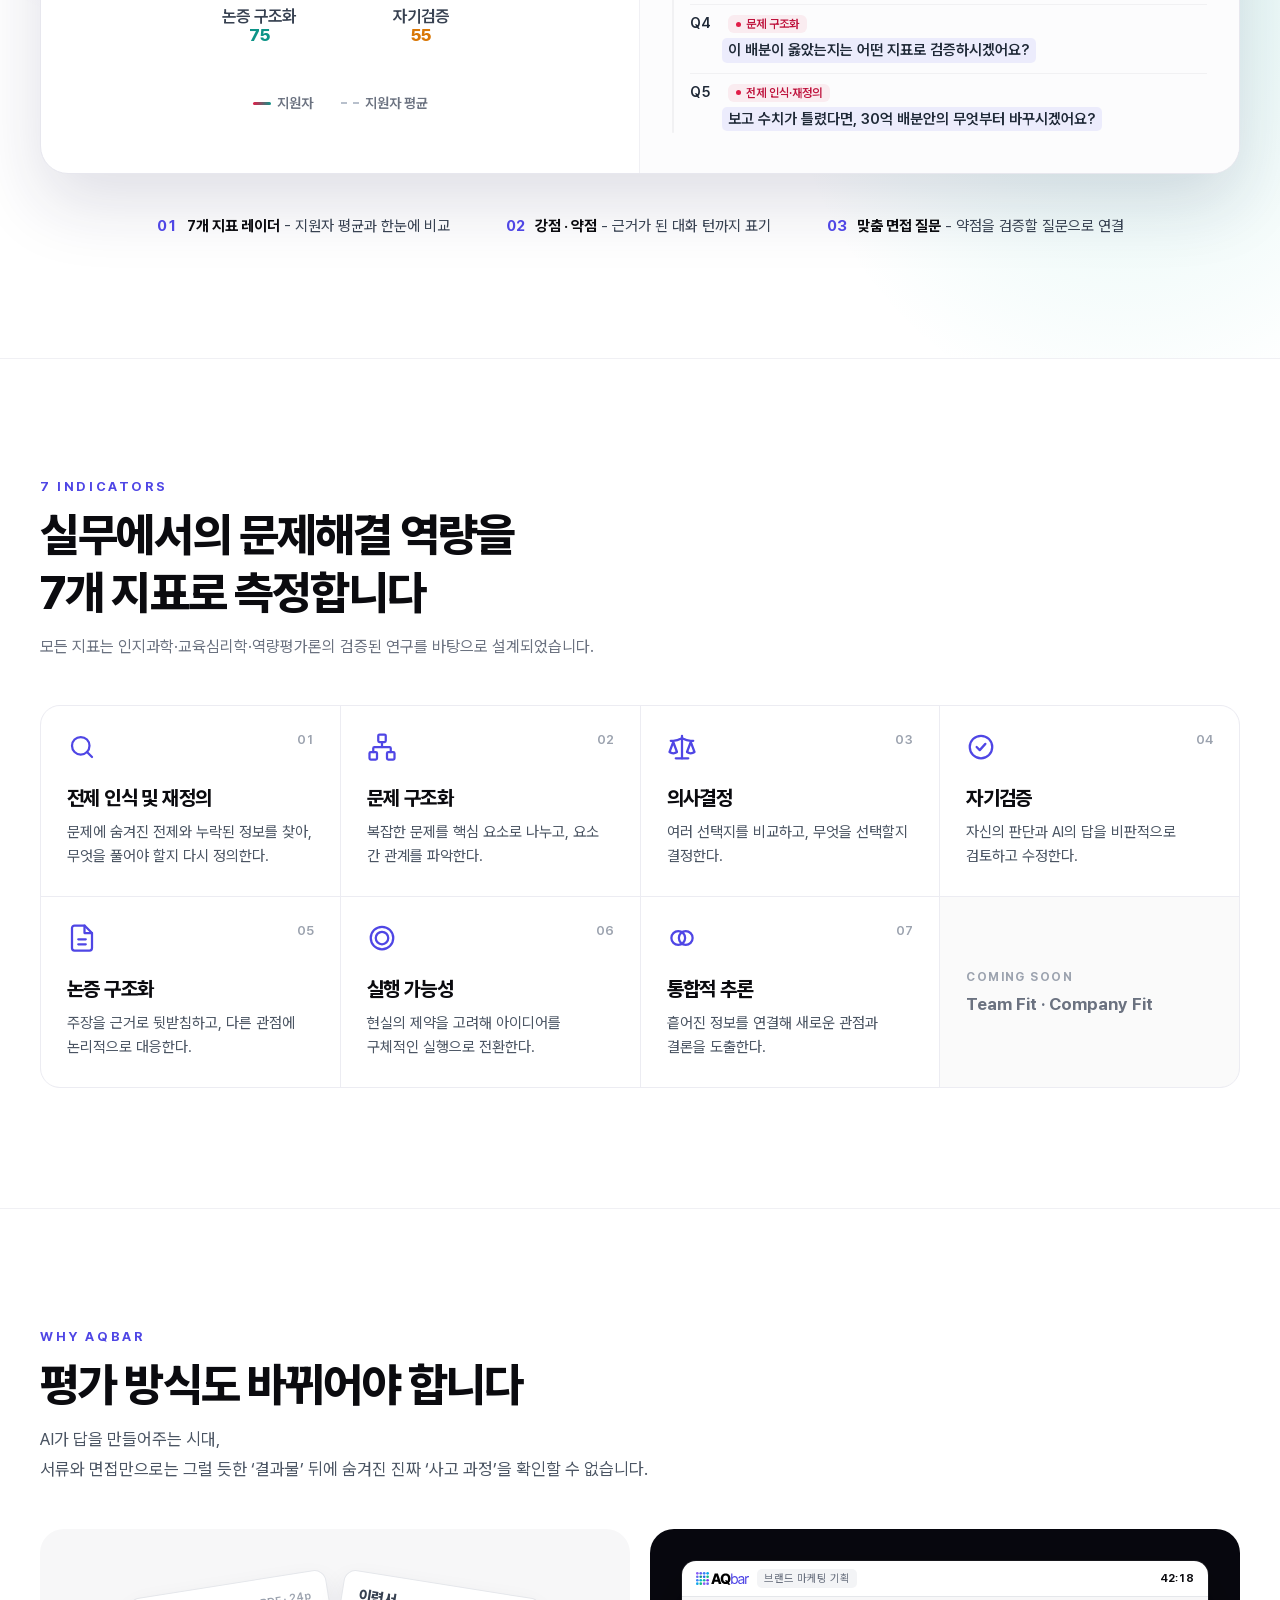
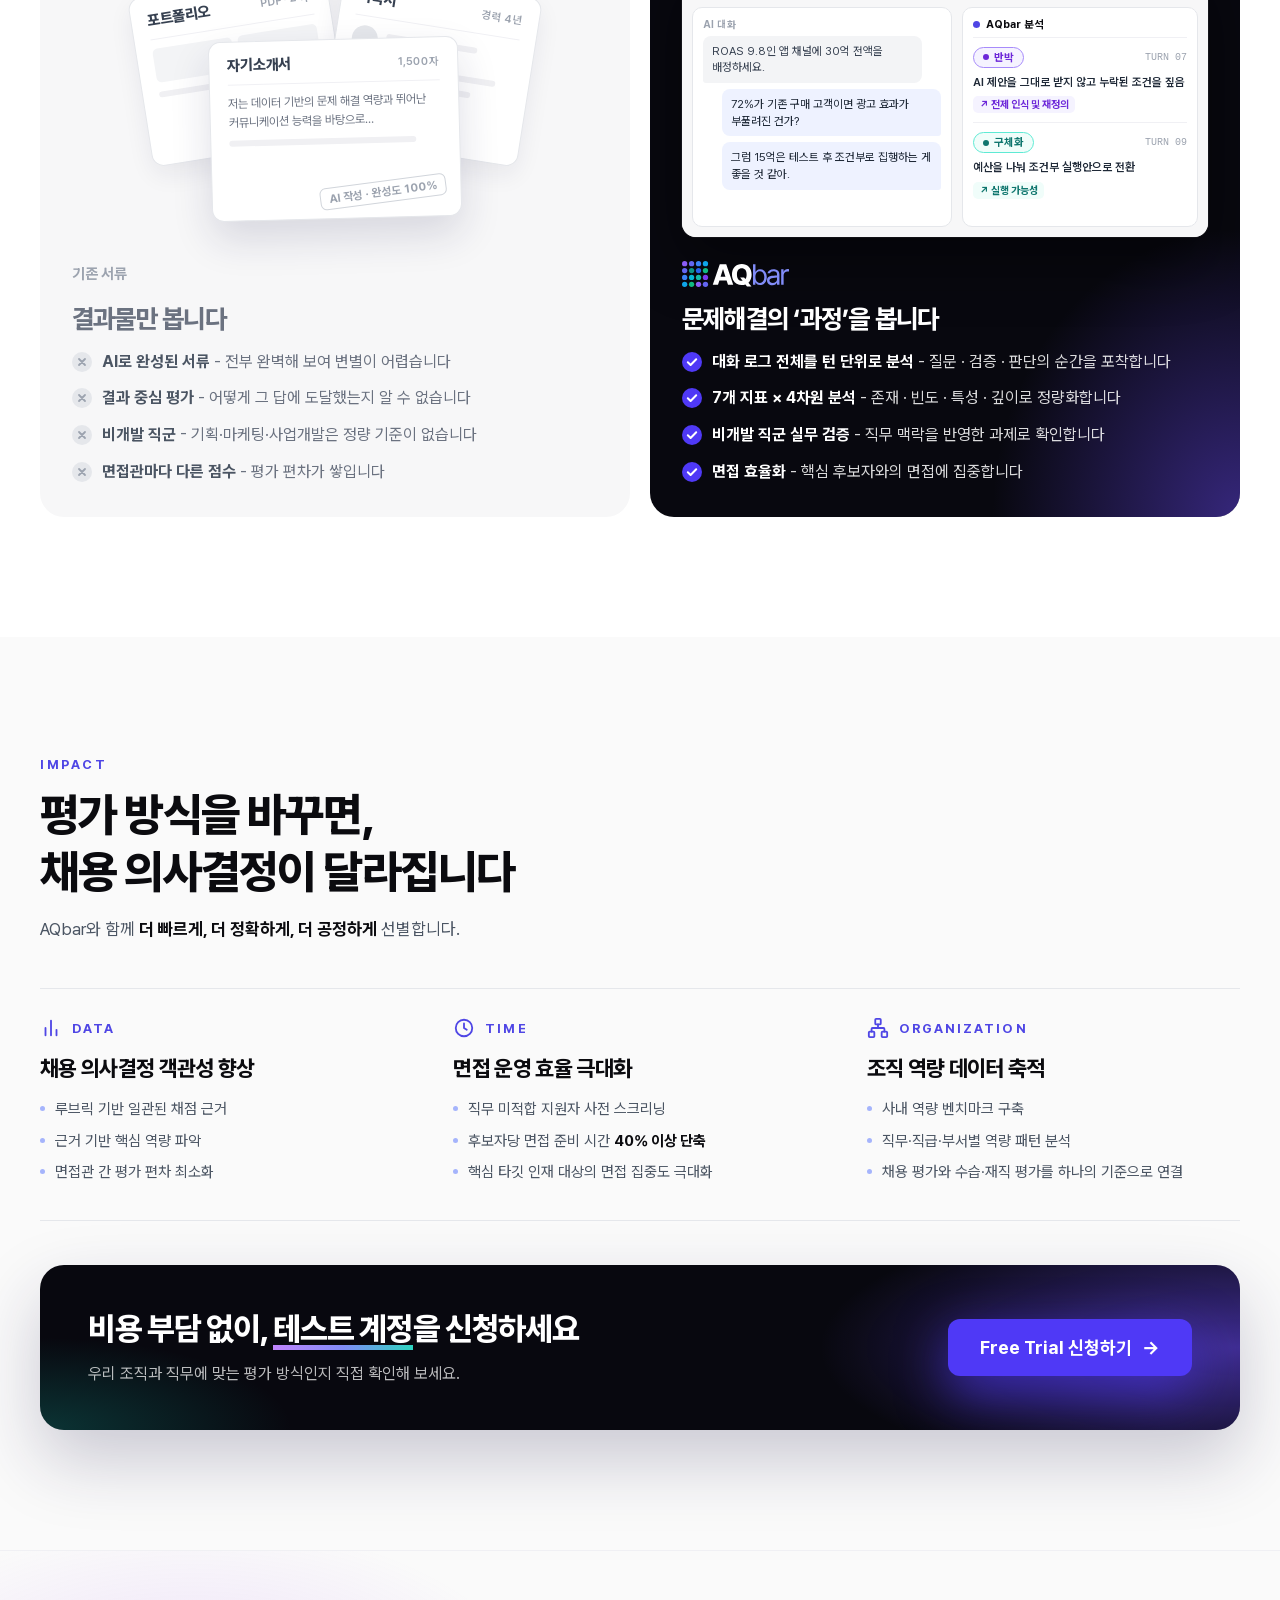
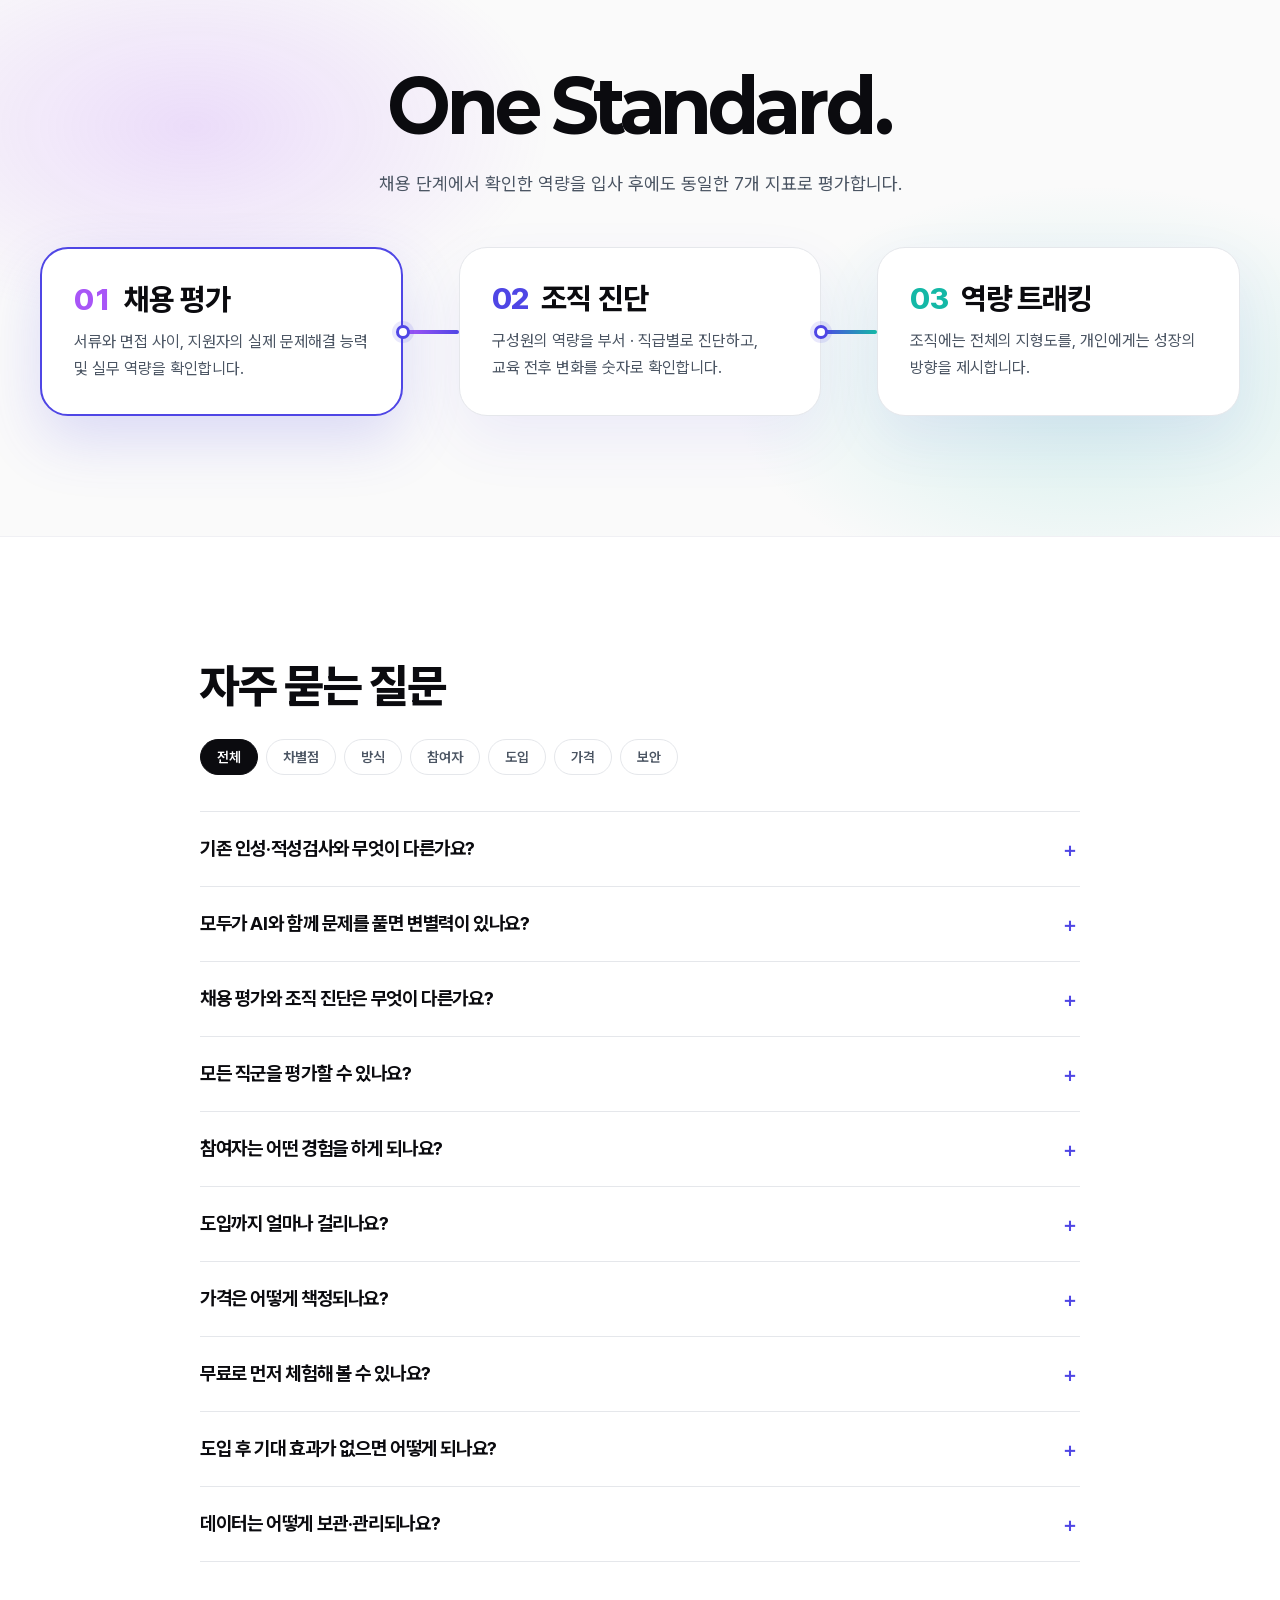
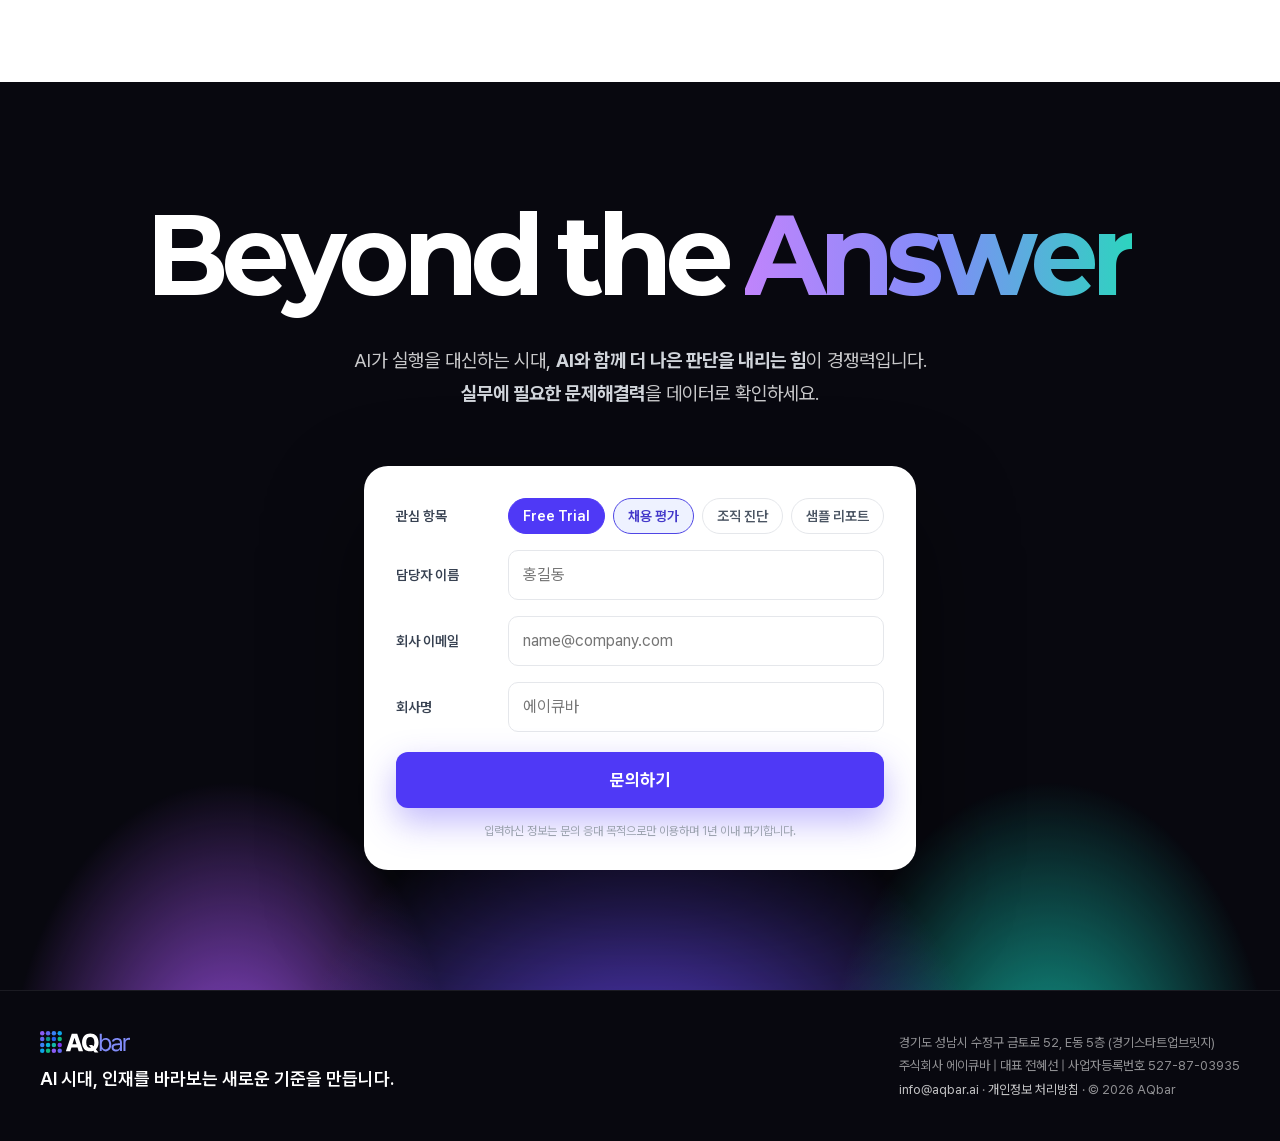
==== commit c6b9a172: "[모바일] 햄버거 메뉴를 열면 상단 바도 밝은 모드로 첫 화면에서 메뉴를 열면 흰 펼침 메뉴 위에 어두운 모드의 흰 로고·흰 햄버거 아이콘이 묻혀 보이지 않던 문제. 메뉴가 열려 " ====
--- a/index.html
+++ b/index.html
@@ -94,7 +94,8 @@
 
 /* 상단 메뉴: 히어로 위에서는 투명(다크), 지나가면 라이트 */
 .aq-nav{--nav-bg:rgba(8,8,15,0);--nav-bd:rgba(255,255,255,0);--nav-sh:none;--nav-ink:rgba(255,255,255,.72);--nav-ink-hi:#fff;--nav-dark-logo:1;--nav-light-logo:0}
-.aq-nav.is-light{--nav-bg:rgba(255,255,255,.82);--nav-bd:rgba(15,15,30,.08);--nav-sh:0 6px 24px rgba(30,27,75,.06);--nav-ink:#4b5563;--nav-ink-hi:#0b0b0f;--nav-dark-logo:0;--nav-light-logo:1}
+/* 모바일 햄버거 메뉴를 연 동안에도 밝은 모드 (흰 펼침 메뉴 위에서 로고·아이콘이 보이도록) */
+.aq-nav.is-light,.aq-nav.is-menu-open{--nav-bg:rgba(255,255,255,.82);--nav-bd:rgba(15,15,30,.08);--nav-sh:0 6px 24px rgba(30,27,75,.06);--nav-ink:#4b5563;--nav-ink-hi:#0b0b0f;--nav-dark-logo:0;--nav-light-logo:1}
 
 /* 마우스를 올렸을 때 */
 .hv-navlink:hover{color:var(--nav-ink-hi)!important}
@@ -669,6 +670,7 @@
   var menu = document.getElementById('aq-menu');
   function setMenu(open) {
     menu.hidden = !open;
+    nav.classList.toggle('is-menu-open', open);
     burger.setAttribute('aria-expanded', open ? 'true' : 'false');
     burger.setAttribute('aria-label', open ? '메뉴 닫기' : '메뉴 열기');
   }
